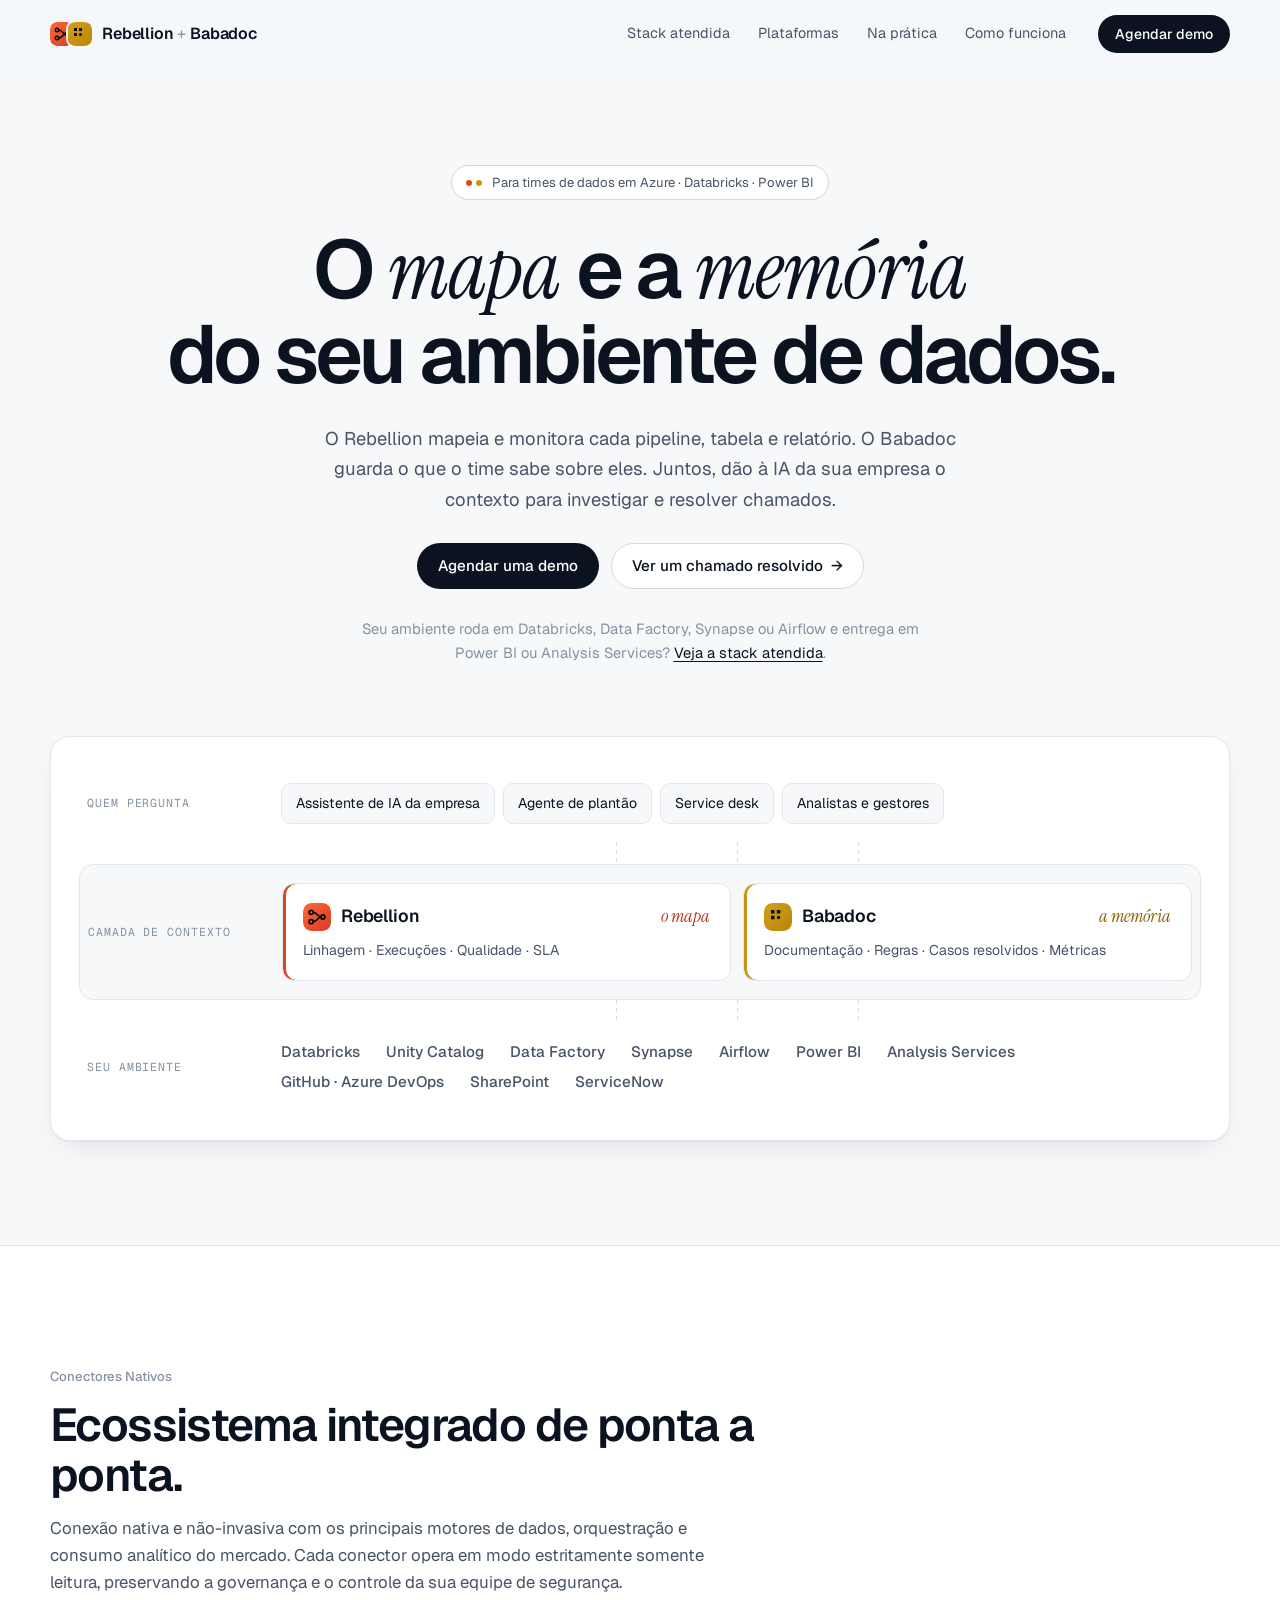
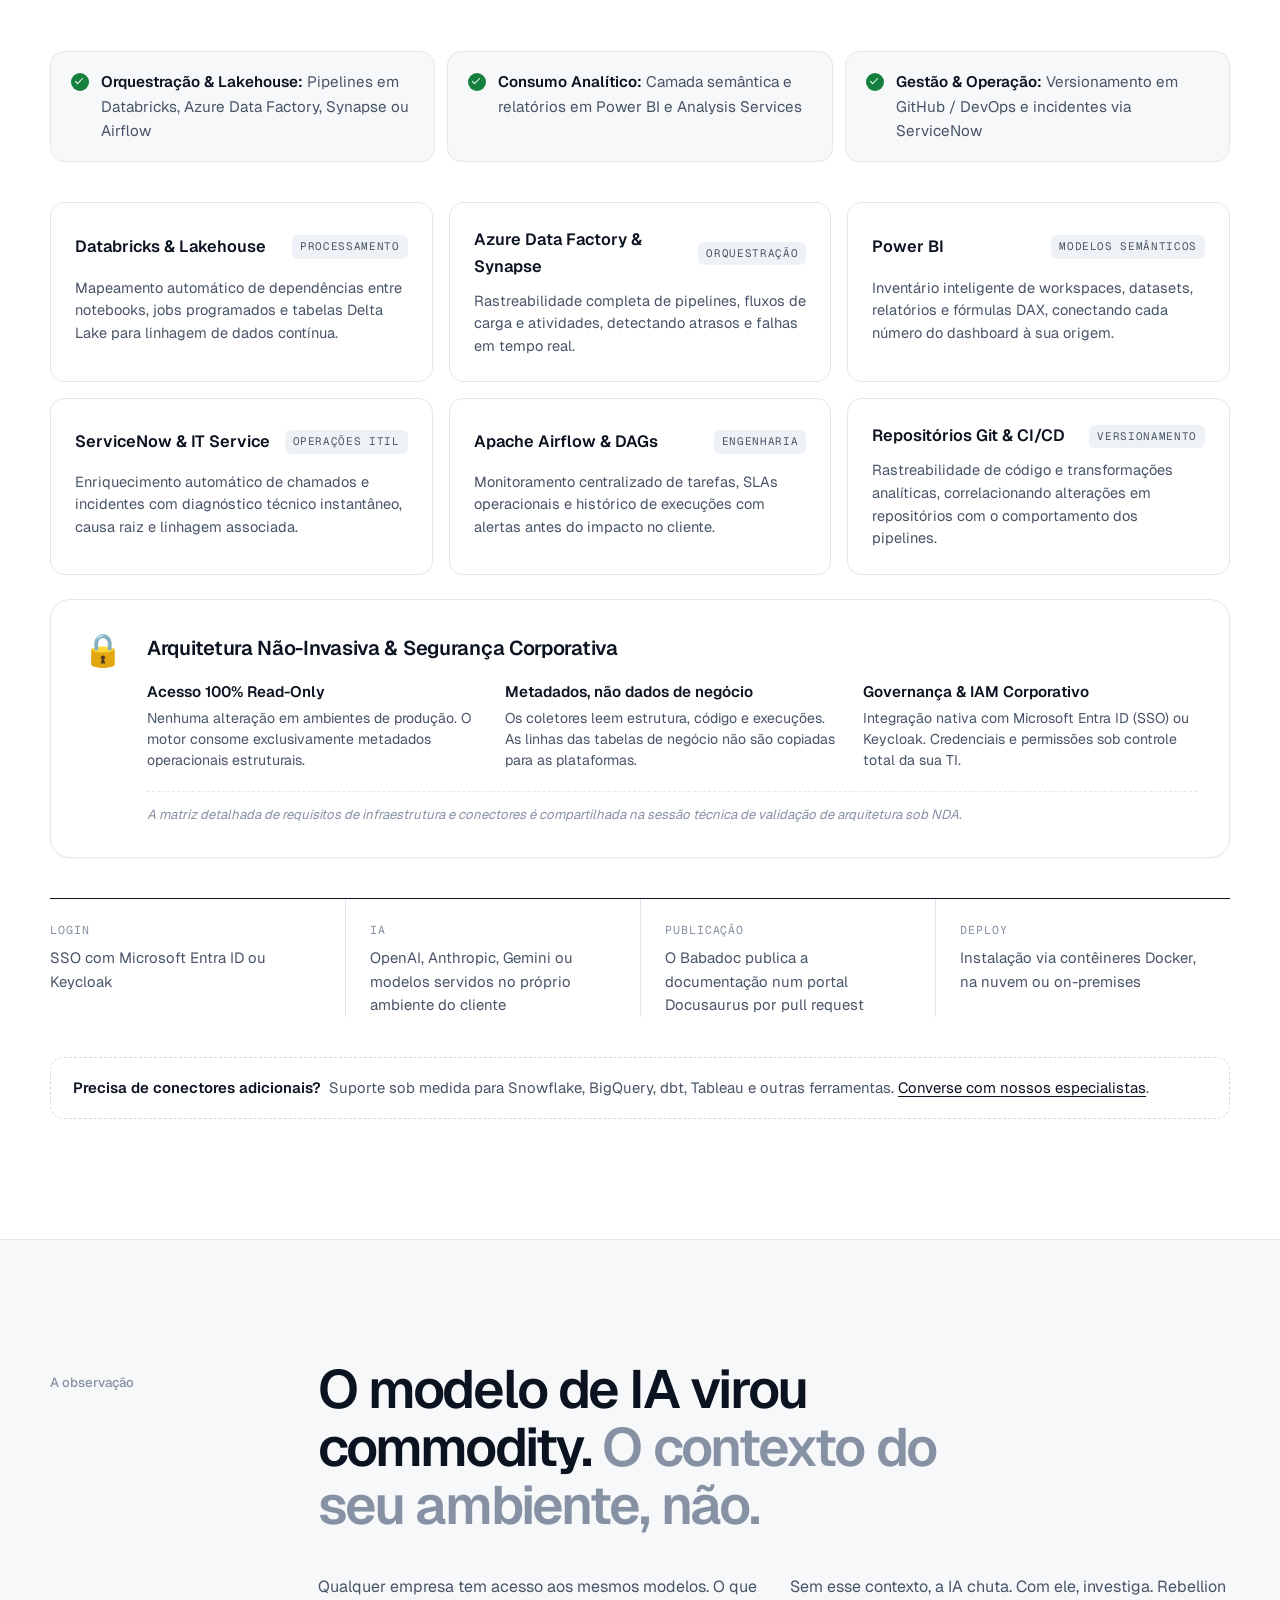
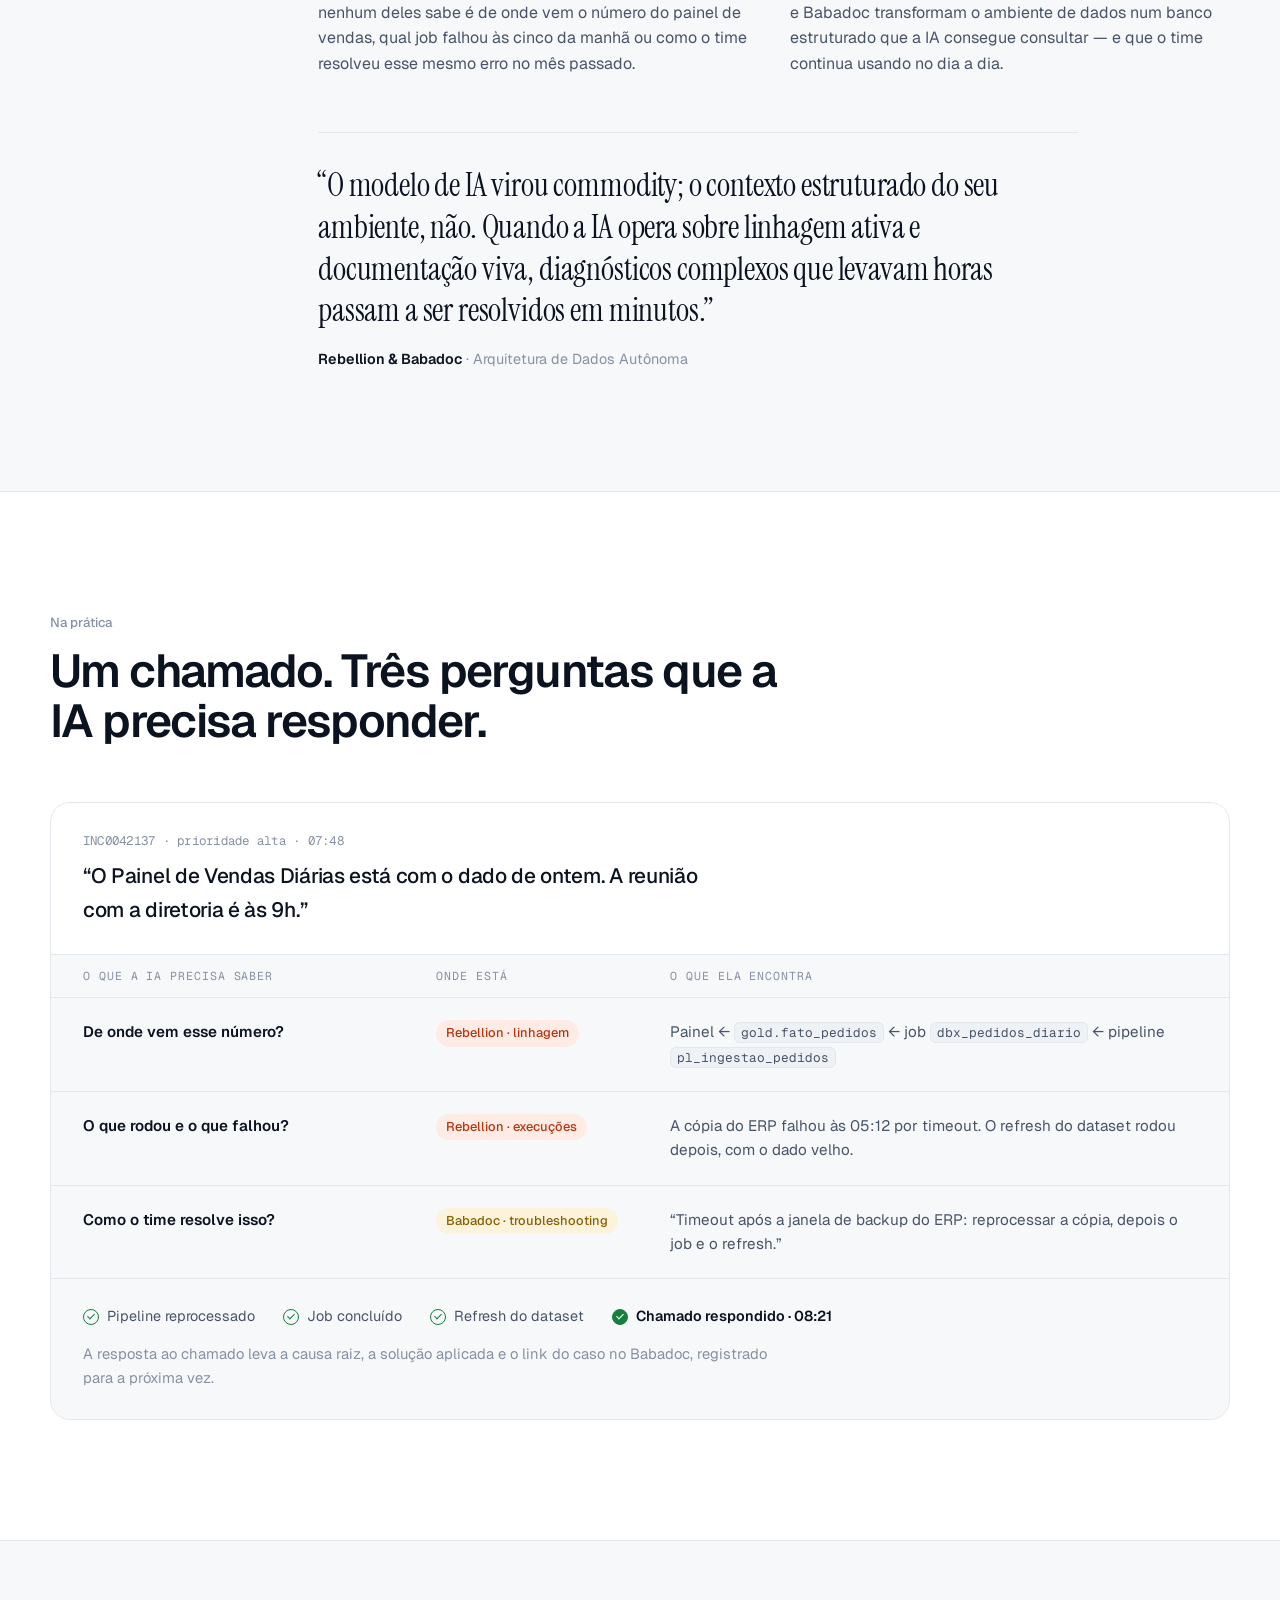
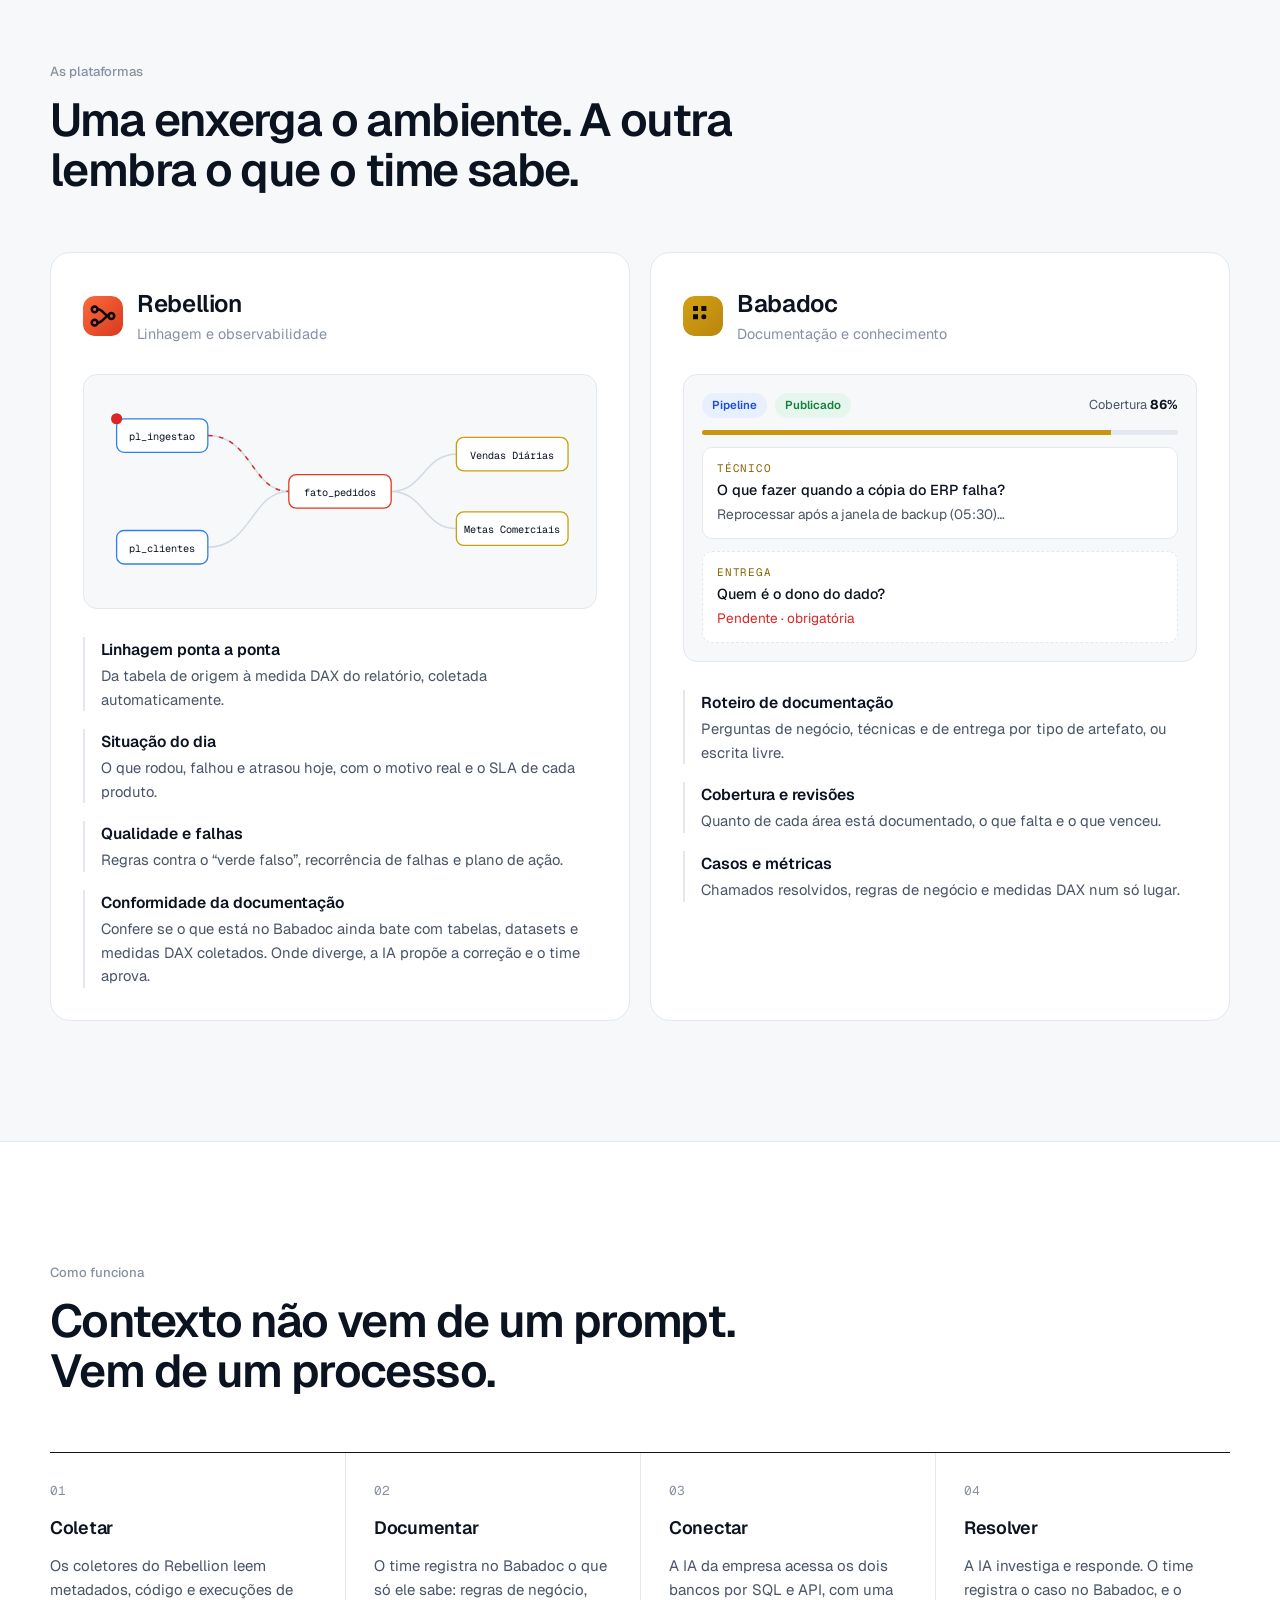
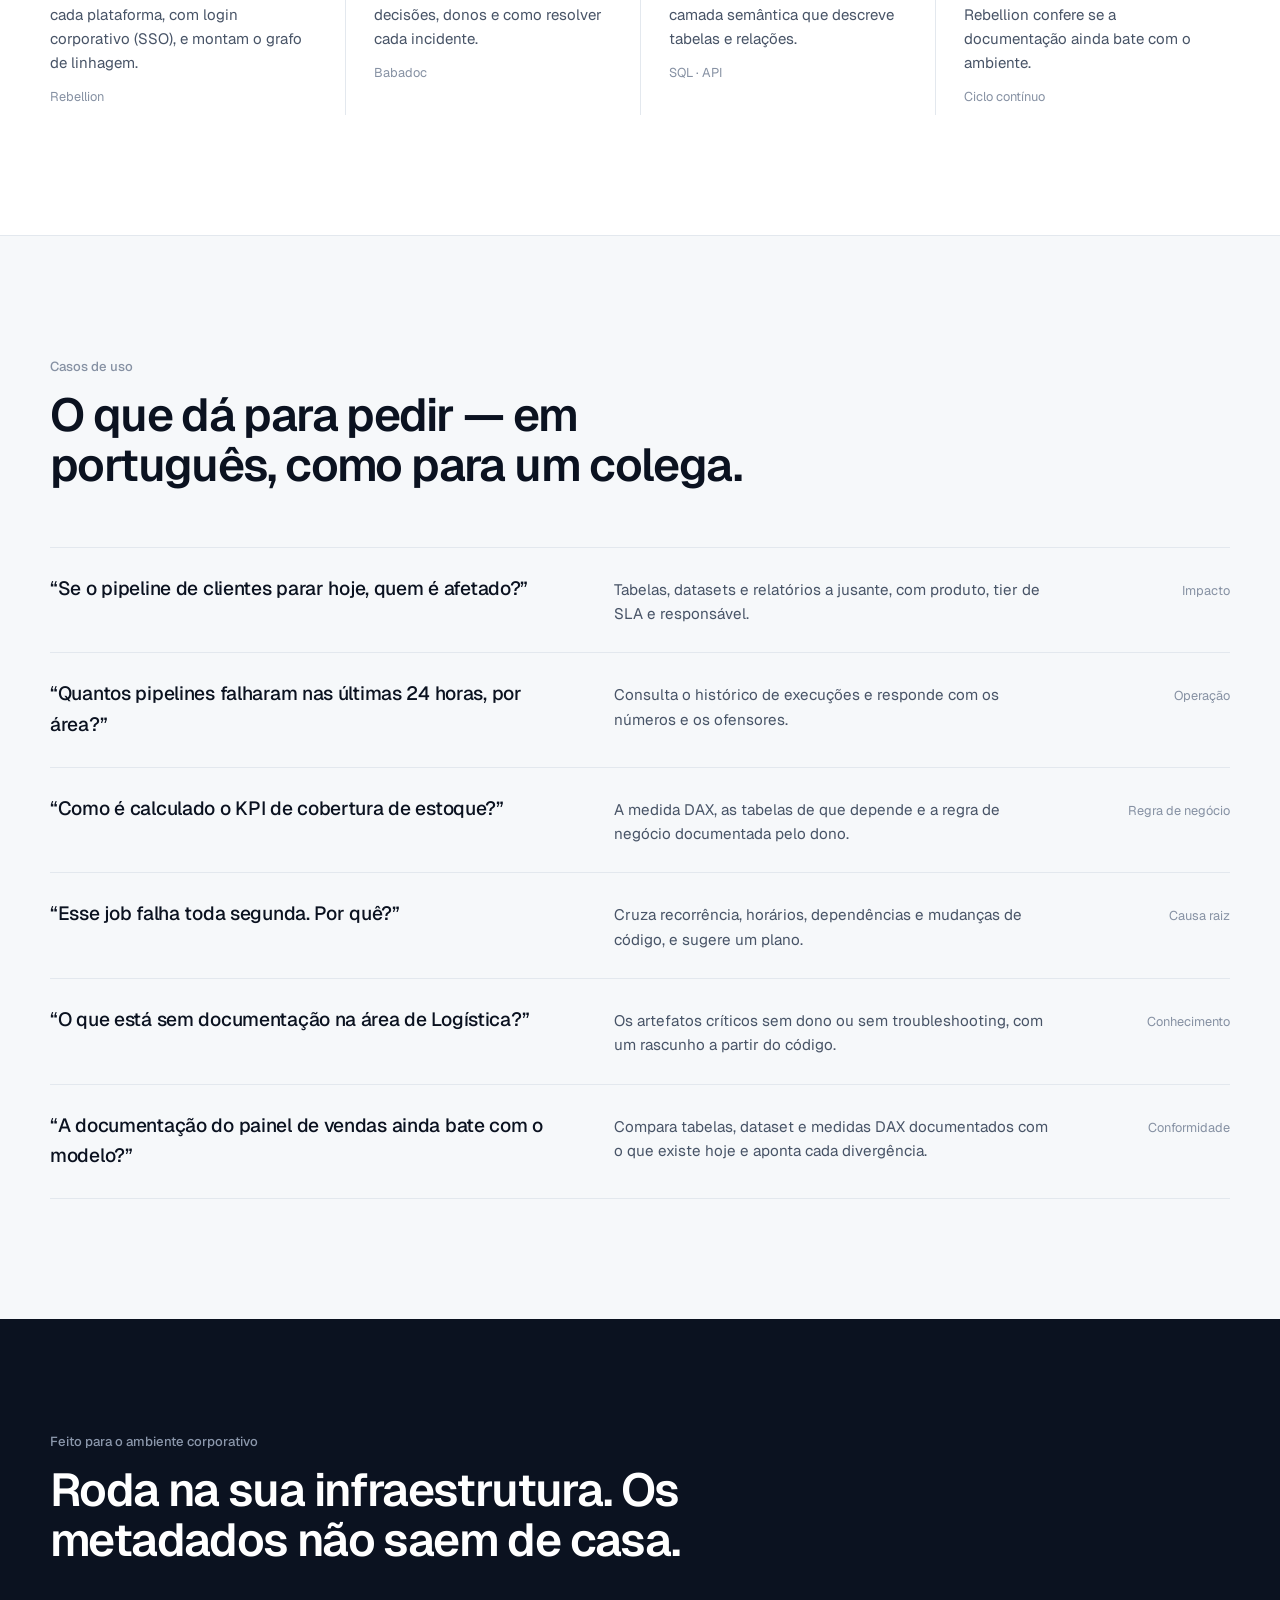
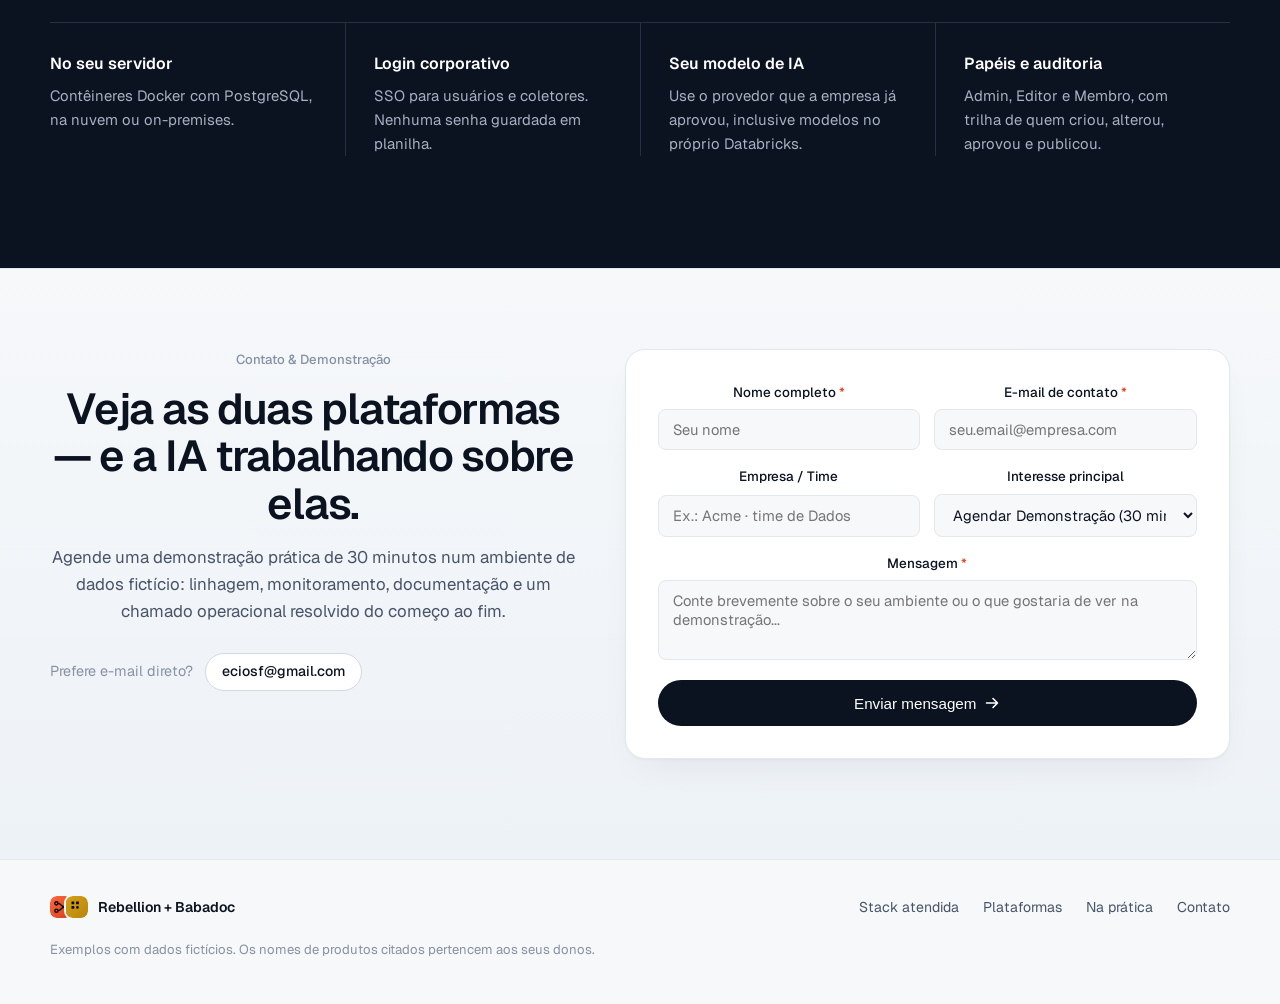
==== index.html @ ab42578e "fix(site): remove nome de cliente, ajusta afirmações e adiciona Laboratório de Conformidade" ====
<!doctype html>
<html lang="pt-BR">
<head>
  <meta charset="utf-8" />
  <meta name="viewport" content="width=device-width, initial-scale=1" />
  <title>Rebellion + Babadoc</title>
  <meta name="description" content="Linhagem, observabilidade e documentação para times de dados em Azure, Databricks e Power BI. Rebellion mapeia e monitora o ambiente; Babadoc guarda o que o time sabe sobre ele." />
  <meta property="og:title" content="Rebellion + Babadoc — o mapa e a memória do seu ambiente de dados" />
  <meta property="og:description" content="Para times de dados em Azure, Databricks e Power BI: linhagem, observabilidade e documentação — o contexto que a sua IA precisa para resolver chamados." />
  <meta name="theme-color" content="#f6f8fa" />
  <link rel="icon" href="assets/rebellion-logo.svg" type="image/svg+xml" />
  <link rel="preconnect" href="https://fonts.googleapis.com" />
  <link rel="preconnect" href="https://fonts.gstatic.com" crossorigin />
  <link href="https://fonts.googleapis.com/css2?family=Geist:wght@400;500;600;700&family=Geist+Mono:wght@400;500&family=Instrument+Serif:ital@0;1&display=swap" rel="stylesheet" />
  <link rel="stylesheet" href="styles.css" />
</head>
<body>
  <a class="skip" href="#conteudo">Pular para o conteúdo</a>

  <header class="nav" id="topo">
    <div class="wrap nav__inner">
      <a class="brand" href="#topo" aria-label="Rebellion + Babadoc, início">
        <span class="brand__marks">
          <img src="assets/rebellion-logo.svg" alt="" width="24" height="24" />
          <img src="assets/babadoc-logo.svg" alt="" width="24" height="24" />
        </span>
        <span>Rebellion <span class="brand__plus">+</span> Babadoc</span>
      </a>
      <nav class="nav__links" aria-label="Seções">
        <a href="#stack">Stack atendida</a>
        <a href="#plataformas">Plataformas</a>
        <a href="#exemplo">Na prática</a>
        <a href="#como">Como funciona</a>
      </nav>
      <a class="btn btn--dark btn--sm" href="#contato">Agendar demo</a>
    </div>
  </header>

  <main id="conteudo">

    <!-- ================= HERO ================= -->
    <section class="hero">
      <div class="wrap hero__copy">
        <p class="kicker"><span class="kicker__dot"></span>Para times de dados em Azure · Databricks · Power BI</p>
        <h1>O <em>mapa</em> e a <em>memória</em><br />do seu ambiente de dados.</h1>
        <p class="hero__lead">
          O Rebellion mapeia e monitora cada pipeline, tabela e relatório. O Babadoc guarda o que o time sabe
          sobre eles. Juntos, dão à IA da sua empresa o contexto para investigar e resolver chamados.
        </p>
        <div class="hero__cta">
          <a class="btn btn--dark" href="#contato">Agendar uma demo</a>
          <a class="btn btn--line" href="#exemplo">Ver um chamado resolvido <span aria-hidden="true">→</span></a>
        </div>
        <p class="hero__fit">Seu ambiente roda em Databricks, Data Factory, Synapse ou Airflow e entrega em Power BI ou Analysis Services? <a href="#stack">Veja a stack atendida</a>.</p>
      </div>

      <!-- Diagrama em camadas: quem pergunta → camada de contexto → ambiente -->
      <div class="wrap">
        <div class="stack" aria-label="Arquitetura: a IA consulta Rebellion e Babadoc, que leem o seu ambiente de dados">
          <div class="stack__row">
            <span class="stack__label">Quem pergunta</span>
            <div class="stack__items">
              <span class="chip">Assistente de IA da empresa</span>
              <span class="chip">Agente de plantão</span>
              <span class="chip">Service desk</span>
              <span class="chip">Analistas e gestores</span>
            </div>
          </div>
          <div class="stack__link" aria-hidden="true"><span></span><span></span><span></span></div>
          <div class="stack__row stack__row--core">
            <span class="stack__label">Camada de contexto</span>
            <div class="stack__core">
              <div class="tile tile--reb">
                <div class="tile__head"><img src="assets/rebellion-logo.svg" alt="" width="28" height="28" /><b>Rebellion</b><span>o mapa</span></div>
                <p>Linhagem · Execuções · Qualidade · SLA</p>
              </div>
              <div class="tile tile--bab">
                <div class="tile__head"><img src="assets/babadoc-logo.svg" alt="" width="28" height="28" /><b>Babadoc</b><span>a memória</span></div>
                <p>Documentação · Regras · Casos resolvidos · Métricas</p>
              </div>
            </div>
          </div>
          <div class="stack__link" aria-hidden="true"><span></span><span></span><span></span></div>
          <div class="stack__row">
            <span class="stack__label">Seu ambiente</span>
            <div class="stack__items stack__items--src">
              <span>Databricks</span><span>Unity Catalog</span><span>Data Factory</span><span>Synapse</span>
              <span>Airflow</span><span>Power BI</span><span>Analysis Services</span><span>GitHub · Azure DevOps</span>
              <span>SharePoint</span><span>ServiceNow</span>
            </div>
          </div>
        </div>
      </div>
    </section>


    <!-- ================= STACK ATENDIDA ================= -->
    <section class="section section--tint" id="stack">
      <div class="wrap">
        <div class="head">
          <p class="eyebrow">Conectores Nativos</p>
          <h2>Ecossistema integrado de ponta a ponta.</h2>
          <p class="head__lead">Conexão nativa e não-invasiva com os principais motores de dados, orquestração e consumo analítico do mercado. Cada conector opera em modo estritamente somente leitura, preservando a governança e o controle da sua equipe de segurança.</p>
        </div>

        <ul class="fit" aria-label="Sinais de que serve para você">
          <li><i aria-hidden="true"></i><span><b>Orquestração &amp; Lakehouse:</b> Pipelines em Databricks, Azure Data Factory, Synapse ou Airflow</span></li>
          <li><i aria-hidden="true"></i><span><b>Consumo Analítico:</b> Camada semântica e relatórios em Power BI e Analysis Services</span></li>
          <li><i aria-hidden="true"></i><span><b>Gestão &amp; Operação:</b> Versionamento em GitHub / DevOps e incidentes via ServiceNow</span></li>
        </ul>

        <!-- Grid de Conectores (Focado em Valor de Negócio, sem expor métodos internos de coleta) -->
        <div class="conn-grid">
          <article class="conn-card">
            <div class="conn-card__head">
              <b>Databricks &amp; Lakehouse</b>
              <span class="conn-badge">Processamento</span>
            </div>
            <p>Mapeamento automático de dependências entre notebooks, jobs programados e tabelas Delta Lake para linhagem de dados contínua.</p>
          </article>

          <article class="conn-card">
            <div class="conn-card__head">
              <b>Azure Data Factory &amp; Synapse</b>
              <span class="conn-badge">Orquestração</span>
            </div>
            <p>Rastreabilidade completa de pipelines, fluxos de carga e atividades, detectando atrasos e falhas em tempo real.</p>
          </article>

          <article class="conn-card">
            <div class="conn-card__head">
              <b>Power BI</b>
              <span class="conn-badge">Modelos Semânticos</span>
            </div>
            <p>Inventário inteligente de workspaces, datasets, relatórios e fórmulas DAX, conectando cada número do dashboard à sua origem.</p>
          </article>

          <article class="conn-card">
            <div class="conn-card__head">
              <b>ServiceNow &amp; IT Service</b>
              <span class="conn-badge">Operações ITIL</span>
            </div>
            <p>Enriquecimento automático de chamados e incidentes com diagnóstico técnico instantâneo, causa raiz e linhagem associada.</p>
          </article>

          <article class="conn-card">
            <div class="conn-card__head">
              <b>Apache Airflow &amp; DAGs</b>
              <span class="conn-badge">Engenharia</span>
            </div>
            <p>Monitoramento centralizado de tarefas, SLAs operacionais e histórico de execuções com alertas antes do impacto no cliente.</p>
          </article>

          <article class="conn-card">
            <div class="conn-card__head">
              <b>Repositórios Git &amp; CI/CD</b>
              <span class="conn-badge">Versionamento</span>
            </div>
            <p>Rastreabilidade de código e transformações analíticas, correlacionando alterações em repositórios com o comportamento dos pipelines.</p>
          </article>
        </div>

        <!-- Box de Segurança e Conformidade Não-Invasiva -->
        <div class="sec-box">
          <div class="sec-box__icon">🔒</div>
          <div class="sec-box__content">
            <h3>Arquitetura Não-Invasiva &amp; Segurança Corporativa</h3>
            <div class="sec-box__grid">
              <div>
                <b>Acesso 100% Read-Only</b>
                <p>Nenhuma alteração em ambientes de produção. O motor consome exclusivamente metadados operacionais estruturais.</p>
              </div>
              <div>
                <b>Metadados, não dados de negócio</b>
                <p>Os coletores leem estrutura, código e execuções. As linhas das tabelas de negócio não são copiadas para as plataformas.</p>
              </div>
              <div>
                <b>Governança &amp; IAM Corporativo</b>
                <p>Integração nativa com Microsoft Entra ID (SSO) ou Keycloak. Credenciais e permissões sob controle total da sua TI.</p>
              </div>
            </div>
            <p class="sec-box__note"><i>A matriz detalhada de requisitos de infraestrutura e conectores é compartilhada na sessão técnica de validação de arquitetura sob NDA.</i></p>
          </div>
        </div>

        <div class="integr">
          <div><span class="integr__k">Login</span><p>SSO com Microsoft Entra ID ou Keycloak</p></div>
          <div><span class="integr__k">IA</span><p>OpenAI, Anthropic, Gemini ou modelos servidos no próprio ambiente do cliente</p></div>
          <div><span class="integr__k">Publicação</span><p>O Babadoc publica a documentação num portal Docusaurus por pull request</p></div>
          <div><span class="integr__k">Deploy</span><p>Instalação via contêineres Docker, na nuvem ou on-premises</p></div>
        </div>

        <p class="notyet"><b>Precisa de conectores adicionais?</b> Suporte sob medida para Snowflake, BigQuery, dbt, Tableau e outras ferramentas. <a href="#contato">Converse com nossos especialistas</a>.</p>
      </div>
    </section>

    <!-- ================= OBSERVAÇÃO ================= -->
    <section class="section">
      <div class="wrap split">
        <p class="eyebrow">A observação</p>
        <div>
          <h2 class="statement">O modelo de IA virou commodity. <span class="dim">O contexto do seu ambiente, não.</span></h2>
          <div class="cols">
            <p>Qualquer empresa tem acesso aos mesmos modelos. O que nenhum deles sabe é de onde vem o número do
              painel de vendas, qual job falhou às cinco da manhã ou como o time resolveu esse mesmo erro no mês passado.</p>
            <p>Sem esse contexto, a IA chuta. Com ele, investiga. Rebellion e Babadoc transformam o ambiente de dados
              num banco estruturado que a IA consegue consultar — e que o time continua usando no dia a dia.</p>
          </div>
          <!-- Citação institucional / Manifesto -->
          <figure class="quote">
            <blockquote>“O modelo de IA virou commodity; o contexto estruturado do seu ambiente, não. Quando a IA opera sobre linhagem ativa e documentação viva, diagnósticos complexos que levavam horas passam a ser resolvidos em minutos.”</blockquote>
            <figcaption><b>Rebellion &amp; Babadoc</b> · Arquitetura de Dados Autônoma</figcaption>
          </figure>
        </div>
      </div>
    </section>

    <!-- ================= EXEMPLO ================= -->
    <section class="section section--tint" id="exemplo">
      <div class="wrap">
        <div class="head">
          <p class="eyebrow">Na prática</p>
          <h2>Um chamado. Três perguntas que a IA precisa responder.</h2>
        </div>

        <div class="example">
          <div class="example__ticket">
            <span class="mono">INC0042137 · prioridade alta · 07:48</span>
            <p>“O Painel de Vendas Diárias está com o dado de ontem. A reunião com a diretoria é às 9h.”</p>
          </div>

          <div class="table" role="table" aria-label="Contexto usado pela IA para resolver o chamado">
            <div class="table__row table__row--head" role="row">
              <span role="columnheader">O que a IA precisa saber</span>
              <span role="columnheader">Onde está</span>
              <span role="columnheader">O que ela encontra</span>
            </div>
            <div class="table__row" role="row">
              <span role="cell"><b>De onde vem esse número?</b></span>
              <span role="cell"><span class="src src--reb">Rebellion · linhagem</span></span>
              <span role="cell">Painel ← <code>gold.fato_pedidos</code> ← job <code>dbx_pedidos_diario</code> ← pipeline <code>pl_ingestao_pedidos</code></span>
            </div>
            <div class="table__row" role="row">
              <span role="cell"><b>O que rodou e o que falhou?</b></span>
              <span role="cell"><span class="src src--reb">Rebellion · execuções</span></span>
              <span role="cell">A cópia do ERP falhou às 05:12 por timeout. O refresh do dataset rodou depois, com o dado velho.</span>
            </div>
            <div class="table__row" role="row">
              <span role="cell"><b>Como o time resolve isso?</b></span>
              <span role="cell"><span class="src src--bab">Babadoc · troubleshooting</span></span>
              <span role="cell">“Timeout após a janela de backup do ERP: reprocessar a cópia, depois o job e o refresh.”</span>
            </div>
          </div>

          <div class="example__out">
            <div class="timeline" aria-label="Ações executadas">
              <span class="tl"><i></i>Pipeline reprocessado</span>
              <span class="tl"><i></i>Job concluído</span>
              <span class="tl"><i></i>Refresh do dataset</span>
              <span class="tl tl--done"><i></i>Chamado respondido · 08:21</span>
            </div>
            <p class="example__note">A resposta ao chamado leva a causa raiz, a solução aplicada e o link do caso no Babadoc, registrado para a próxima vez.</p>
          </div>
        </div>
      </div>
    </section>

    <!-- ================= PLATAFORMAS ================= -->
    <section class="section" id="plataformas">
      <div class="wrap">
        <div class="head">
          <p class="eyebrow">As plataformas</p>
          <h2>Uma enxerga o ambiente. A outra lembra o que o time sabe.</h2>
        </div>

        <div class="products">
          <article class="product">
            <div class="product__top">
              <img src="assets/rebellion-logo.svg" alt="" width="40" height="40" />
              <div>
                <h3>Rebellion</h3>
                <p>Linhagem e observabilidade</p>
              </div>
            </div>
            <!-- Trocar por print real da tela de linhagem (ambiente demo) -->
            <figure class="shot" aria-label="Ilustração da tela de linhagem">
              <svg viewBox="0 0 520 220" role="img" aria-label="Grafo de linhagem de exemplo com uma falha na origem">
                <g class="edges">
                  <path d="M118 50 C165 50 165 110 205 110"/><path d="M118 170 C165 170 165 110 205 110"/>
                  <path d="M315 110 C350 110 350 70 385 70"/><path d="M315 110 C350 110 350 150 385 150"/>
                  <path class="edge--hot" d="M118 50 C165 50 165 110 205 110"/>
                </g>
                <g class="node node--adf"><rect x="20" y="32" width="98" height="36" rx="8"/><text x="69" y="55">pl_ingestao</text></g>
                <g class="node node--adf"><rect x="20" y="152" width="98" height="36" rx="8"/><text x="69" y="175">pl_clientes</text></g>
                <g class="node node--dbx"><rect x="205" y="92" width="110" height="36" rx="8"/><text x="260" y="115">fato_pedidos</text></g>
                <g class="node node--pbi"><rect x="385" y="52" width="120" height="36" rx="8"/><text x="445" y="75">Vendas Diárias</text></g>
                <g class="node node--pbi"><rect x="385" y="132" width="120" height="36" rx="8"/><text x="445" y="155">Metas Comerciais</text></g>
                <circle class="fail" cx="20" cy="32" r="6"/>
              </svg>
            </figure>
            <ul class="caps">
              <li><b>Linhagem ponta a ponta</b><span>Da tabela de origem à medida DAX do relatório, coletada automaticamente.</span></li>
              <li><b>Situação do dia</b><span>O que rodou, falhou e atrasou hoje, com o motivo real e o SLA de cada produto.</span></li>
              <li><b>Qualidade e falhas</b><span>Regras contra o “verde falso”, recorrência de falhas e plano de ação.</span></li>
              <li><b>Conformidade da documentação</b><span>Confere se o que está no Babadoc ainda bate com tabelas, datasets e medidas DAX coletados. Onde diverge, a IA propõe a correção e o time aprova.</span></li>
            </ul>
          </article>

          <article class="product">
            <div class="product__top">
              <img src="assets/babadoc-logo.svg" alt="" width="40" height="40" />
              <div>
                <h3>Babadoc</h3>
                <p>Documentação e conhecimento</p>
              </div>
            </div>
            <!-- Trocar por print real da tela de artefato (ambiente demo) -->
            <figure class="shot shot--doc" aria-label="Ilustração da tela de artefato">
              <div class="doc">
                <div class="doc__row"><span class="pill">Pipeline</span><span class="pill pill--ok">Publicado</span><span class="doc__score">Cobertura <b>86%</b></span></div>
                <div class="doc__bar"><span style="width:86%"></span></div>
                <div class="doc__q"><span class="doc__k">Técnico</span><p>O que fazer quando a cópia do ERP falha?</p><span>Reprocessar após a janela de backup (05:30)…</span></div>
                <div class="doc__q doc__q--todo"><span class="doc__k">Entrega</span><p>Quem é o dono do dado?</p><span>Pendente · obrigatória</span></div>
              </div>
            </figure>
            <ul class="caps">
              <li><b>Roteiro de documentação</b><span>Perguntas de negócio, técnicas e de entrega por tipo de artefato, ou escrita livre.</span></li>
              <li><b>Cobertura e revisões</b><span>Quanto de cada área está documentado, o que falta e o que venceu.</span></li>
              <li><b>Casos e métricas</b><span>Chamados resolvidos, regras de negócio e medidas DAX num só lugar.</span></li>
            </ul>
          </article>
        </div>
      </div>
    </section>

    <!-- ================= COMO FUNCIONA ================= -->
    <section class="section section--tint" id="como">
      <div class="wrap">
        <div class="head">
          <p class="eyebrow">Como funciona</p>
          <h2>Contexto não vem de um prompt. Vem de um processo.</h2>
        </div>
        <ol class="flow">
          <li>
            <span class="flow__n">01</span>
            <h3>Coletar</h3>
            <p>Os coletores do Rebellion leem metadados, código e execuções de cada plataforma, com login corporativo (SSO), e montam o grafo de linhagem.</p>
            <span class="flow__tags">Rebellion</span>
          </li>
          <li>
            <span class="flow__n">02</span>
            <h3>Documentar</h3>
            <p>O time registra no Babadoc o que só ele sabe: regras de negócio, decisões, donos e como resolver cada incidente.</p>
            <span class="flow__tags">Babadoc</span>
          </li>
          <li>
            <span class="flow__n">03</span>
            <h3>Conectar</h3>
            <p>A IA da empresa acessa os dois bancos por SQL e API, com uma camada semântica que descreve tabelas e relações.</p>
            <span class="flow__tags">SQL · API</span>
          </li>
          <li>
            <span class="flow__n">04</span>
            <h3>Resolver</h3>
            <p>A IA investiga e responde. O time registra o caso no Babadoc, e o Rebellion confere se a documentação ainda bate com o ambiente.</p>
            <span class="flow__tags">Ciclo contínuo</span>
          </li>
        </ol>
      </div>
    </section>

    <!-- ================= CASOS ================= -->
    <section class="section" id="casos">
      <div class="wrap">
        <div class="head">
          <p class="eyebrow">Casos de uso</p>
          <h2>O que dá para pedir — em português, como para um colega.</h2>
        </div>
        <ul class="cases">
          <li><p class="cases__q">“Se o pipeline de clientes parar hoje, quem é afetado?”</p><p class="cases__a">Tabelas, datasets e relatórios a jusante, com produto, tier de SLA e responsável.</p><span class="cases__t">Impacto</span></li>
          <li><p class="cases__q">“Quantos pipelines falharam nas últimas 24 horas, por área?”</p><p class="cases__a">Consulta o histórico de execuções e responde com os números e os ofensores.</p><span class="cases__t">Operação</span></li>
          <li><p class="cases__q">“Como é calculado o KPI de cobertura de estoque?”</p><p class="cases__a">A medida DAX, as tabelas de que depende e a regra de negócio documentada pelo dono.</p><span class="cases__t">Regra de negócio</span></li>
          <li><p class="cases__q">“Esse job falha toda segunda. Por quê?”</p><p class="cases__a">Cruza recorrência, horários, dependências e mudanças de código, e sugere um plano.</p><span class="cases__t">Causa raiz</span></li>
          <li><p class="cases__q">“O que está sem documentação na área de Logística?”</p><p class="cases__a">Os artefatos críticos sem dono ou sem troubleshooting, com um rascunho a partir do código.</p><span class="cases__t">Conhecimento</span></li>
          <li><p class="cases__q">“A documentação do painel de vendas ainda bate com o modelo?”</p><p class="cases__a">Compara tabelas, dataset e medidas DAX documentados com o que existe hoje e aponta cada divergência.</p><span class="cases__t">Conformidade</span></li>
        </ul>
      </div>
    </section>

    <!-- ================= CONFIANÇA (faixa escura) ================= -->
    <section class="band">
      <div class="wrap">
        <div class="head head--light">
          <p class="eyebrow">Feito para o ambiente corporativo</p>
          <h2>Roda na sua infraestrutura. Os metadados não saem de casa.</h2>
        </div>
        <div class="band__grid">
          <div><b>No seu servidor</b><p>Contêineres Docker com PostgreSQL, na nuvem ou on-premises.</p></div>
          <div><b>Login corporativo</b><p>SSO para usuários e coletores. Nenhuma senha guardada em planilha.</p></div>
          <div><b>Seu modelo de IA</b><p>Use o provedor que a empresa já aprovou, inclusive modelos no próprio Databricks.</p></div>
          <div><b>Papéis e auditoria</b><p>Admin, Editor e Membro, com trilha de quem criou, alterou, aprovou e publicou.</p></div>
        </div>
      </div>
    </section>

    <!-- ================= CTA / CONTATO ================= -->
    <section class="cta" id="contato">
      <div class="wrap cta__inner">
        <div class="cta__header">
          <span class="eyebrow">Contato &amp; Demonstração</span>
          <h2>Veja as duas plataformas<br />— e a IA trabalhando sobre elas.</h2>
          <p>Agende uma demonstração prática de 30 minutos num ambiente de dados fictício: linhagem, monitoramento, documentação e um chamado operacional resolvido do começo ao fim.</p>
          <div class="cta__direct">
            <span>Prefere e-mail direto?</span>
            <a class="btn btn--line btn--sm" href="mailto:eciosf@gmail.com?subject=Contato%20Rebellion%20%2B%20Babadoc">eciosf@gmail.com</a>
          </div>
        </div>

        <div class="cta__card">
          <form class="contact-form" id="contactForm" action="#contato" method="POST">
            <div class="form-row">
              <div class="form-field">
                <label for="form-name">Nome completo <span class="req">*</span></label>
                <input type="text" id="form-name" name="name" required placeholder="Seu nome" autocomplete="name" />
              </div>
              <div class="form-field">
                <label for="form-email">E-mail de contato <span class="req">*</span></label>
                <input type="email" id="form-email" name="email" required placeholder="seu.email@empresa.com" autocomplete="email" />
              </div>
            </div>

            <div class="form-row">
              <div class="form-field">
                <label for="form-company">Empresa / Time</label>
                <input type="text" id="form-company" name="company" placeholder="Ex.: Acme · time de Dados" />
              </div>
              <div class="form-field">
                <label for="form-interest">Interesse principal</label>
                <select id="form-interest" name="interest">
                  <option value="Demo completa">Agendar Demonstração (30 min)</option>
                  <option value="Rebellion - Linhagem e Diagnóstico">Rebellion (Linhagem &amp; Diagnóstico)</option>
                  <option value="Babadoc - Documentação Viva">Babadoc (Catálogo &amp; Documentação)</option>
                  <option value="Conectores personalizados">Conectores personalizados</option>
                  <option value="Outro">Outro assunto</option>
                </select>
              </div>
            </div>

            <div class="form-field">
              <label for="form-message">Mensagem <span class="req">*</span></label>
              <textarea id="form-message" name="message" rows="3" required placeholder="Conte brevemente sobre o seu ambiente ou o que gostaria de ver na demonstração..."></textarea>
            </div>

            <button type="submit" class="btn btn--dark btn--submit" id="submitBtn">
              <span>Enviar mensagem</span>
              <svg width="16" height="16" viewBox="0 0 16 16" fill="none"><path d="M2.5 8H13.5M13.5 8L9 3.5M13.5 8L9 12.5" stroke="currentColor" stroke-width="1.6" stroke-linecap="round" stroke-linejoin="round"/></svg>
            </button>

            <div class="form-status" id="formStatus" role="alert" aria-live="polite"></div>
          </form>
        </div>
      </div>
    </section>
  </main>

  <footer class="footer">
    <div class="wrap footer__inner">
      <div class="footer__brand">
        <span class="brand__marks">
          <img src="assets/rebellion-logo.svg" alt="" width="22" height="22" />
          <img src="assets/babadoc-logo.svg" alt="" width="22" height="22" />
        </span>
        <span>Rebellion + Babadoc</span>
      </div>
      <nav class="footer__links" aria-label="Rodapé">
        <a href="#stack">Stack atendida</a>
        <a href="#plataformas">Plataformas</a>
        <a href="#exemplo">Na prática</a>
        <a href="#contato">Contato</a>
      </nav>
      <p class="footer__note">Exemplos com dados fictícios. Os nomes de produtos citados pertencem aos seus donos.</p>
    </div>
  </footer>

  <script src="script.js" defer></script>
</body>
</html>
---- styles.css ----
/* ==========================================================================
   Rebellion + Babadoc — site institucional
   Tema claro "gelo". Tinta escura para texto e CTA; dourado (Babadoc) e
   brasa (Rebellion) só como acento de marca.
   ========================================================================== */
:root {
  --bg: #f6f8fa;
  --surface: #ffffff;
  --tint: #eef2f6;
  --line: #e3e8ee;
  --line-2: #d2d9e2;

  --ink: #0b1220;
  --ink-2: #485467;
  --ink-3: #8691a3;

  --gold: #c8960c;
  --gold-ink: #8a6100;
  --gold-soft: #fbf3dc;
  --ember: #e0461f;
  --ember-ink: #b8360f;
  --ember-soft: #fdece6;

  --ok: #15803d;
  --danger: #dc2626;
  --adf: #2f80ed;
  --dbx: #e5391f;
  --pbi: #c9a00a;

  --band: #0b1220;

  --r-sm: 8px;
  --r: 14px;
  --r-lg: 20px;
  --shadow: 0 1px 2px rgba(11, 18, 32, .04), 0 12px 32px -12px rgba(11, 18, 32, .12);
  --ease: cubic-bezier(.16, 1, .3, 1);

  --sans: "Geist", ui-sans-serif, system-ui, -apple-system, "Segoe UI", sans-serif;
  --serif: "Instrument Serif", ui-serif, Georgia, serif;
  --mono: "Geist Mono", ui-monospace, Consolas, monospace;
}

*, *::before, *::after { box-sizing: border-box; }
html { scroll-behavior: smooth; scroll-padding-top: 80px; }
body {
  margin: 0; background: var(--bg); color: var(--ink);
  font-family: var(--sans); font-size: 16px; line-height: 1.6;
  -webkit-font-smoothing: antialiased; text-rendering: optimizeLegibility;
}
img, svg { display: block; max-width: 100%; }
a { color: inherit; }
h1, h2, h3, p, ul, ol, figure, blockquote { margin: 0; }
ul, ol { padding: 0; list-style: none; }
code { font-family: var(--mono); font-size: .84em; background: var(--tint); border: 1px solid var(--line); padding: 1px 6px; border-radius: 6px; white-space: nowrap; }
.mono { font-family: var(--mono); font-size: .78rem; color: var(--ink-3); letter-spacing: .02em; }

.wrap { width: min(1180px, 100% - 32px); margin-inline: auto; }
.skip { position: absolute; left: -999px; top: 8px; z-index: 100; background: var(--ink); color: #fff; padding: 8px 12px; border-radius: 8px; }
.skip:focus { left: 8px; }
:focus-visible { outline: 2px solid var(--ink); outline-offset: 3px; border-radius: 4px; }

/* ---------- Tipografia ---------- */
h1 {
  font-size: clamp(2.6rem, 6.4vw, 5.2rem); font-weight: 600;
  line-height: 1.02; letter-spacing: -.045em;
}
h1 em, .statement em {
  font-family: var(--serif); font-style: italic; font-weight: 400; letter-spacing: -.01em;
}
h2 { font-size: clamp(1.9rem, 3.6vw, 2.9rem); font-weight: 600; line-height: 1.08; letter-spacing: -.035em; }
h3 { font-size: 1.12rem; font-weight: 600; letter-spacing: -.015em; }
.eyebrow { font-size: .82rem; font-weight: 500; color: var(--ink-3); }
.head { max-width: 760px; display: grid; gap: 14px; margin-bottom: 56px; }

/* ---------- Botões ---------- */
.btn {
  display: inline-flex; align-items: center; justify-content: center; gap: 8px;
  height: 46px; padding: 0 20px; border-radius: 999px;
  font-size: .95rem; font-weight: 500; text-decoration: none; white-space: nowrap;
  border: 1px solid transparent; transition: background .2s, border-color .2s, transform .2s var(--ease);
}
.btn--dark { background: var(--ink); color: #fff; }
.btn--dark:hover { background: #1d2738; }
.btn--line { border-color: var(--line-2); background: var(--surface); color: var(--ink); }
.btn--line:hover { border-color: var(--ink-3); }
.btn--sm { height: 38px; padding: 0 16px; font-size: .88rem; }

/* ---------- Navegação ---------- */
.nav {
  position: sticky; top: 0; z-index: 50;
  background: rgba(246, 248, 250, .82); backdrop-filter: saturate(1.4) blur(14px); -webkit-backdrop-filter: saturate(1.4) blur(14px);
  border-bottom: 1px solid transparent; transition: border-color .2s;
}
.nav.is-scrolled { border-bottom-color: var(--line); }
.nav__inner { display: flex; align-items: center; gap: 32px; height: 68px; }
.brand { display: flex; align-items: center; gap: 10px; text-decoration: none; font-weight: 600; letter-spacing: -.01em; }
.brand__marks { display: flex; }
.brand__marks img { border-radius: 7px; box-shadow: 0 0 0 2px var(--bg); }
.brand__marks img + img { margin-left: -6px; }
.brand__plus { color: var(--ink-3); font-weight: 400; }
.nav__links { display: flex; gap: 28px; margin-left: auto; }
.nav__links a { font-size: .9rem; color: var(--ink-2); text-decoration: none; }
.nav__links a:hover { color: var(--ink); }

/* ---------- Hero ---------- */
.hero { padding: 96px 0 104px; overflow: hidden; }
.hero__copy { text-align: center; display: grid; justify-items: center; gap: 28px; }
.kicker {
  display: inline-flex; align-items: center; gap: 10px;
  font-size: .82rem; color: var(--ink-2);
  padding: 6px 14px; border: 1px solid var(--line-2); border-radius: 999px; background: var(--surface);
}
.kicker__dot { width: 6px; height: 6px; border-radius: 50%; background: var(--ember); box-shadow: 10px 0 0 var(--gold); margin-right: 10px; }
.hero__lead { max-width: 640px; font-size: 1.15rem; color: var(--ink-2); line-height: 1.65; }
.hero__cta { display: flex; flex-wrap: wrap; gap: 12px; justify-content: center; }

/* Diagrama em camadas */
.stack {
  margin-top: 72px; padding: 28px; border-radius: var(--r-lg);
  background: var(--surface); border: 1px solid var(--line); box-shadow: var(--shadow);
  display: grid; gap: 0;
}
.stack__row { display: grid; grid-template-columns: 170px 1fr; gap: 24px; align-items: center; padding: 18px 8px; }
.stack__label { font-family: var(--mono); font-size: .72rem; text-transform: uppercase; letter-spacing: .08em; color: var(--ink-3); }
.stack__items { display: flex; flex-wrap: wrap; gap: 8px; }
.chip { font-size: .88rem; padding: 8px 14px; border-radius: 10px; background: var(--bg); border: 1px solid var(--line); color: var(--ink); }
.stack__items--src { gap: 6px 26px; }
.stack__items--src span { font-size: .95rem; font-weight: 500; color: var(--ink-2); }
.stack__link { display: flex; justify-content: center; gap: 120px; height: 22px; padding-left: 194px; }
.stack__link span { width: 1px; background: repeating-linear-gradient(to bottom, var(--line-2) 0 4px, transparent 4px 8px); }
.stack__row--core { background: var(--bg); border-radius: var(--r); border: 1px solid var(--line); }
.stack__core { display: grid; grid-template-columns: 1fr 1fr; gap: 12px; }
.tile { border-radius: 12px; padding: 18px 20px; background: var(--surface); border: 1px solid var(--line); display: grid; gap: 8px; }
.tile__head { display: flex; align-items: center; gap: 10px; }
.tile__head img { border-radius: 8px; }
.tile__head b { font-size: 1.1rem; font-weight: 600; letter-spacing: -.01em; }
.tile__head span { margin-left: auto; font-family: var(--serif); font-style: italic; font-size: 1.15rem; }
.tile--reb .tile__head span { color: var(--ember-ink); }
.tile--bab .tile__head span { color: var(--gold-ink); }
.tile p { font-size: .88rem; color: var(--ink-2); }
.tile--reb { box-shadow: inset 3px 0 0 var(--ember); }
.tile--bab { box-shadow: inset 3px 0 0 var(--gold); }

/* ---------- Seções ---------- */
.section { padding: 120px 0; }
.section--tint { background: var(--surface); border-block: 1px solid var(--line); }

/* Observação */
.split { display: grid; grid-template-columns: 220px 1fr; gap: 48px; }
.split > .eyebrow { padding-top: 12px; }
.statement { font-size: clamp(2rem, 4.2vw, 3.4rem); max-width: 18ch; }
.statement .dim { color: var(--ink-3); }
.cols { display: grid; grid-template-columns: 1fr 1fr; gap: 32px; margin-top: 40px; color: var(--ink-2); }
.quote { margin-top: 56px; padding-top: 32px; border-top: 1px solid var(--line); max-width: 760px; }
.quote blockquote { font-family: var(--serif); font-size: clamp(1.5rem, 2.6vw, 2rem); line-height: 1.3; letter-spacing: -.005em; }
.quote figcaption { margin-top: 16px; font-size: .9rem; color: var(--ink-3); }
.quote figcaption b { color: var(--ink); font-weight: 600; }

/* Exemplo */
.example { border: 1px solid var(--line); border-radius: var(--r-lg); background: var(--bg); overflow: hidden; }
.example__ticket { padding: 28px 32px; border-bottom: 1px solid var(--line); background: var(--surface); display: grid; gap: 8px; }
.example__ticket p { font-size: 1.3rem; font-weight: 500; letter-spacing: -.015em; max-width: 46ch; }
.table { display: grid; }
.table__row { display: grid; grid-template-columns: 1fr 210px 1.6fr; gap: 24px; padding: 22px 32px; border-bottom: 1px solid var(--line); align-items: start; font-size: .95rem; color: var(--ink-2); }
.table__row b { color: var(--ink); font-weight: 600; }
.table__row--head { padding-block: 12px; font-family: var(--mono); font-size: .72rem; text-transform: uppercase; letter-spacing: .08em; color: var(--ink-3); }
.src { display: inline-block; font-size: .8rem; font-weight: 500; padding: 3px 10px; border-radius: 999px; }
.src--reb { background: var(--ember-soft); color: var(--ember-ink); }
.src--bab { background: var(--gold-soft); color: var(--gold-ink); }
.example__out { padding: 26px 32px 30px; display: grid; gap: 14px; }
.timeline { display: flex; flex-wrap: wrap; gap: 10px 28px; }
.tl { display: inline-flex; align-items: center; gap: 8px; font-size: .9rem; color: var(--ink-2); }
.tl i { width: 16px; height: 16px; border-radius: 50%; border: 1.5px solid var(--ok); position: relative; }
.tl i::after { content: ""; position: absolute; left: 4.5px; top: 2px; width: 4px; height: 7px; border: solid var(--ok); border-width: 0 1.5px 1.5px 0; transform: rotate(45deg); }
.tl--done { color: var(--ink); font-weight: 600; }
.tl--done i { background: var(--ok); }
.tl--done i::after { border-color: #fff; }
.example__note { font-size: .92rem; color: var(--ink-3); max-width: 70ch; }

/* Plataformas */
.products { display: grid; grid-template-columns: 1fr 1fr; gap: 20px; }
.product { background: var(--surface); border: 1px solid var(--line); border-radius: var(--r-lg); padding: 32px; display: grid; gap: 28px; align-content: start; }
.product__top { display: flex; align-items: center; gap: 14px; }
.product__top img { border-radius: 11px; }
.product__top h3 { font-size: 1.5rem; }
.product__top p { font-size: .9rem; color: var(--ink-3); }
.shot { border-radius: var(--r); border: 1px solid var(--line); background: var(--bg); overflow: hidden; }
.shot svg { padding: 14px; width: 100%; height: auto; }
.caps { display: grid; gap: 18px; }
.caps li { display: grid; gap: 2px; padding-left: 16px; border-left: 2px solid var(--line); }
.caps b { font-weight: 600; font-size: .98rem; }
.caps span { font-size: .92rem; color: var(--ink-2); }

.edges path { fill: none; stroke: var(--line-2); stroke-width: 1.6; }
.edges .edge--hot { stroke: var(--danger); stroke-dasharray: 5 7; animation: flow 1.4s linear infinite; }
@keyframes flow { to { stroke-dashoffset: -24; } }
.node rect { fill: var(--surface); stroke-width: 1.4; }
.node text { fill: var(--ink); font-family: var(--mono); font-size: 11px; text-anchor: middle; }
.node--adf rect { stroke: var(--adf); }
.node--dbx rect { stroke: var(--dbx); }
.node--pbi rect { stroke: var(--pbi); }
.fail { fill: var(--danger); }

.doc { padding: 18px; display: grid; gap: 12px; }
.doc__row { display: flex; align-items: center; gap: 8px; flex-wrap: wrap; }
.pill { font-size: .72rem; font-weight: 600; padding: 3px 10px; border-radius: 999px; background: #e8f0fe; color: #1d4ed8; }
.pill--ok { background: #e7f6ec; color: var(--ok); }
.doc__score { margin-left: auto; font-size: .8rem; color: var(--ink-2); }
.doc__score b { color: var(--ink); }
.doc__bar { height: 5px; background: var(--line); border-radius: 999px; overflow: hidden; }
.doc__bar span { display: block; height: 100%; background: var(--gold); }
.doc__q { padding: 12px 14px; border-radius: 10px; background: var(--surface); border: 1px solid var(--line); display: grid; gap: 2px; font-size: .85rem; color: var(--ink-2); }
.doc__q p { font-size: .9rem; font-weight: 500; color: var(--ink); }
.doc__k { font-family: var(--mono); font-size: .68rem; text-transform: uppercase; letter-spacing: .07em; color: var(--gold-ink); }
.doc__q--todo { border-style: dashed; }
.doc__q--todo > span:last-child { color: var(--danger); }

/* Como funciona */
.flow { display: grid; grid-template-columns: repeat(4, 1fr); gap: 0; border-top: 1px solid var(--ink); }
.flow li { padding: 28px 28px 8px 0; display: grid; gap: 12px; align-content: start; }
.flow li + li { padding-left: 28px; border-left: 1px solid var(--line); }
.flow__n { font-family: var(--mono); font-size: .8rem; color: var(--ink-3); }
.flow p { font-size: .94rem; color: var(--ink-2); }
.flow__tags { font-size: .8rem; color: var(--ink-3); }

/* Casos */
.cases { border-top: 1px solid var(--line); }
.cases li { display: grid; grid-template-columns: 1.2fr 1fr 140px; gap: 32px; align-items: baseline; padding: 26px 0; border-bottom: 1px solid var(--line); }
.cases__q { font-size: 1.2rem; font-weight: 500; letter-spacing: -.015em; }
.cases__a { font-size: .95rem; color: var(--ink-2); }
.cases__t { justify-self: end; font-size: .8rem; color: var(--ink-3); }

/* Faixa escura */
.band { background: var(--band); color: #fff; padding: 112px 0; }
.head--light .eyebrow { color: #8b97ab; }
.band__grid { display: grid; grid-template-columns: repeat(4, 1fr); gap: 0; border-top: 1px solid #263045; }
.band__grid div { padding: 28px 28px 0 0; display: grid; gap: 8px; align-content: start; }
.band__grid div + div { padding-left: 28px; border-left: 1px solid #263045; }
.band__grid b { font-weight: 600; }
.band__grid p { font-size: .93rem; color: #a7b1c2; }

/* CTA */
.cta { padding: 128px 0; text-align: center; }
.cta__inner { display: grid; justify-items: center; gap: 24px; }
.cta h2 { font-size: clamp(2rem, 4.4vw, 3.6rem); }
.cta p { max-width: 580px; color: var(--ink-2); font-size: 1.05rem; }

/* Rodapé */
.footer { border-top: 1px solid var(--line); padding: 36px 0 44px; font-size: .88rem; }
.footer__inner { display: grid; grid-template-columns: auto 1fr; gap: 20px 32px; align-items: center; }
.footer__brand { display: flex; align-items: center; gap: 10px; font-weight: 600; }
.footer__links { display: flex; gap: 24px; justify-self: end; }
.footer__links a { color: var(--ink-2); text-decoration: none; }
.footer__links a:hover { color: var(--ink); }
.footer__note { grid-column: 1 / -1; color: var(--ink-3); font-size: .82rem; }

/* Revelação ao rolar */
.reveal { opacity: 0; transform: translateY(14px); transition: opacity .8s var(--ease), transform .8s var(--ease); }
.reveal.is-in { opacity: 1; transform: none; }

/* ---------- Responsivo ---------- */
@media (max-width: 1000px) {
  .split { grid-template-columns: 1fr; gap: 20px; }
  .products { grid-template-columns: 1fr; }
  .flow, .band__grid { grid-template-columns: 1fr 1fr; }
  .flow li:nth-child(3), .band__grid div:nth-child(3) { padding-left: 0; border-left: 0; }
  .table__row { grid-template-columns: 1fr 1.6fr; }
  .table__row > :nth-child(2) { grid-column: 1; grid-row: 2; }
  .table__row > :nth-child(3) { grid-column: 2; grid-row: 1 / span 2; }
  .table__row--head > :nth-child(2) { display: none; }
  .stack__link { padding-left: 0; gap: 80px; }
}
@media (max-width: 720px) {
  .nav__links { display: none; }
  .nav .btn { margin-left: auto; }
  .hero { padding: 64px 0 72px; }
  .section, .band, .cta { padding: 80px 0; }
  .head { margin-bottom: 36px; }
  .stack { padding: 14px; margin-top: 48px; }
  .stack__row { grid-template-columns: 1fr; gap: 12px; padding: 14px 6px; }
  .stack__row--core { padding: 14px; }
  .stack__core { grid-template-columns: 1fr; }
  .stack__link { gap: 60px; }
  .cols { grid-template-columns: 1fr; gap: 16px; }
  .example__ticket, .example__out { padding: 22px 18px; }
  .table__row { grid-template-columns: 1fr; gap: 8px; padding: 18px; }
  .table__row > :nth-child(2), .table__row > :nth-child(3) { grid-column: auto; grid-row: auto; }
  .table__row--head { display: none; }
  .product { padding: 22px; }
  .flow, .band__grid { grid-template-columns: 1fr; }
  .flow li, .flow li + li, .band__grid div, .band__grid div + div { padding: 22px 0 18px; border-left: 0; border-bottom: 1px solid var(--line); }
  .band__grid div, .band__grid div + div { border-bottom-color: #263045; }
  .cases li { grid-template-columns: 1fr; gap: 8px; }
  .cases__t { justify-self: start; }
  .footer__inner { grid-template-columns: 1fr; }
  .footer__links { justify-self: start; flex-wrap: wrap; }
}

@media (prefers-reduced-motion: reduce) {
  html { scroll-behavior: auto; }
  *, *::before, *::after { animation: none !important; transition: none !important; }
  .reveal { opacity: 1; transform: none; }
}

/* ---------- Stack atendida ---------- */
.hero__fit { max-width: 560px; font-size: .92rem; color: var(--ink-3); }
.hero__fit a { color: var(--ink); text-underline-offset: 3px; }
.head__lead { color: var(--ink-2); font-size: 1.05rem; max-width: 64ch; }

.fit { display: grid; grid-template-columns: repeat(3, 1fr); gap: 12px; margin-bottom: 40px; }
.fit li { display: flex; gap: 12px; align-items: flex-start; padding: 18px 20px; border-radius: var(--r); background: var(--bg); border: 1px solid var(--line); font-size: .95rem; color: var(--ink-2); }
.fit b { color: var(--ink); font-weight: 600; }
.fit i { flex: none; width: 18px; height: 18px; margin-top: 3px; border-radius: 50%; background: var(--ok); position: relative; }
.fit i::after { content: ""; position: absolute; left: 6px; top: 3px; width: 4px; height: 8px; border: solid #fff; border-width: 0 1.6px 1.6px 0; transform: rotate(45deg); }

/* Grid de Conectores & Segurança */
.conn-grid { display: grid; grid-template-columns: repeat(3, 1fr); gap: 16px; margin-bottom: 24px; }
.conn-card {
  background: var(--surface); border: 1px solid var(--line); border-radius: var(--r);
  padding: 24px; display: grid; gap: 10px; transition: border-color .2s, box-shadow .2s;
}
.conn-card:hover { border-color: var(--line-2); box-shadow: var(--shadow); }
.conn-card__head { display: flex; align-items: center; justify-content: space-between; gap: 8px; }
.conn-card__head b { font-size: 1.02rem; font-weight: 600; color: var(--ink); }
.conn-badge {
  font-family: var(--mono); font-size: .68rem; text-transform: uppercase; letter-spacing: .06em;
  padding: 3px 8px; border-radius: 6px; background: var(--tint); color: var(--ink-2);
}
.conn-card p { font-size: .91rem; color: var(--ink-2); line-height: 1.55; }

.sec-box {
  background: var(--surface); border: 1px solid var(--line); border-radius: var(--r-lg);
  padding: 32px; margin-top: 16px; display: flex; gap: 24px; align-items: flex-start;
  box-shadow: 0 1px 3px rgba(11, 18, 32, .03);
}
.sec-box__icon { font-size: 2rem; line-height: 1; flex: none; padding-top: 2px; }
.sec-box__content { display: grid; gap: 16px; flex: 1; }
.sec-box__content h3 { font-size: 1.25rem; font-weight: 600; color: var(--ink); }
.sec-box__grid { display: grid; grid-template-columns: repeat(3, 1fr); gap: 24px; }
.sec-box__grid b { display: block; font-size: .95rem; font-weight: 600; color: var(--ink); margin-bottom: 4px; }
.sec-box__grid p { font-size: .88rem; color: var(--ink-2); line-height: 1.5; }
.sec-box__note { font-size: .82rem; color: var(--ink-3); margin-top: 4px; border-top: 1px dashed var(--line); padding-top: 12px; }

.integr { display: grid; grid-template-columns: repeat(4, 1fr); gap: 0; margin-top: 40px; border-top: 1px solid var(--ink); }
.integr div { padding: 22px 24px 0 0; display: grid; gap: 6px; align-content: start; }
.integr div + div { padding-left: 24px; border-left: 1px solid var(--line); }
.integr__k { font-family: var(--mono); font-size: .72rem; text-transform: uppercase; letter-spacing: .08em; color: var(--ink-3); }
.integr p { font-size: .93rem; color: var(--ink-2); }

.notyet { margin-top: 40px; padding: 18px 22px; border-radius: var(--r); border: 1px dashed var(--line-2); font-size: .93rem; color: var(--ink-2); }
.notyet b { color: var(--ink); font-weight: 600; margin-right: 4px; }
.notyet a { color: var(--ink); text-underline-offset: 3px; }

@media (max-width: 1000px) {
  .fit { grid-template-columns: 1fr; }
  .conn-grid { grid-template-columns: 1fr 1fr; }
  .sec-box__grid { grid-template-columns: 1fr; gap: 16px; }
  .integr { grid-template-columns: 1fr 1fr; }
  .integr div:nth-child(3) { padding-left: 0; border-left: 0; }
  .integr div:nth-child(n+3) { padding-top: 22px; }
}
@media (max-width: 720px) {
  .conn-grid { grid-template-columns: 1fr; }
  .sec-box { flex-direction: column; padding: 22px; gap: 16px; }
  .integr { grid-template-columns: 1fr; }
  .integr div, .integr div + div { padding: 18px 0; border-left: 0; border-bottom: 1px solid var(--line); }
}

/* ---------- Seção CTA & Formulário de Contato ---------- */
.cta {
  padding: 80px 0 100px;
  background: linear-gradient(180deg, var(--bg) 0%, #edf2f7 100%);
  border-top: 1px solid var(--line);
}
.cta__inner {
  display: grid;
  grid-template-columns: 1fr 1.15fr;
  gap: 48px;
  align-items: start;
}
.cta__header {
  display: grid;
  gap: 16px;
}
.cta__header h2 {
  font-size: clamp(2rem, 3.8vw, 2.7rem);
  font-weight: 600;
  line-height: 1.1;
  letter-spacing: -.03em;
  color: var(--ink);
}
.cta__header p {
  color: var(--ink-2);
  font-size: 1.05rem;
  line-height: 1.6;
}
.cta__direct {
  margin-top: 12px;
  display: flex;
  align-items: center;
  gap: 12px;
  font-size: .9rem;
  color: var(--ink-3);
}
.cta__direct a {
  color: var(--ink);
  font-weight: 500;
}

/* Card do Formulário */
.cta__card {
  background: var(--surface);
  border: 1px solid var(--line);
  border-radius: var(--r-lg);
  padding: 32px;
  box-shadow: 0 1px 3px rgba(11, 18, 32, .03), 0 16px 40px -16px rgba(11, 18, 32, .08);
}
.contact-form {
  display: grid;
  gap: 16px;
}
.form-row {
  display: grid;
  grid-template-columns: 1fr 1fr;
  gap: 14px;
}
.form-field {
  display: grid;
  gap: 6px;
}
.form-field label {
  font-size: .84rem;
  font-weight: 500;
  color: var(--ink);
}
.form-field label .req {
  color: var(--ember);
}
.form-field input,
.form-field select,
.form-field textarea {
  width: 100%;
  font-family: inherit;
  font-size: .92rem;
  color: var(--ink);
  background: var(--bg);
  border: 1px solid var(--line);
  border-radius: var(--r-sm);
  padding: 10px 14px;
  transition: border-color .2s, box-shadow .2s, background .2s;
  outline: none;
}
.form-field input:focus,
.form-field select:focus,
.form-field textarea:focus {
  background: #fff;
  border-color: var(--ink);
  box-shadow: 0 0 0 3px rgba(11, 18, 32, .08);
}
.form-field textarea {
  resize: vertical;
  min-height: 80px;
}

.btn--submit {
  width: 100%;
  margin-top: 4px;
  cursor: pointer;
  display: flex;
  align-items: center;
  justify-content: center;
  gap: 8px;
}
.btn--submit:disabled {
  opacity: .7;
  cursor: not-allowed;
}

.form-status {
  font-size: .88rem;
  line-height: 1.5;
  border-radius: var(--r-sm);
  transition: all .2s;
}
.form-status:empty {
  display: none;
}
.form-status--loading {
  padding: 10px 14px;
  background: var(--tint);
  color: var(--ink-2);
  border: 1px solid var(--line);
}
.form-status--success {
  padding: 14px 16px;
  background: #ecfdf5;
  color: #065f46;
  border: 1px solid #a7f3d0;
}
.form-status--error {
  padding: 14px 16px;
  background: #fef2f2;
  color: #991b1b;
  border: 1px solid #fecaca;
}

@media (max-width: 900px) {
  .cta__inner {
    grid-template-columns: 1fr;
    gap: 32px;
  }
}
@media (max-width: 560px) {
  .form-row {
    grid-template-columns: 1fr;
  }
  .cta__card {
    padding: 22px 18px;
  }
}
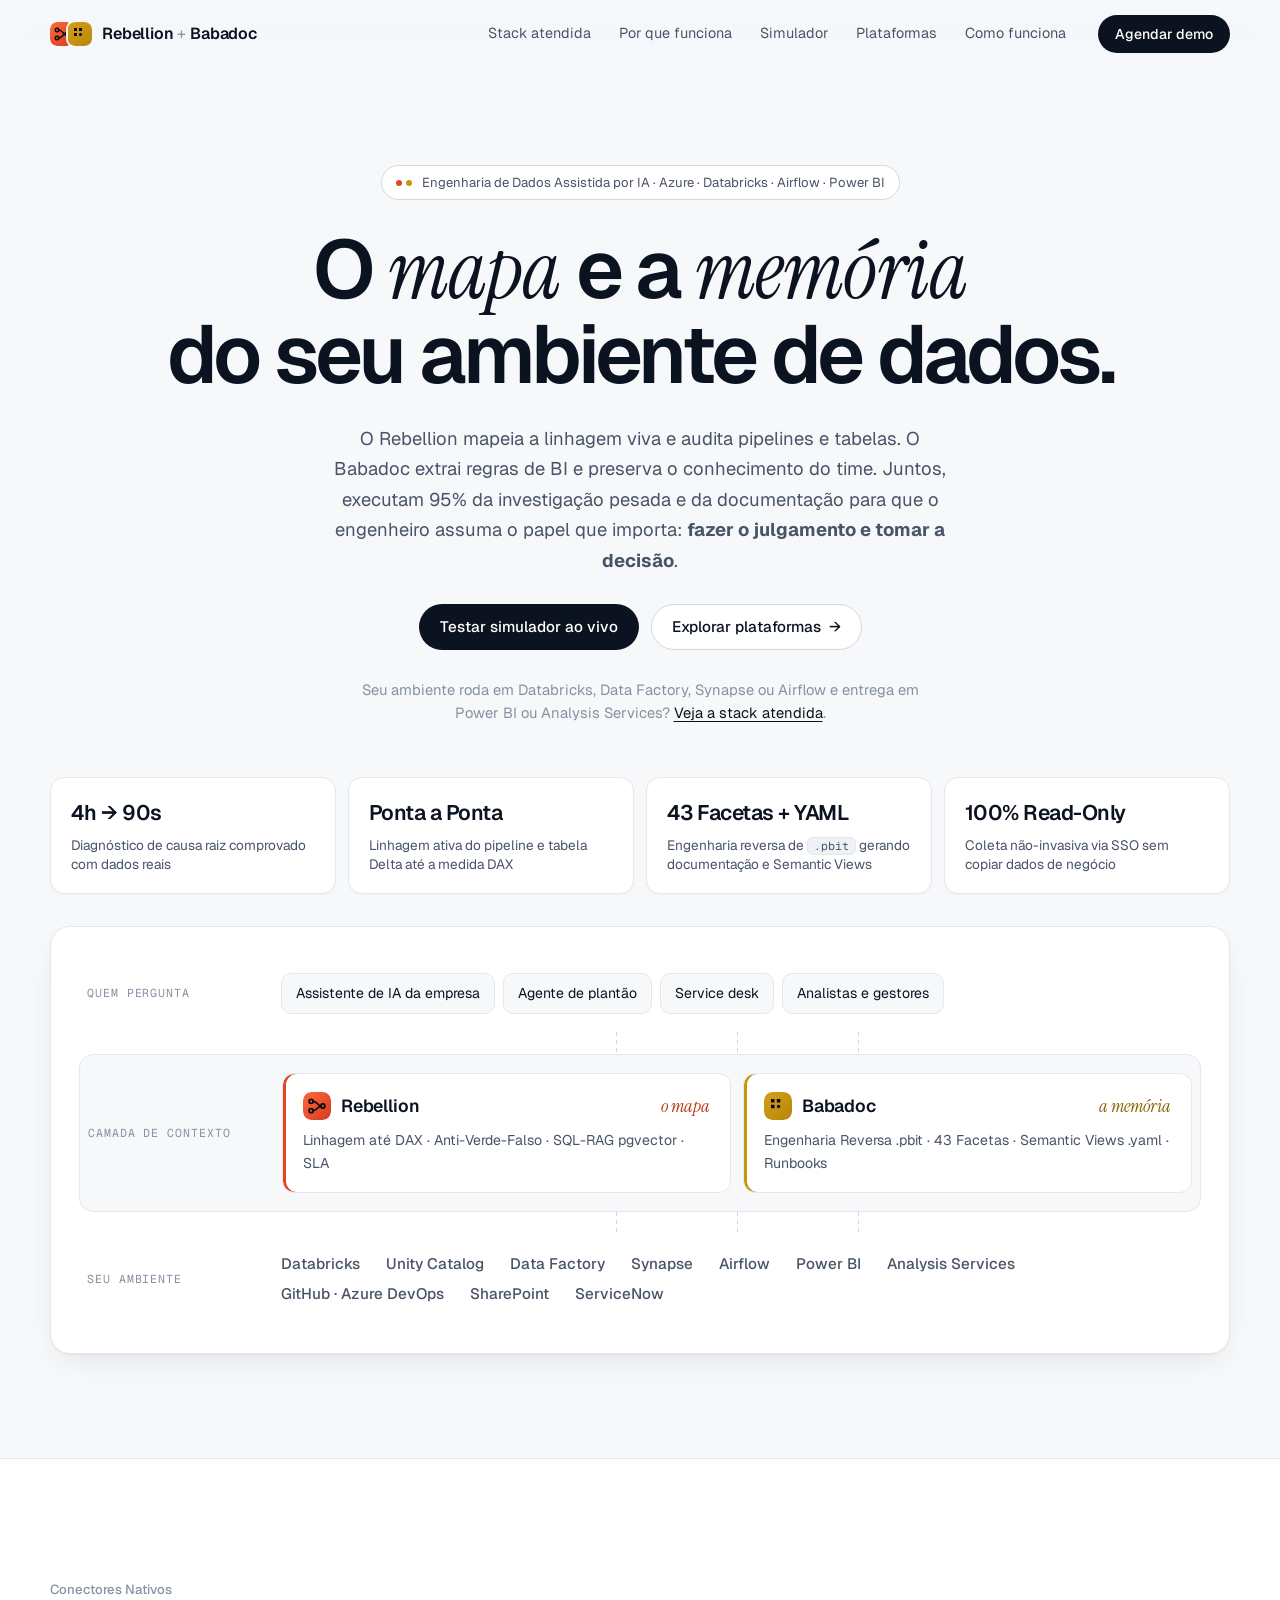
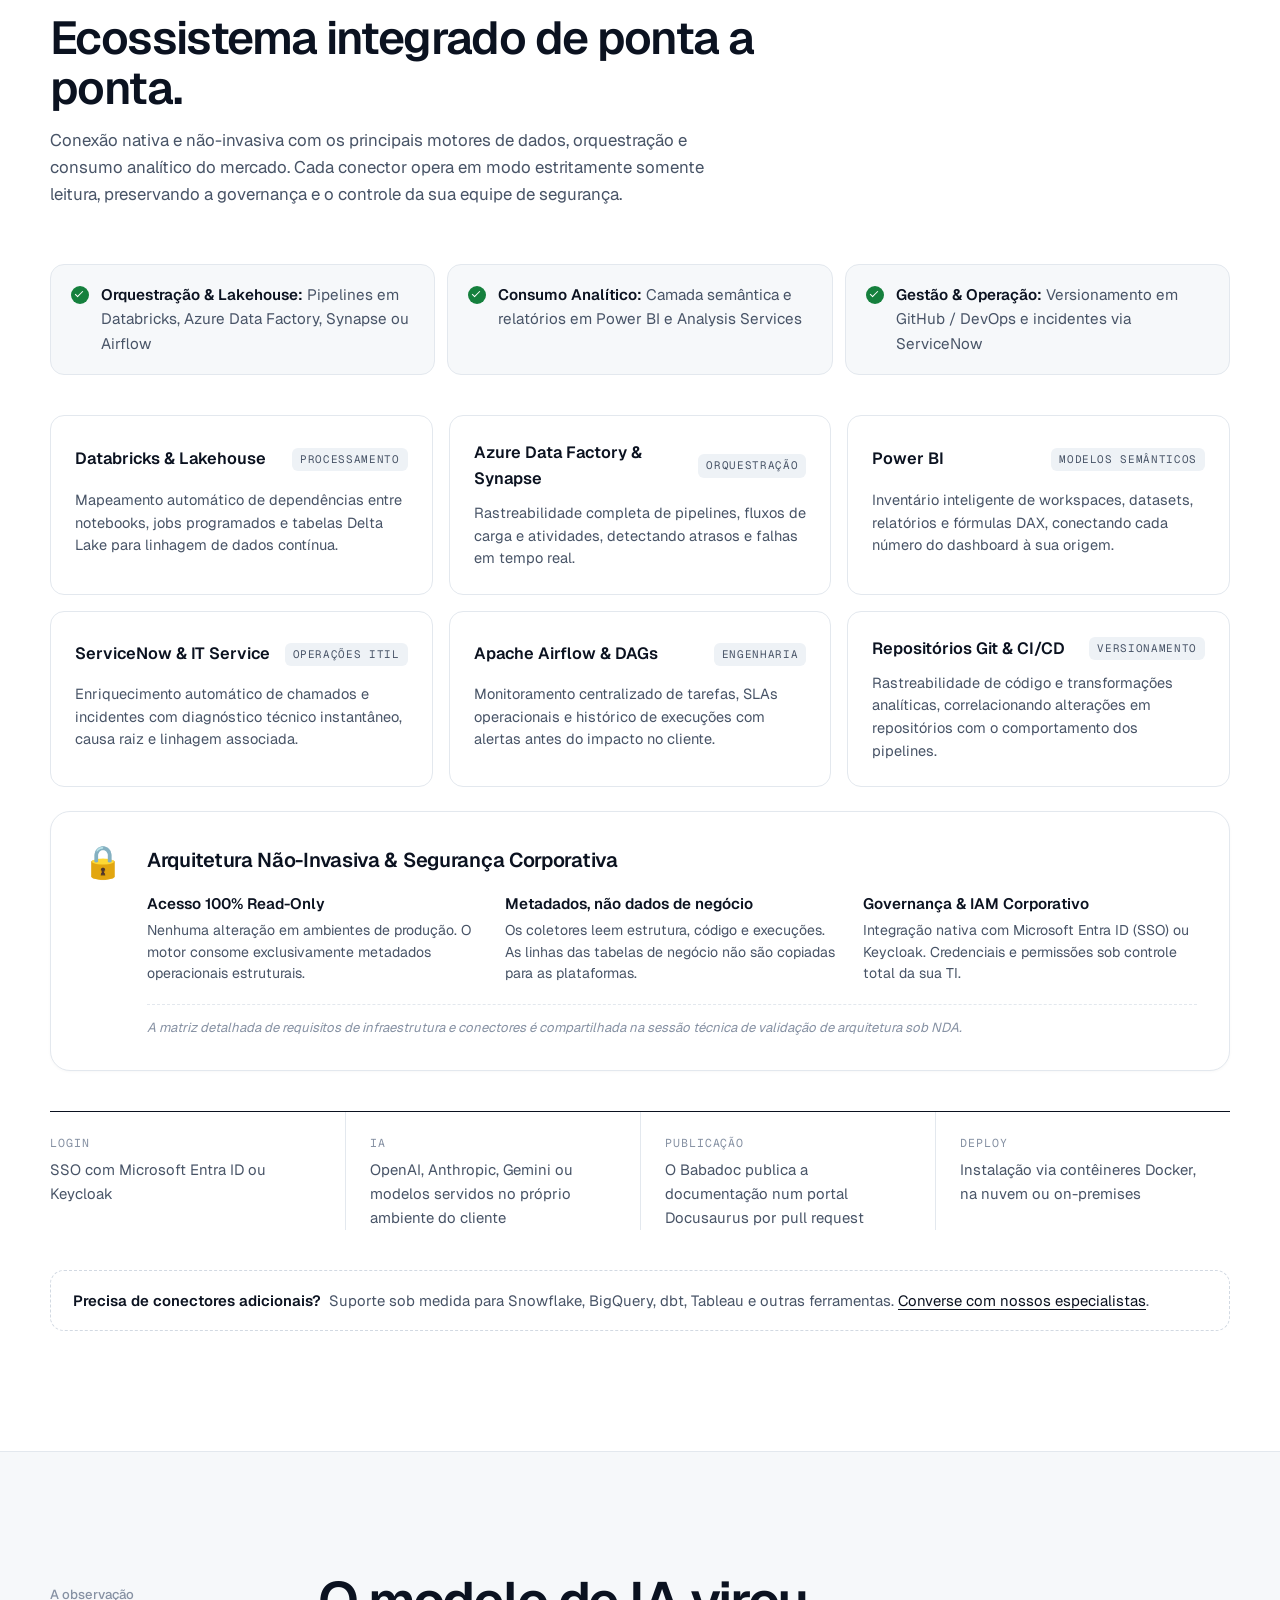
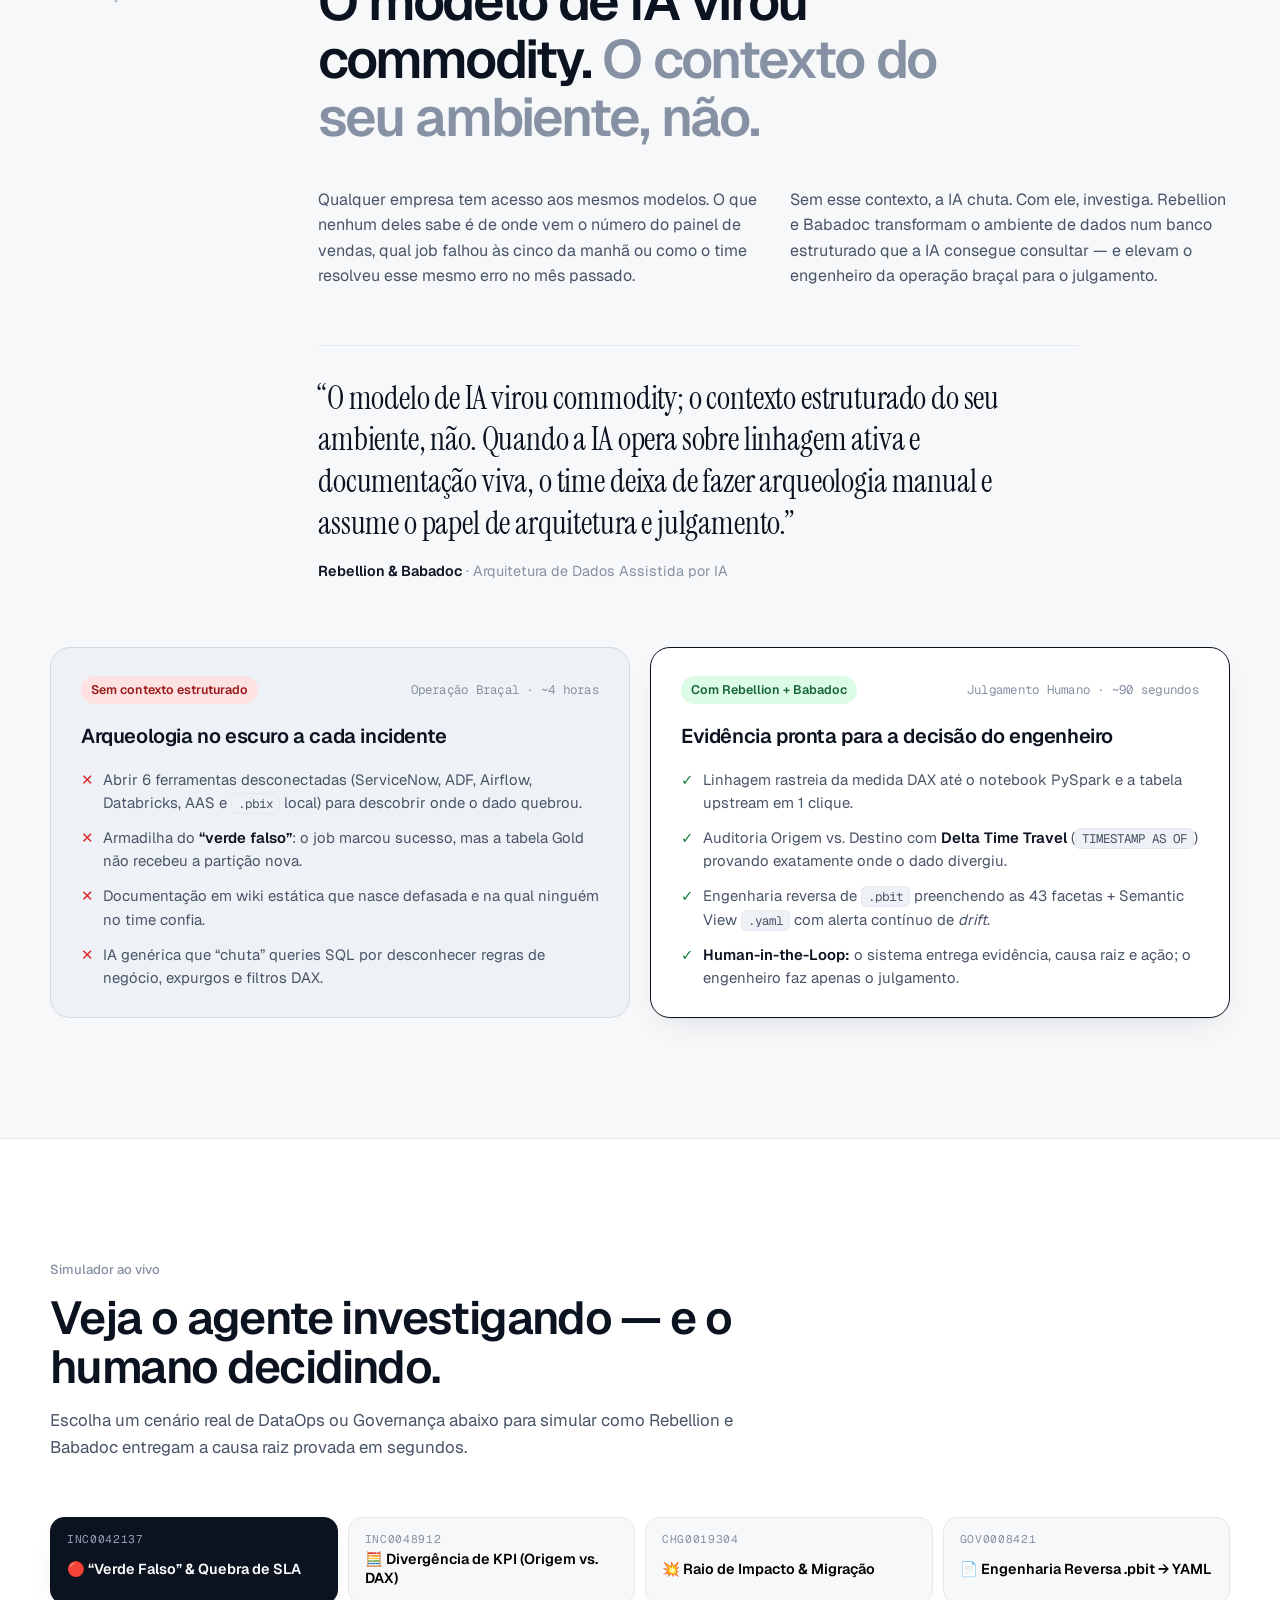
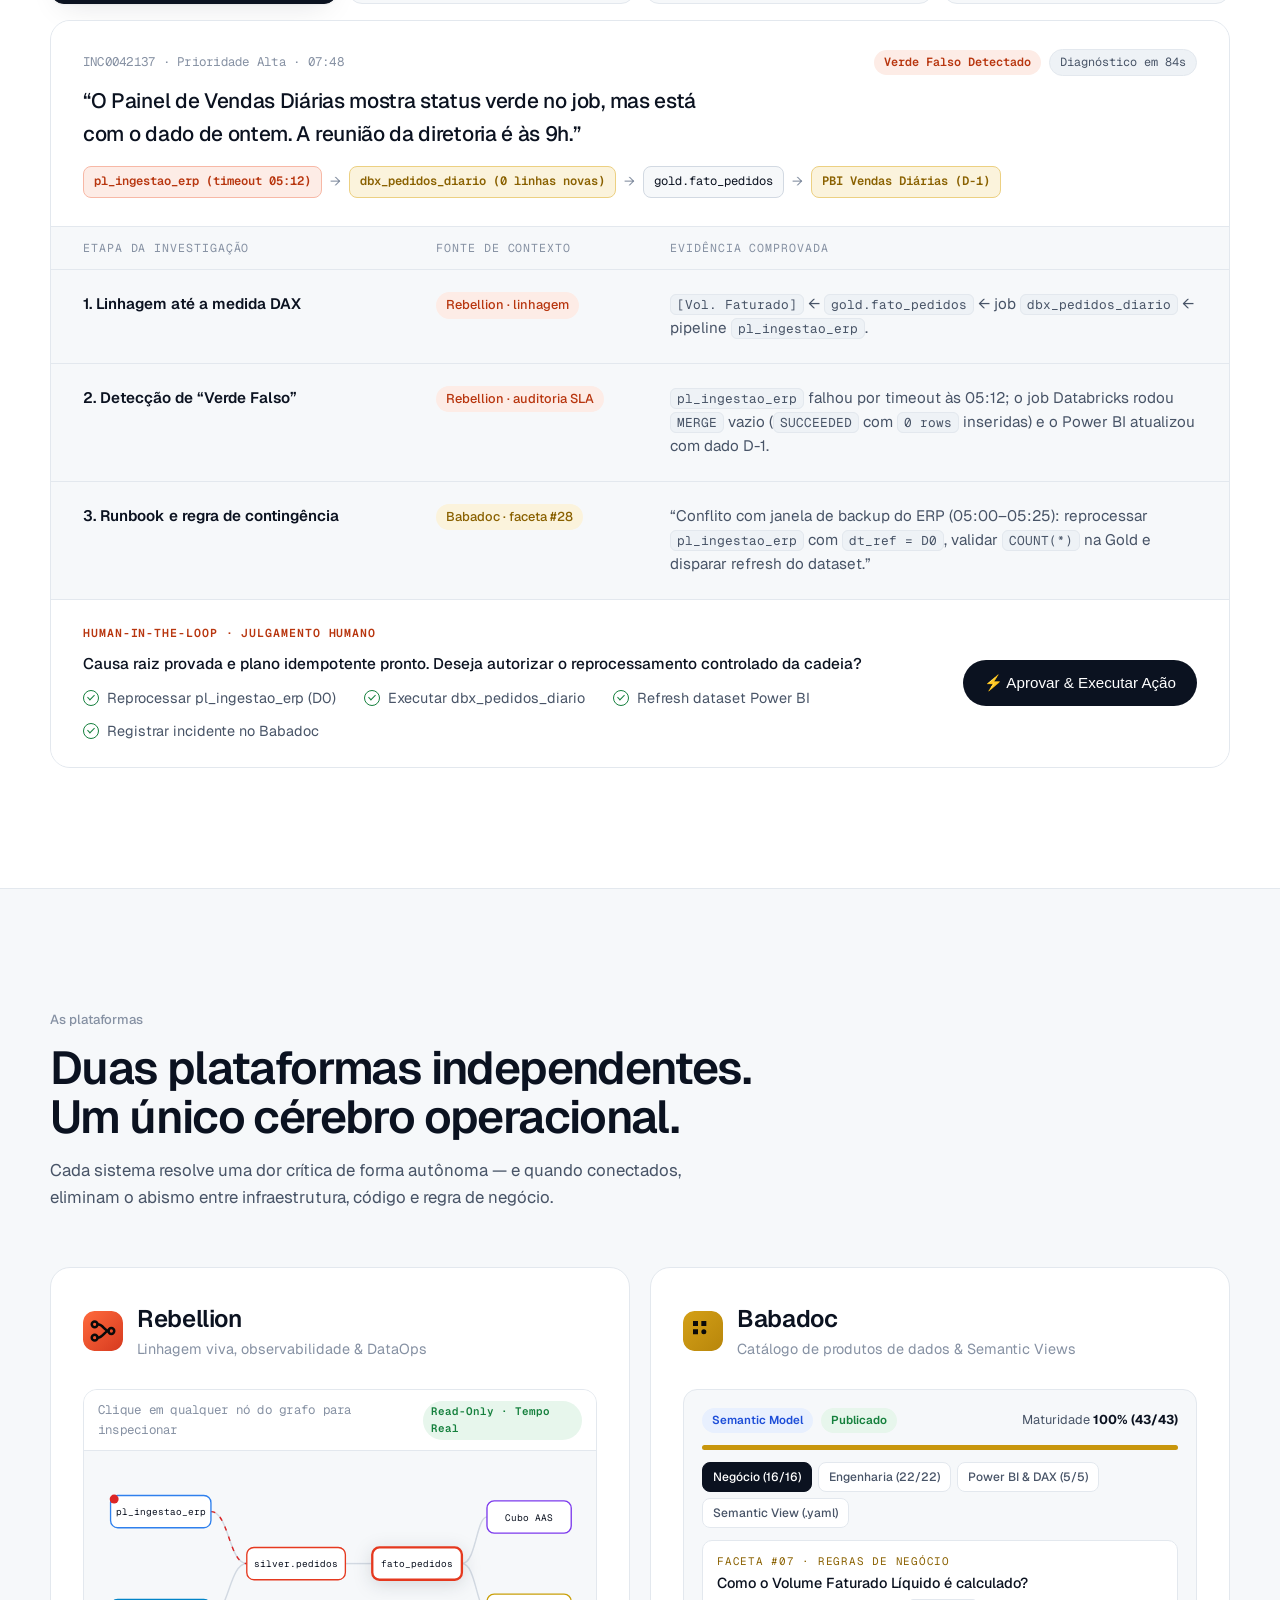
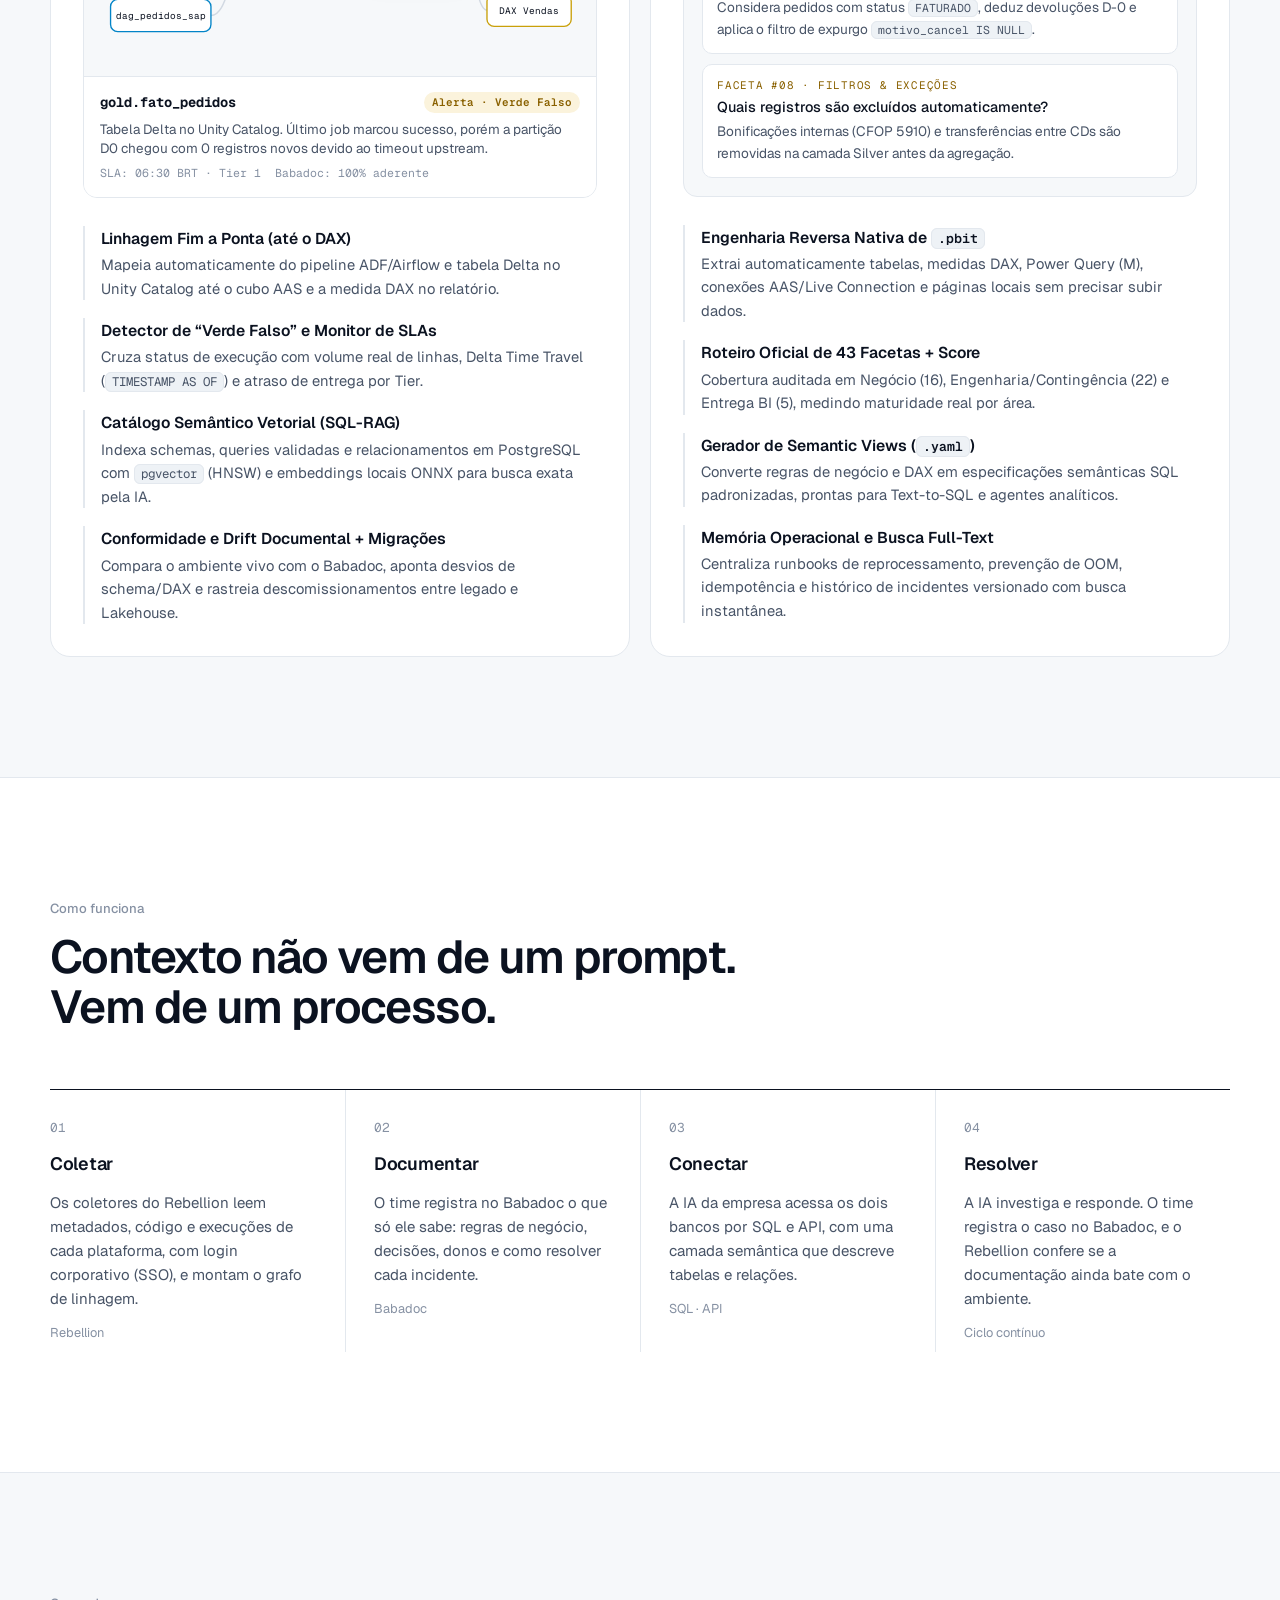
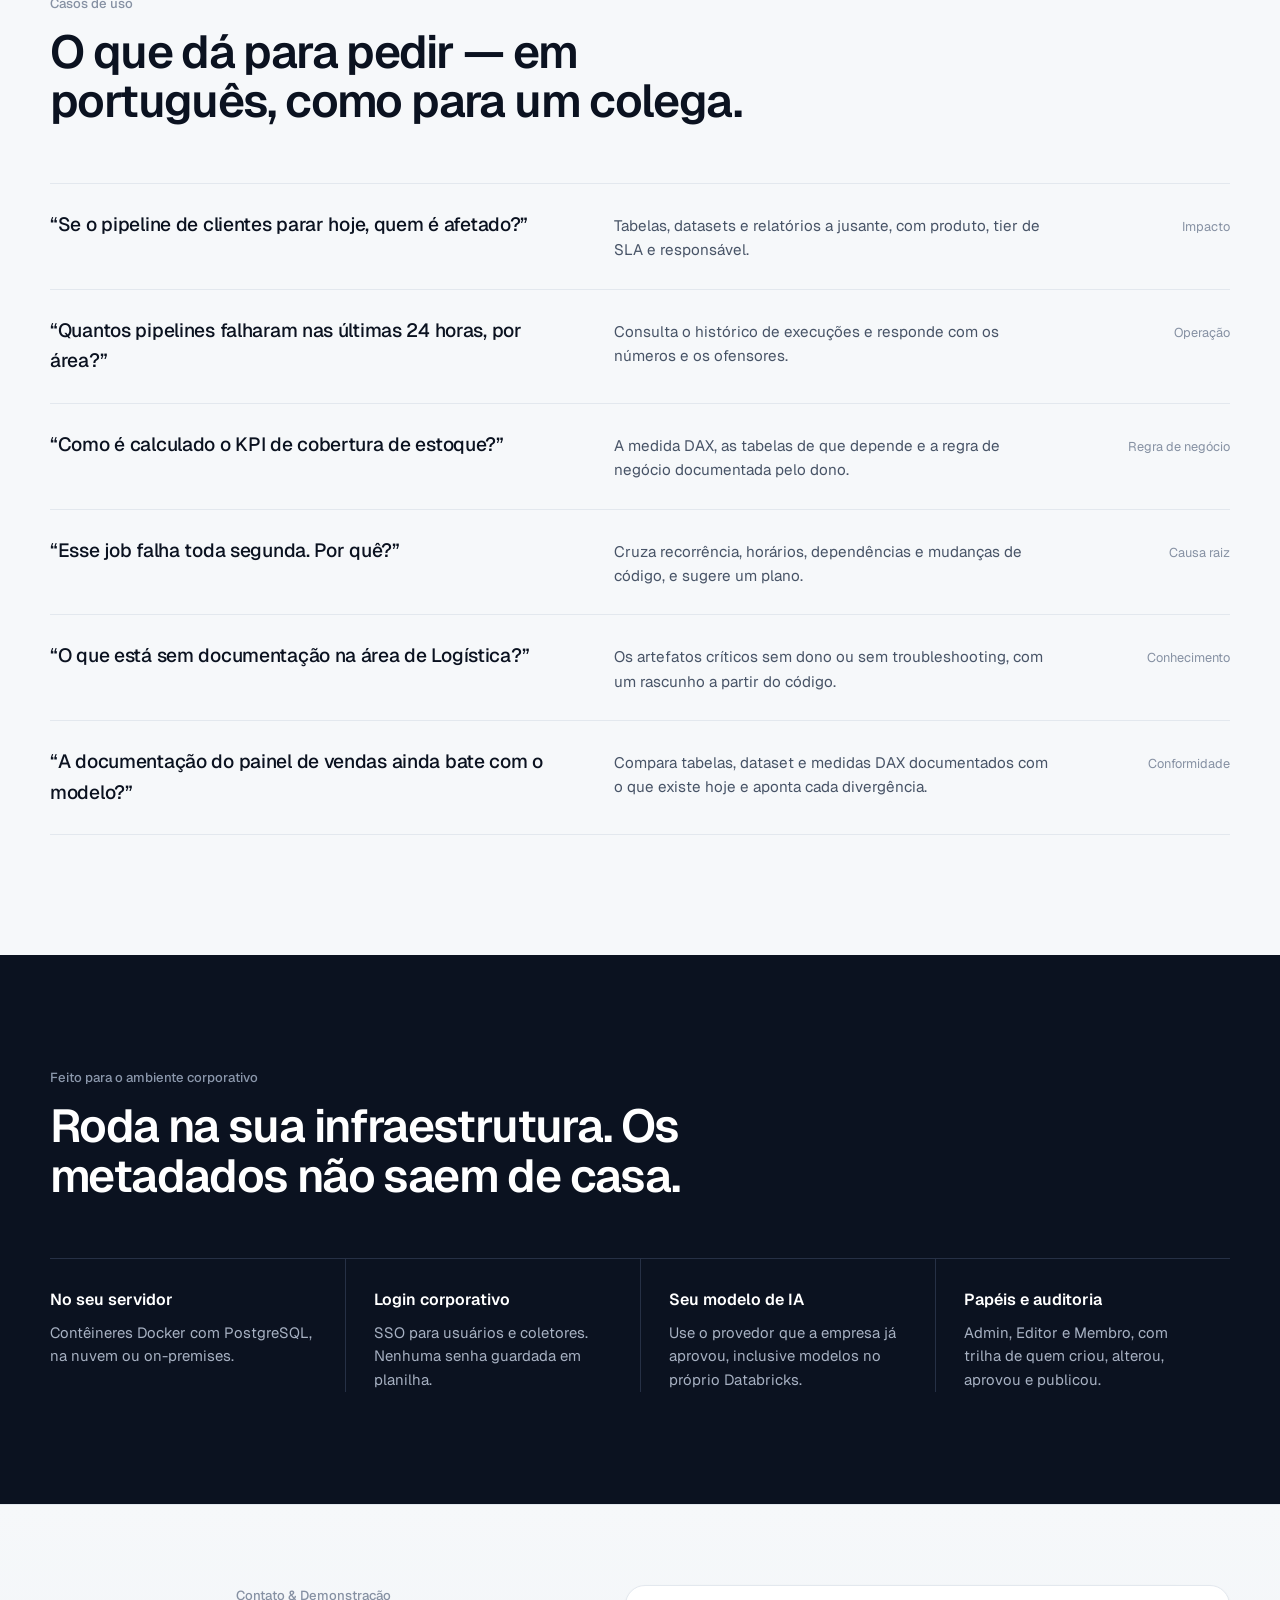
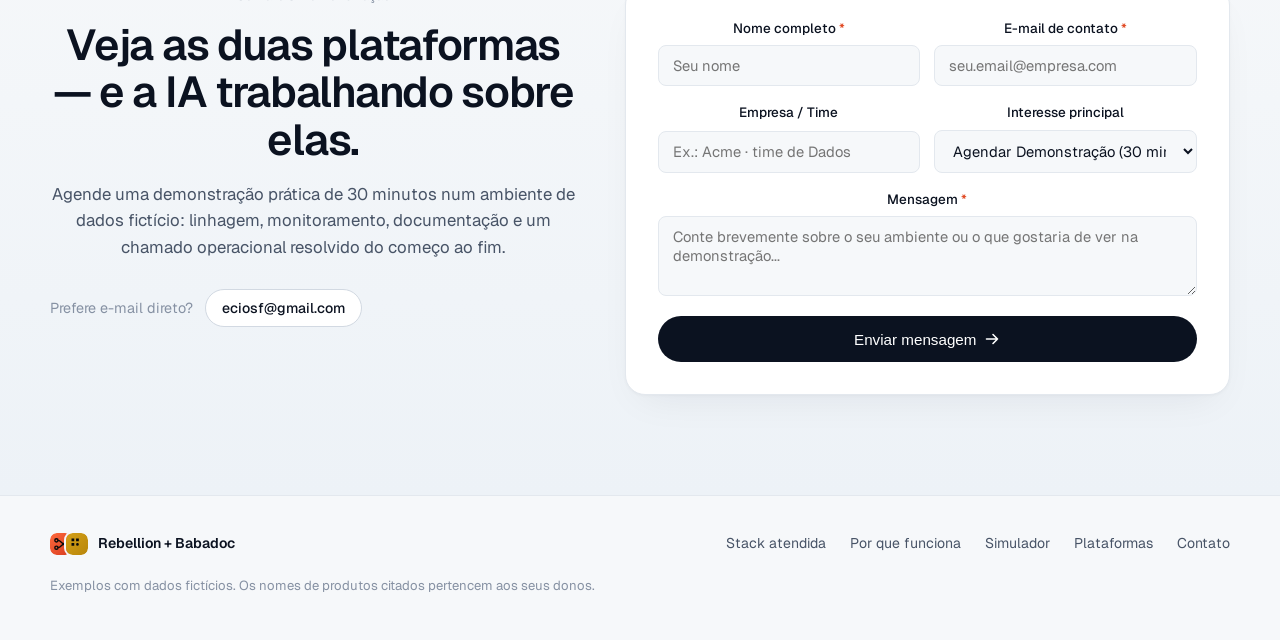
==== commit 7d03d60a: "feat: add interactive cockpit, lineage/babadoc explorers, and comparison section" ====
--- a/index.html
+++ b/index.html
@@ -28,8 +28,9 @@
       </a>
       <nav class="nav__links" aria-label="Seções">
         <a href="#stack">Stack atendida</a>
+        <a href="#observacao">Por que funciona</a>
+        <a href="#exemplo">Simulador</a>
         <a href="#plataformas">Plataformas</a>
-        <a href="#exemplo">Na prática</a>
         <a href="#como">Como funciona</a>
       </nav>
       <a class="btn btn--dark btn--sm" href="#contato">Agendar demo</a>
@@ -41,17 +42,40 @@
     <!-- ================= HERO ================= -->
     <section class="hero">
       <div class="wrap hero__copy">
-        <p class="kicker"><span class="kicker__dot"></span>Para times de dados em Azure · Databricks · Power BI</p>
+        <p class="kicker"><span class="kicker__dot"></span>Engenharia de Dados Assistida por IA · Azure · Databricks · Airflow · Power BI</p>
         <h1>O <em>mapa</em> e a <em>memória</em><br />do seu ambiente de dados.</h1>
         <p class="hero__lead">
-          O Rebellion mapeia e monitora cada pipeline, tabela e relatório. O Babadoc guarda o que o time sabe
-          sobre eles. Juntos, dão à IA da sua empresa o contexto para investigar e resolver chamados.
+          O Rebellion mapeia a linhagem viva e audita pipelines e tabelas. O Babadoc extrai regras de BI e preserva
+          o conhecimento do time. Juntos, executam 95% da investigação pesada e da documentação para que o engenheiro
+          assuma o papel que importa: <strong>fazer o julgamento e tomar a decisão</strong>.
         </p>
         <div class="hero__cta">
-          <a class="btn btn--dark" href="#contato">Agendar uma demo</a>
-          <a class="btn btn--line" href="#exemplo">Ver um chamado resolvido <span aria-hidden="true">→</span></a>
+          <a class="btn btn--dark" href="#exemplo">Testar simulador ao vivo</a>
+          <a class="btn btn--line" href="#plataformas">Explorar plataformas <span aria-hidden="true">→</span></a>
         </div>
         <p class="hero__fit">Seu ambiente roda em Databricks, Data Factory, Synapse ou Airflow e entrega em Power BI ou Analysis Services? <a href="#stack">Veja a stack atendida</a>.</p>
+      </div>
+
+      <!-- Métricas de impacto -->
+      <div class="wrap">
+        <ul class="hero__metrics" aria-label="Principais diferenciais da arquitetura">
+          <li>
+            <strong>4h → 90s</strong>
+            <span>Diagnóstico de causa raiz comprovado com dados reais</span>
+          </li>
+          <li>
+            <strong>Ponta a Ponta</strong>
+            <span>Linhagem ativa do pipeline e tabela Delta até a medida DAX</span>
+          </li>
+          <li>
+            <strong>43 Facetas + YAML</strong>
+            <span>Engenharia reversa de <code>.pbit</code> gerando documentação e Semantic Views</span>
+          </li>
+          <li>
+            <strong>100% Read-Only</strong>
+            <span>Coleta não-invasiva via SSO sem copiar dados de negócio</span>
+          </li>
+        </ul>
       </div>
 
       <!-- Diagrama em camadas: quem pergunta → camada de contexto → ambiente -->
@@ -72,11 +96,11 @@
             <div class="stack__core">
               <div class="tile tile--reb">
                 <div class="tile__head"><img src="assets/rebellion-logo.svg" alt="" width="28" height="28" /><b>Rebellion</b><span>o mapa</span></div>
-                <p>Linhagem · Execuções · Qualidade · SLA</p>
+                <p>Linhagem até DAX · Anti-Verde-Falso · SQL-RAG pgvector · SLA</p>
               </div>
               <div class="tile tile--bab">
                 <div class="tile__head"><img src="assets/babadoc-logo.svg" alt="" width="28" height="28" /><b>Babadoc</b><span>a memória</span></div>
-                <p>Documentação · Regras · Casos resolvidos · Métricas</p>
+                <p>Engenharia Reversa .pbit · 43 Facetas · Semantic Views .yaml · Runbooks</p>
               </div>
             </div>
           </div>
@@ -195,7 +219,7 @@
     </section>
 
     <!-- ================= OBSERVAÇÃO ================= -->
-    <section class="section">
+    <section class="section" id="observacao">
       <div class="wrap split">
         <p class="eyebrow">A observação</p>
         <div>
@@ -204,62 +228,140 @@
             <p>Qualquer empresa tem acesso aos mesmos modelos. O que nenhum deles sabe é de onde vem o número do
               painel de vendas, qual job falhou às cinco da manhã ou como o time resolveu esse mesmo erro no mês passado.</p>
             <p>Sem esse contexto, a IA chuta. Com ele, investiga. Rebellion e Babadoc transformam o ambiente de dados
-              num banco estruturado que a IA consegue consultar — e que o time continua usando no dia a dia.</p>
+              num banco estruturado que a IA consegue consultar — e elevam o engenheiro da operação braçal para o julgamento.</p>
           </div>
           <!-- Citação institucional / Manifesto -->
           <figure class="quote">
-            <blockquote>“O modelo de IA virou commodity; o contexto estruturado do seu ambiente, não. Quando a IA opera sobre linhagem ativa e documentação viva, diagnósticos complexos que levavam horas passam a ser resolvidos em minutos.”</blockquote>
-            <figcaption><b>Rebellion &amp; Babadoc</b> · Arquitetura de Dados Autônoma</figcaption>
+            <blockquote>“O modelo de IA virou commodity; o contexto estruturado do seu ambiente, não. Quando a IA opera sobre linhagem ativa e documentação viva, o time deixa de fazer arqueologia manual e assume o papel de arquitetura e julgamento.”</blockquote>
+            <figcaption><b>Rebellion &amp; Babadoc</b> · Arquitetura de Dados Assistida por IA</figcaption>
           </figure>
         </div>
       </div>
-    </section>
-
-    <!-- ================= EXEMPLO ================= -->
+
+      <!-- Comparativo Antes vs. Depois -->
+      <div class="wrap">
+        <div class="compare-grid" aria-label="Comparativo entre operação manual e operação assistida por Rebellion e Babadoc">
+          <article class="compare-card compare-card--old">
+            <div class="compare-card__head">
+              <span class="compare-badge compare-badge--old">Sem contexto estruturado</span>
+              <span class="mono">Operação Braçal · ~4 horas</span>
+            </div>
+            <h3>Arqueologia no escuro a cada incidente</h3>
+            <ul class="compare-list">
+              <li>Abrir 6 ferramentas desconectadas (ServiceNow, ADF, Airflow, Databricks, AAS e <code>.pbix</code> local) para descobrir onde o dado quebrou.</li>
+              <li>Armadilha do <b>“verde falso”</b>: o job marcou sucesso, mas a tabela Gold não recebeu a partição nova.</li>
+              <li>Documentação em wiki estática que nasce defasada e na qual ninguém no time confia.</li>
+              <li>IA genérica que “chuta” queries SQL por desconhecer regras de negócio, expurgos e filtros DAX.</li>
+            </ul>
+          </article>
+
+          <article class="compare-card compare-card--new">
+            <div class="compare-card__head">
+              <span class="compare-badge compare-badge--new">Com Rebellion + Babadoc</span>
+              <span class="mono">Julgamento Humano · ~90 segundos</span>
+            </div>
+            <h3>Evidência pronta para a decisão do engenheiro</h3>
+            <ul class="compare-list">
+              <li>Linhagem rastreia da medida DAX até o notebook PySpark e a tabela upstream em 1 clique.</li>
+              <li>Auditoria Origem vs. Destino com <b>Delta Time Travel</b> (<code>TIMESTAMP AS OF</code>) provando exatamente onde o dado divergiu.</li>
+              <li>Engenharia reversa de <code>.pbit</code> preenchendo as 43 facetas + Semantic View <code>.yaml</code> com alerta contínuo de <i>drift</i>.</li>
+              <li><b>Human-in-the-Loop:</b> o sistema entrega evidência, causa raiz e ação; o engenheiro faz apenas o julgamento.</li>
+            </ul>
+          </article>
+        </div>
+      </div>
+    </section>
+
+    <!-- ================= SIMULADOR AO VIVO ================= -->
     <section class="section section--tint" id="exemplo">
       <div class="wrap">
         <div class="head">
-          <p class="eyebrow">Na prática</p>
-          <h2>Um chamado. Três perguntas que a IA precisa responder.</h2>
-        </div>
-
-        <div class="example">
-          <div class="example__ticket">
-            <span class="mono">INC0042137 · prioridade alta · 07:48</span>
-            <p>“O Painel de Vendas Diárias está com o dado de ontem. A reunião com a diretoria é às 9h.”</p>
-          </div>
-
-          <div class="table" role="table" aria-label="Contexto usado pela IA para resolver o chamado">
-            <div class="table__row table__row--head" role="row">
-              <span role="columnheader">O que a IA precisa saber</span>
-              <span role="columnheader">Onde está</span>
-              <span role="columnheader">O que ela encontra</span>
-            </div>
-            <div class="table__row" role="row">
-              <span role="cell"><b>De onde vem esse número?</b></span>
-              <span role="cell"><span class="src src--reb">Rebellion · linhagem</span></span>
-              <span role="cell">Painel ← <code>gold.fato_pedidos</code> ← job <code>dbx_pedidos_diario</code> ← pipeline <code>pl_ingestao_pedidos</code></span>
-            </div>
-            <div class="table__row" role="row">
-              <span role="cell"><b>O que rodou e o que falhou?</b></span>
-              <span role="cell"><span class="src src--reb">Rebellion · execuções</span></span>
-              <span role="cell">A cópia do ERP falhou às 05:12 por timeout. O refresh do dataset rodou depois, com o dado velho.</span>
-            </div>
-            <div class="table__row" role="row">
-              <span role="cell"><b>Como o time resolve isso?</b></span>
-              <span role="cell"><span class="src src--bab">Babadoc · troubleshooting</span></span>
-              <span role="cell">“Timeout após a janela de backup do ERP: reprocessar a cópia, depois o job e o refresh.”</span>
-            </div>
-          </div>
-
-          <div class="example__out">
-            <div class="timeline" aria-label="Ações executadas">
-              <span class="tl"><i></i>Pipeline reprocessado</span>
-              <span class="tl"><i></i>Job concluído</span>
-              <span class="tl"><i></i>Refresh do dataset</span>
-              <span class="tl tl--done"><i></i>Chamado respondido · 08:21</span>
-            </div>
-            <p class="example__note">A resposta ao chamado leva a causa raiz, a solução aplicada e o link do caso no Babadoc, registrado para a próxima vez.</p>
+          <p class="eyebrow">Simulador ao vivo</p>
+          <h2>Veja o agente investigando — e o humano decidindo.</h2>
+          <p class="head__lead">Escolha um cenário real de DataOps ou Governança abaixo para simular como Rebellion e Babadoc entregam a causa raiz provada em segundos.</p>
+        </div>
+
+        <div class="sim-cockpit" id="simCockpit">
+          <div class="sim-tabs" role="tablist" aria-label="Cenários de investigação">
+            <button type="button" class="sim-tab is-active" role="tab" aria-selected="true" data-scenario="sla">
+              <span class="sim-tab__k">INC0042137</span>
+              <b>🔴 “Verde Falso” &amp; Quebra de SLA</b>
+            </button>
+            <button type="button" class="sim-tab" role="tab" aria-selected="false" data-scenario="kpi">
+              <span class="sim-tab__k">INC0048912</span>
+              <b>🧮 Divergência de KPI (Origem vs. DAX)</b>
+            </button>
+            <button type="button" class="sim-tab" role="tab" aria-selected="false" data-scenario="impact">
+              <span class="sim-tab__k">CHG0019304</span>
+              <b>💥 Raio de Impacto &amp; Migração</b>
+            </button>
+            <button type="button" class="sim-tab" role="tab" aria-selected="false" data-scenario="pbit">
+              <span class="sim-tab__k">GOV0008421</span>
+              <b>📄 Engenharia Reversa .pbit → YAML</b>
+            </button>
+          </div>
+
+          <div class="example" aria-live="polite">
+            <div class="example__ticket">
+              <div class="sim__ticket-top">
+                <span class="mono" id="simMeta">INC0042137 · Prioridade Alta · 07:48</span>
+                <div class="sim__badges">
+                  <span class="sim__sev sim__sev--hot" id="simSeverity">Verde Falso Detectado</span>
+                  <span class="sim__time" id="simTime">Diagnóstico em 84s</span>
+                </div>
+              </div>
+              <p id="simTitle">“O Painel de Vendas Diárias mostra status verde no job, mas está com o dado de ontem. A reunião da diretoria é às 9h.”</p>
+              <div class="sim__lineage" id="simLineage" aria-label="Nós percorridos na linhagem">
+                <span class="sim__node is-hot">pl_ingestao_erp (timeout 05:12)</span>
+                <span class="sim__arrow" aria-hidden="true">→</span>
+                <span class="sim__node is-warn">dbx_pedidos_diario (0 linhas novas)</span>
+                <span class="sim__arrow" aria-hidden="true">→</span>
+                <span class="sim__node">gold.fato_pedidos</span>
+                <span class="sim__arrow" aria-hidden="true">→</span>
+                <span class="sim__node is-warn">PBI Vendas Diárias (D-1)</span>
+              </div>
+            </div>
+
+            <div class="table" role="table" aria-label="Evidências coletadas para o julgamento humano">
+              <div class="table__row table__row--head" role="row">
+                <span role="columnheader">Etapa da investigação</span>
+                <span role="columnheader">Fonte de contexto</span>
+                <span role="columnheader">Evidência comprovada</span>
+              </div>
+              <div id="simTableBody">
+                <div class="table__row" role="row">
+                  <span role="cell"><b>1. Linhagem até a medida DAX</b></span>
+                  <span role="cell"><span class="src src--reb">Rebellion · linhagem</span></span>
+                  <span role="cell"><code>[Vol. Faturado]</code> ← <code>gold.fato_pedidos</code> ← job <code>dbx_pedidos_diario</code> ← pipeline <code>pl_ingestao_erp</code>.</span>
+                </div>
+                <div class="table__row" role="row">
+                  <span role="cell"><b>2. Detecção de “Verde Falso”</b></span>
+                  <span role="cell"><span class="src src--reb">Rebellion · auditoria SLA</span></span>
+                  <span role="cell"><code>pl_ingestao_erp</code> falhou por timeout às 05:12; o job Databricks rodou <code>MERGE</code> vazio (<code>SUCCEEDED</code> com <code>0 rows</code> inseridas) e o Power BI atualizou com dado D-1.</span>
+                </div>
+                <div class="table__row" role="row">
+                  <span role="cell"><b>3. Runbook e regra de contingência</b></span>
+                  <span role="cell"><span class="src src--bab">Babadoc · faceta #28</span></span>
+                  <span role="cell">“Conflito com janela de backup do ERP (05:00–05:25): reprocessar <code>pl_ingestao_erp</code> com <code>dt_ref = D0</code>, validar <code>COUNT(*)</code> na Gold e disparar refresh do dataset.”</span>
+                </div>
+              </div>
+            </div>
+
+            <div class="sim__hil" id="simHilBar">
+              <div class="sim__hil-copy">
+                <span class="sim__hil-tag">Human-in-the-Loop · Julgamento Humano</span>
+                <p id="simHilSummary">Causa raiz provada e plano idempotente pronto. Deseja autorizar o reprocessamento controlado da cadeia?</p>
+                <div class="timeline" id="simTimeline" aria-label="Plano de ação sugerido">
+                  <span class="tl"><i></i>Reprocessar pl_ingestao_erp (D0)</span>
+                  <span class="tl"><i></i>Executar dbx_pedidos_diario</span>
+                  <span class="tl"><i></i>Refresh dataset Power BI</span>
+                  <span class="tl"><i></i>Registrar incidente no Babadoc</span>
+                </div>
+              </div>
+              <div class="sim__hil-action">
+                <button type="button" class="btn btn--approve" id="simApproveBtn">⚡ Aprovar &amp; Executar Ação</button>
+              </div>
+            </div>
           </div>
         </div>
       </div>
@@ -270,7 +372,8 @@
       <div class="wrap">
         <div class="head">
           <p class="eyebrow">As plataformas</p>
-          <h2>Uma enxerga o ambiente. A outra lembra o que o time sabe.</h2>
+          <h2>Duas plataformas independentes. Um único cérebro operacional.</h2>
+          <p class="head__lead">Cada sistema resolve uma dor crítica de forma autônoma — e quando conectados, eliminam o abismo entre infraestrutura, código e regra de negócio.</p>
         </div>
 
         <div class="products">
@@ -279,30 +382,66 @@
               <img src="assets/rebellion-logo.svg" alt="" width="40" height="40" />
               <div>
                 <h3>Rebellion</h3>
-                <p>Linhagem e observabilidade</p>
-              </div>
-            </div>
-            <!-- Trocar por print real da tela de linhagem (ambiente demo) -->
-            <figure class="shot" aria-label="Ilustração da tela de linhagem">
-              <svg viewBox="0 0 520 220" role="img" aria-label="Grafo de linhagem de exemplo com uma falha na origem">
+                <p>Linhagem viva, observabilidade &amp; DataOps</p>
+              </div>
+            </div>
+            <figure class="shot reb-explorer" aria-label="Explorador interativo de linhagem do Rebellion">
+              <div class="reb-explorer__hint">
+                <span class="mono">Clique em qualquer nó do grafo para inspecionar</span>
+                <span class="reb-explorer__pill">Read-Only · Tempo Real</span>
+              </div>
+              <svg viewBox="0 0 540 220" role="img" aria-label="Grafo interativo de linhagem com 6 camadas do pipeline até o Power BI">
                 <g class="edges">
-                  <path d="M118 50 C165 50 165 110 205 110"/><path d="M118 170 C165 170 165 110 205 110"/>
-                  <path d="M315 110 C350 110 350 70 385 70"/><path d="M315 110 C350 110 350 150 385 150"/>
-                  <path class="edge--hot" d="M118 50 C165 50 165 110 205 110"/>
+                  <path d="M126 52 C146 52 146 110 166 110"/>
+                  <path d="M126 168 C146 168 146 110 166 110"/>
+                  <path d="M276 110 L306 110"/>
+                  <path d="M406 110 C422 110 422 58 434 58"/>
+                  <path d="M406 110 C422 110 422 162 434 162"/>
+                  <path class="edge--hot" d="M126 52 C146 52 146 110 166 110"/>
                 </g>
-                <g class="node node--adf"><rect x="20" y="32" width="98" height="36" rx="8"/><text x="69" y="55">pl_ingestao</text></g>
-                <g class="node node--adf"><rect x="20" y="152" width="98" height="36" rx="8"/><text x="69" y="175">pl_clientes</text></g>
-                <g class="node node--dbx"><rect x="205" y="92" width="110" height="36" rx="8"/><text x="260" y="115">fato_pedidos</text></g>
-                <g class="node node--pbi"><rect x="385" y="52" width="120" height="36" rx="8"/><text x="445" y="75">Vendas Diárias</text></g>
-                <g class="node node--pbi"><rect x="385" y="132" width="120" height="36" rx="8"/><text x="445" y="155">Metas Comerciais</text></g>
-                <circle class="fail" cx="20" cy="32" r="6"/>
+                <g class="node node--adf" data-node="adf" role="button" tabindex="0" aria-label="Inspecionar pipeline ADF pl_ingestao_erp">
+                  <rect x="14" y="34" width="112" height="36" rx="8"/>
+                  <text x="70" y="56">pl_ingestao_erp</text>
+                  <circle class="fail" cx="18" cy="38" r="5"/>
+                </g>
+                <g class="node node--air" data-node="airflow" role="button" tabindex="0" aria-label="Inspecionar DAG Airflow dag_pedidos_sap">
+                  <rect x="14" y="150" width="112" height="36" rx="8"/>
+                  <text x="70" y="172">dag_pedidos_sap</text>
+                </g>
+                <g class="node node--dbx" data-node="silver" role="button" tabindex="0" aria-label="Inspecionar tabela Silver pedidos_limpos">
+                  <rect x="166" y="92" width="110" height="36" rx="8"/>
+                  <text x="221" y="114">silver.pedidos</text>
+                </g>
+                <g class="node node--dbx is-active" data-node="gold" role="button" tabindex="0" aria-label="Inspecionar tabela Gold fato_pedidos">
+                  <rect x="306" y="92" width="100" height="36" rx="8"/>
+                  <text x="356" y="114">fato_pedidos</text>
+                </g>
+                <g class="node node--aas" data-node="aas" role="button" tabindex="0" aria-label="Inspecionar cubo AAS Vendas Corporativas">
+                  <rect x="434" y="40" width="94" height="36" rx="8"/>
+                  <text x="481" y="62">Cubo AAS</text>
+                </g>
+                <g class="node node--pbi" data-node="pbi" role="button" tabindex="0" aria-label="Inspecionar medida DAX no Power BI">
+                  <rect x="434" y="144" width="94" height="36" rx="8"/>
+                  <text x="481" y="166">DAX Vendas</text>
+                </g>
               </svg>
+              <div class="reb-detail" id="rebNodeDetail" aria-live="polite">
+                <div class="reb-detail__top">
+                  <b id="rebDetailTitle">gold.fato_pedidos</b>
+                  <span class="reb-status reb-status--warn" id="rebDetailStatus">Alerta · Verde Falso</span>
+                </div>
+                <p id="rebDetailDesc">Tabela Delta no Unity Catalog. Último job marcou sucesso, porém a partição D0 chegou com 0 registros novos devido ao timeout upstream.</p>
+                <div class="reb-detail__meta">
+                  <span id="rebDetailMeta1">SLA: 06:30 BRT · Tier 1</span>
+                  <span id="rebDetailMeta2">Babadoc: 100% aderente</span>
+                </div>
+              </div>
             </figure>
             <ul class="caps">
-              <li><b>Linhagem ponta a ponta</b><span>Da tabela de origem à medida DAX do relatório, coletada automaticamente.</span></li>
-              <li><b>Situação do dia</b><span>O que rodou, falhou e atrasou hoje, com o motivo real e o SLA de cada produto.</span></li>
-              <li><b>Qualidade e falhas</b><span>Regras contra o “verde falso”, recorrência de falhas e plano de ação.</span></li>
-              <li><b>Conformidade da documentação</b><span>Confere se o que está no Babadoc ainda bate com tabelas, datasets e medidas DAX coletados. Onde diverge, a IA propõe a correção e o time aprova.</span></li>
+              <li><b>Linhagem Fim a Ponta (até o DAX)</b><span>Mapeia automaticamente do pipeline ADF/Airflow e tabela Delta no Unity Catalog até o cubo AAS e a medida DAX no relatório.</span></li>
+              <li><b>Detector de “Verde Falso” e Monitor de SLAs</b><span>Cruza status de execução com volume real de linhas, Delta Time Travel (<code>TIMESTAMP AS OF</code>) e atraso de entrega por Tier.</span></li>
+              <li><b>Catálogo Semântico Vetorial (SQL-RAG)</b><span>Indexa schemas, queries validadas e relacionamentos em PostgreSQL com <code>pgvector</code> (HNSW) e embeddings locais ONNX para busca exata pela IA.</span></li>
+              <li><b>Conformidade e Drift Documental + Migrações</b><span>Compara o ambiente vivo com o Babadoc, aponta desvios de schema/DAX e rastreia descomissionamentos entre legado e Lakehouse.</span></li>
             </ul>
           </article>
 
@@ -311,22 +450,42 @@
               <img src="assets/babadoc-logo.svg" alt="" width="40" height="40" />
               <div>
                 <h3>Babadoc</h3>
-                <p>Documentação e conhecimento</p>
-              </div>
-            </div>
-            <!-- Trocar por print real da tela de artefato (ambiente demo) -->
-            <figure class="shot shot--doc" aria-label="Ilustração da tela de artefato">
+                <p>Catálogo de produtos de dados &amp; Semantic Views</p>
+              </div>
+            </div>
+            <figure class="shot shot--doc bab-explorer" aria-label="Explorador interativo de artefato e Semantic View do Babadoc">
               <div class="doc">
-                <div class="doc__row"><span class="pill">Pipeline</span><span class="pill pill--ok">Publicado</span><span class="doc__score">Cobertura <b>86%</b></span></div>
-                <div class="doc__bar"><span style="width:86%"></span></div>
-                <div class="doc__q"><span class="doc__k">Técnico</span><p>O que fazer quando a cópia do ERP falha?</p><span>Reprocessar após a janela de backup (05:30)…</span></div>
-                <div class="doc__q doc__q--todo"><span class="doc__k">Entrega</span><p>Quem é o dono do dado?</p><span>Pendente · obrigatória</span></div>
+                <div class="doc__row">
+                  <span class="pill">Semantic Model</span>
+                  <span class="pill pill--ok">Publicado</span>
+                  <span class="doc__score">Maturidade <b>100% (43/43)</b></span>
+                </div>
+                <div class="doc__bar"><span style="width:100%"></span></div>
+                <div class="bab-tabs" role="tablist" aria-label="Dimensões do roteiro Babadoc">
+                  <button type="button" class="bab-tab is-active" role="tab" aria-selected="true" data-tab="business">Negócio (16/16)</button>
+                  <button type="button" class="bab-tab" role="tab" aria-selected="false" data-tab="technical">Engenharia (22/22)</button>
+                  <button type="button" class="bab-tab" role="tab" aria-selected="false" data-tab="delivery">Power BI &amp; DAX (5/5)</button>
+                  <button type="button" class="bab-tab" role="tab" aria-selected="false" data-tab="yaml">Semantic View (.yaml)</button>
+                </div>
+                <div class="bab-panel" id="babTabContent" aria-live="polite">
+                  <div class="doc__q">
+                    <span class="doc__k">Faceta #07 · Regras de Negócio</span>
+                    <p>Como o Volume Faturado Líquido é calculado?</p>
+                    <span>Considera pedidos com status <code>FATURADO</code>, deduz devoluções D-0 e aplica o filtro de expurgo <code>motivo_cancel IS NULL</code>.</span>
+                  </div>
+                  <div class="doc__q">
+                    <span class="doc__k">Faceta #08 · Filtros &amp; Exceções</span>
+                    <p>Quais registros são excluídos automaticamente?</p>
+                    <span>Bonificações internas (CFOP 5910) e transferências entre CDs são removidas na camada Silver antes da agregação.</span>
+                  </div>
+                </div>
               </div>
             </figure>
             <ul class="caps">
-              <li><b>Roteiro de documentação</b><span>Perguntas de negócio, técnicas e de entrega por tipo de artefato, ou escrita livre.</span></li>
-              <li><b>Cobertura e revisões</b><span>Quanto de cada área está documentado, o que falta e o que venceu.</span></li>
-              <li><b>Casos e métricas</b><span>Chamados resolvidos, regras de negócio e medidas DAX num só lugar.</span></li>
+              <li><b>Engenharia Reversa Nativa de <code>.pbit</code></b><span>Extrai automaticamente tabelas, medidas DAX, Power Query (M), conexões AAS/Live Connection e páginas locais sem precisar subir dados.</span></li>
+              <li><b>Roteiro Oficial de 43 Facetas + Score</b><span>Cobertura auditada em Negócio (16), Engenharia/Contingência (22) e Entrega BI (5), medindo maturidade real por área.</span></li>
+              <li><b>Gerador de Semantic Views (<code>.yaml</code>)</b><span>Converte regras de negócio e DAX em especificações semânticas SQL padronizadas, prontas para Text-to-SQL e agentes analíticos.</span></li>
+              <li><b>Memória Operacional e Busca Full-Text</b><span>Centraliza runbooks de reprocessamento, prevenção de OOM, idempotência e histórico de incidentes versionado com busca instantânea.</span></li>
             </ul>
           </article>
         </div>
@@ -474,8 +633,9 @@
       </div>
       <nav class="footer__links" aria-label="Rodapé">
         <a href="#stack">Stack atendida</a>
+        <a href="#observacao">Por que funciona</a>
+        <a href="#exemplo">Simulador</a>
         <a href="#plataformas">Plataformas</a>
-        <a href="#exemplo">Na prática</a>
         <a href="#contato">Contato</a>
       </nav>
       <p class="footer__note">Exemplos com dados fictícios. Os nomes de produtos citados pertencem aos seus donos.</p>
--- a/styles.css
+++ b/styles.css
@@ -116,7 +116,7 @@
 
 /* Diagrama em camadas */
 .stack {
-  margin-top: 72px; padding: 28px; border-radius: var(--r-lg);
+  margin-top: 32px; padding: 28px; border-radius: var(--r-lg);
   background: var(--surface); border: 1px solid var(--line); box-shadow: var(--shadow);
   display: grid; gap: 0;
 }
@@ -179,12 +179,12 @@
 
 /* Plataformas */
 .products { display: grid; grid-template-columns: 1fr 1fr; gap: 20px; }
-.product { background: var(--surface); border: 1px solid var(--line); border-radius: var(--r-lg); padding: 32px; display: grid; gap: 28px; align-content: start; }
+.product { background: var(--surface); border: 1px solid var(--line); border-radius: var(--r-lg); padding: 32px; display: grid; gap: 28px; align-content: start; min-width: 0; }
 .product__top { display: flex; align-items: center; gap: 14px; }
 .product__top img { border-radius: 11px; }
 .product__top h3 { font-size: 1.5rem; }
 .product__top p { font-size: .9rem; color: var(--ink-3); }
-.shot { border-radius: var(--r); border: 1px solid var(--line); background: var(--bg); overflow: hidden; }
+.shot { border-radius: var(--r); border: 1px solid var(--line); background: var(--bg); overflow: hidden; min-width: 0; }
 .shot svg { padding: 14px; width: 100%; height: auto; }
 .caps { display: grid; gap: 18px; }
 .caps li { display: grid; gap: 2px; padding-left: 16px; border-left: 2px solid var(--line); }
@@ -194,14 +194,16 @@
 .edges path { fill: none; stroke: var(--line-2); stroke-width: 1.6; }
 .edges .edge--hot { stroke: var(--danger); stroke-dasharray: 5 7; animation: flow 1.4s linear infinite; }
 @keyframes flow { to { stroke-dashoffset: -24; } }
-.node rect { fill: var(--surface); stroke-width: 1.4; }
-.node text { fill: var(--ink); font-family: var(--mono); font-size: 11px; text-anchor: middle; }
+.node rect { fill: var(--surface); stroke-width: 1.5; transition: stroke-width .15s, filter .15s, fill .15s; }
+.node text { fill: var(--ink); font-family: var(--mono); font-size: 10.5px; text-anchor: middle; pointer-events: none; }
 .node--adf rect { stroke: var(--adf); }
+.node--air rect { stroke: #0284c7; }
 .node--dbx rect { stroke: var(--dbx); }
+.node--aas rect { stroke: #7c3aed; }
 .node--pbi rect { stroke: var(--pbi); }
 .fail { fill: var(--danger); }
 
-.doc { padding: 18px; display: grid; gap: 12px; }
+.doc { padding: 18px; display: grid; gap: 12px; min-width: 0; }
 .doc__row { display: flex; align-items: center; gap: 8px; flex-wrap: wrap; }
 .pill { font-size: .72rem; font-weight: 600; padding: 3px 10px; border-radius: 999px; background: #e8f0fe; color: #1d4ed8; }
 .pill--ok { background: #e7f6ec; color: var(--ok); }
@@ -519,3 +521,456 @@
   }
 }
 
+/* ---------- Métricas de Impacto no Hero ---------- */
+.hero__metrics {
+  display: grid;
+  grid-template-columns: repeat(4, 1fr);
+  gap: 12px;
+  margin-top: 52px;
+}
+.hero__metrics li {
+  background: var(--surface);
+  border: 1px solid var(--line);
+  border-radius: var(--r);
+  padding: 18px 20px;
+  display: grid;
+  gap: 6px;
+  align-content: start;
+  box-shadow: 0 1px 2px rgba(11, 18, 32, .03);
+}
+.hero__metrics strong {
+  font-size: 1.32rem;
+  font-weight: 600;
+  letter-spacing: -.025em;
+  color: var(--ink);
+}
+.hero__metrics span {
+  font-size: .85rem;
+  line-height: 1.45;
+  color: var(--ink-2);
+}
+
+/* ---------- Comparativo Antes vs. Depois ---------- */
+.compare-grid {
+  display: grid;
+  grid-template-columns: 1fr 1fr;
+  gap: 20px;
+  margin-top: 64px;
+}
+.compare-card {
+  border-radius: var(--r-lg);
+  padding: 28px 30px;
+  border: 1px solid var(--line);
+  display: grid;
+  gap: 16px;
+  align-content: start;
+}
+.compare-card--old {
+  background: var(--tint);
+  border-color: var(--line-2);
+}
+.compare-card--new {
+  background: var(--surface);
+  border-color: var(--ink);
+  box-shadow: var(--shadow);
+}
+.compare-card__head {
+  display: flex;
+  align-items: center;
+  justify-content: space-between;
+  gap: 12px;
+  flex-wrap: wrap;
+}
+.compare-badge {
+  font-size: .78rem;
+  font-weight: 600;
+  padding: 4px 10px;
+  border-radius: 999px;
+}
+.compare-badge--old {
+  background: #fee2e2;
+  color: #991b1b;
+}
+.compare-badge--new {
+  background: #dcfce7;
+  color: #166534;
+}
+.compare-card h3 {
+  font-size: 1.25rem;
+  letter-spacing: -.02em;
+}
+.compare-list {
+  display: grid;
+  gap: 12px;
+}
+.compare-list li {
+  position: relative;
+  padding-left: 22px;
+  font-size: .93rem;
+  color: var(--ink-2);
+  line-height: 1.55;
+}
+.compare-list li::before {
+  position: absolute;
+  left: 0;
+  top: 0;
+  font-weight: 700;
+}
+.compare-card--old .compare-list li::before {
+  content: "✕";
+  color: var(--danger);
+}
+.compare-card--new .compare-list li::before {
+  content: "✓";
+  color: var(--ok);
+}
+.compare-list b {
+  color: var(--ink);
+  font-weight: 600;
+}
+
+/* ---------- Simulador Interativo (Cockpit) ---------- */
+.sim-cockpit {
+  display: grid;
+  gap: 16px;
+}
+.sim-tabs {
+  display: grid;
+  grid-template-columns: repeat(4, 1fr);
+  gap: 10px;
+}
+.sim-tab {
+  text-align: left;
+  font-family: inherit;
+  background: var(--bg);
+  border: 1px solid var(--line);
+  border-radius: var(--r);
+  padding: 14px 16px;
+  display: grid;
+  gap: 4px;
+  cursor: pointer;
+  transition: background .18s, border-color .18s, box-shadow .18s, transform .18s var(--ease);
+}
+.sim-tab:hover {
+  border-color: var(--line-2);
+  background: var(--surface);
+}
+.sim-tab.is-active {
+  background: var(--ink);
+  border-color: var(--ink);
+  color: #fff;
+  box-shadow: var(--shadow);
+}
+.sim-tab__k {
+  font-family: var(--mono);
+  font-size: .7rem;
+  letter-spacing: .06em;
+  color: var(--ink-3);
+}
+.sim-tab.is-active .sim-tab__k {
+  color: #94a3b8;
+}
+.sim-tab b {
+  font-size: .9rem;
+  font-weight: 600;
+  line-height: 1.35;
+}
+.sim__ticket-top {
+  display: flex;
+  align-items: center;
+  justify-content: space-between;
+  gap: 12px;
+  flex-wrap: wrap;
+}
+.sim__badges {
+  display: flex;
+  align-items: center;
+  gap: 8px;
+  flex-wrap: wrap;
+}
+.sim__sev,
+.sim__time {
+  font-family: var(--mono);
+  font-size: .74rem;
+  padding: 3px 10px;
+  border-radius: 999px;
+}
+.sim__sev--hot {
+  background: var(--ember-soft);
+  color: var(--ember-ink);
+  font-weight: 600;
+}
+.sim__sev--warn {
+  background: var(--gold-soft);
+  color: var(--gold-ink);
+  font-weight: 600;
+}
+.sim__sev--ok {
+  background: #dcfce7;
+  color: #166534;
+  font-weight: 600;
+}
+.sim__time {
+  background: var(--tint);
+  color: var(--ink-2);
+  border: 1px solid var(--line);
+}
+.sim__lineage {
+  display: flex;
+  flex-wrap: wrap;
+  align-items: center;
+  gap: 8px;
+  margin-top: 8px;
+}
+.sim__node {
+  font-family: var(--mono);
+  font-size: .76rem;
+  padding: 5px 10px;
+  border-radius: 8px;
+  background: var(--bg);
+  border: 1px solid var(--line-2);
+  color: var(--ink);
+}
+.sim__node.is-hot {
+  background: var(--ember-soft);
+  border-color: #f7b8a6;
+  color: var(--ember-ink);
+  font-weight: 600;
+}
+.sim__node.is-warn {
+  background: var(--gold-soft);
+  border-color: #ecd082;
+  color: var(--gold-ink);
+  font-weight: 600;
+}
+.sim__node.is-ok {
+  background: #ecfdf5;
+  border-color: #a7f3d0;
+  color: #065f46;
+  font-weight: 600;
+}
+.sim__arrow {
+  color: var(--ink-3);
+  font-size: .85rem;
+}
+#simTableBody {
+  display: grid;
+}
+.sim__hil {
+  padding: 24px 32px;
+  background: var(--surface);
+  display: flex;
+  align-items: center;
+  justify-content: space-between;
+  gap: 24px;
+  flex-wrap: wrap;
+  transition: background .25s;
+}
+.sim__hil.is-approved {
+  background: #f0fdf4;
+}
+.sim__hil-copy {
+  flex: 1 1 520px;
+  display: grid;
+  gap: 10px;
+}
+.sim__hil-tag {
+  font-family: var(--mono);
+  font-size: .72rem;
+  text-transform: uppercase;
+  letter-spacing: .08em;
+  color: var(--ember-ink);
+  font-weight: 600;
+}
+.sim__hil.is-approved .sim__hil-tag {
+  color: var(--ok);
+}
+.sim__hil-copy p {
+  font-size: .96rem;
+  font-weight: 500;
+  color: var(--ink);
+}
+.sim__hil-action {
+  flex: none;
+}
+.btn--approve {
+  background: var(--ink);
+  color: #fff;
+  cursor: pointer;
+}
+.btn--approve:hover {
+  background: #1d2738;
+  transform: translateY(-1px);
+}
+.btn--approve.is-done {
+  background: var(--ok);
+  cursor: default;
+  transform: none;
+}
+
+/* ---------- Explorador Interativo do Rebellion ---------- */
+.reb-explorer {
+  display: grid;
+  gap: 0;
+}
+.reb-explorer__hint {
+  display: flex;
+  align-items: center;
+  justify-content: space-between;
+  gap: 8px;
+  padding: 10px 14px;
+  border-bottom: 1px solid var(--line);
+  background: var(--surface);
+}
+.reb-explorer__pill {
+  font-family: var(--mono);
+  font-size: .68rem;
+  padding: 2px 8px;
+  border-radius: 999px;
+  background: #e7f6ec;
+  color: var(--ok);
+  font-weight: 600;
+}
+.reb-explorer .node {
+  cursor: pointer;
+}
+.reb-explorer .node:hover rect {
+  fill: #f8fafc;
+  stroke-width: 2.2;
+}
+.reb-explorer .node.is-active rect {
+  stroke-width: 2.6;
+  filter: drop-shadow(0 4px 10px rgba(11, 18, 32, .14));
+}
+.reb-detail {
+  border-top: 1px solid var(--line);
+  background: var(--surface);
+  padding: 14px 16px;
+  display: grid;
+  gap: 6px;
+}
+.reb-detail__top {
+  display: flex;
+  align-items: center;
+  justify-content: space-between;
+  gap: 8px;
+  flex-wrap: wrap;
+}
+.reb-detail__top b {
+  font-family: var(--mono);
+  font-size: .86rem;
+  color: var(--ink);
+}
+.reb-status {
+  font-family: var(--mono);
+  font-size: .68rem;
+  padding: 2px 8px;
+  border-radius: 999px;
+  font-weight: 600;
+}
+.reb-status--hot {
+  background: var(--ember-soft);
+  color: var(--ember-ink);
+}
+.reb-status--warn {
+  background: var(--gold-soft);
+  color: var(--gold-ink);
+}
+.reb-status--ok {
+  background: #e7f6ec;
+  color: var(--ok);
+}
+.reb-detail p {
+  font-size: .84rem;
+  color: var(--ink-2);
+  line-height: 1.45;
+}
+.reb-detail__meta {
+  display: flex;
+  flex-wrap: wrap;
+  gap: 6px 14px;
+  font-family: var(--mono);
+  font-size: .72rem;
+  color: var(--ink-3);
+}
+
+/* ---------- Explorador Interativo do Babadoc ---------- */
+.bab-tabs {
+  display: flex;
+  flex-wrap: wrap;
+  gap: 6px;
+}
+.bab-tab {
+  font-family: inherit;
+  font-size: .75rem;
+  font-weight: 500;
+  padding: 6px 10px;
+  border-radius: 8px;
+  border: 1px solid var(--line);
+  background: var(--surface);
+  color: var(--ink-2);
+  cursor: pointer;
+  transition: background .15s, color .15s, border-color .15s;
+}
+.bab-tab:hover {
+  border-color: var(--line-2);
+  color: var(--ink);
+}
+.bab-tab.is-active {
+  background: var(--ink);
+  border-color: var(--ink);
+  color: #fff;
+}
+.bab-panel {
+  display: grid;
+  gap: 10px;
+  min-width: 0;
+}
+.table code,
+.doc__q code,
+.compare-list code {
+  white-space: normal;
+  overflow-wrap: anywhere;
+}
+.bab-code {
+  margin: 0;
+  padding: 12px 14px;
+  border-radius: 10px;
+  background: #0f172a;
+  color: #e2e8f0;
+  font-family: var(--mono);
+  font-size: .73rem;
+  line-height: 1.5;
+  overflow-x: auto;
+  white-space: pre;
+  max-width: 100%;
+}
+
+@media (max-width: 1000px) {
+  .hero__metrics {
+    grid-template-columns: 1fr 1fr;
+  }
+  .compare-grid {
+    grid-template-columns: 1fr;
+  }
+  .sim-tabs {
+    grid-template-columns: 1fr 1fr;
+  }
+}
+@media (max-width: 720px) {
+  .hero__metrics {
+    grid-template-columns: 1fr;
+    margin-top: 36px;
+  }
+  .sim-tabs {
+    grid-template-columns: 1fr;
+  }
+  .sim__hil {
+    padding: 20px 18px;
+  }
+  .compare-card {
+    padding: 22px 20px;
+  }
+}
+
+
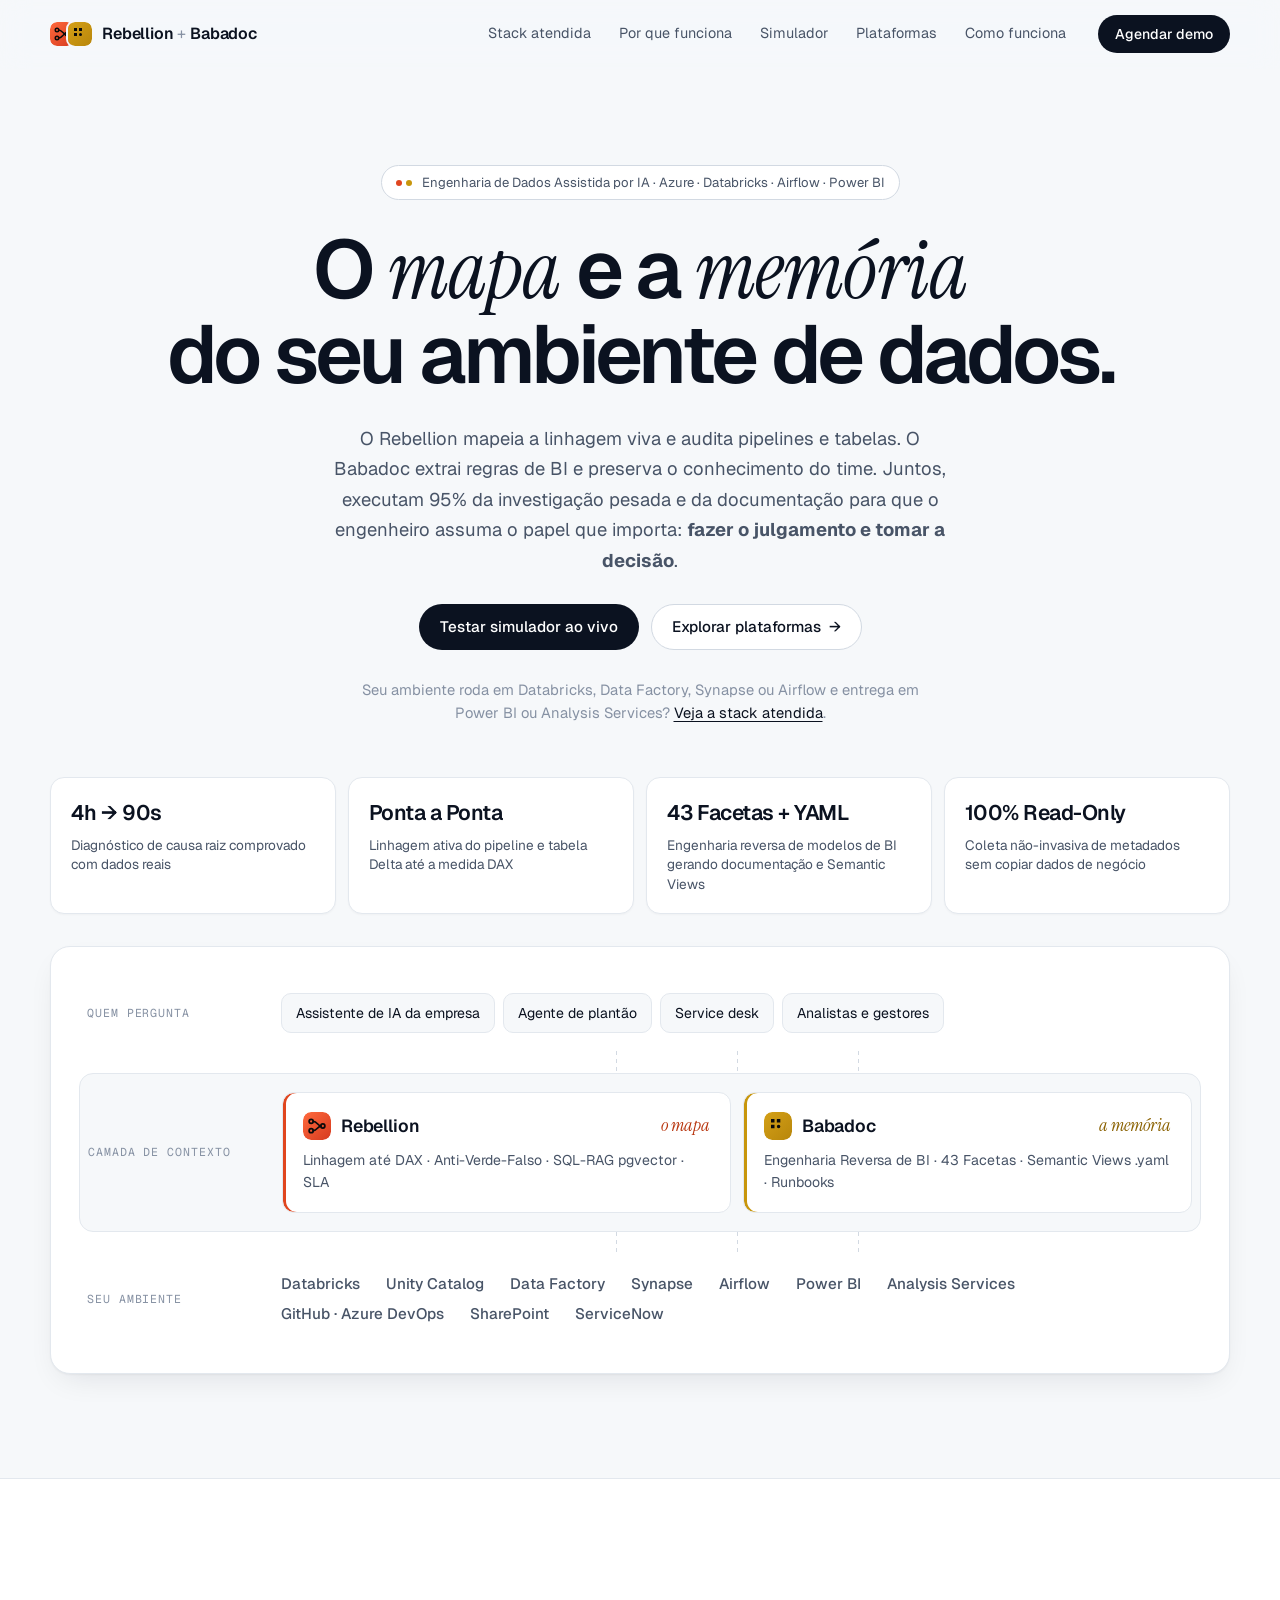
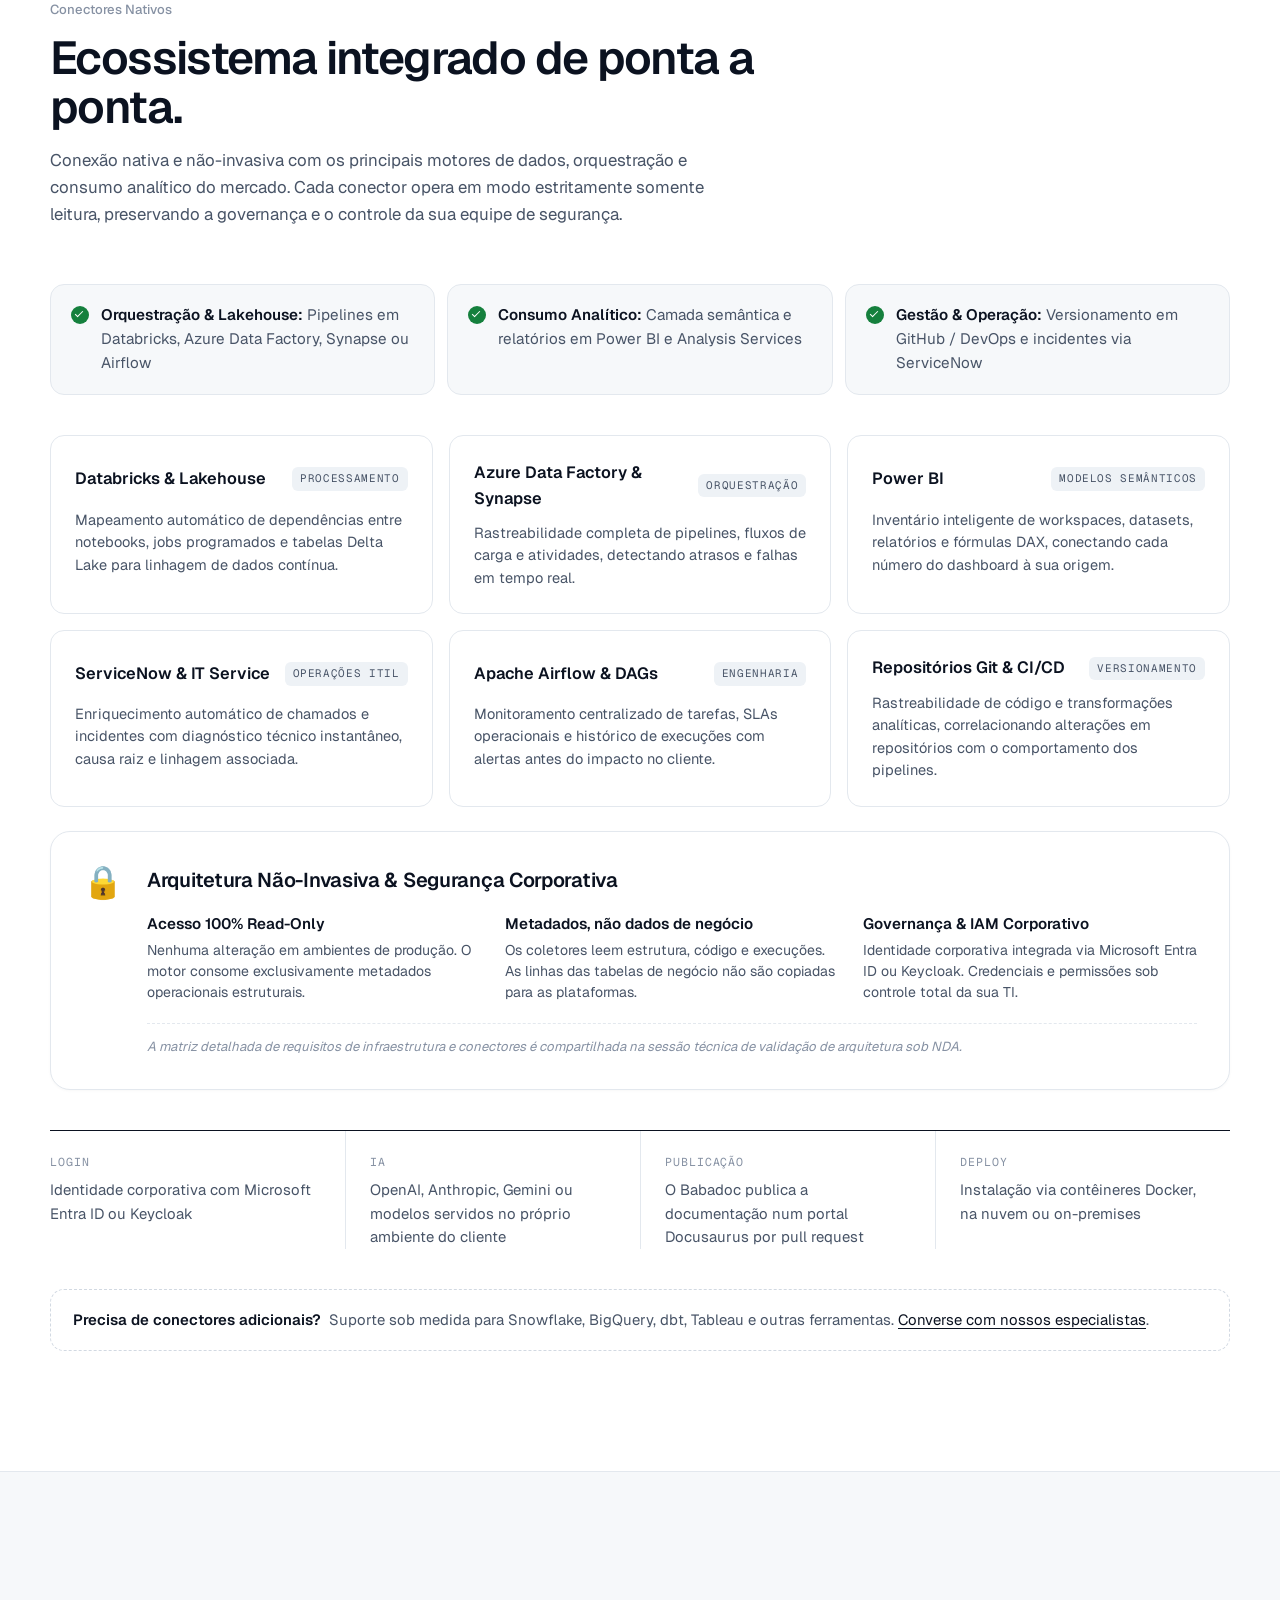
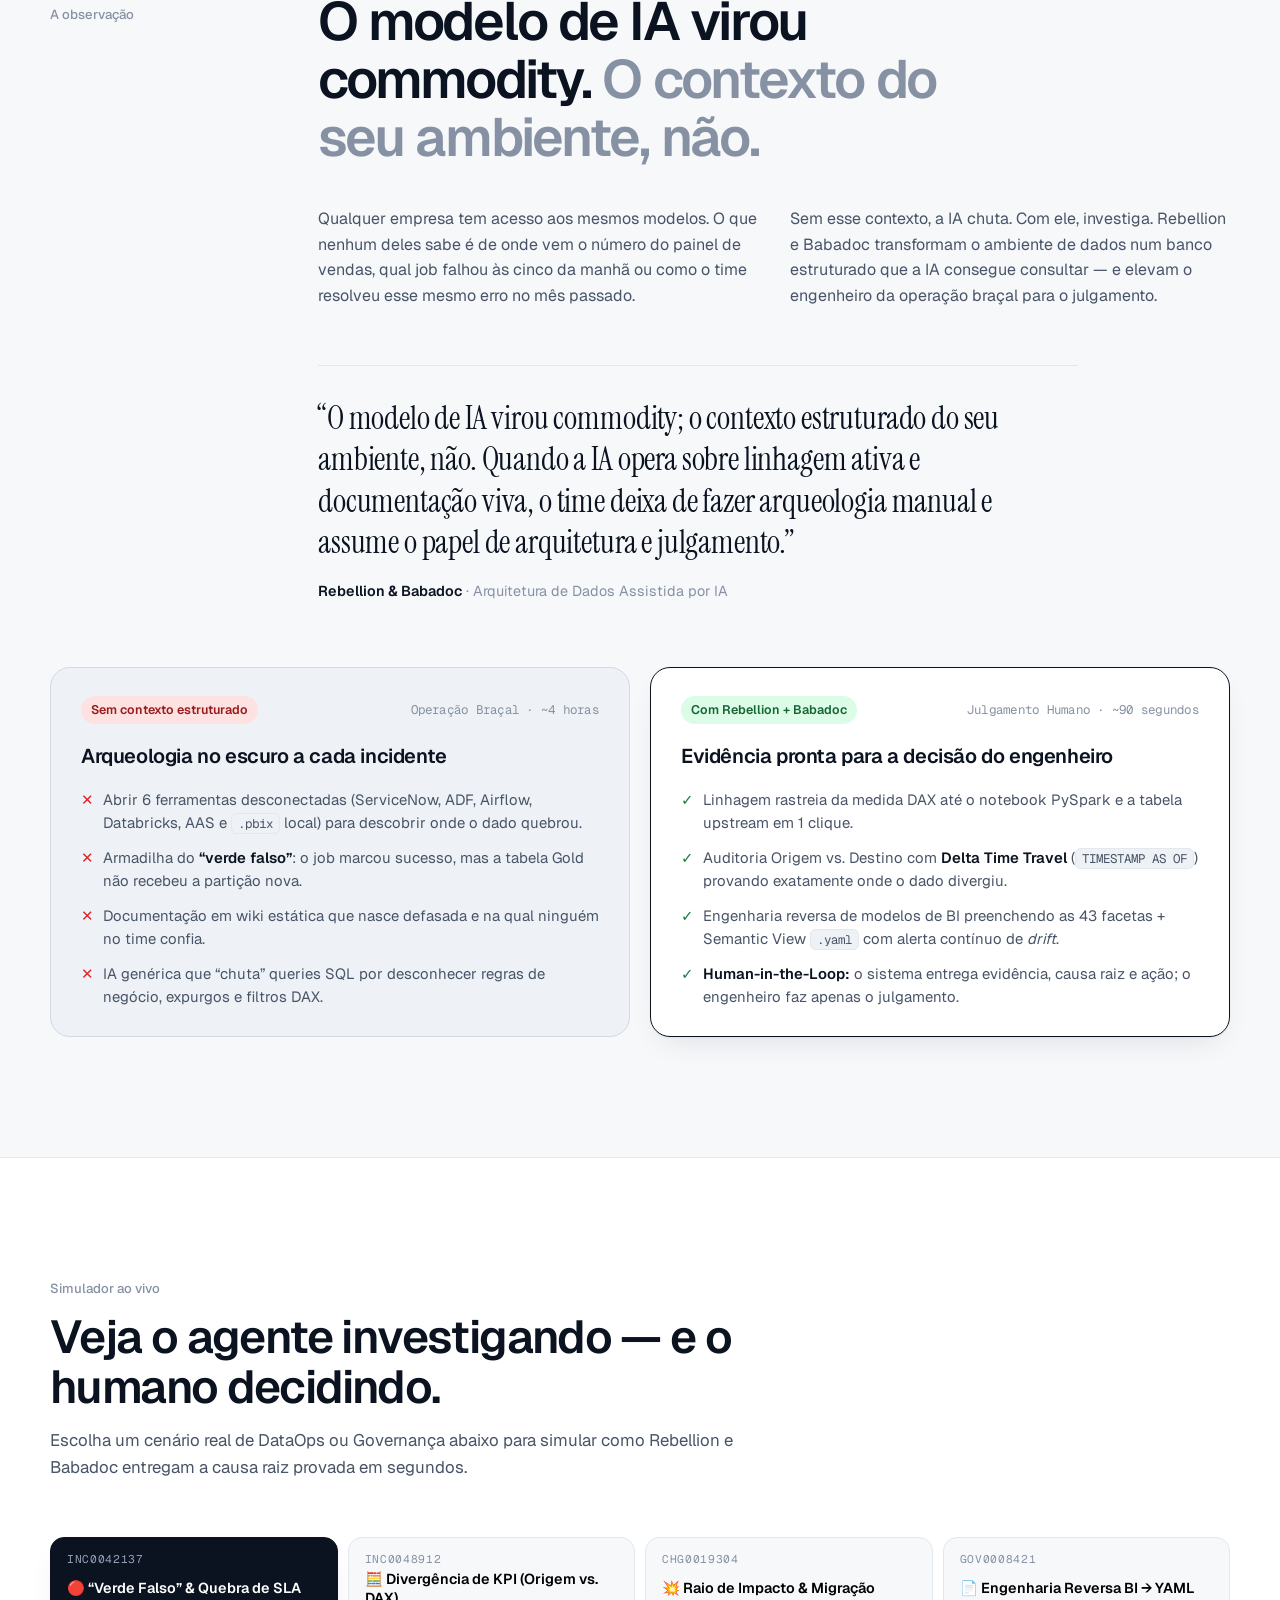
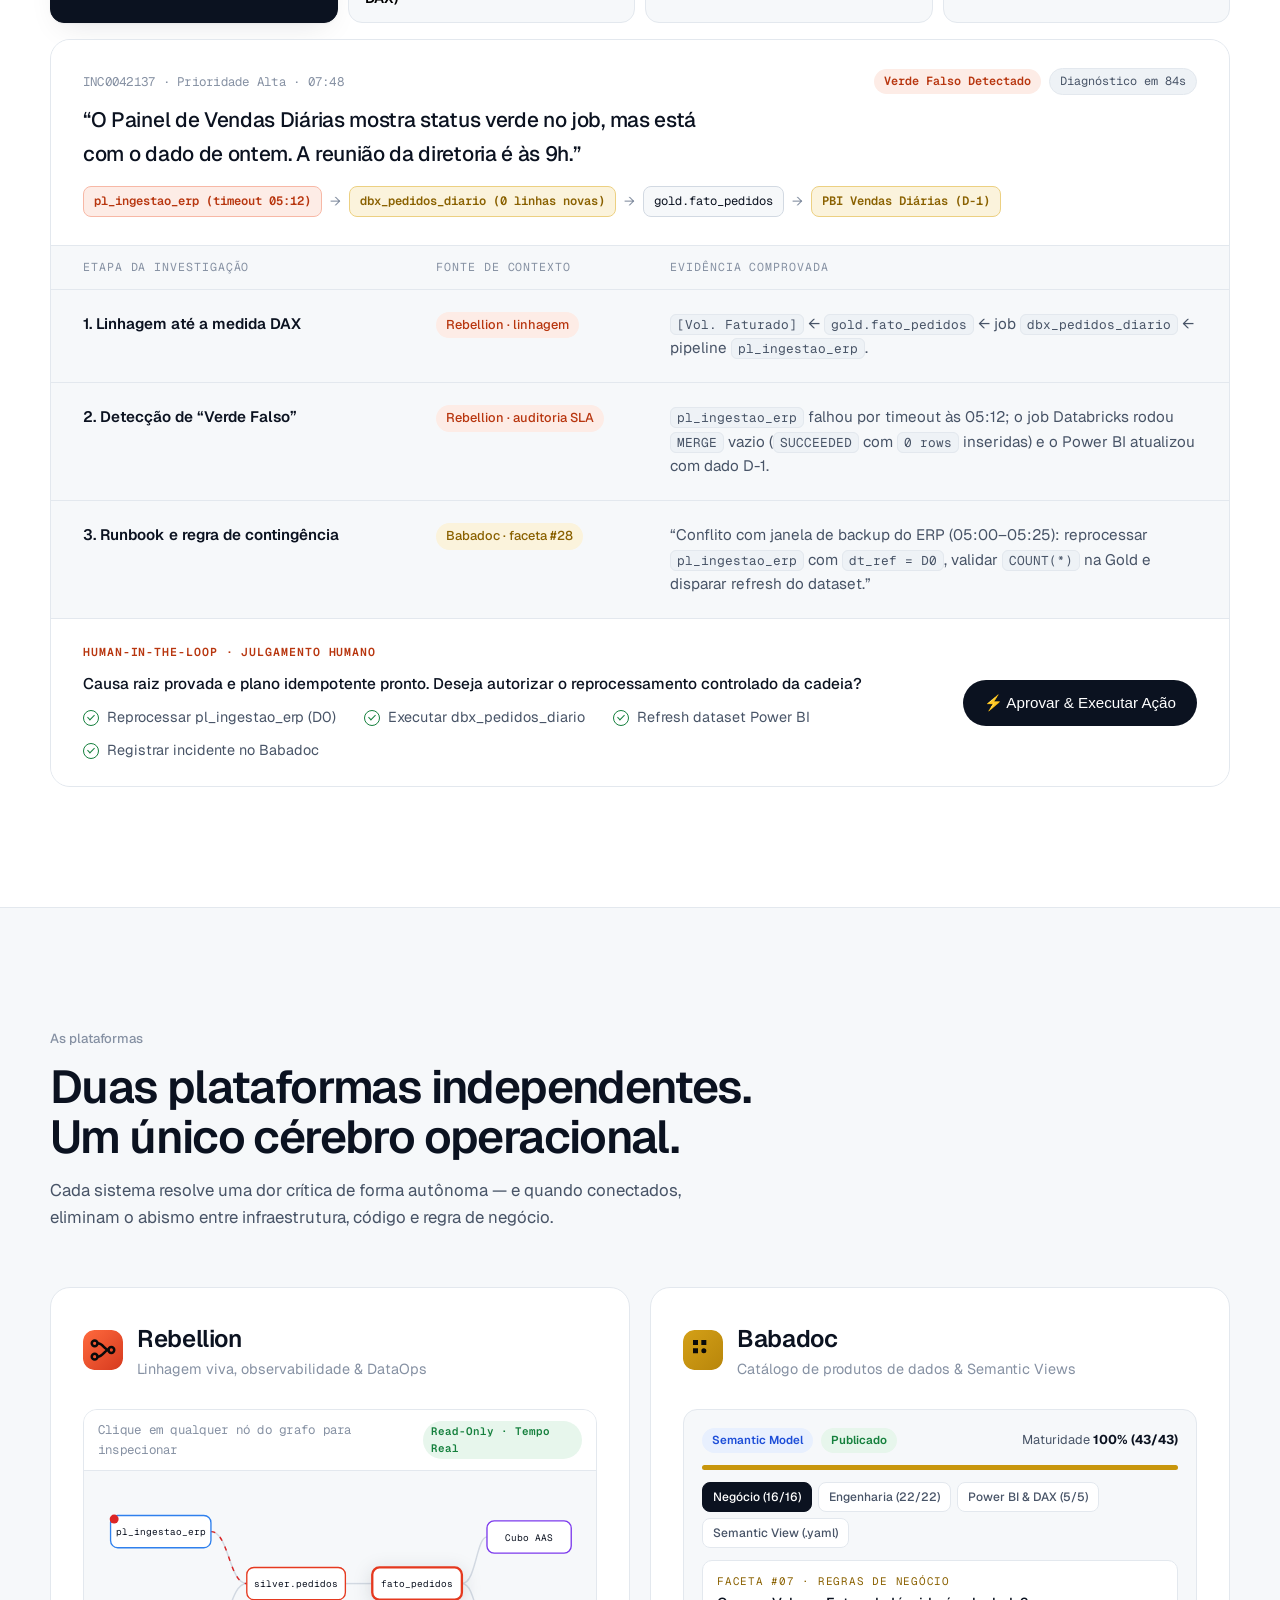
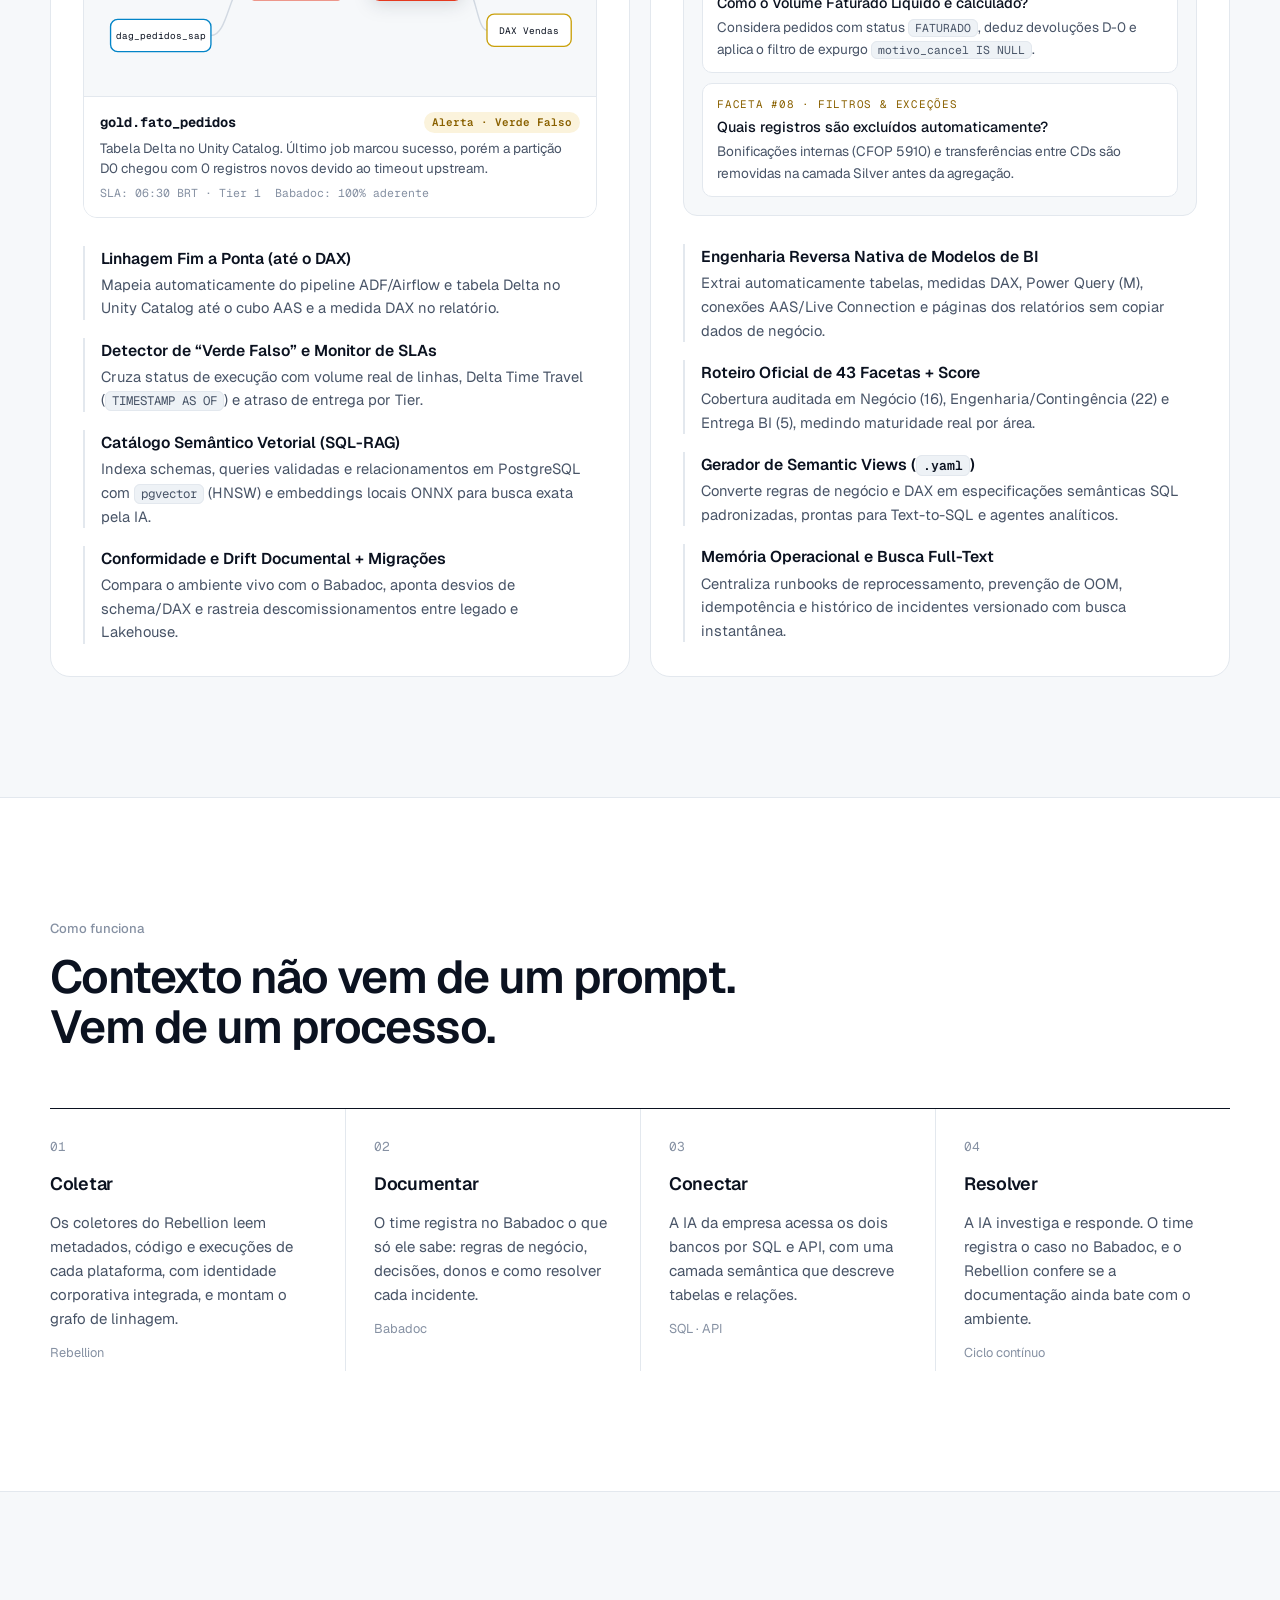
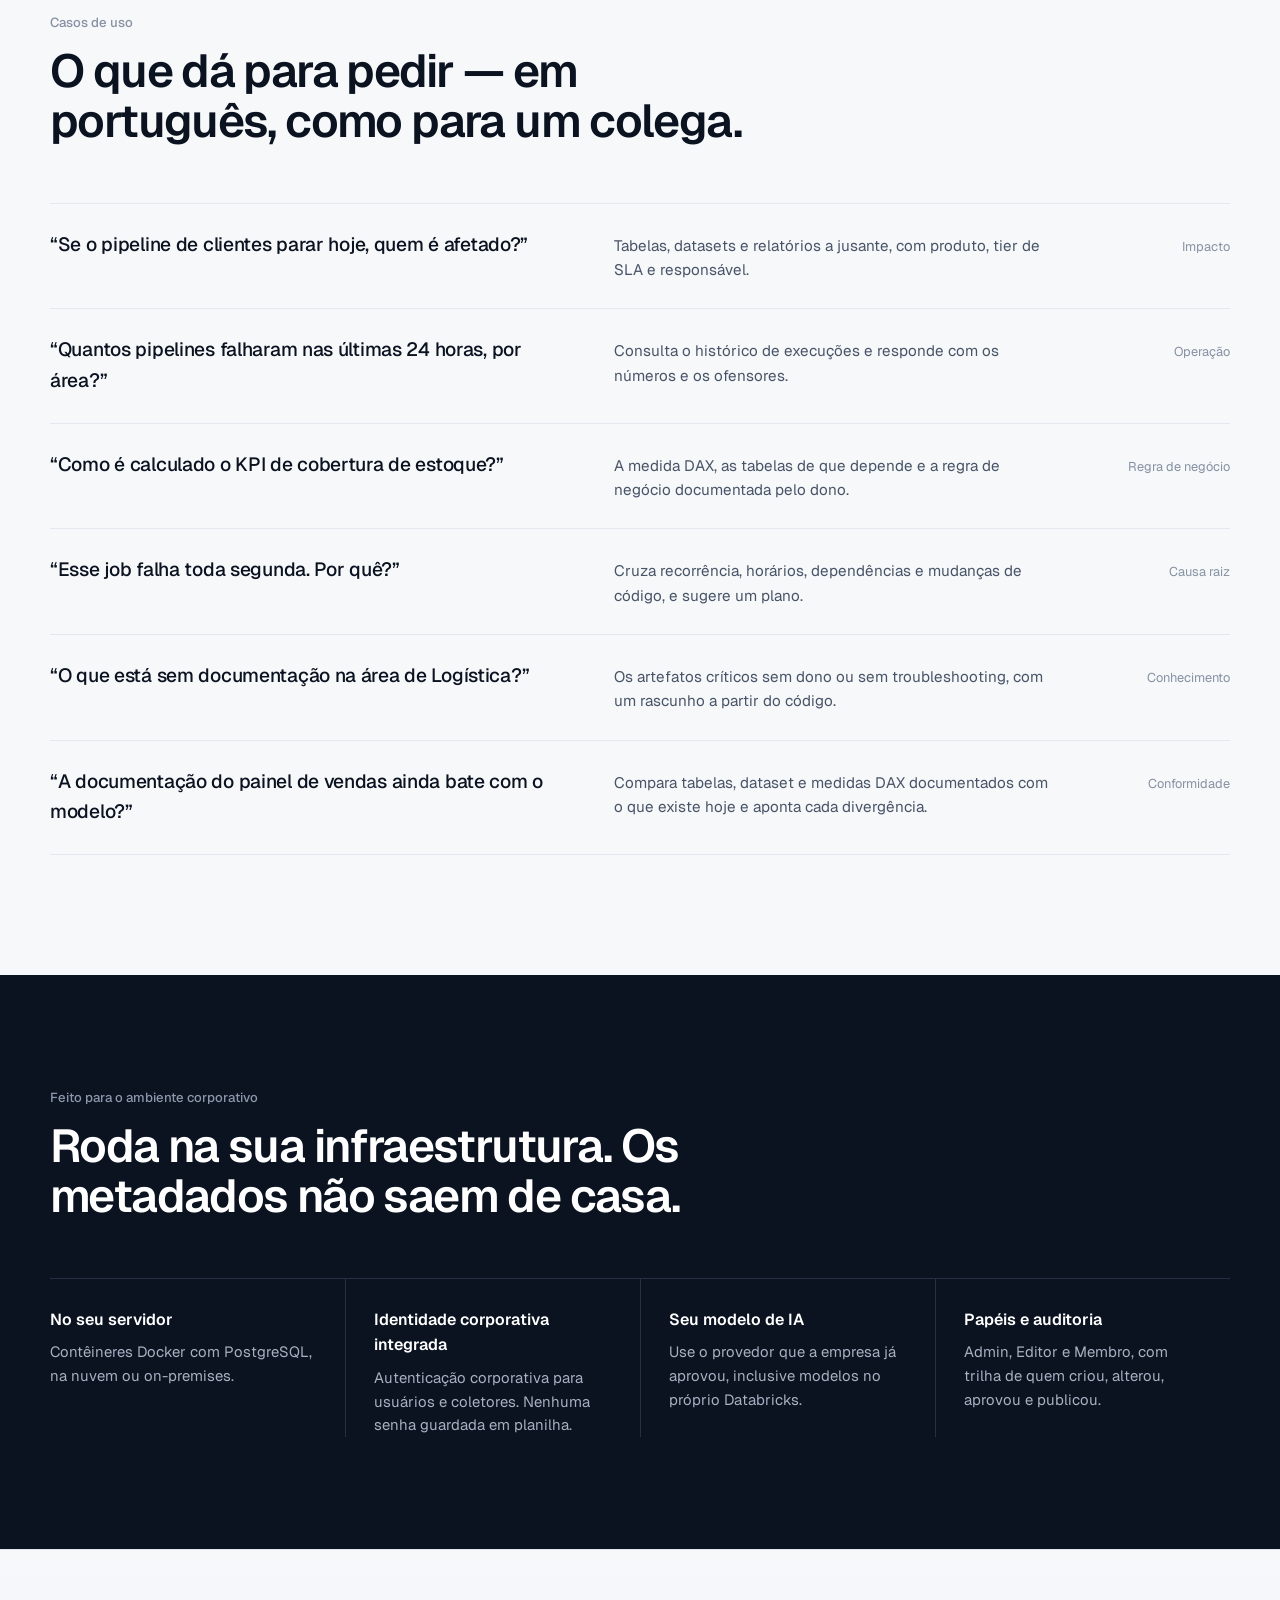
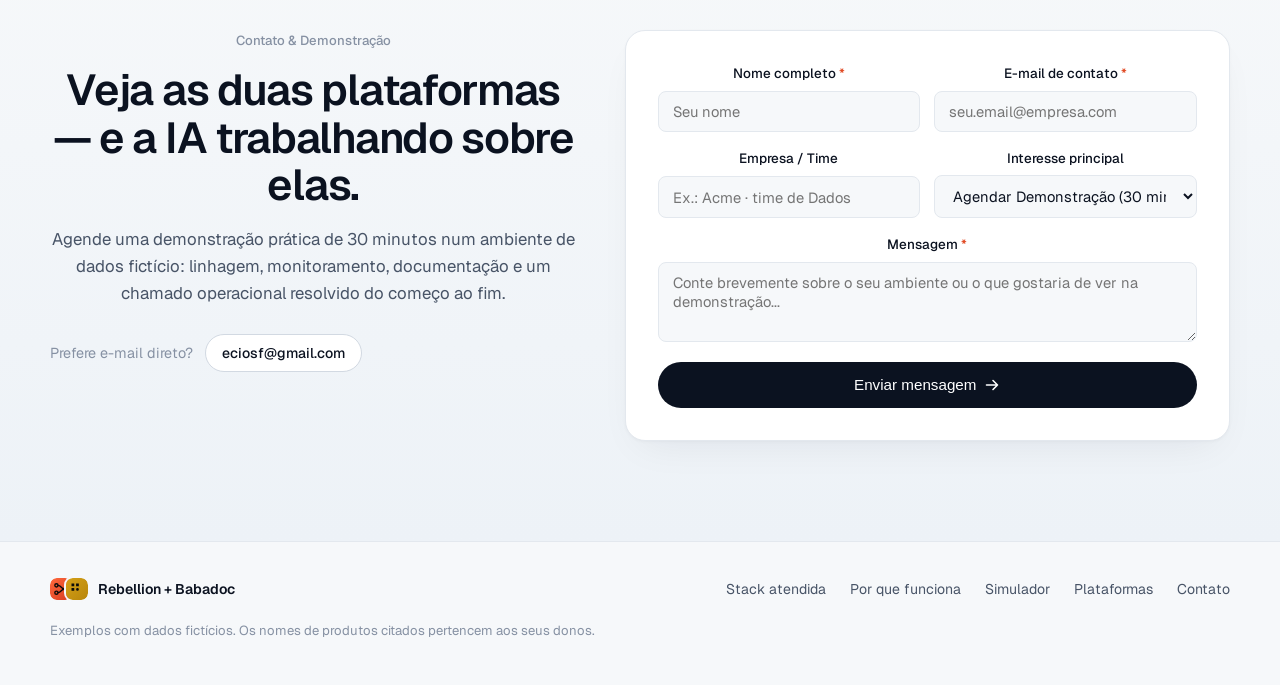
==== commit 769ac2f4: "chore: remove SSO and .pbit references from landing copy" ====
--- a/index.html
+++ b/index.html
@@ -69,11 +69,11 @@
           </li>
           <li>
             <strong>43 Facetas + YAML</strong>
-            <span>Engenharia reversa de <code>.pbit</code> gerando documentação e Semantic Views</span>
+            <span>Engenharia reversa de modelos de BI gerando documentação e Semantic Views</span>
           </li>
           <li>
             <strong>100% Read-Only</strong>
-            <span>Coleta não-invasiva via SSO sem copiar dados de negócio</span>
+            <span>Coleta não-invasiva de metadados sem copiar dados de negócio</span>
           </li>
         </ul>
       </div>
@@ -100,7 +100,7 @@
               </div>
               <div class="tile tile--bab">
                 <div class="tile__head"><img src="assets/babadoc-logo.svg" alt="" width="28" height="28" /><b>Babadoc</b><span>a memória</span></div>
-                <p>Engenharia Reversa .pbit · 43 Facetas · Semantic Views .yaml · Runbooks</p>
+                <p>Engenharia Reversa de BI · 43 Facetas · Semantic Views .yaml · Runbooks</p>
               </div>
             </div>
           </div>
@@ -200,7 +200,7 @@
               </div>
               <div>
                 <b>Governança &amp; IAM Corporativo</b>
-                <p>Integração nativa com Microsoft Entra ID (SSO) ou Keycloak. Credenciais e permissões sob controle total da sua TI.</p>
+                <p>Identidade corporativa integrada via Microsoft Entra ID ou Keycloak. Credenciais e permissões sob controle total da sua TI.</p>
               </div>
             </div>
             <p class="sec-box__note"><i>A matriz detalhada de requisitos de infraestrutura e conectores é compartilhada na sessão técnica de validação de arquitetura sob NDA.</i></p>
@@ -208,7 +208,7 @@
         </div>
 
         <div class="integr">
-          <div><span class="integr__k">Login</span><p>SSO com Microsoft Entra ID ou Keycloak</p></div>
+          <div><span class="integr__k">Login</span><p>Identidade corporativa com Microsoft Entra ID ou Keycloak</p></div>
           <div><span class="integr__k">IA</span><p>OpenAI, Anthropic, Gemini ou modelos servidos no próprio ambiente do cliente</p></div>
           <div><span class="integr__k">Publicação</span><p>O Babadoc publica a documentação num portal Docusaurus por pull request</p></div>
           <div><span class="integr__k">Deploy</span><p>Instalação via contêineres Docker, na nuvem ou on-premises</p></div>
@@ -264,7 +264,7 @@
             <ul class="compare-list">
               <li>Linhagem rastreia da medida DAX até o notebook PySpark e a tabela upstream em 1 clique.</li>
               <li>Auditoria Origem vs. Destino com <b>Delta Time Travel</b> (<code>TIMESTAMP AS OF</code>) provando exatamente onde o dado divergiu.</li>
-              <li>Engenharia reversa de <code>.pbit</code> preenchendo as 43 facetas + Semantic View <code>.yaml</code> com alerta contínuo de <i>drift</i>.</li>
+              <li>Engenharia reversa de modelos de BI preenchendo as 43 facetas + Semantic View <code>.yaml</code> com alerta contínuo de <i>drift</i>.</li>
               <li><b>Human-in-the-Loop:</b> o sistema entrega evidência, causa raiz e ação; o engenheiro faz apenas o julgamento.</li>
             </ul>
           </article>
@@ -295,9 +295,9 @@
               <span class="sim-tab__k">CHG0019304</span>
               <b>💥 Raio de Impacto &amp; Migração</b>
             </button>
-            <button type="button" class="sim-tab" role="tab" aria-selected="false" data-scenario="pbit">
+            <button type="button" class="sim-tab" role="tab" aria-selected="false" data-scenario="semantic">
               <span class="sim-tab__k">GOV0008421</span>
-              <b>📄 Engenharia Reversa .pbit → YAML</b>
+              <b>📄 Engenharia Reversa BI → YAML</b>
             </button>
           </div>
 
@@ -482,7 +482,7 @@
               </div>
             </figure>
             <ul class="caps">
-              <li><b>Engenharia Reversa Nativa de <code>.pbit</code></b><span>Extrai automaticamente tabelas, medidas DAX, Power Query (M), conexões AAS/Live Connection e páginas locais sem precisar subir dados.</span></li>
+              <li><b>Engenharia Reversa Nativa de Modelos de BI</b><span>Extrai automaticamente tabelas, medidas DAX, Power Query (M), conexões AAS/Live Connection e páginas dos relatórios sem copiar dados de negócio.</span></li>
               <li><b>Roteiro Oficial de 43 Facetas + Score</b><span>Cobertura auditada em Negócio (16), Engenharia/Contingência (22) e Entrega BI (5), medindo maturidade real por área.</span></li>
               <li><b>Gerador de Semantic Views (<code>.yaml</code>)</b><span>Converte regras de negócio e DAX em especificações semânticas SQL padronizadas, prontas para Text-to-SQL e agentes analíticos.</span></li>
               <li><b>Memória Operacional e Busca Full-Text</b><span>Centraliza runbooks de reprocessamento, prevenção de OOM, idempotência e histórico de incidentes versionado com busca instantânea.</span></li>
@@ -503,7 +503,7 @@
           <li>
             <span class="flow__n">01</span>
             <h3>Coletar</h3>
-            <p>Os coletores do Rebellion leem metadados, código e execuções de cada plataforma, com login corporativo (SSO), e montam o grafo de linhagem.</p>
+            <p>Os coletores do Rebellion leem metadados, código e execuções de cada plataforma, com identidade corporativa integrada, e montam o grafo de linhagem.</p>
             <span class="flow__tags">Rebellion</span>
           </li>
           <li>
@@ -555,7 +555,7 @@
         </div>
         <div class="band__grid">
           <div><b>No seu servidor</b><p>Contêineres Docker com PostgreSQL, na nuvem ou on-premises.</p></div>
-          <div><b>Login corporativo</b><p>SSO para usuários e coletores. Nenhuma senha guardada em planilha.</p></div>
+          <div><b>Identidade corporativa integrada</b><p>Autenticação corporativa para usuários e coletores. Nenhuma senha guardada em planilha.</p></div>
           <div><b>Seu modelo de IA</b><p>Use o provedor que a empresa já aprovou, inclusive modelos no próprio Databricks.</p></div>
           <div><b>Papéis e auditoria</b><p>Admin, Editor e Membro, com trilha de quem criou, alterou, aprovou e publicou.</p></div>
         </div>
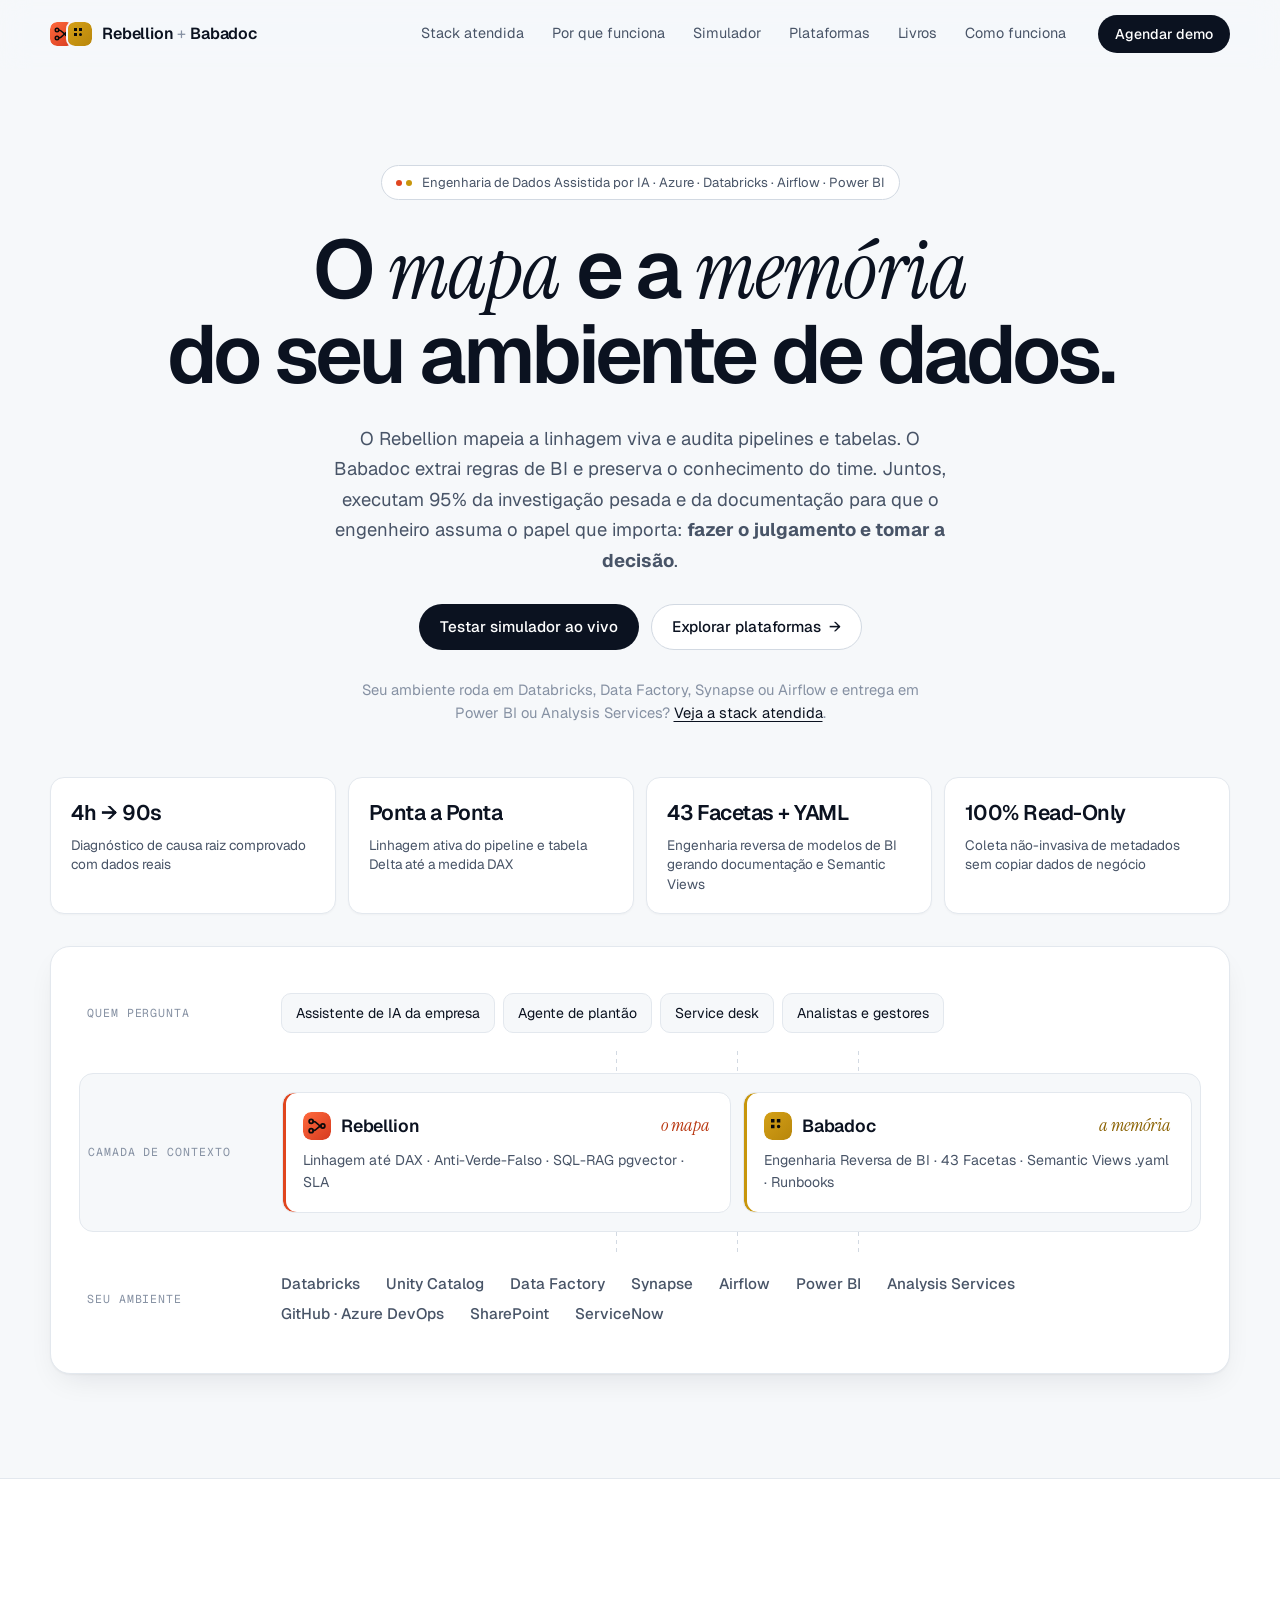
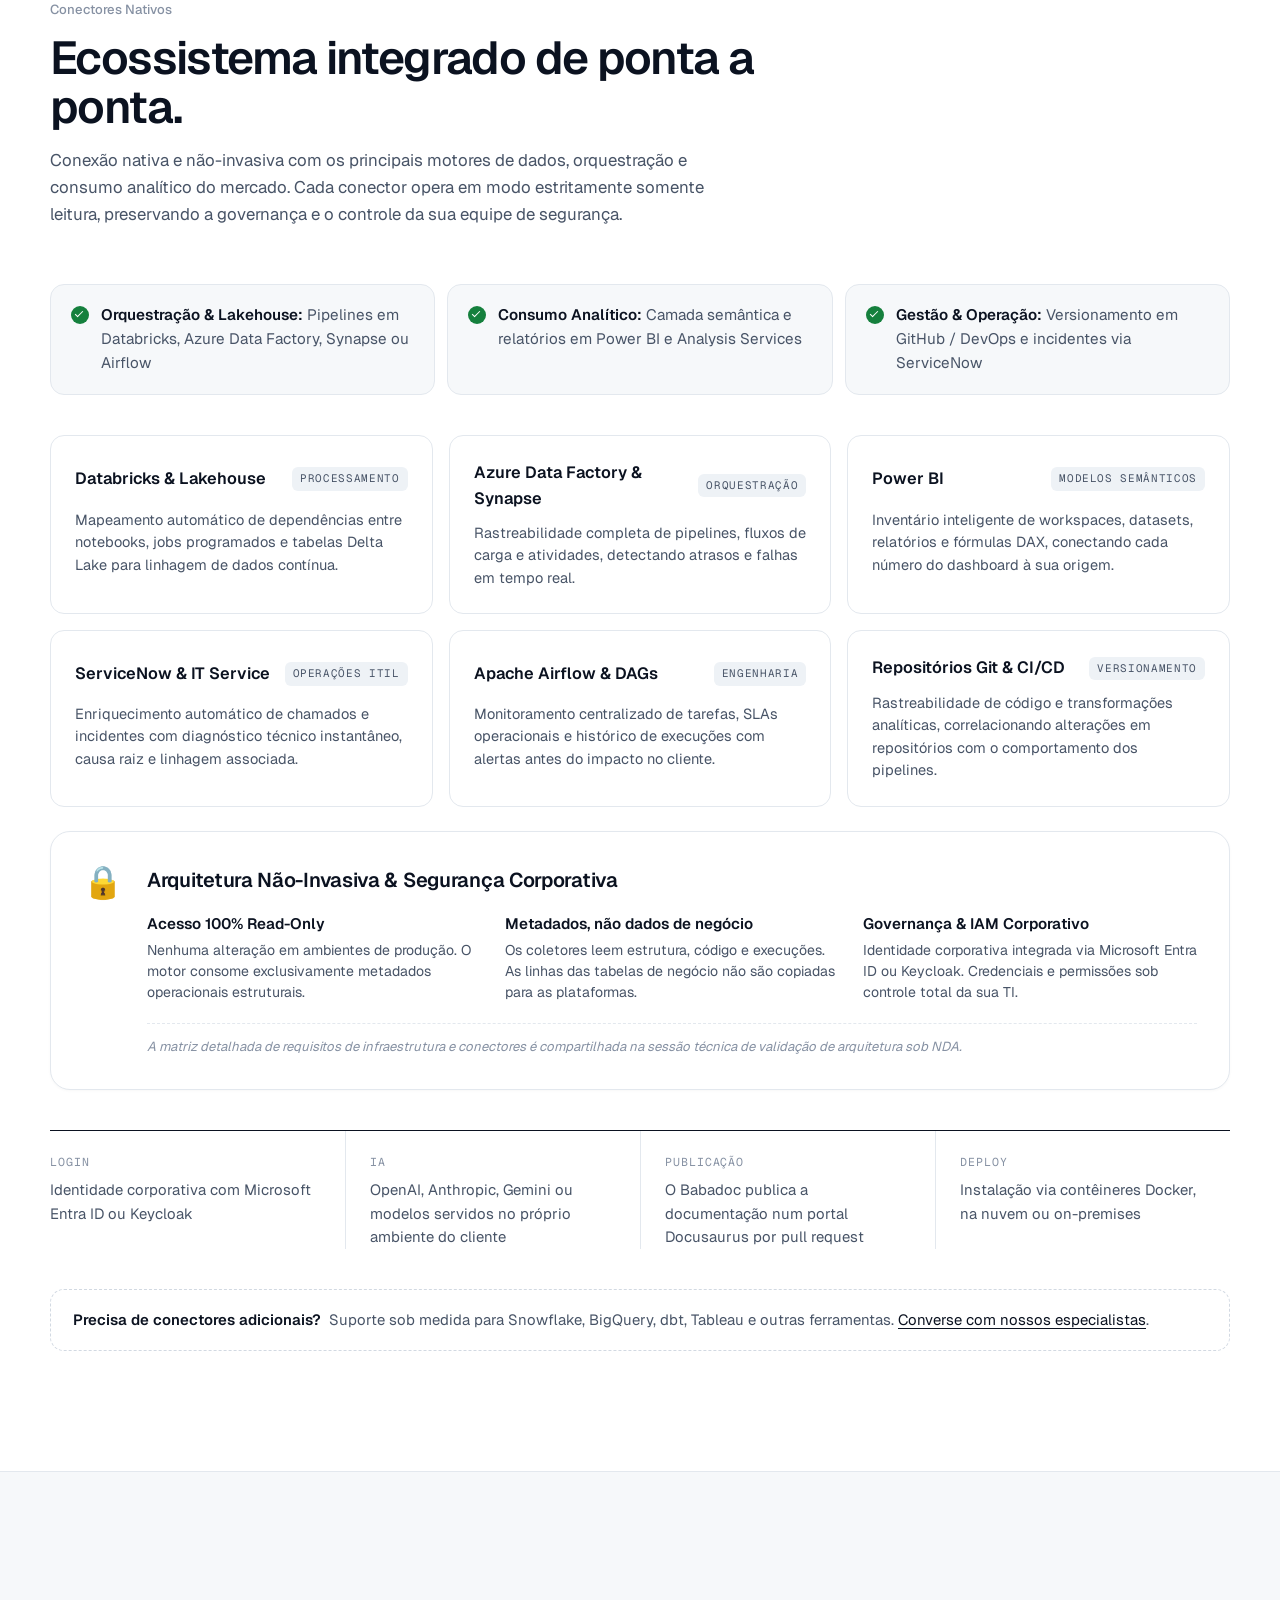
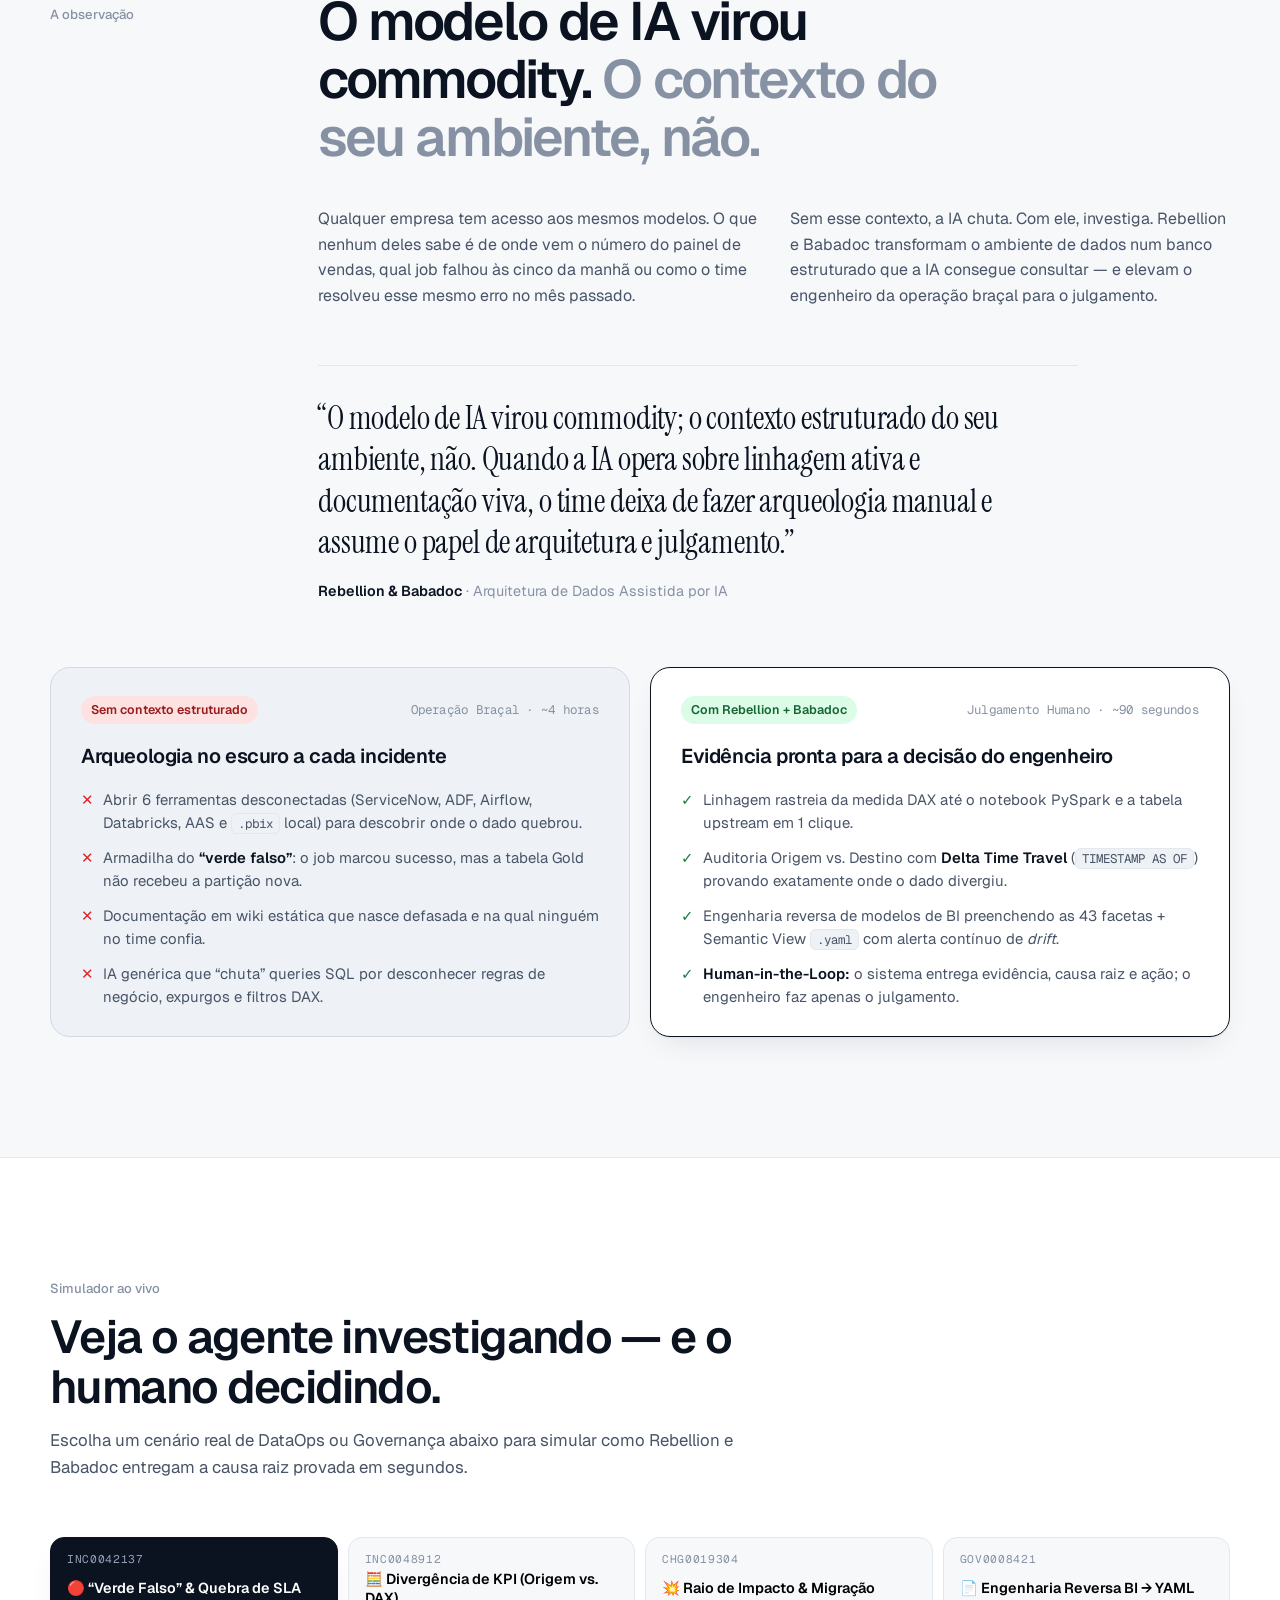
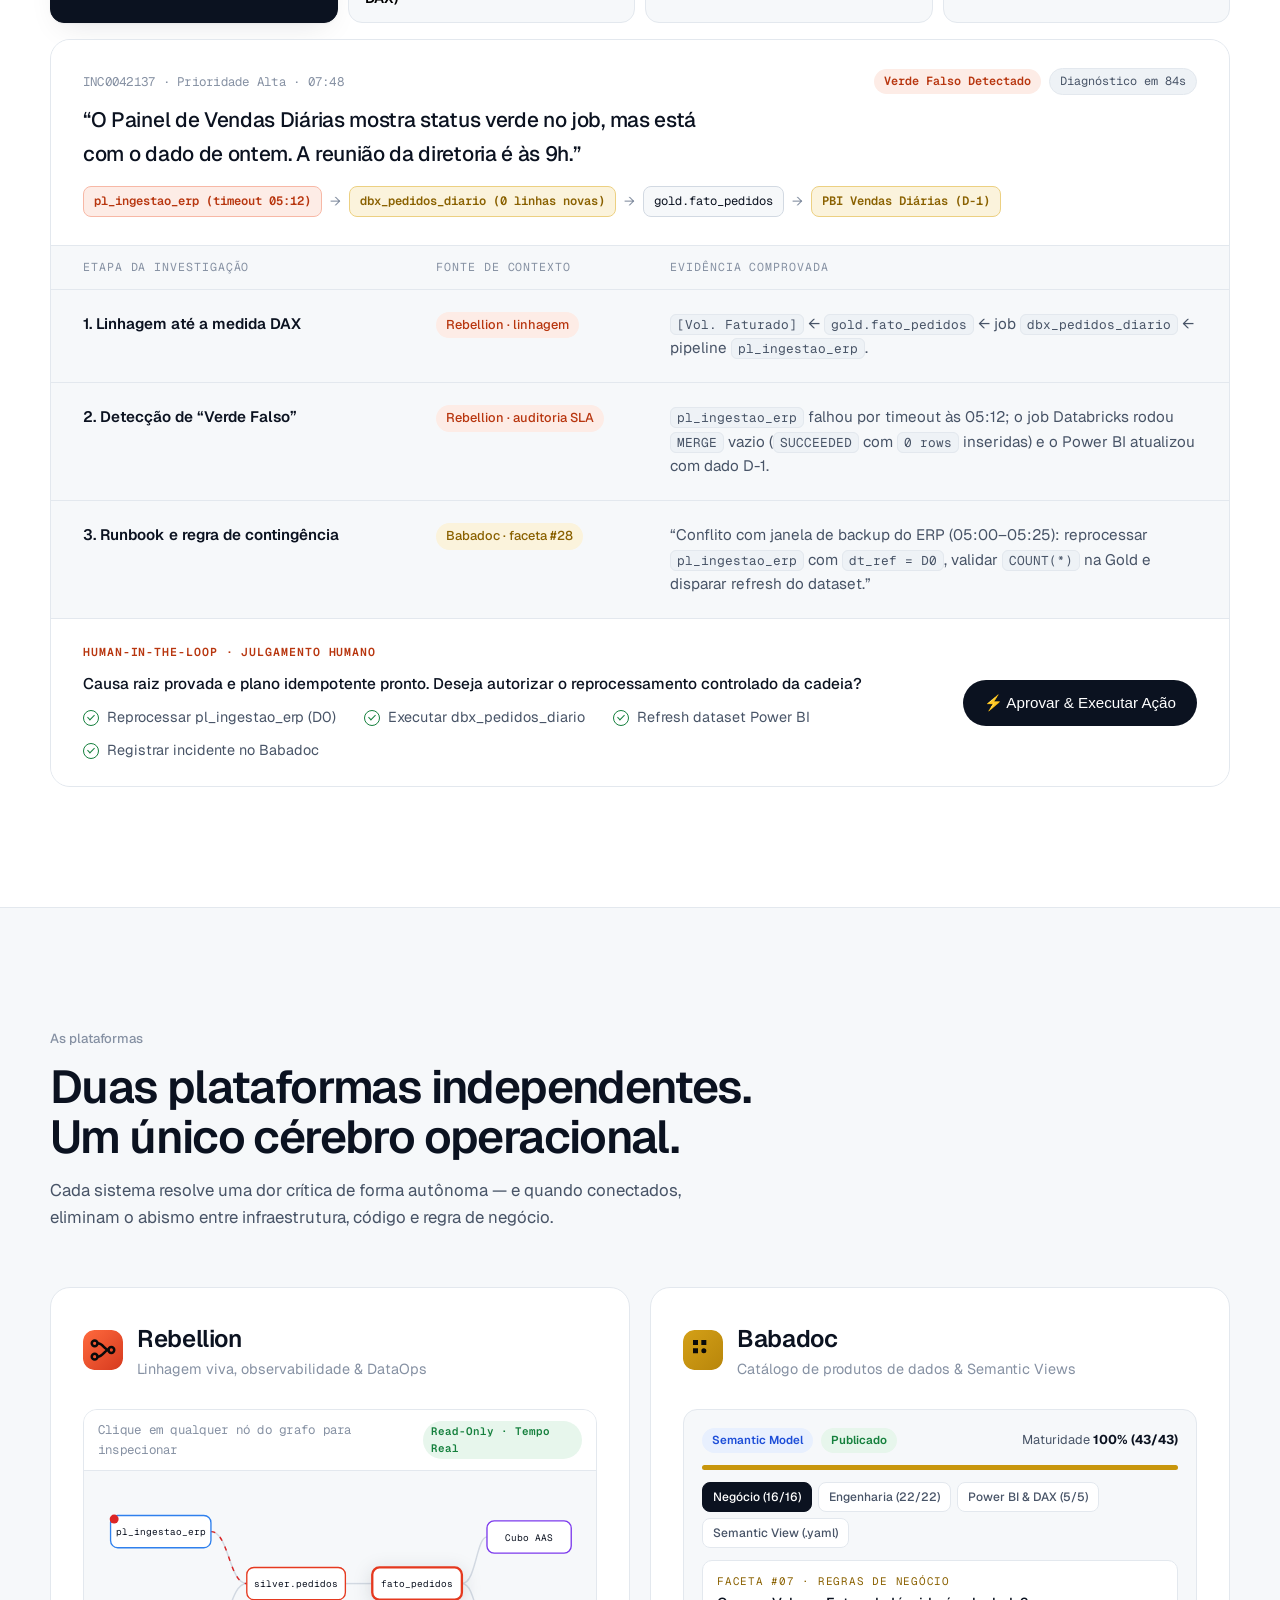
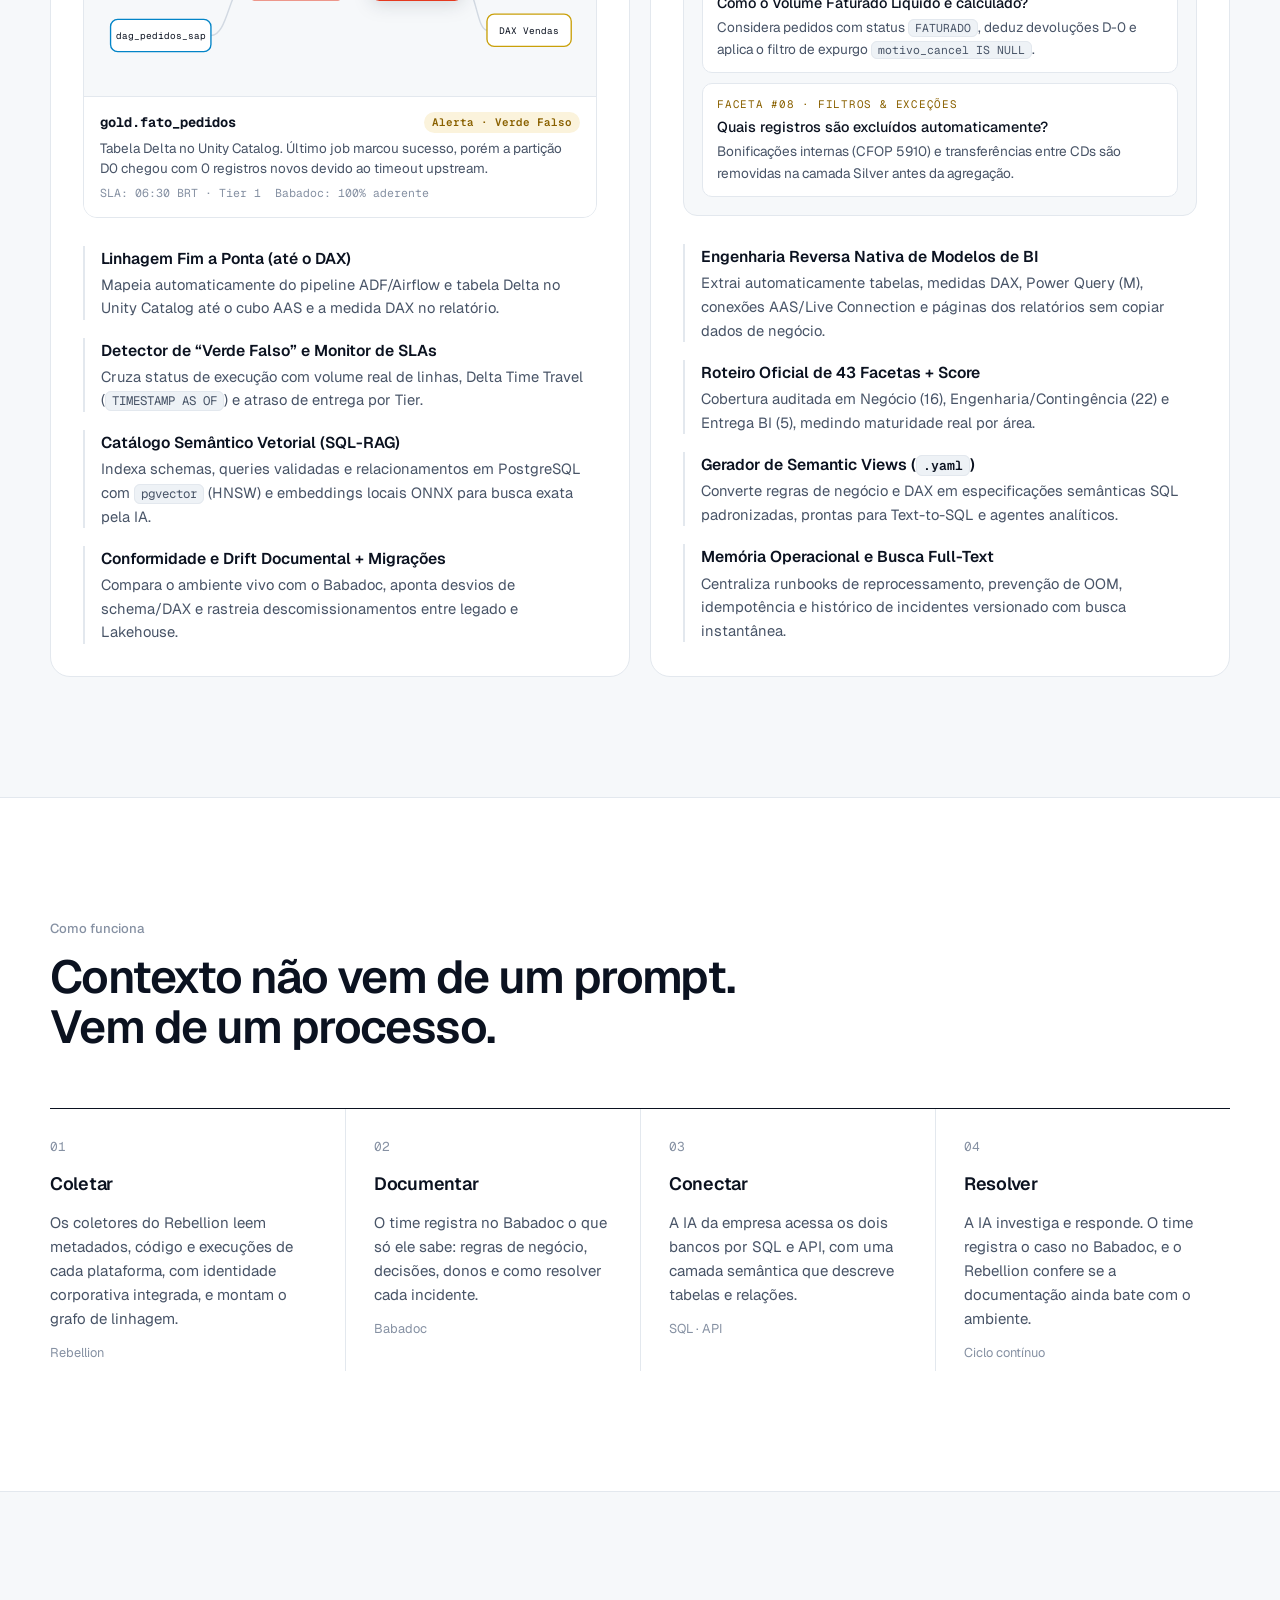
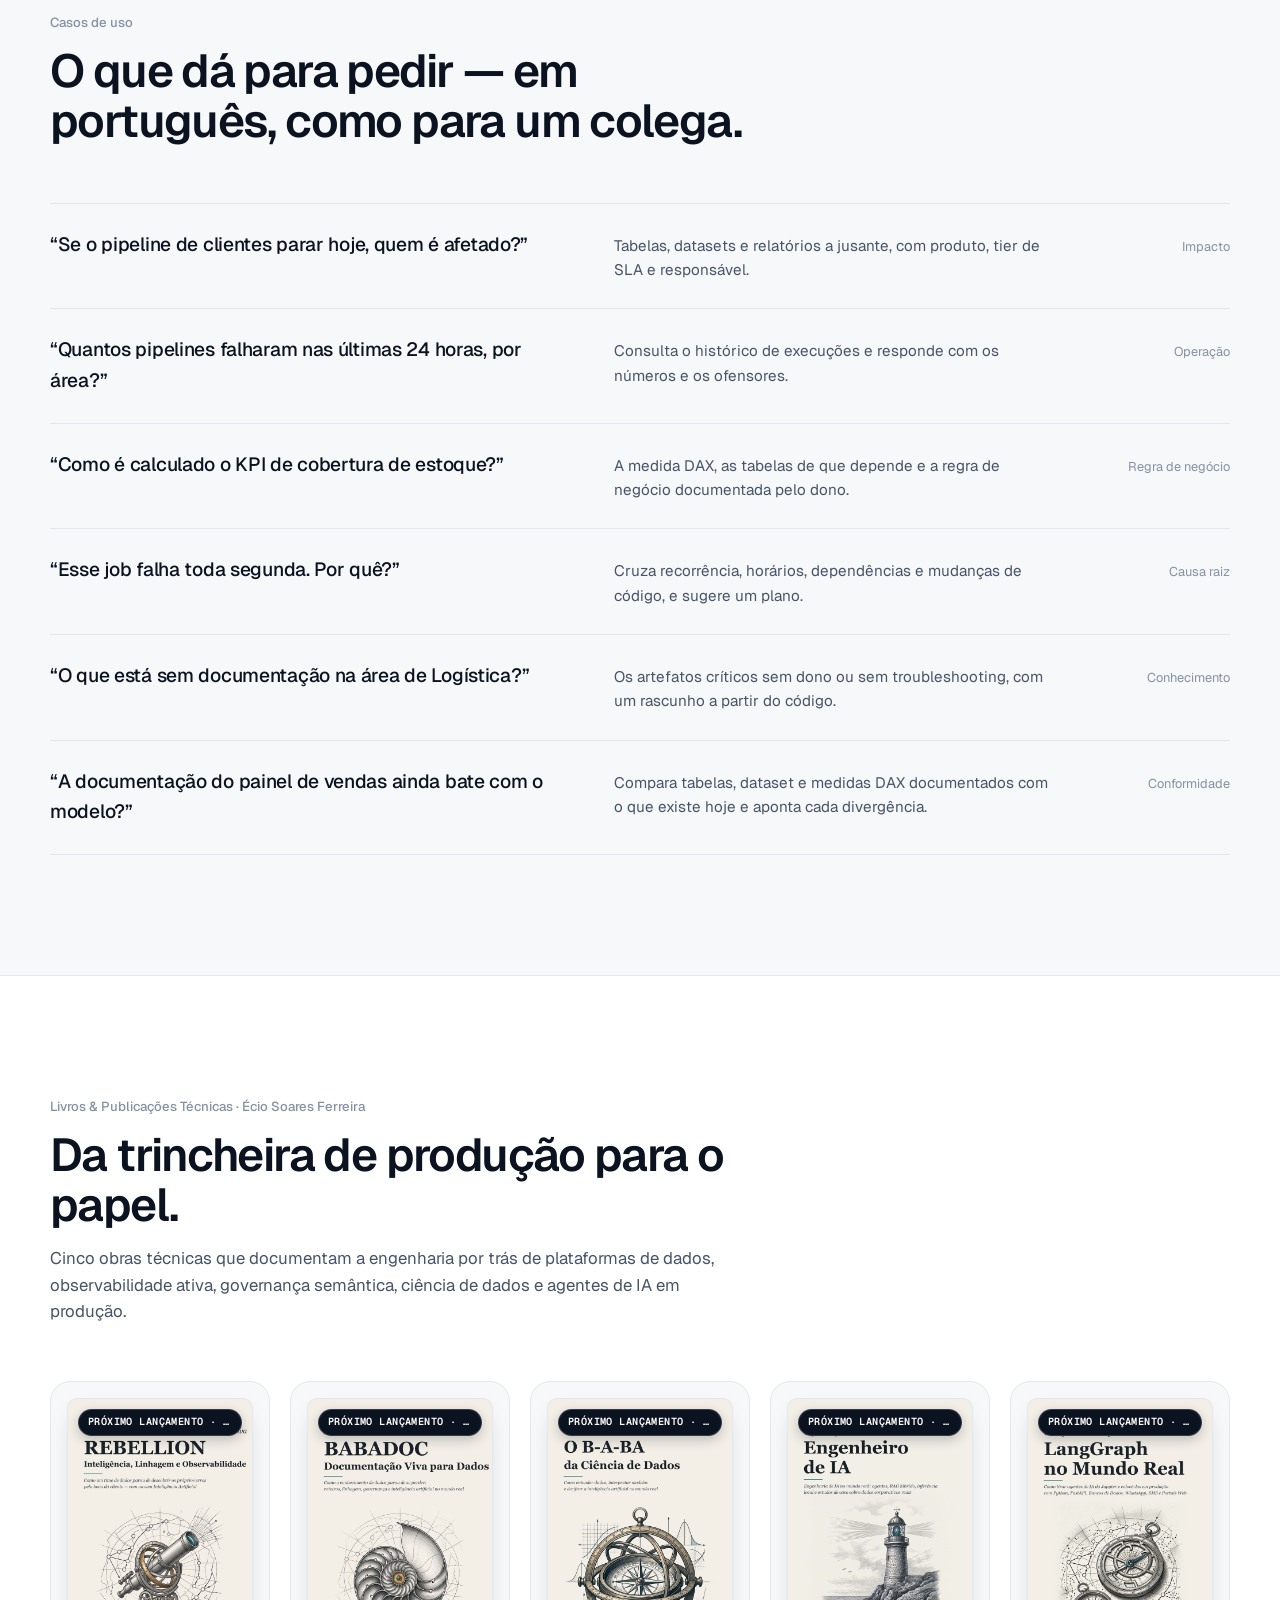
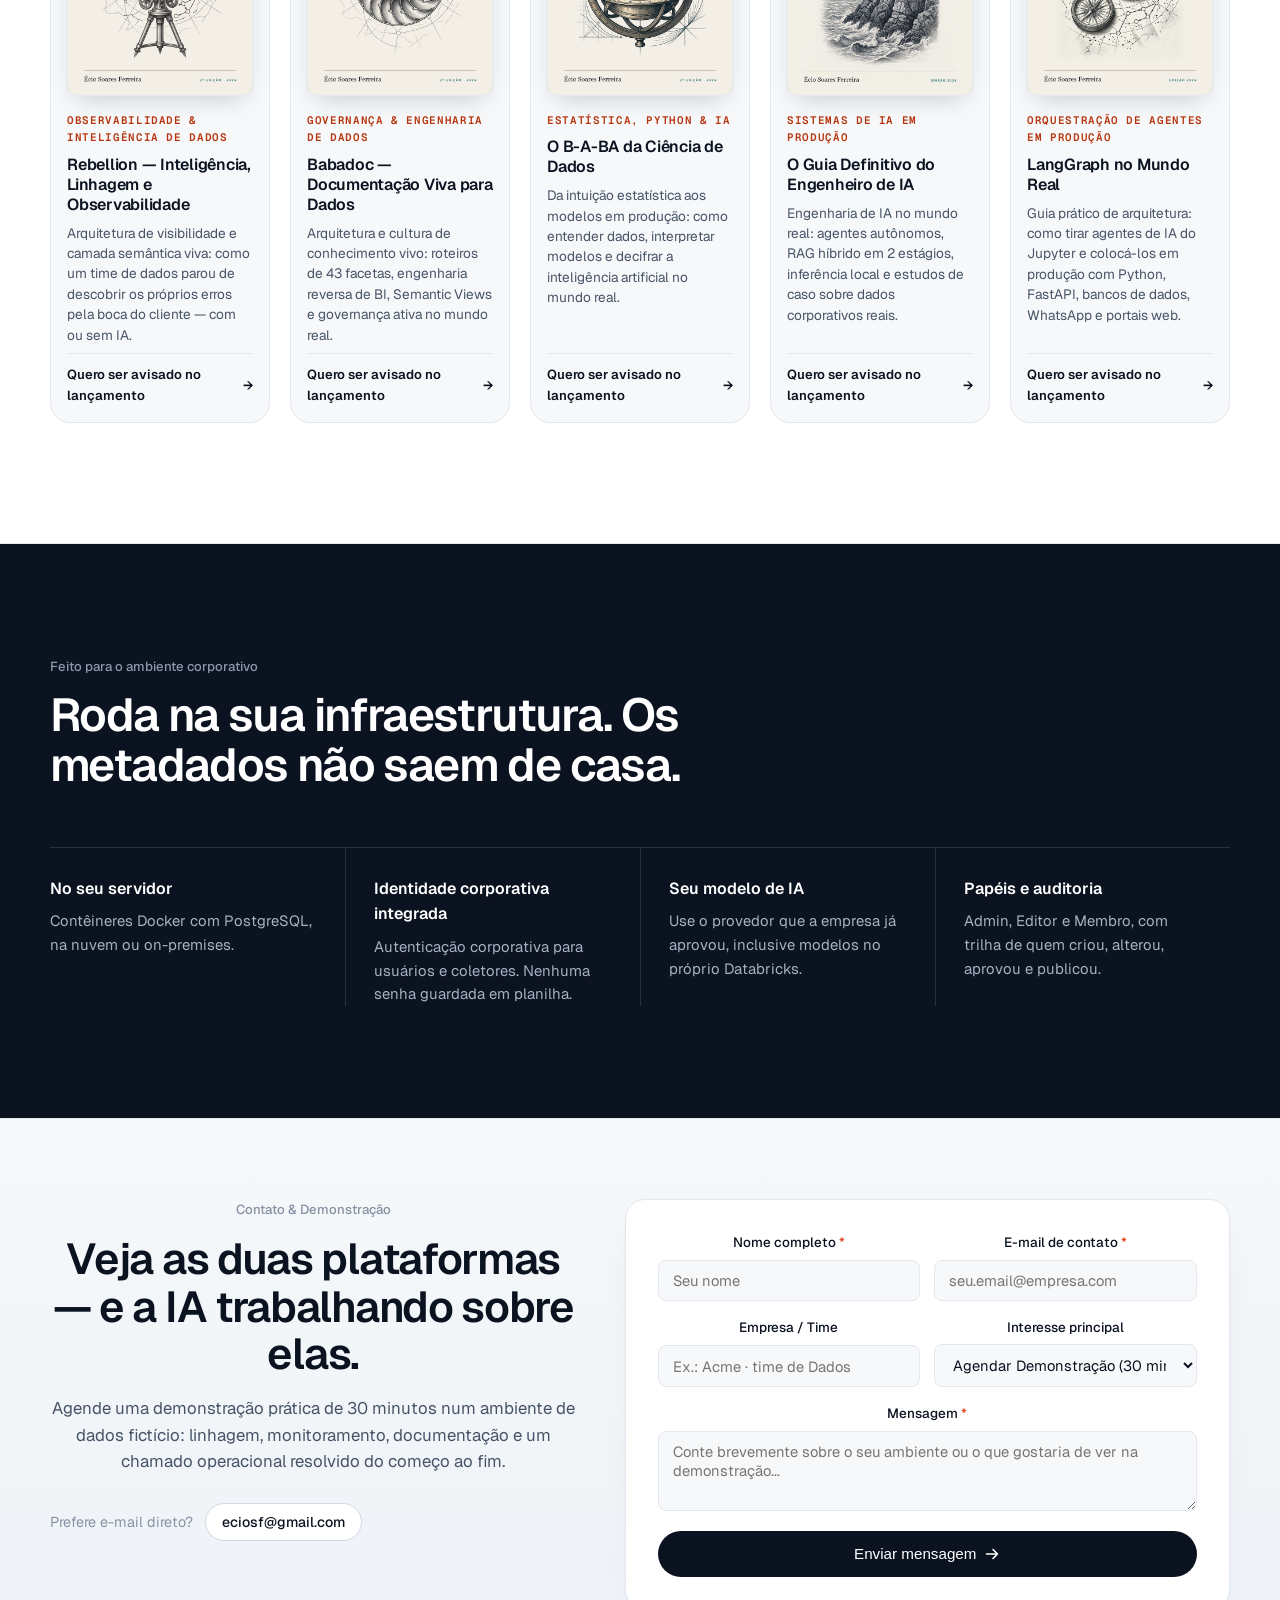
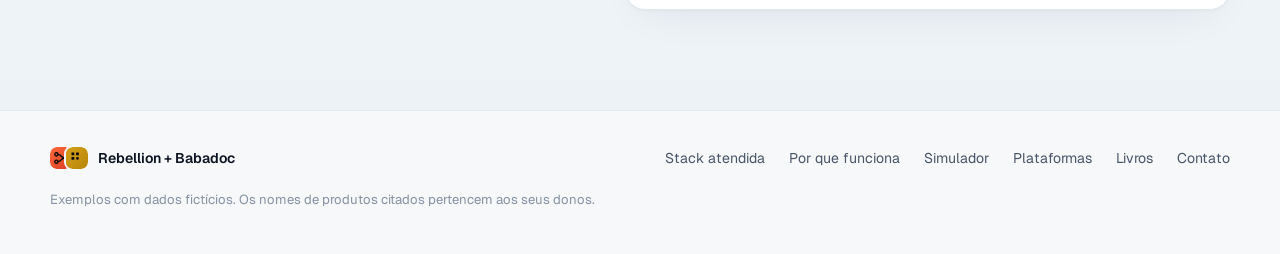
==== commit b2bbc567: "feat(site): add Proximos Lancamentos book showcase with 5 upcoming editions" ====
--- a/index.html
+++ b/index.html
@@ -31,6 +31,7 @@
         <a href="#observacao">Por que funciona</a>
         <a href="#exemplo">Simulador</a>
         <a href="#plataformas">Plataformas</a>
+        <a href="#livros">Livros</a>
         <a href="#como">Como funciona</a>
       </nav>
       <a class="btn btn--dark btn--sm" href="#contato">Agendar demo</a>
@@ -546,6 +547,84 @@
       </div>
     </section>
 
+    <!-- ================= LIVROS / PRÓXIMOS LANÇAMENTOS ================= -->
+    <section class="section section--tint" id="livros">
+      <div class="wrap">
+        <div class="head">
+          <p class="eyebrow">Livros &amp; Publicações Técnicas · Écio Soares Ferreira</p>
+          <h2>Da trincheira de produção para o papel.</h2>
+          <p class="head__lead">Cinco obras técnicas que documentam a engenharia por trás de plataformas de dados, observabilidade ativa, governança semântica, ciência de dados e agentes de IA em produção.</p>
+        </div>
+
+        <div class="books-grid">
+          <article class="book-card">
+            <div class="book-card__cover">
+              <span class="book-badge book-badge--launch">Próximo Lançamento · 2ª Edição</span>
+              <img src="assets/books/capa-rebellion-2ed.jpg" alt="Capa do livro Rebellion: Inteligência, Linhagem e Observabilidade (2ª Edição)" width="640" height="1024" loading="lazy" />
+            </div>
+            <div class="book-card__body">
+              <span class="book-card__kicker">Observabilidade &amp; Inteligência de Dados</span>
+              <h3>Rebellion — Inteligência, Linhagem e Observabilidade</h3>
+              <p>Arquitetura de visibilidade e camada semântica viva: como um time de dados parou de descobrir os próprios erros pela boca do cliente — com ou sem IA.</p>
+              <a href="#contato" class="book-card__cta" data-book-title="Rebellion — Inteligência, Linhagem e Observabilidade (2ª Edição)">Quero ser avisado no lançamento <span aria-hidden="true">→</span></a>
+            </div>
+          </article>
+
+          <article class="book-card">
+            <div class="book-card__cover">
+              <span class="book-badge book-badge--launch">Próximo Lançamento · 2ª Edição</span>
+              <img src="assets/books/capa-babadoc-2ed.jpg" alt="Capa do livro Babadoc: Documentação Viva para Dados (2ª Edição)" width="640" height="1024" loading="lazy" />
+            </div>
+            <div class="book-card__body">
+              <span class="book-card__kicker">Governança &amp; Engenharia de Dados</span>
+              <h3>Babadoc — Documentação Viva para Dados</h3>
+              <p>Arquitetura e cultura de conhecimento vivo: roteiros de 43 facetas, engenharia reversa de BI, Semantic Views e governança ativa no mundo real.</p>
+              <a href="#contato" class="book-card__cta" data-book-title="Babadoc — Documentação Viva para Dados (2ª Edição)">Quero ser avisado no lançamento <span aria-hidden="true">→</span></a>
+            </div>
+          </article>
+
+          <article class="book-card">
+            <div class="book-card__cover">
+              <span class="book-badge book-badge--launch">Próximo Lançamento · 2ª Edição</span>
+              <img src="assets/books/capa-ciencia-de-dados-2ed.jpg" alt="Capa do livro O B-A-BA da Ciência de Dados (2ª Edição)" width="640" height="1024" loading="lazy" />
+            </div>
+            <div class="book-card__body">
+              <span class="book-card__kicker">Estatística, Python &amp; IA</span>
+              <h3>O B-A-BA da Ciência de Dados</h3>
+              <p>Da intuição estatística aos modelos em produção: como entender dados, interpretar modelos e decifrar a inteligência artificial no mundo real.</p>
+              <a href="#contato" class="book-card__cta" data-book-title="O B-A-BA da Ciência de Dados (2ª Edição)">Quero ser avisado no lançamento <span aria-hidden="true">→</span></a>
+            </div>
+          </article>
+
+          <article class="book-card">
+            <div class="book-card__cover">
+              <span class="book-badge book-badge--launch">Próximo Lançamento · 2026</span>
+              <img src="assets/books/capa-engenheiro-ia.jpg" alt="Capa do livro O Guia Definitivo do Engenheiro de IA" width="640" height="1024" loading="lazy" />
+            </div>
+            <div class="book-card__body">
+              <span class="book-card__kicker">Sistemas de IA em Produção</span>
+              <h3>O Guia Definitivo do Engenheiro de IA</h3>
+              <p>Engenharia de IA no mundo real: agentes autônomos, RAG híbrido em 2 estágios, inferência local e estudos de caso sobre dados corporativos reais.</p>
+              <a href="#contato" class="book-card__cta" data-book-title="O Guia Definitivo do Engenheiro de IA">Quero ser avisado no lançamento <span aria-hidden="true">→</span></a>
+            </div>
+          </article>
+
+          <article class="book-card">
+            <div class="book-card__cover">
+              <span class="book-badge book-badge--launch">Próximo Lançamento · 2026</span>
+              <img src="assets/books/capa-langgraph-mundo-real.jpg" alt="Capa do livro LangGraph no Mundo Real" width="640" height="1024" loading="lazy" />
+            </div>
+            <div class="book-card__body">
+              <span class="book-card__kicker">Orquestração de Agentes em Produção</span>
+              <h3>LangGraph no Mundo Real</h3>
+              <p>Guia prático de arquitetura: como tirar agentes de IA do Jupyter e colocá-los em produção com Python, FastAPI, bancos de dados, WhatsApp e portais web.</p>
+              <a href="#contato" class="book-card__cta" data-book-title="LangGraph no Mundo Real">Quero ser avisado no lançamento <span aria-hidden="true">→</span></a>
+            </div>
+          </article>
+        </div>
+      </div>
+    </section>
+
     <!-- ================= CONFIANÇA (faixa escura) ================= -->
     <section class="band">
       <div class="wrap">
@@ -600,6 +679,7 @@
                   <option value="Rebellion - Linhagem e Diagnóstico">Rebellion (Linhagem &amp; Diagnóstico)</option>
                   <option value="Babadoc - Documentação Viva">Babadoc (Catálogo &amp; Documentação)</option>
                   <option value="Conectores personalizados">Conectores personalizados</option>
+                  <option value="Livros & Publicações (Pré-lançamento)">Livros &amp; Publicações (Avise-me no lançamento)</option>
                   <option value="Outro">Outro assunto</option>
                 </select>
               </div>
@@ -636,6 +716,7 @@
         <a href="#observacao">Por que funciona</a>
         <a href="#exemplo">Simulador</a>
         <a href="#plataformas">Plataformas</a>
+        <a href="#livros">Livros</a>
         <a href="#contato">Contato</a>
       </nav>
       <p class="footer__note">Exemplos com dados fictícios. Os nomes de produtos citados pertencem aos seus donos.</p>
--- a/styles.css
+++ b/styles.css
@@ -973,4 +973,121 @@
   }
 }
 
-
+/* ---------- Vitrine de Livros (Próximos Lançamentos) ---------- */
+.books-grid {
+  display: grid;
+  grid-template-columns: repeat(5, 1fr);
+  gap: 20px;
+  align-items: stretch;
+}
+.book-card {
+  background: var(--bg);
+  border: 1px solid var(--line);
+  border-radius: var(--r-lg);
+  padding: 16px;
+  display: flex;
+  flex-direction: column;
+  gap: 16px;
+  transition: transform .25s var(--ease), box-shadow .25s var(--ease), border-color .2s;
+}
+.book-card:hover {
+  transform: translateY(-4px);
+  border-color: var(--line-2);
+  box-shadow: var(--shadow);
+}
+.book-card__cover {
+  position: relative;
+  border-radius: 10px;
+  overflow: hidden;
+  border: 1px solid var(--line);
+  background: #f4efe6;
+  aspect-ratio: 5 / 8;
+  box-shadow: 0 10px 24px -10px rgba(11, 18, 32, .22), inset -4px 0 8px rgba(11, 18, 32, .06);
+}
+.book-card__cover img {
+  width: 100%;
+  height: 100%;
+  object-fit: cover;
+  display: block;
+}
+.book-badge {
+  position: absolute;
+  top: 10px;
+  left: 10px;
+  z-index: 2;
+  font-family: var(--mono);
+  font-size: .64rem;
+  font-weight: 600;
+  letter-spacing: .04em;
+  text-transform: uppercase;
+  padding: 4px 9px;
+  border-radius: 999px;
+  box-shadow: 0 4px 12px rgba(11, 18, 32, .22);
+  max-width: calc(100% - 20px);
+  white-space: nowrap;
+  overflow: hidden;
+  text-overflow: ellipsis;
+}
+.book-badge--launch {
+  background: var(--ink);
+  color: #fff;
+  border: 1px solid rgba(255, 255, 255, .18);
+}
+.book-card__body {
+  display: flex;
+  flex-direction: column;
+  gap: 8px;
+  flex: 1;
+}
+.book-card__kicker {
+  font-family: var(--mono);
+  font-size: .68rem;
+  text-transform: uppercase;
+  letter-spacing: .06em;
+  color: var(--ember-ink);
+  font-weight: 600;
+}
+.book-card__body h3 {
+  font-size: 1rem;
+  line-height: 1.25;
+  color: var(--ink);
+}
+.book-card__body p {
+  font-size: .85rem;
+  color: var(--ink-2);
+  line-height: 1.5;
+}
+.book-card__cta {
+  margin-top: auto;
+  padding-top: 10px;
+  border-top: 1px solid var(--line);
+  font-size: .82rem;
+  font-weight: 600;
+  color: var(--ink);
+  text-decoration: none;
+  display: inline-flex;
+  align-items: center;
+  gap: 6px;
+}
+.book-card__cta:hover {
+  color: var(--ember-ink);
+}
+@media (max-width: 1120px) {
+  .books-grid {
+    grid-template-columns: repeat(3, 1fr);
+  }
+}
+@media (max-width: 760px) {
+  .books-grid {
+    grid-template-columns: repeat(2, 1fr);
+    gap: 14px;
+  }
+}
+@media (max-width: 480px) {
+  .books-grid {
+    grid-template-columns: 1fr;
+  }
+}
+
+
+
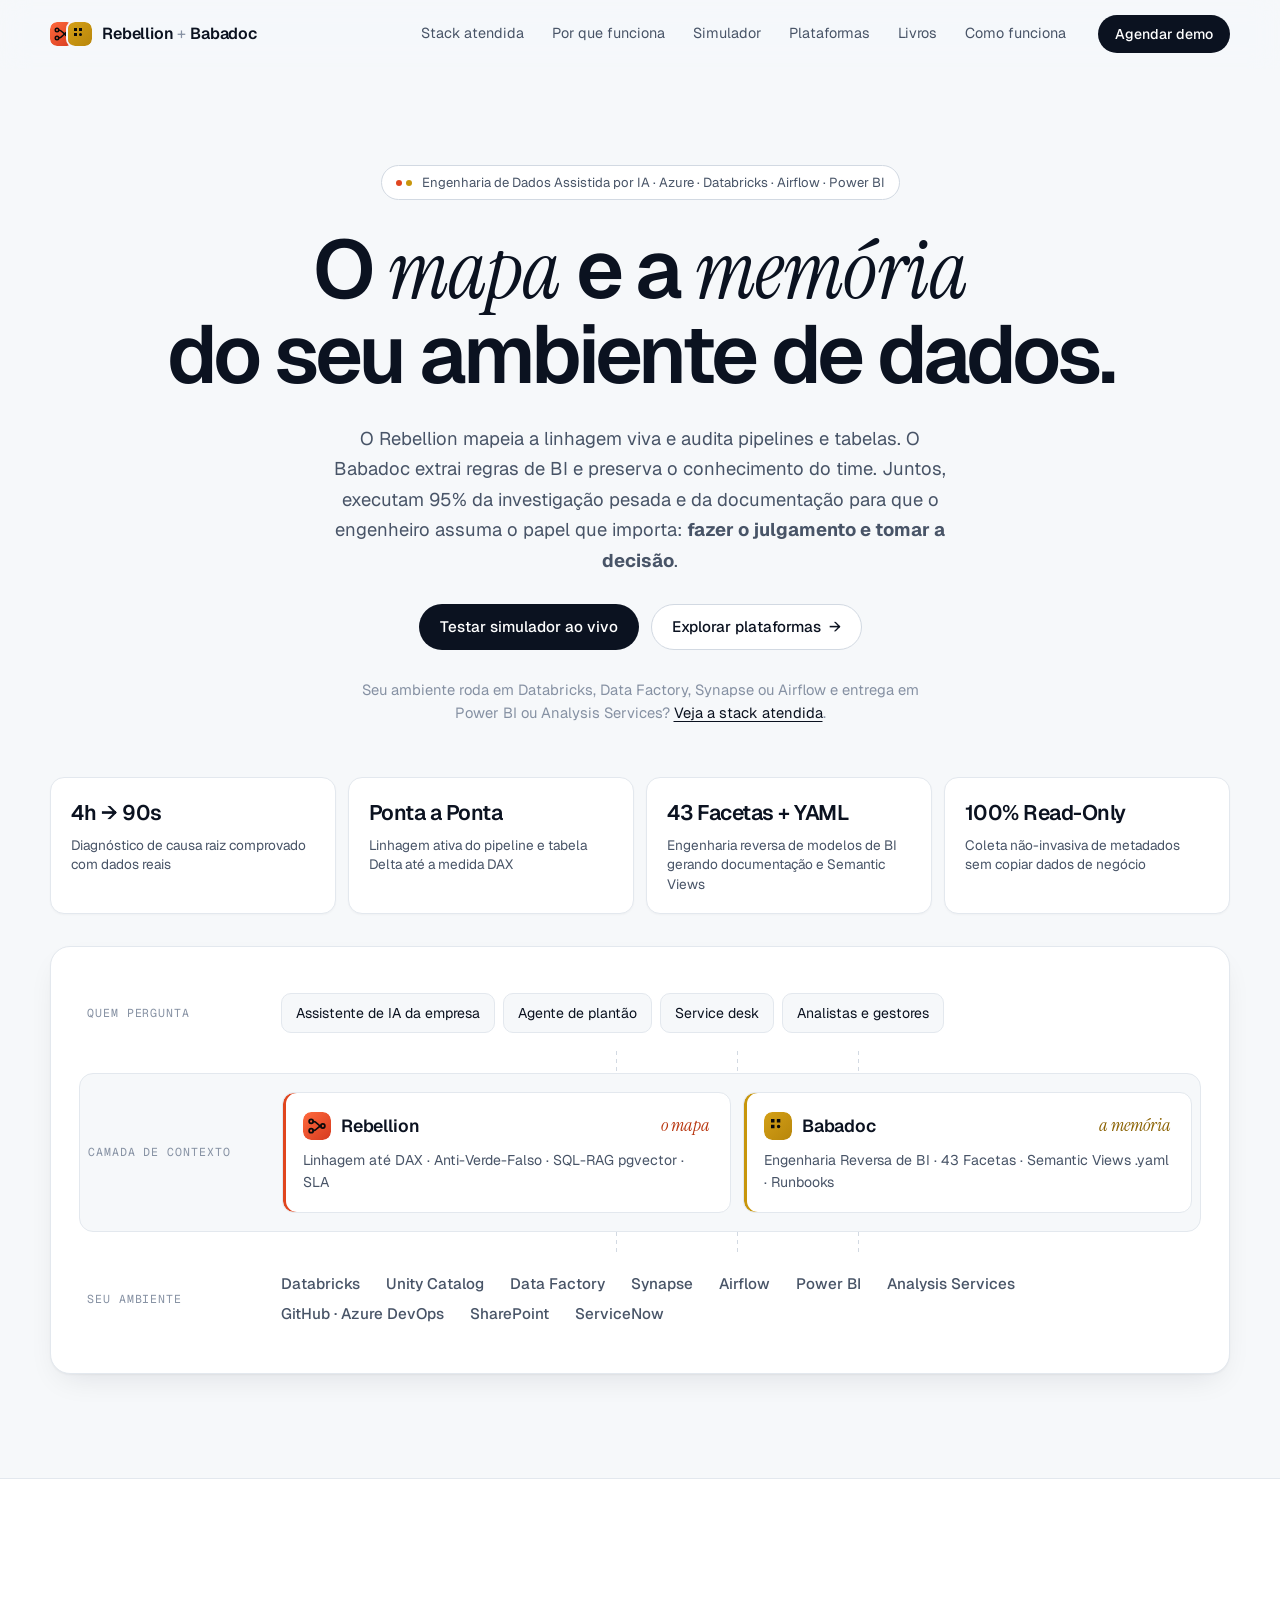
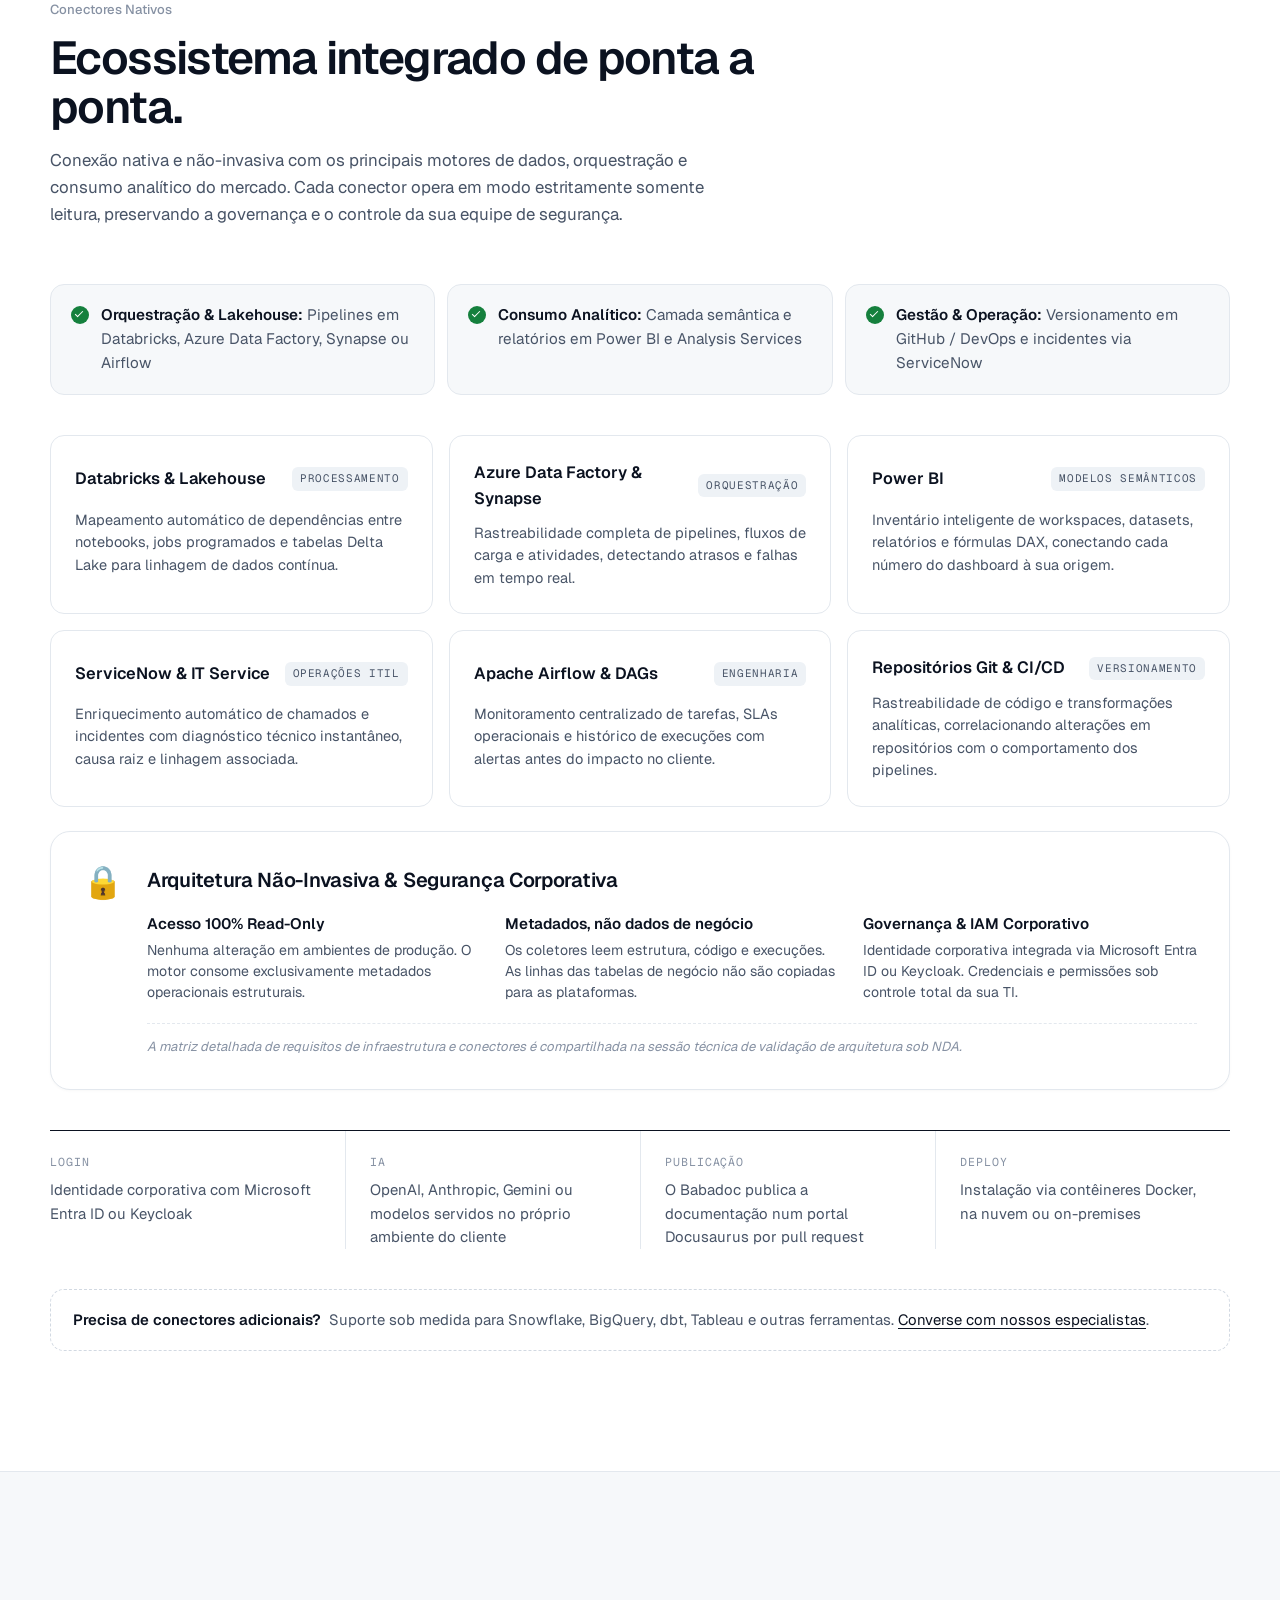
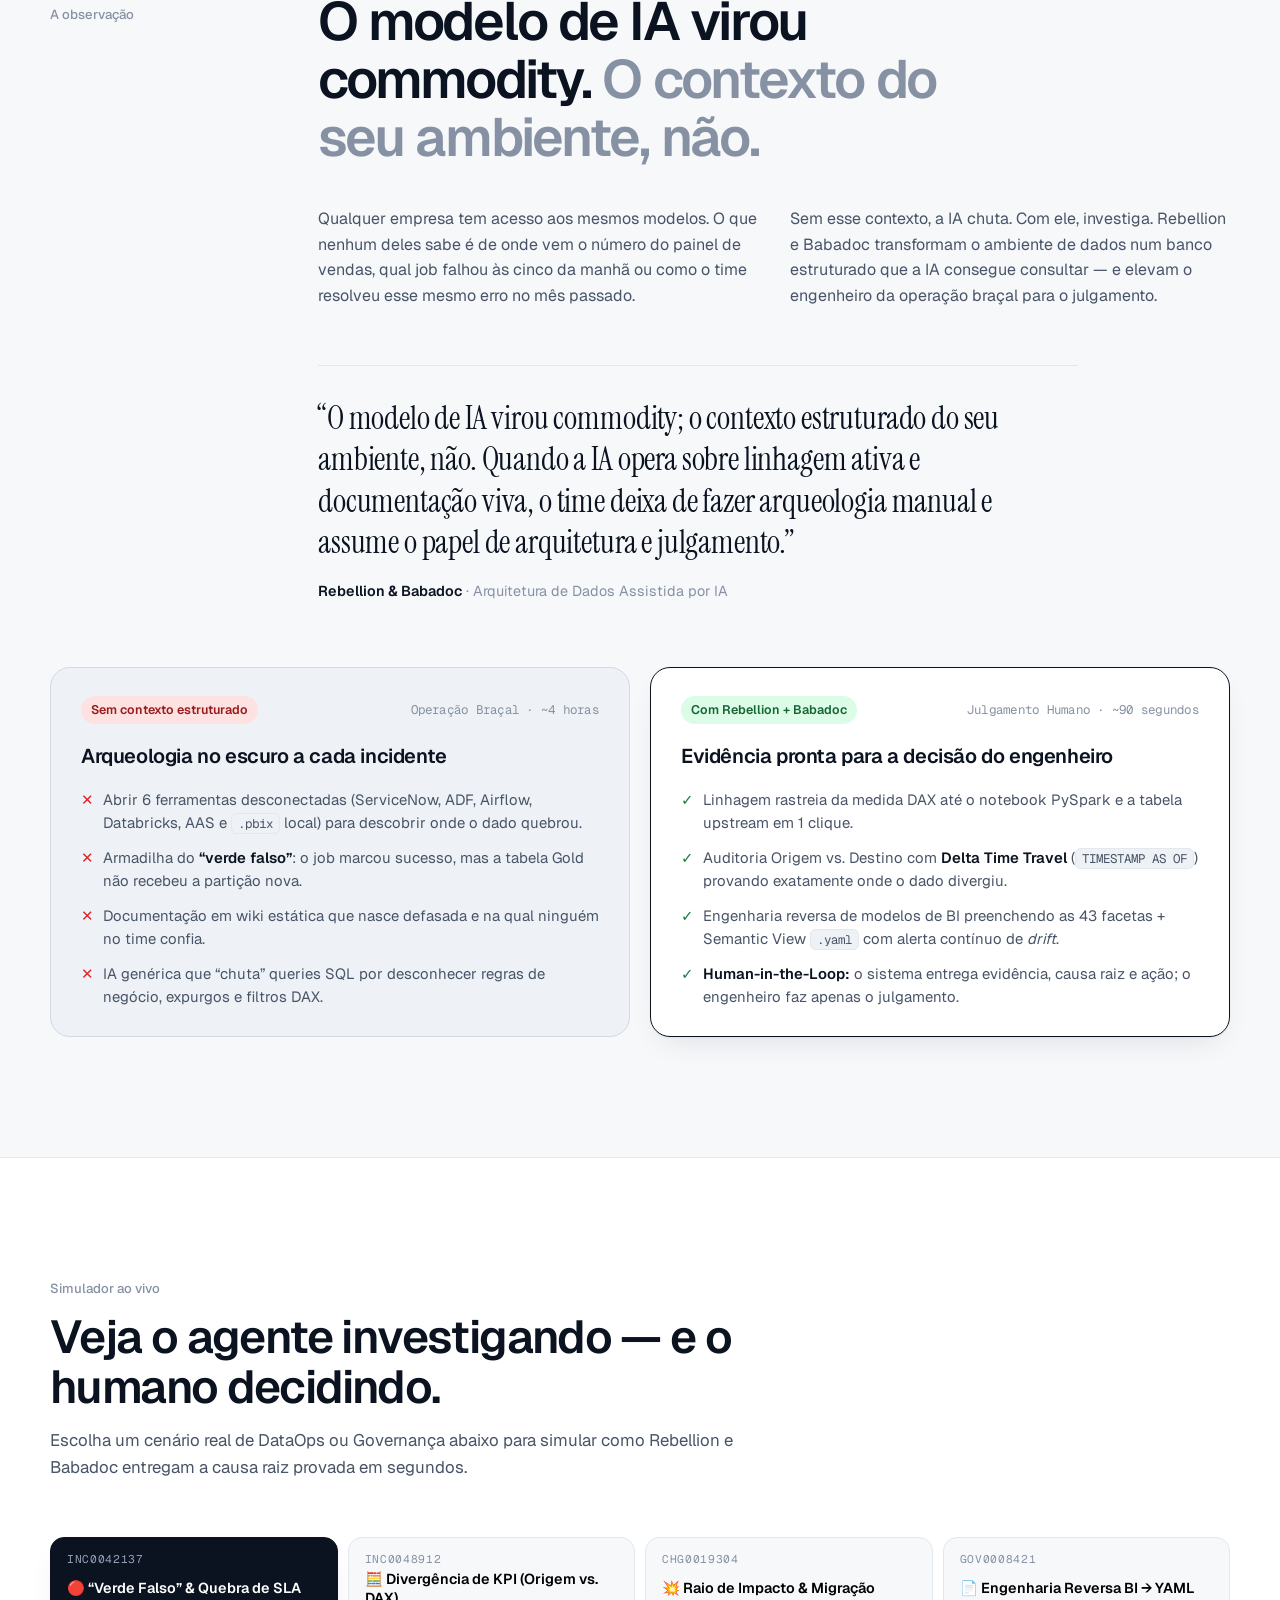
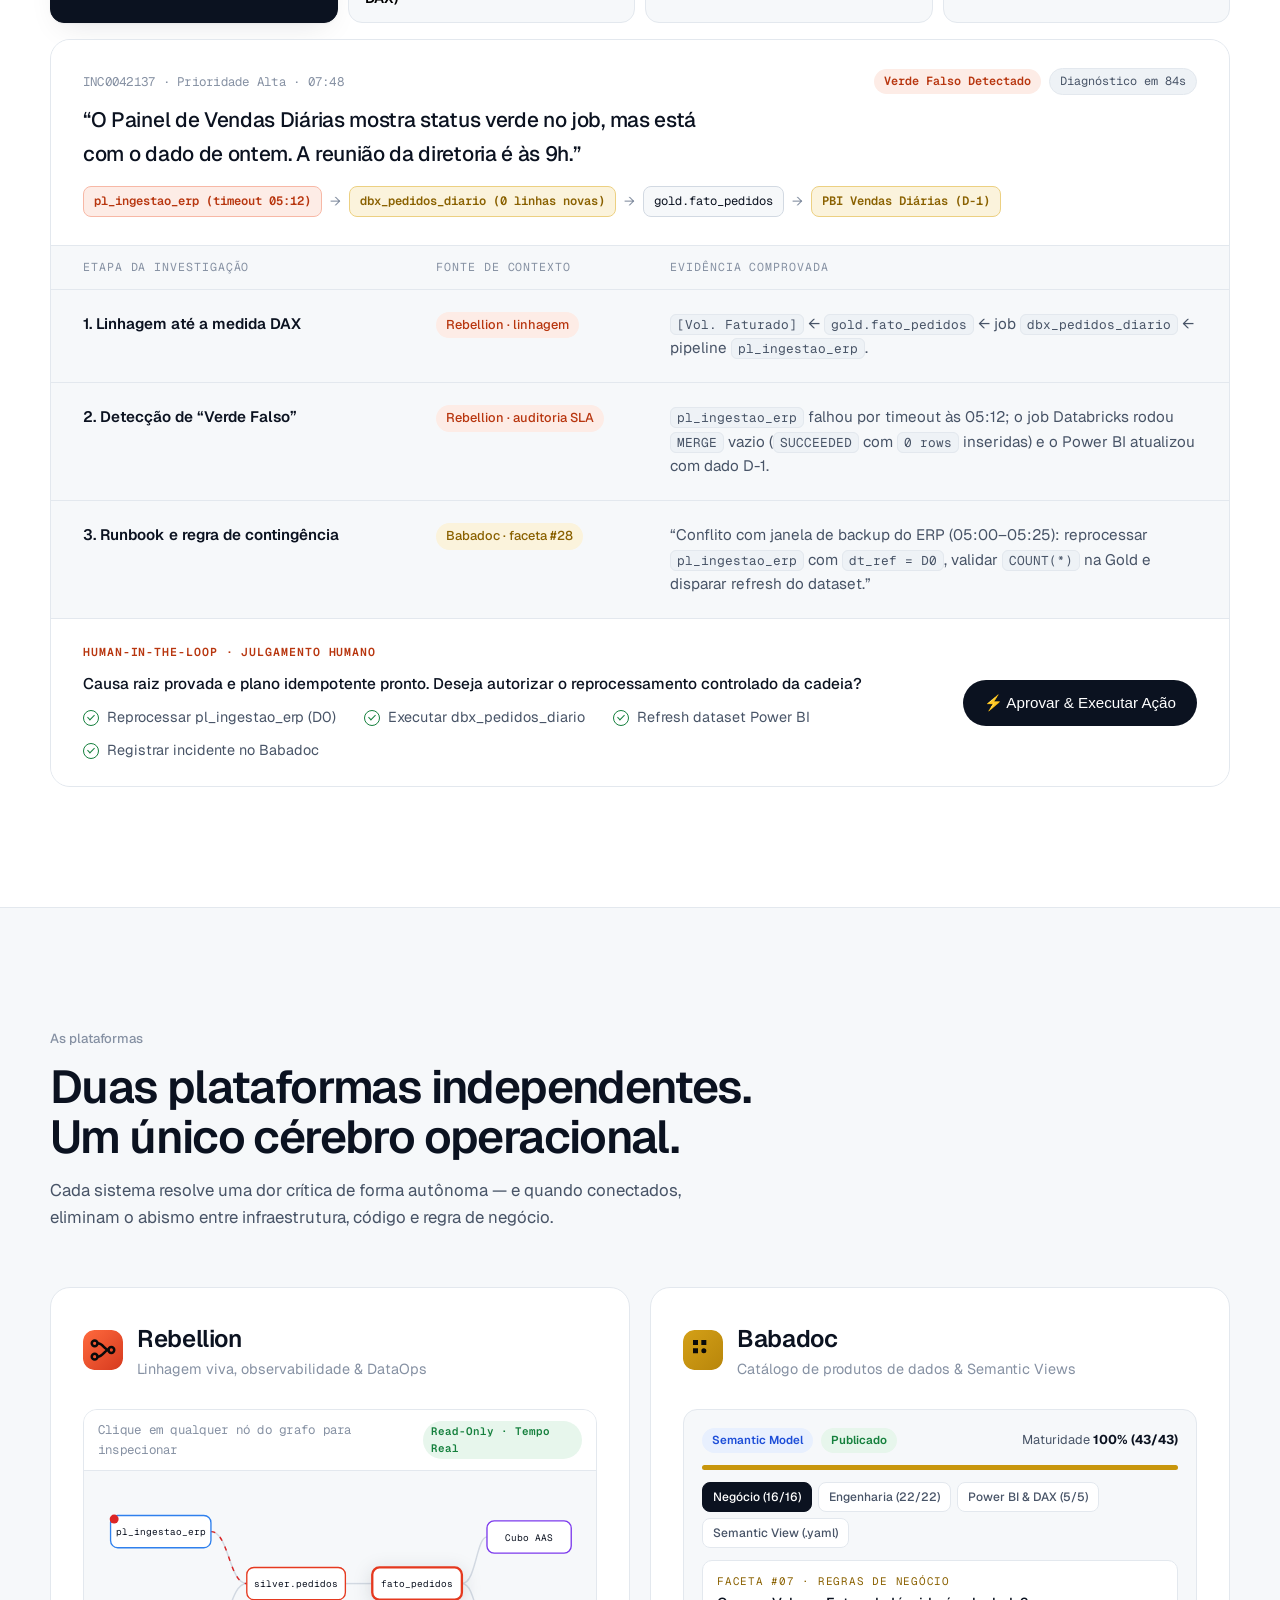
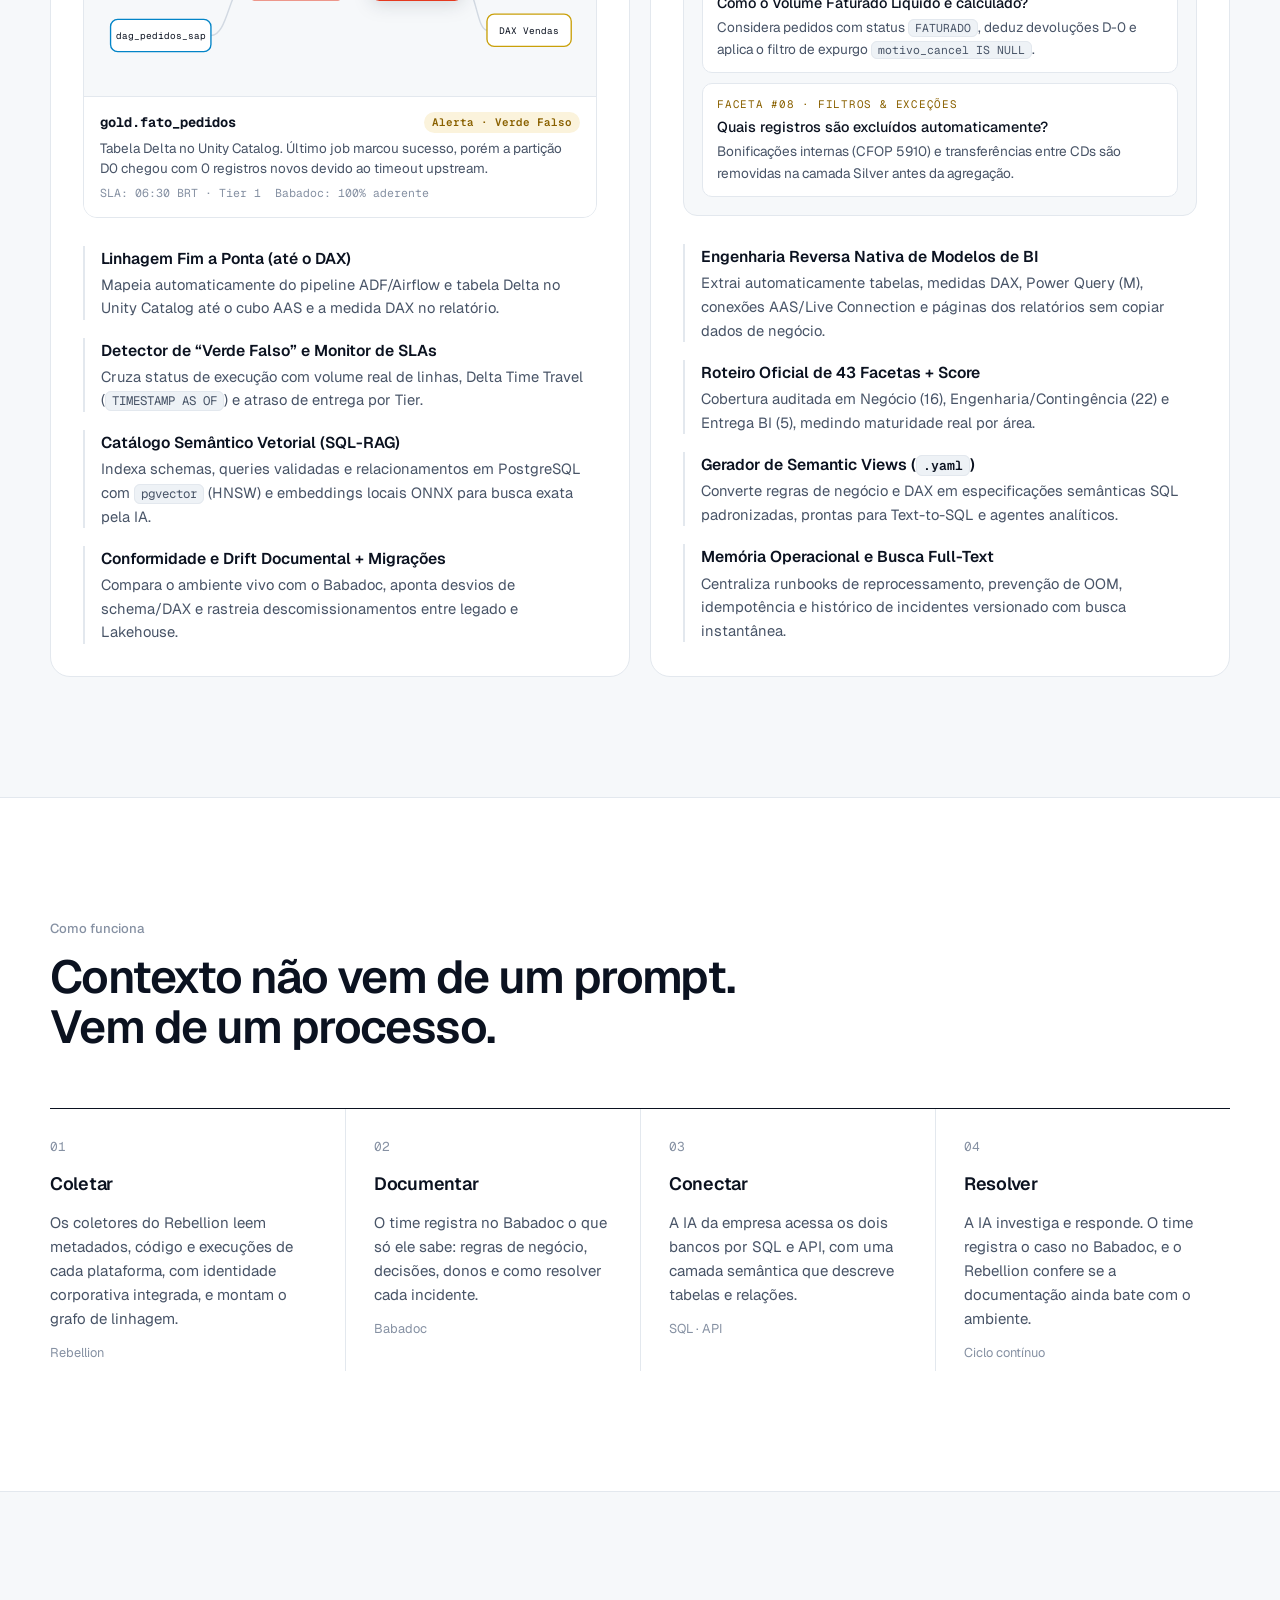
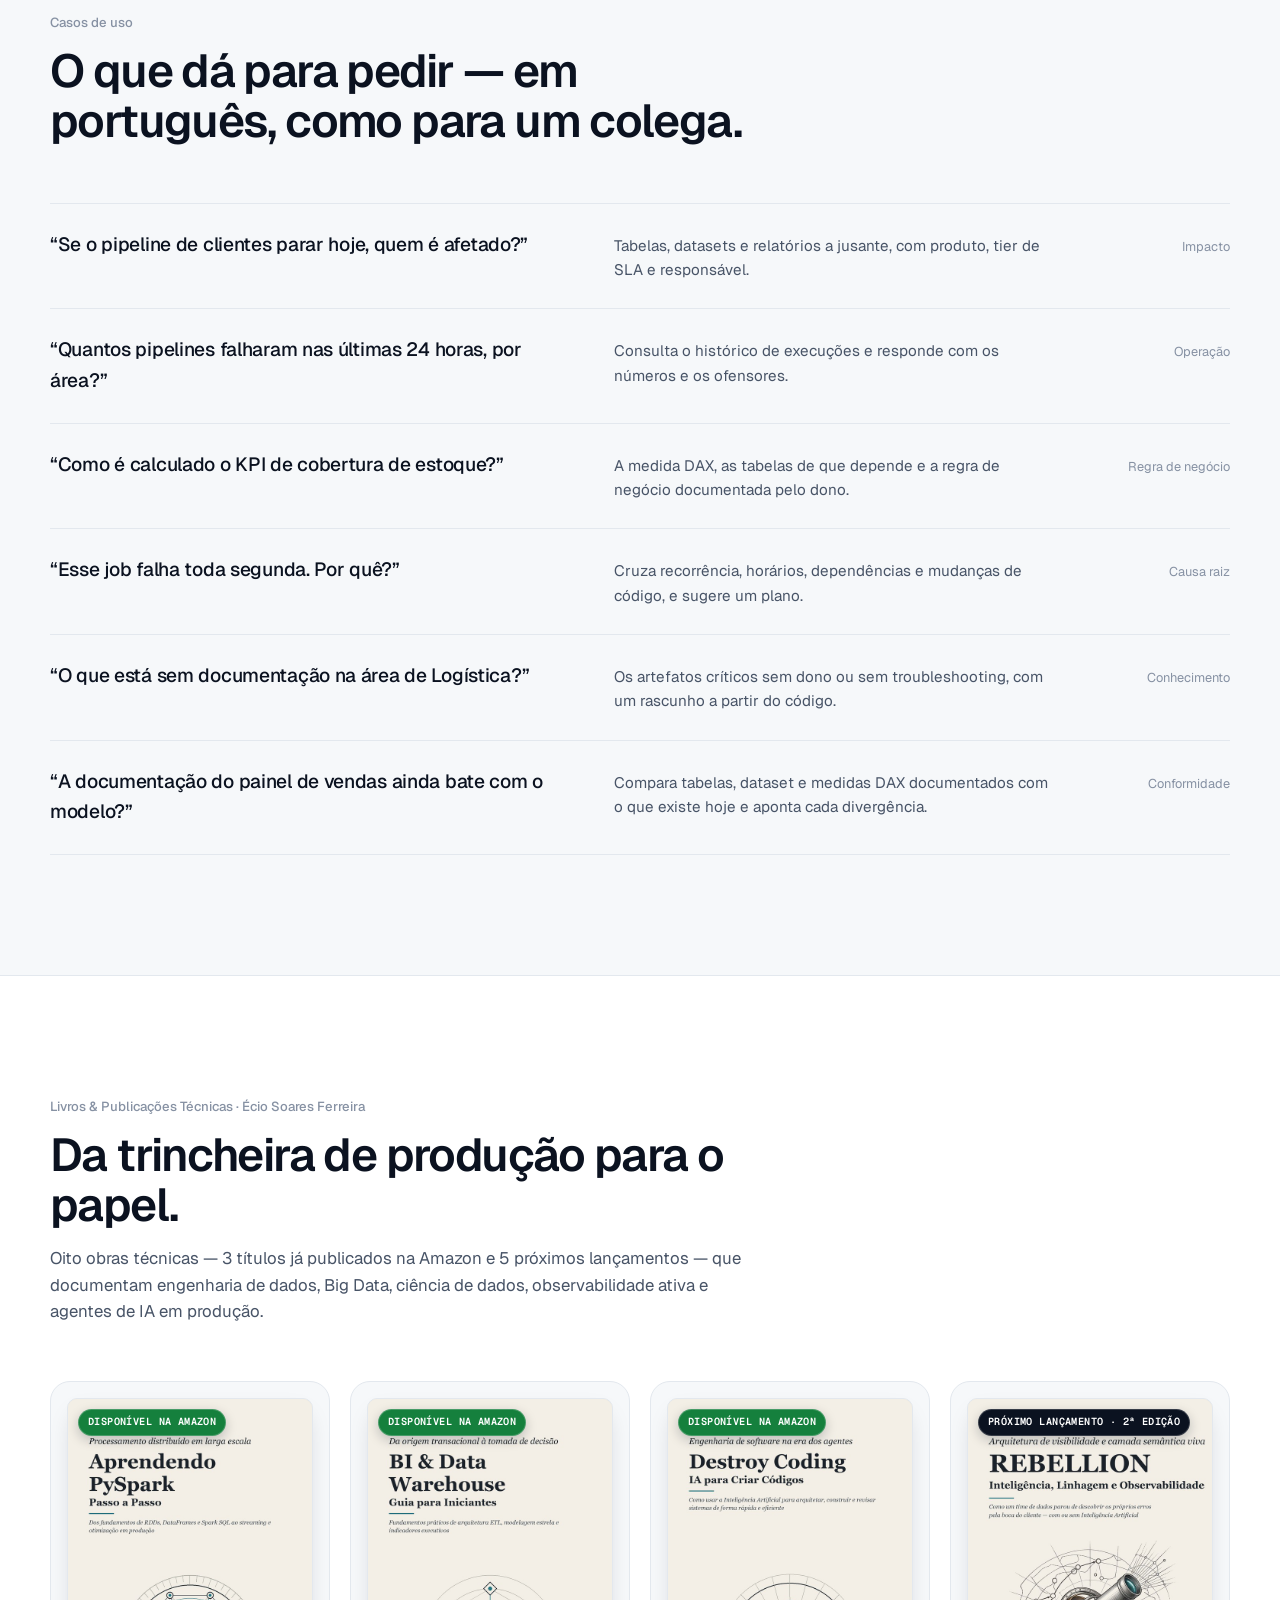
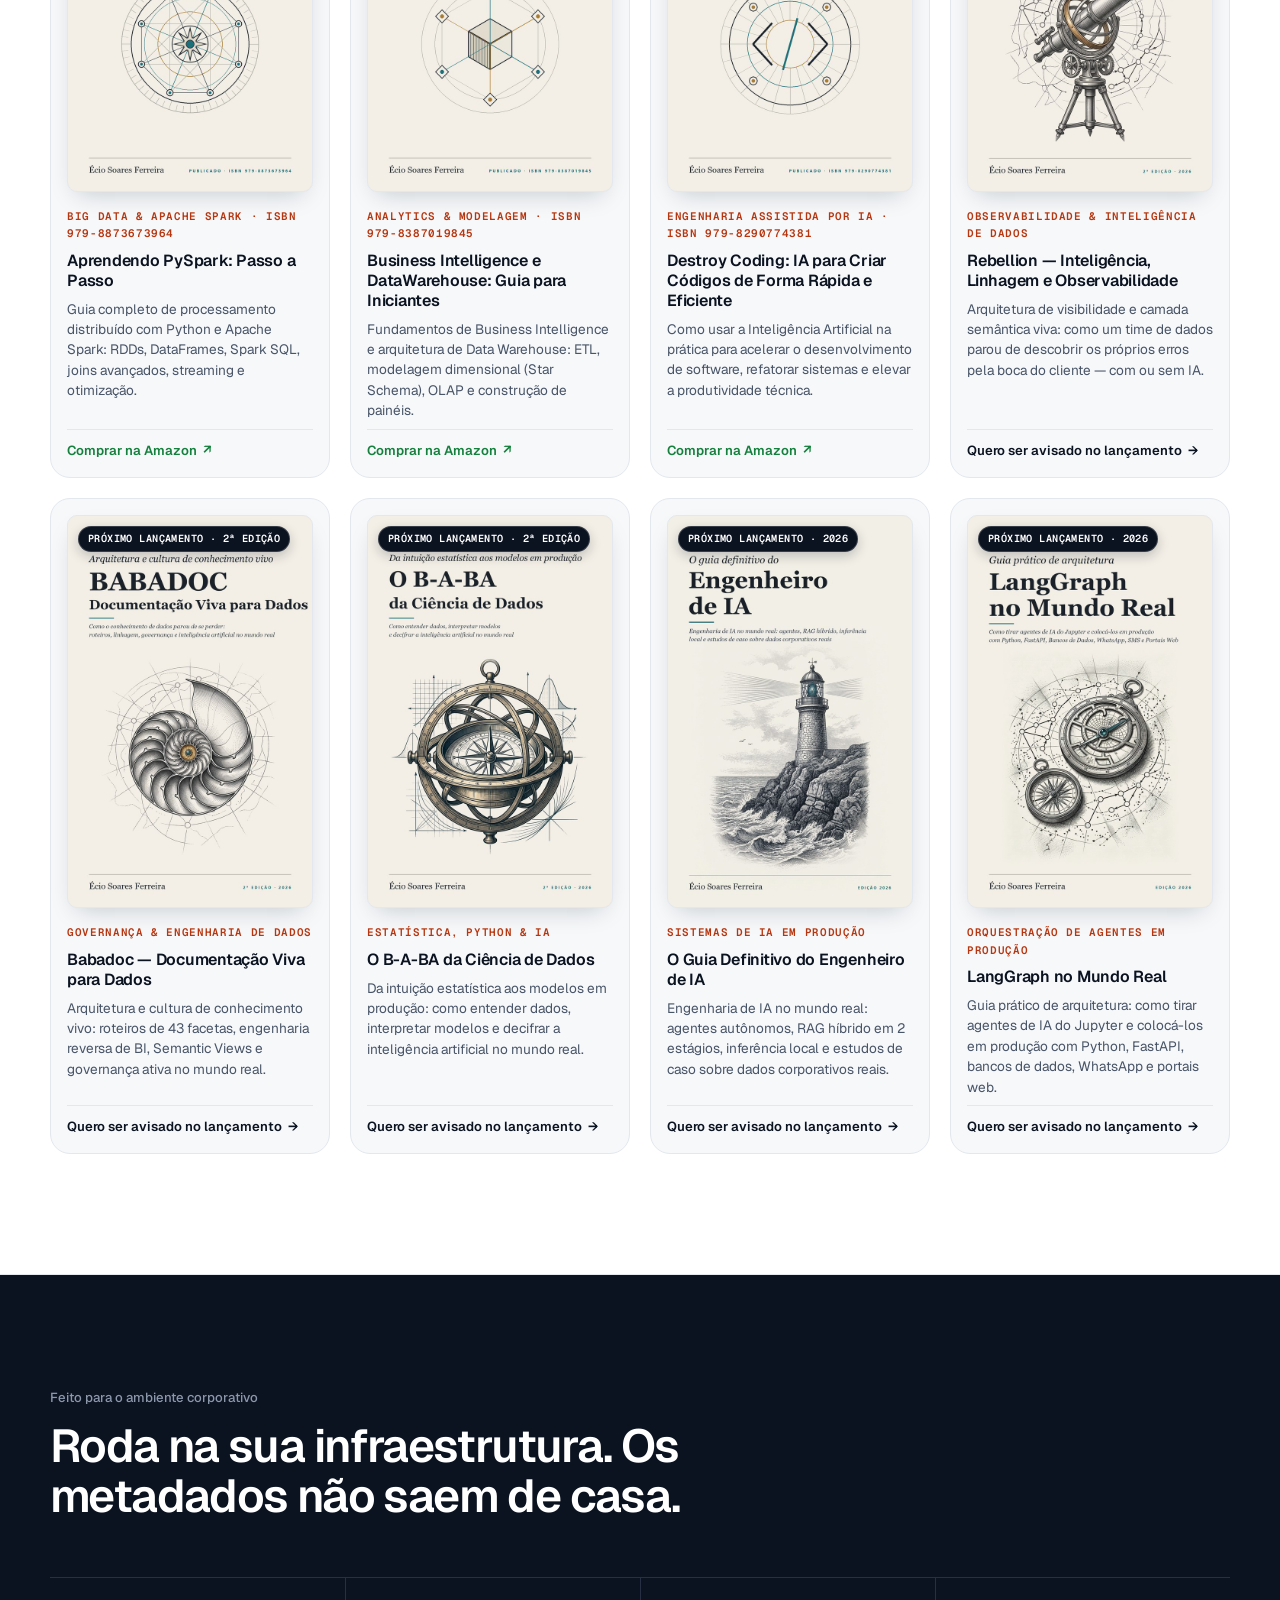
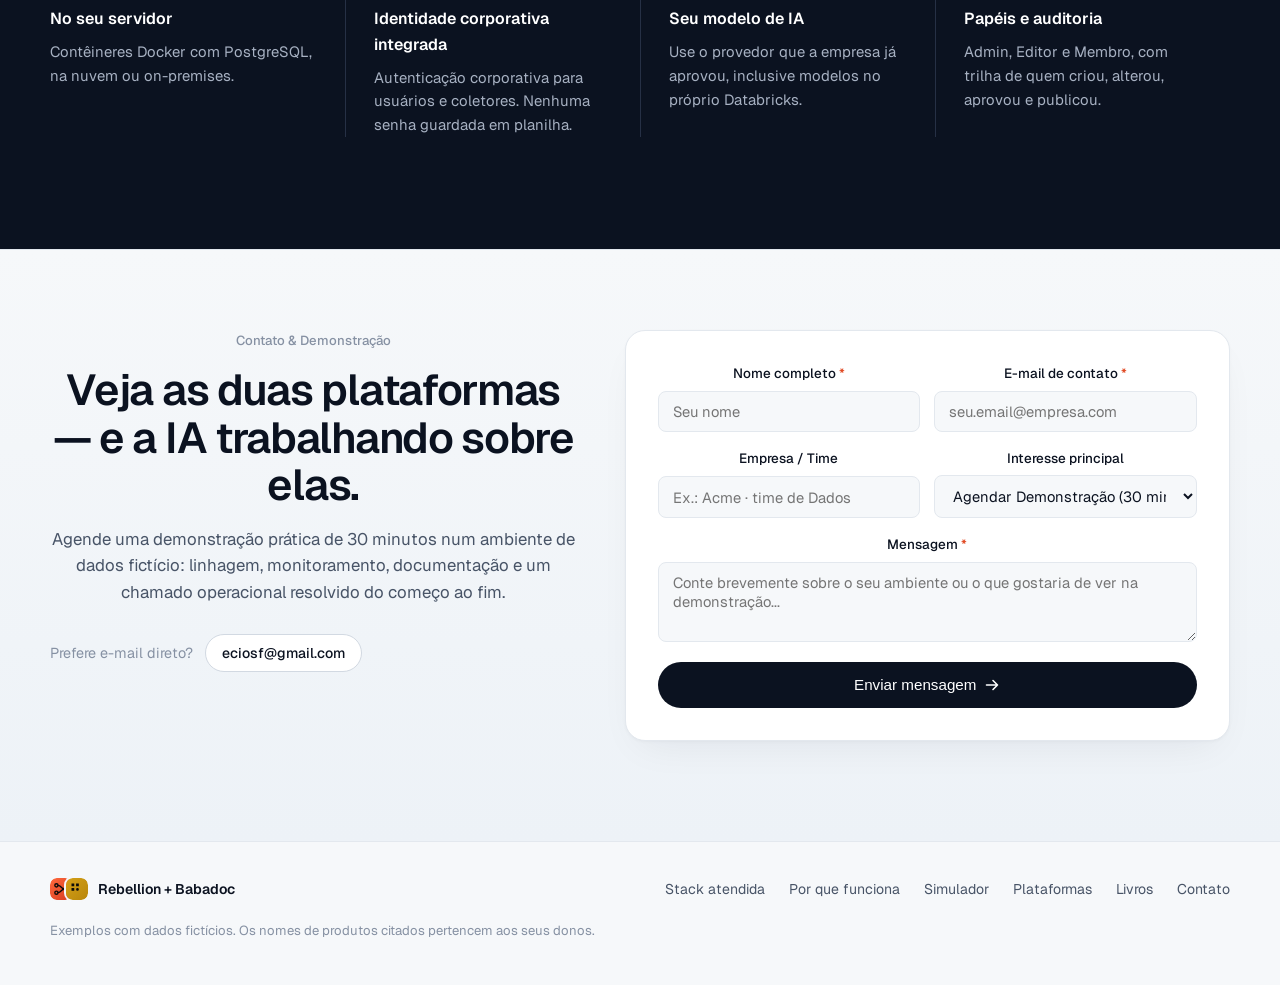
==== commit 9c51bbac: "feat(site): add 3 published Amazon books (PySpark, BI & DW, Destroy Coding) to #livros" ====
--- a/index.html
+++ b/index.html
@@ -553,10 +553,49 @@
         <div class="head">
           <p class="eyebrow">Livros &amp; Publicações Técnicas · Écio Soares Ferreira</p>
           <h2>Da trincheira de produção para o papel.</h2>
-          <p class="head__lead">Cinco obras técnicas que documentam a engenharia por trás de plataformas de dados, observabilidade ativa, governança semântica, ciência de dados e agentes de IA em produção.</p>
+          <p class="head__lead">Oito obras técnicas — 3 títulos já publicados na Amazon e 5 próximos lançamentos — que documentam engenharia de dados, Big Data, ciência de dados, observabilidade ativa e agentes de IA em produção.</p>
         </div>
 
         <div class="books-grid">
+          <article class="book-card">
+            <div class="book-card__cover">
+              <span class="book-badge book-badge--published">Disponível na Amazon</span>
+              <img src="assets/books/capa-aprendendo-pyspark.jpg" alt="Capa do livro Aprendendo PySpark: Passo a Passo" width="640" height="1024" loading="lazy" />
+            </div>
+            <div class="book-card__body">
+              <span class="book-card__kicker">Big Data &amp; Apache Spark · ISBN 979-8873673964</span>
+              <h3>Aprendendo PySpark: Passo a Passo</h3>
+              <p>Guia completo de processamento distribuído com Python e Apache Spark: RDDs, DataFrames, Spark SQL, joins avançados, streaming e otimização.</p>
+              <a href="https://www.amazon.com.br/s?k=9798873673964+Aprendendo+PySpark+Ecio+Ferreira" target="_blank" rel="noopener noreferrer" class="book-card__cta book-card__cta--amazon">Comprar na Amazon <span aria-hidden="true">↗</span></a>
+            </div>
+          </article>
+
+          <article class="book-card">
+            <div class="book-card__cover">
+              <span class="book-badge book-badge--published">Disponível na Amazon</span>
+              <img src="assets/books/capa-bi-datawarehouse.jpg" alt="Capa do livro Business Intelligence e DataWarehouse: Guia para Iniciantes" width="640" height="1024" loading="lazy" />
+            </div>
+            <div class="book-card__body">
+              <span class="book-card__kicker">Analytics &amp; Modelagem · ISBN 979-8387019845</span>
+              <h3>Business Intelligence e DataWarehouse: Guia para Iniciantes</h3>
+              <p>Fundamentos de Business Intelligence e arquitetura de Data Warehouse: ETL, modelagem dimensional (Star Schema), OLAP e construção de painéis.</p>
+              <a href="https://www.amazon.com.br/s?k=9798387019845+Business+Intelligence+DataWarehouse+Ecio+Ferreira" target="_blank" rel="noopener noreferrer" class="book-card__cta book-card__cta--amazon">Comprar na Amazon <span aria-hidden="true">↗</span></a>
+            </div>
+          </article>
+
+          <article class="book-card">
+            <div class="book-card__cover">
+              <span class="book-badge book-badge--published">Disponível na Amazon</span>
+              <img src="assets/books/capa-destroy-coding.jpg" alt="Capa do livro Destroy Coding: Como usar a Inteligência Artificial para criar códigos" width="640" height="1024" loading="lazy" />
+            </div>
+            <div class="book-card__body">
+              <span class="book-card__kicker">Engenharia Assistida por IA · ISBN 979-8290774381</span>
+              <h3>Destroy Coding: IA para Criar Códigos de Forma Rápida e Eficiente</h3>
+              <p>Como usar a Inteligência Artificial na prática para acelerar o desenvolvimento de software, refatorar sistemas e elevar a produtividade técnica.</p>
+              <a href="https://www.amazon.com.br/s?k=9798290774381+Destroy+Coding+Ecio+Ferreira" target="_blank" rel="noopener noreferrer" class="book-card__cta book-card__cta--amazon">Comprar na Amazon <span aria-hidden="true">↗</span></a>
+            </div>
+          </article>
+
           <article class="book-card">
             <div class="book-card__cover">
               <span class="book-badge book-badge--launch">Próximo Lançamento · 2ª Edição</span>
--- a/styles.css
+++ b/styles.css
@@ -973,10 +973,10 @@
   }
 }
 
-/* ---------- Vitrine de Livros (Próximos Lançamentos) ---------- */
+/* ---------- Vitrine de Livros (Publicados & Próximos Lançamentos) ---------- */
 .books-grid {
   display: grid;
-  grid-template-columns: repeat(5, 1fr);
+  grid-template-columns: repeat(4, 1fr);
   gap: 20px;
   align-items: stretch;
 }
@@ -1033,6 +1033,11 @@
   color: #fff;
   border: 1px solid rgba(255, 255, 255, .18);
 }
+.book-badge--published {
+  background: var(--ok);
+  color: #fff;
+  border: 1px solid rgba(255, 255, 255, .22);
+}
 .book-card__body {
   display: flex;
   flex-direction: column;
@@ -1072,9 +1077,15 @@
 .book-card__cta:hover {
   color: var(--ember-ink);
 }
+.book-card__cta--amazon {
+  color: var(--ok);
+}
+.book-card__cta--amazon:hover {
+  color: #0b5d2b;
+}
 @media (max-width: 1120px) {
   .books-grid {
-    grid-template-columns: repeat(3, 1fr);
+    grid-template-columns: repeat(2, 1fr);
   }
 }
 @media (max-width: 760px) {
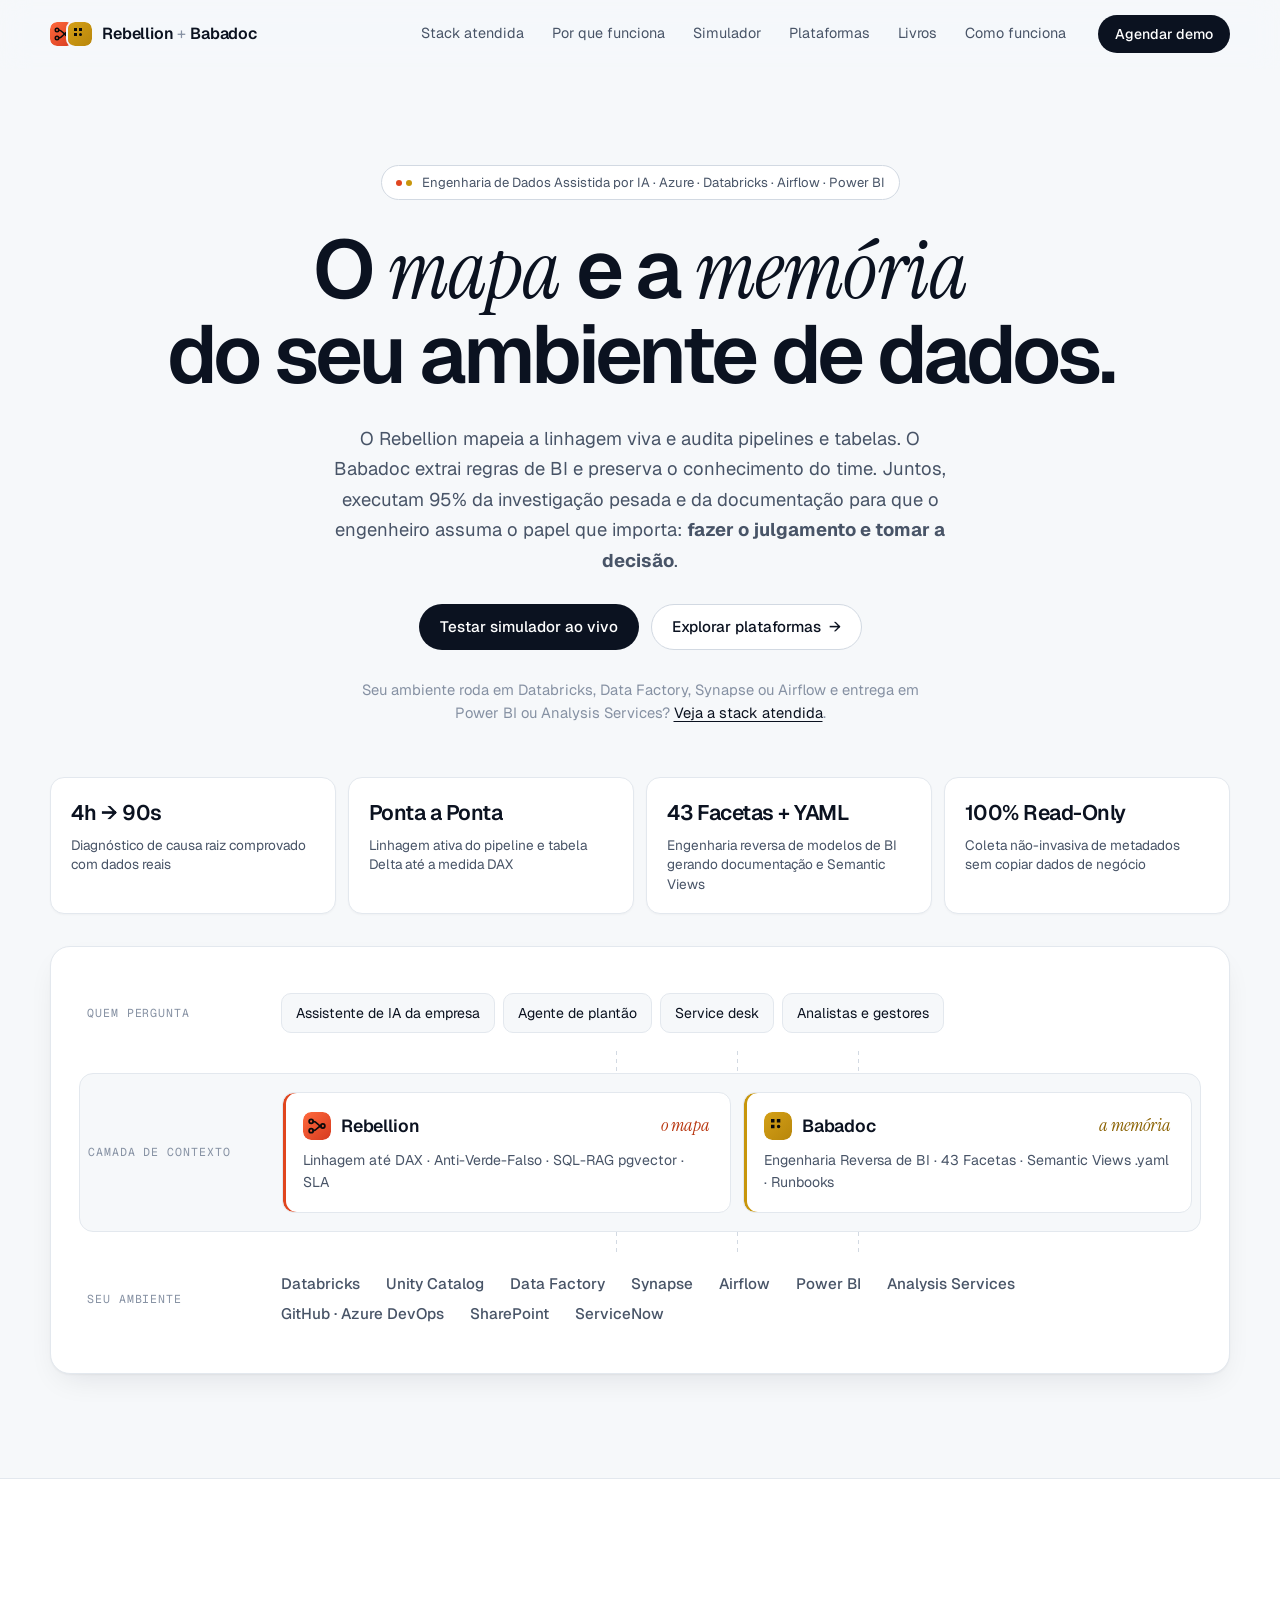
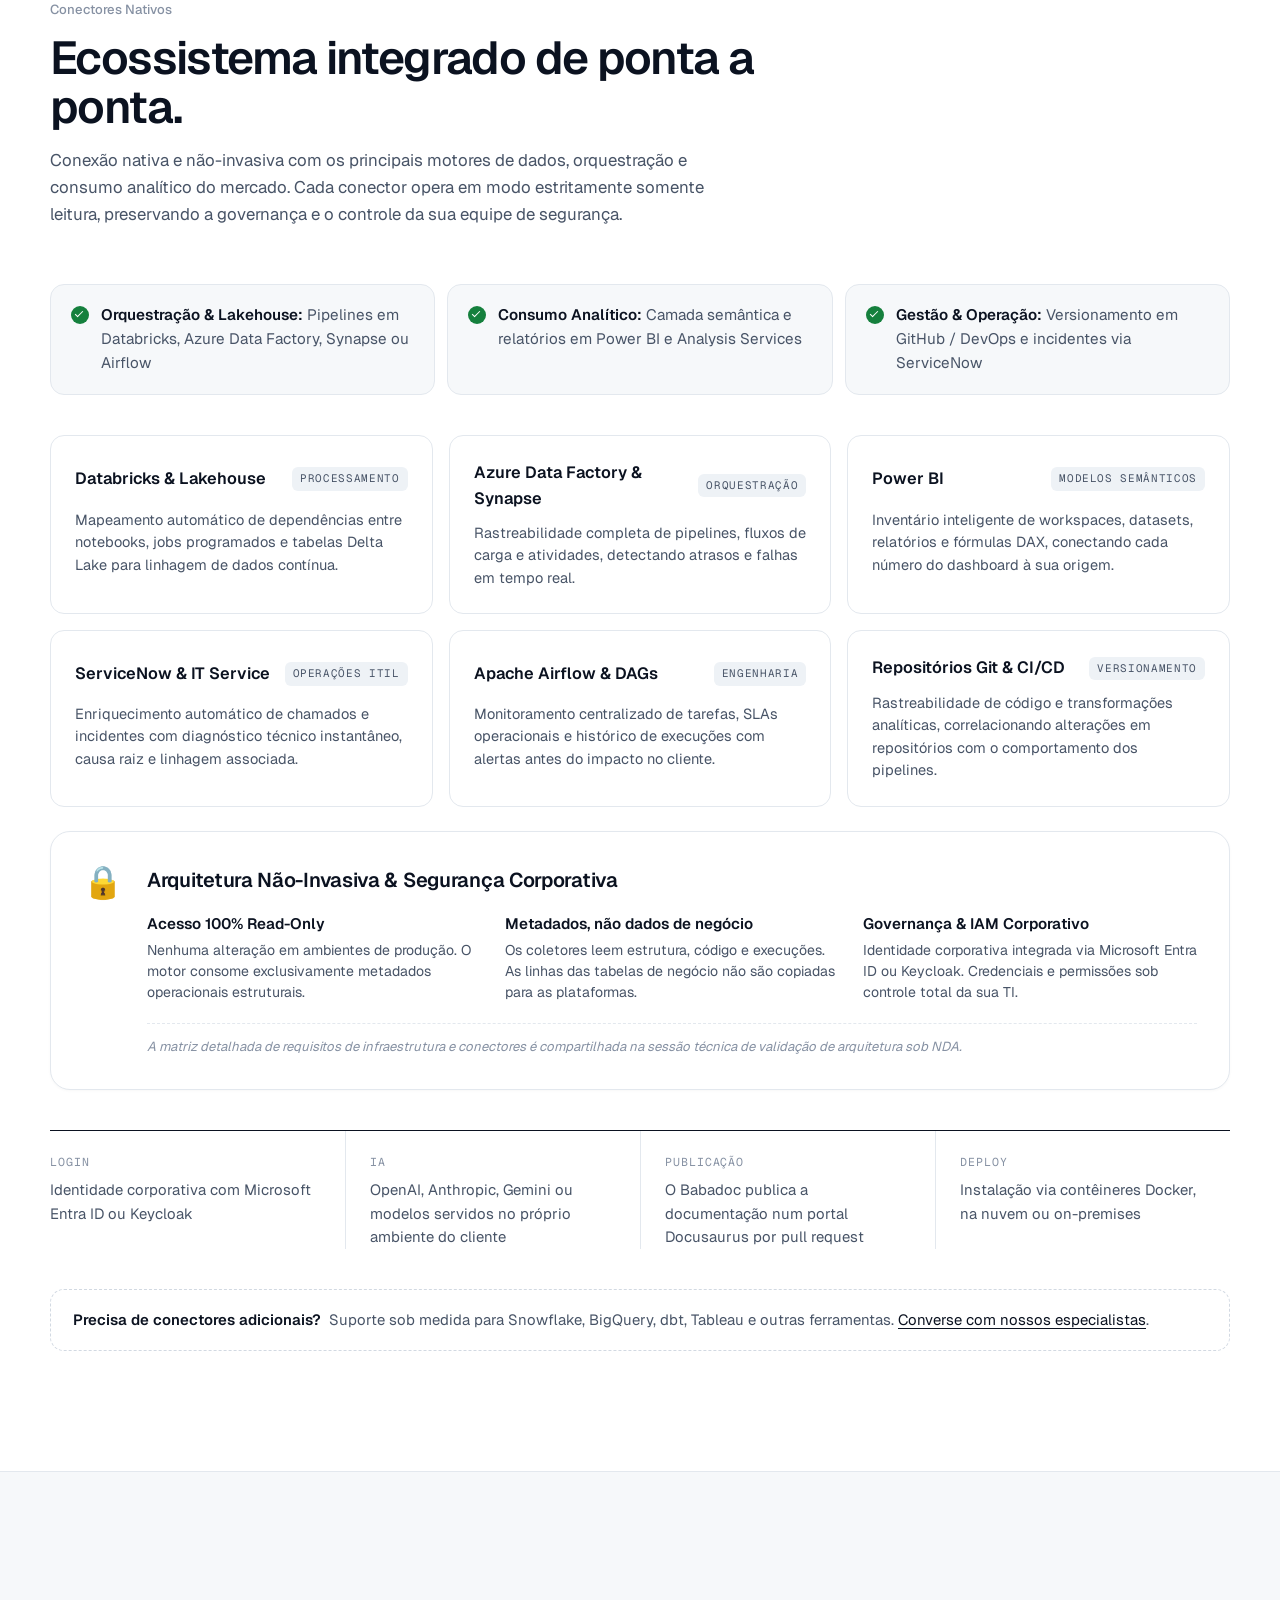
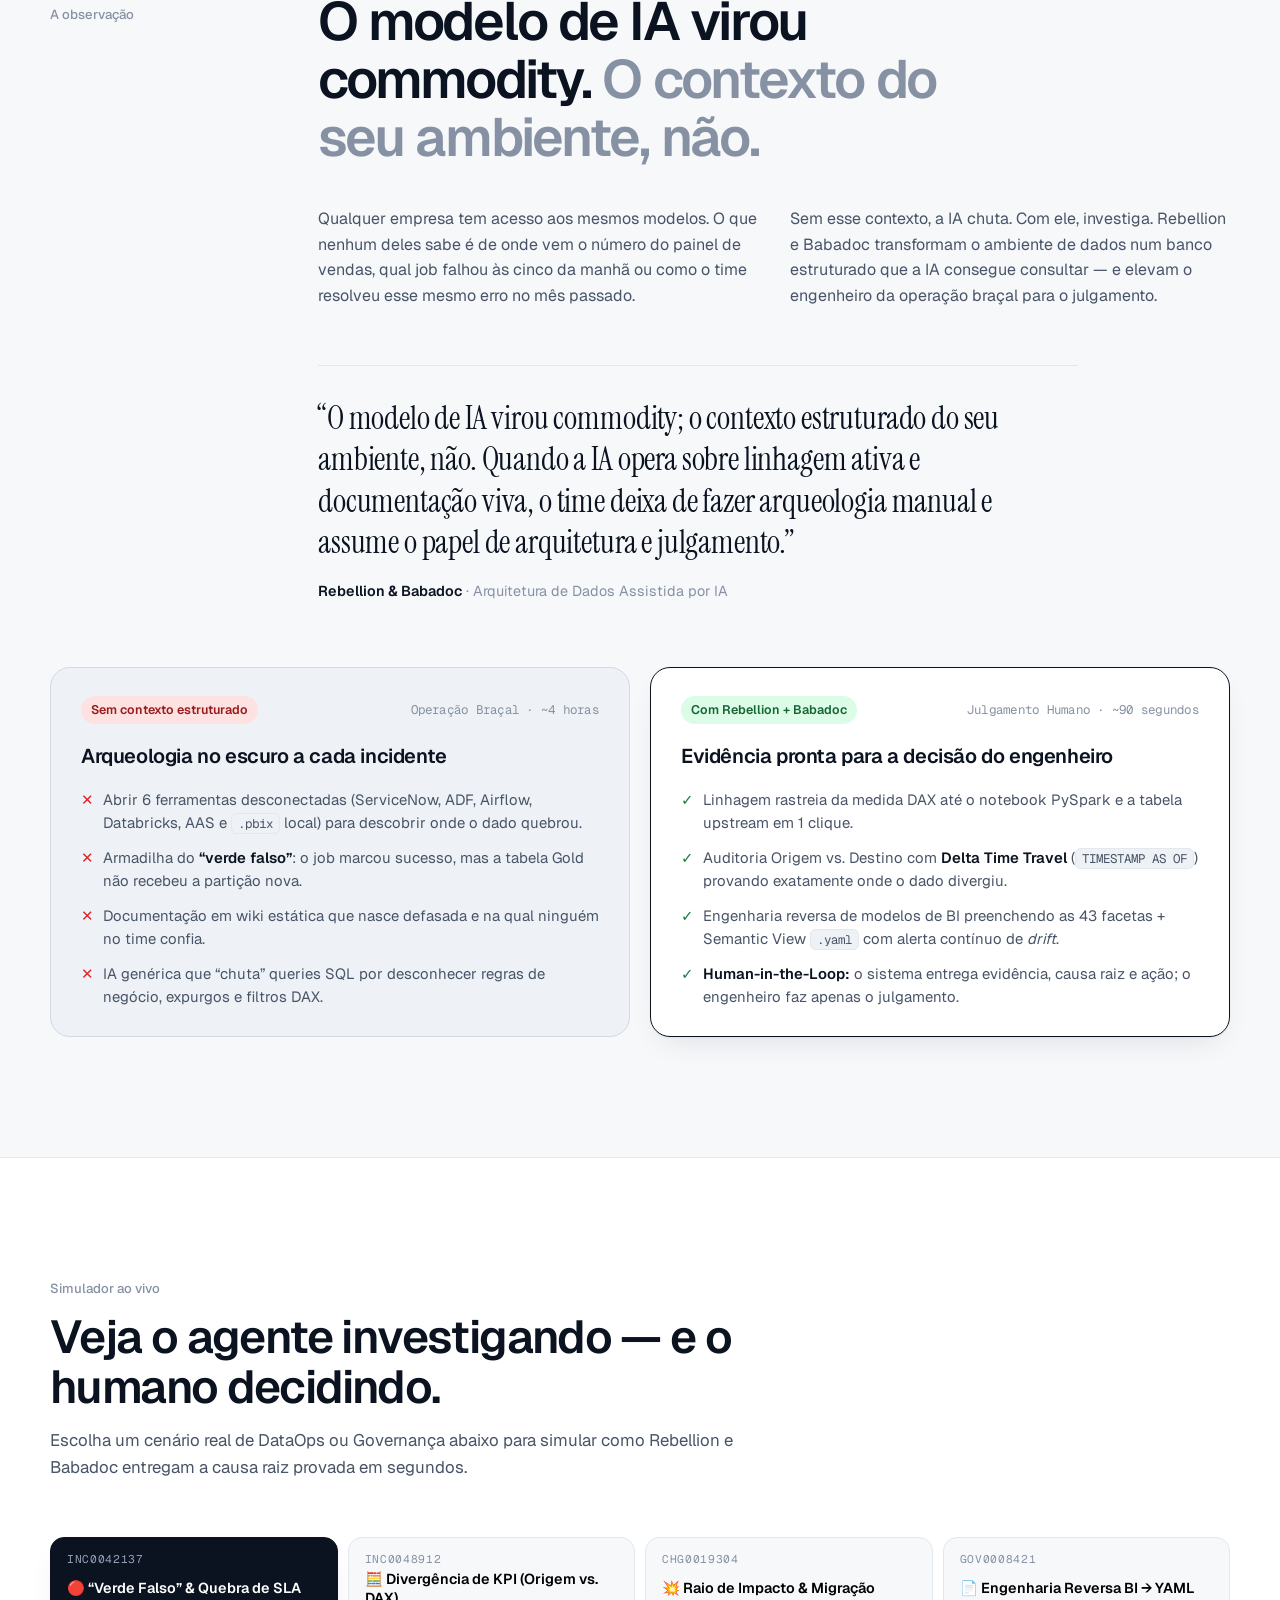
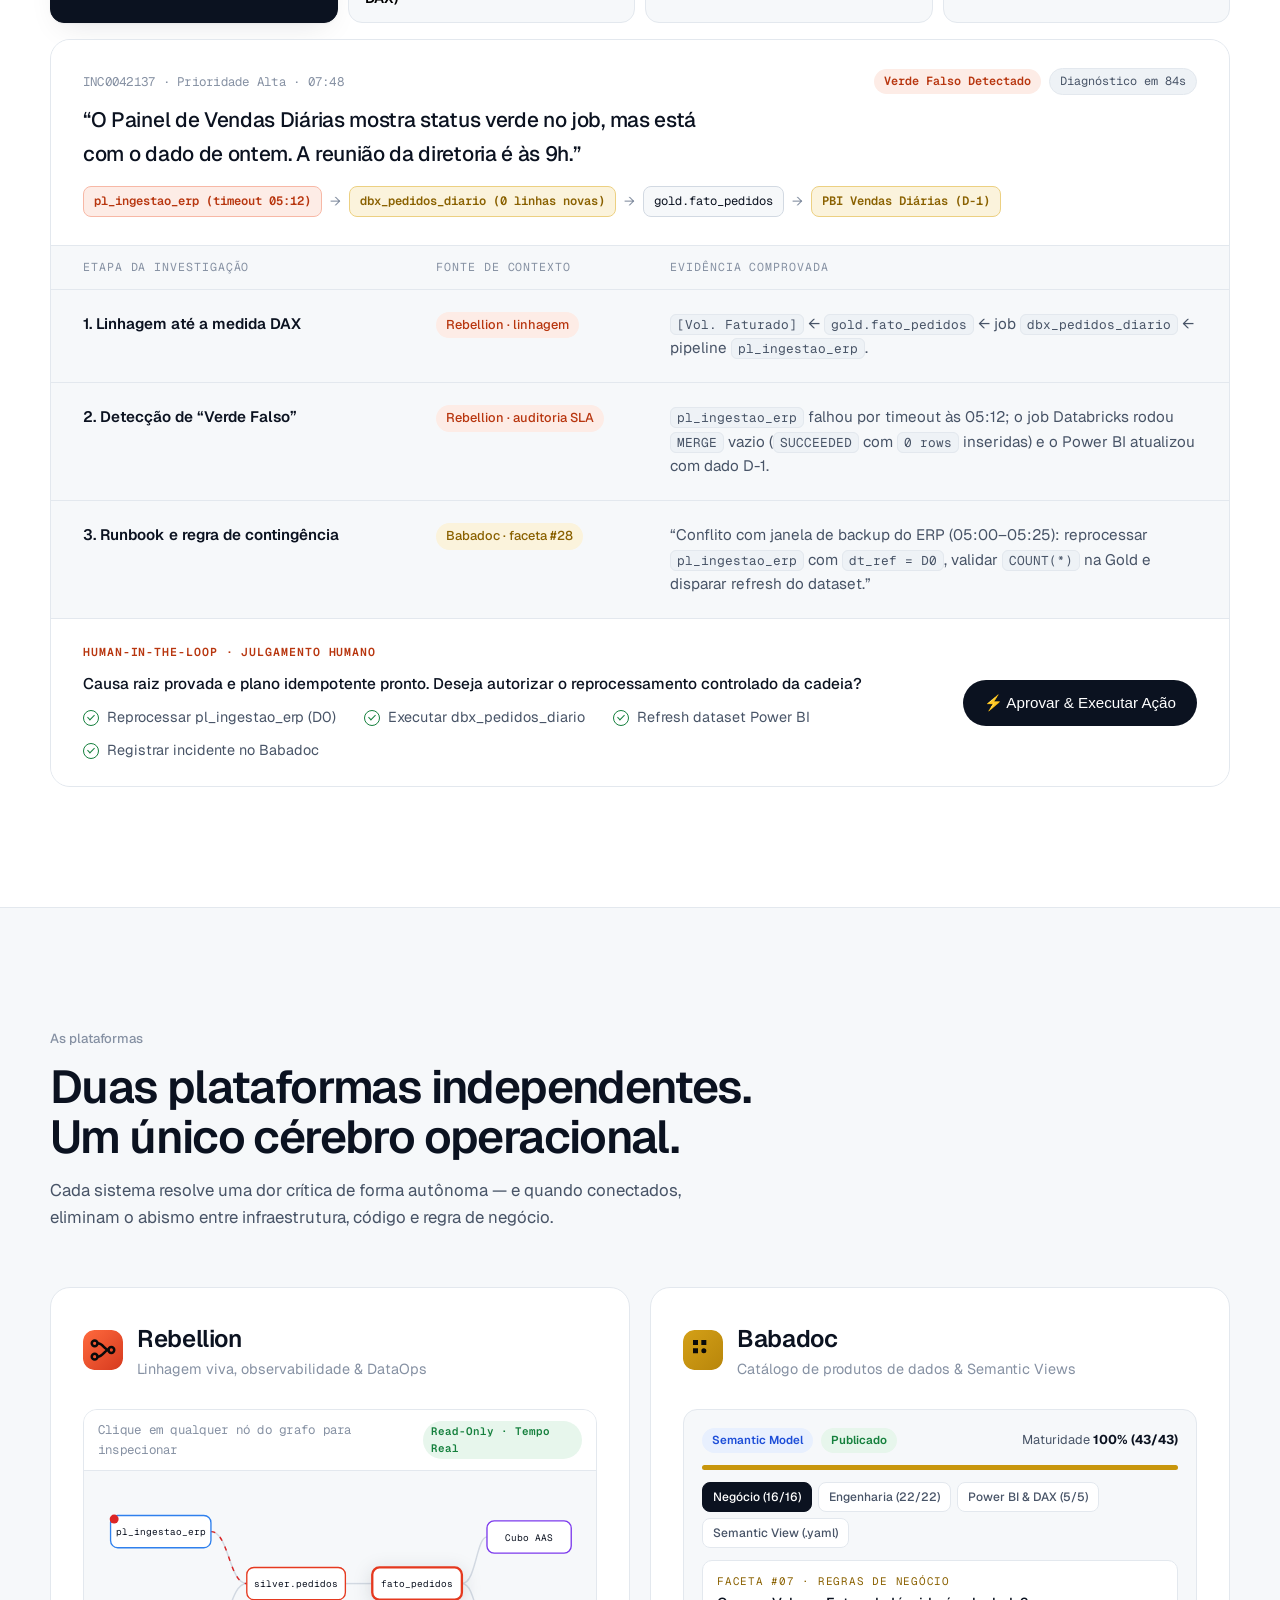
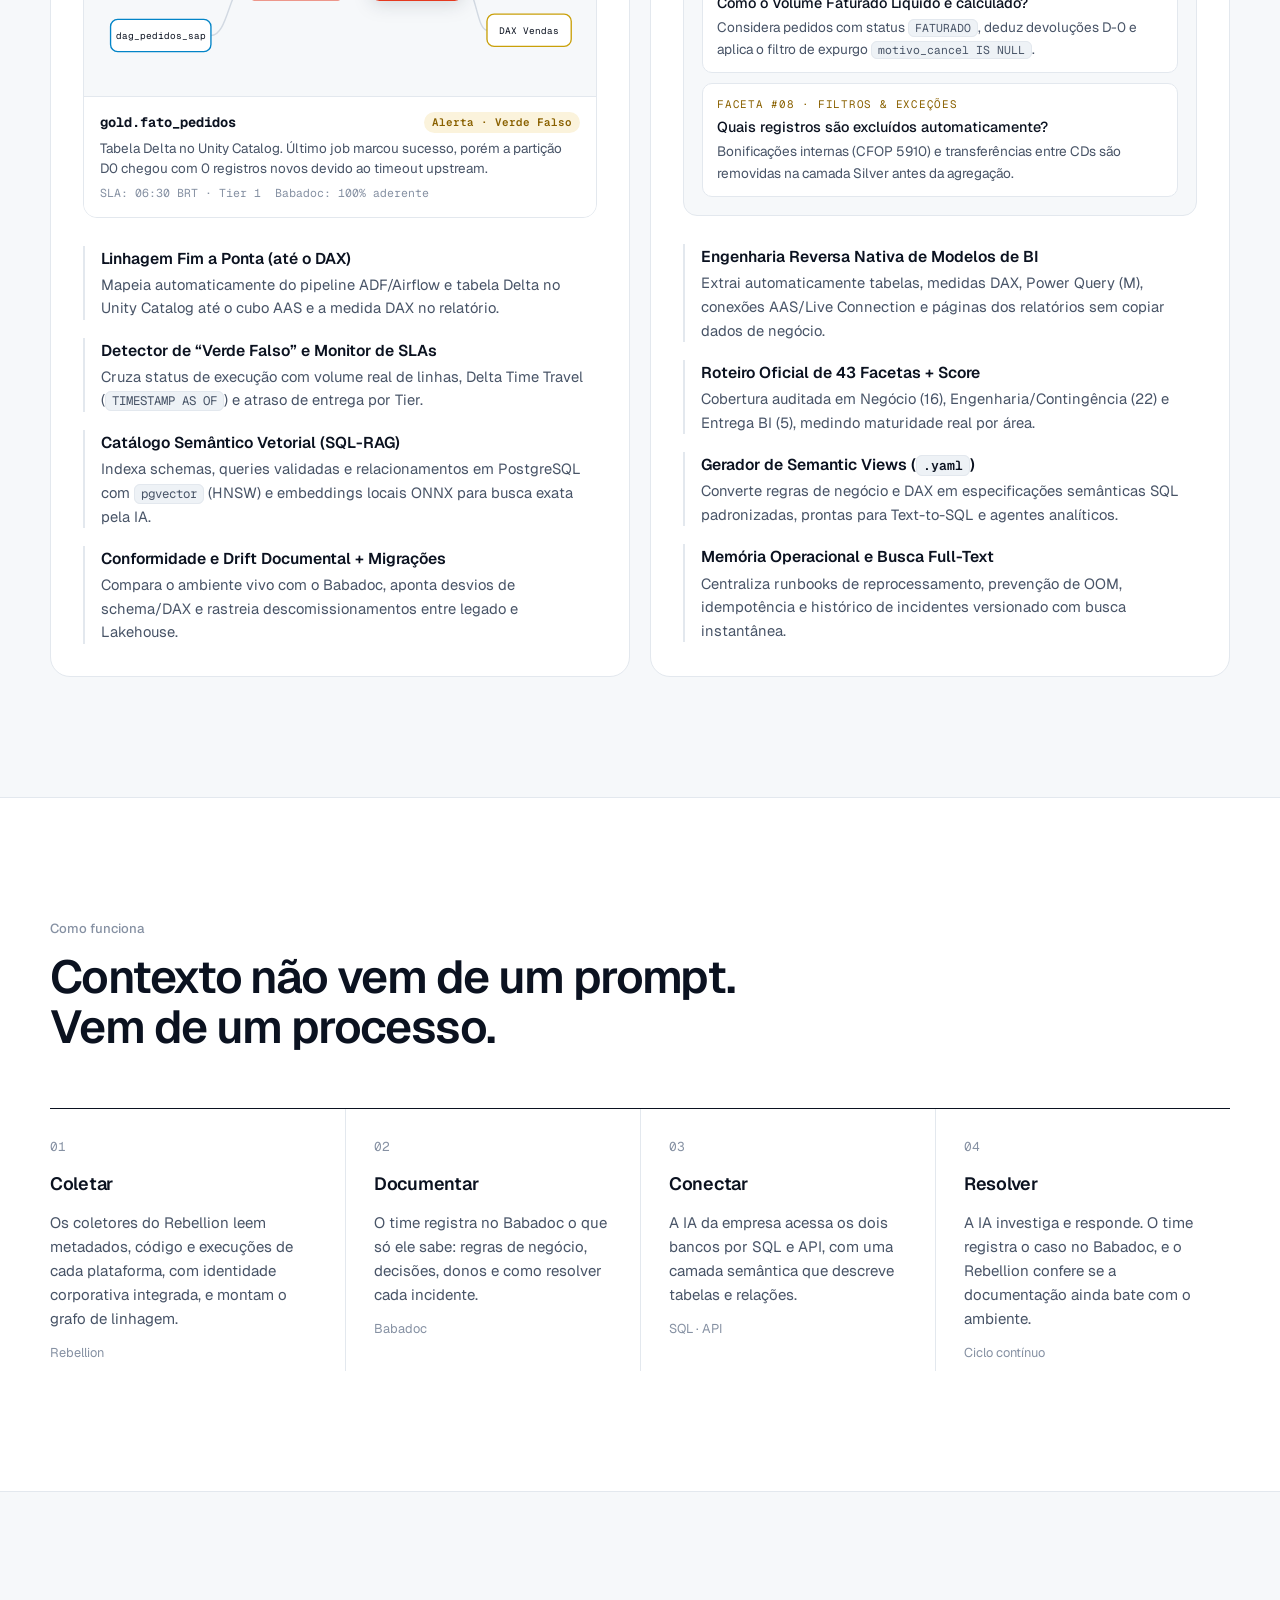
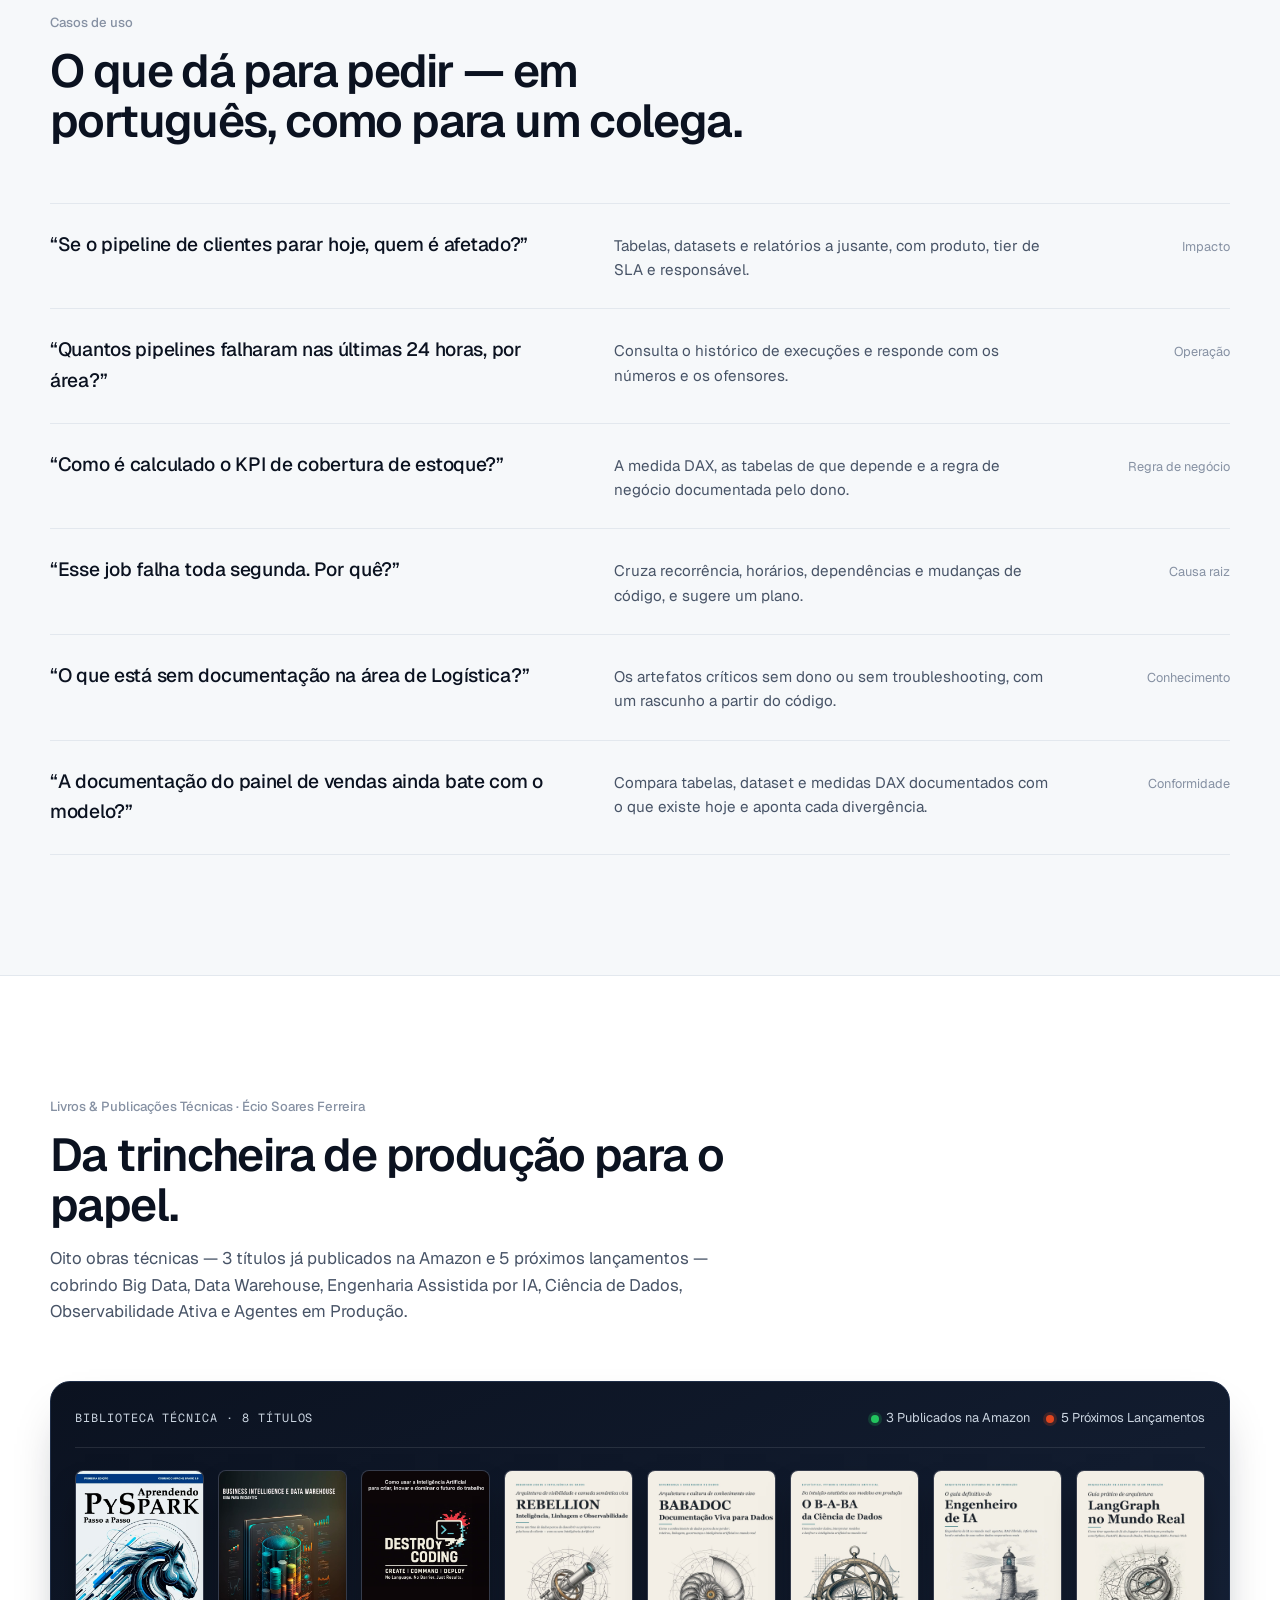
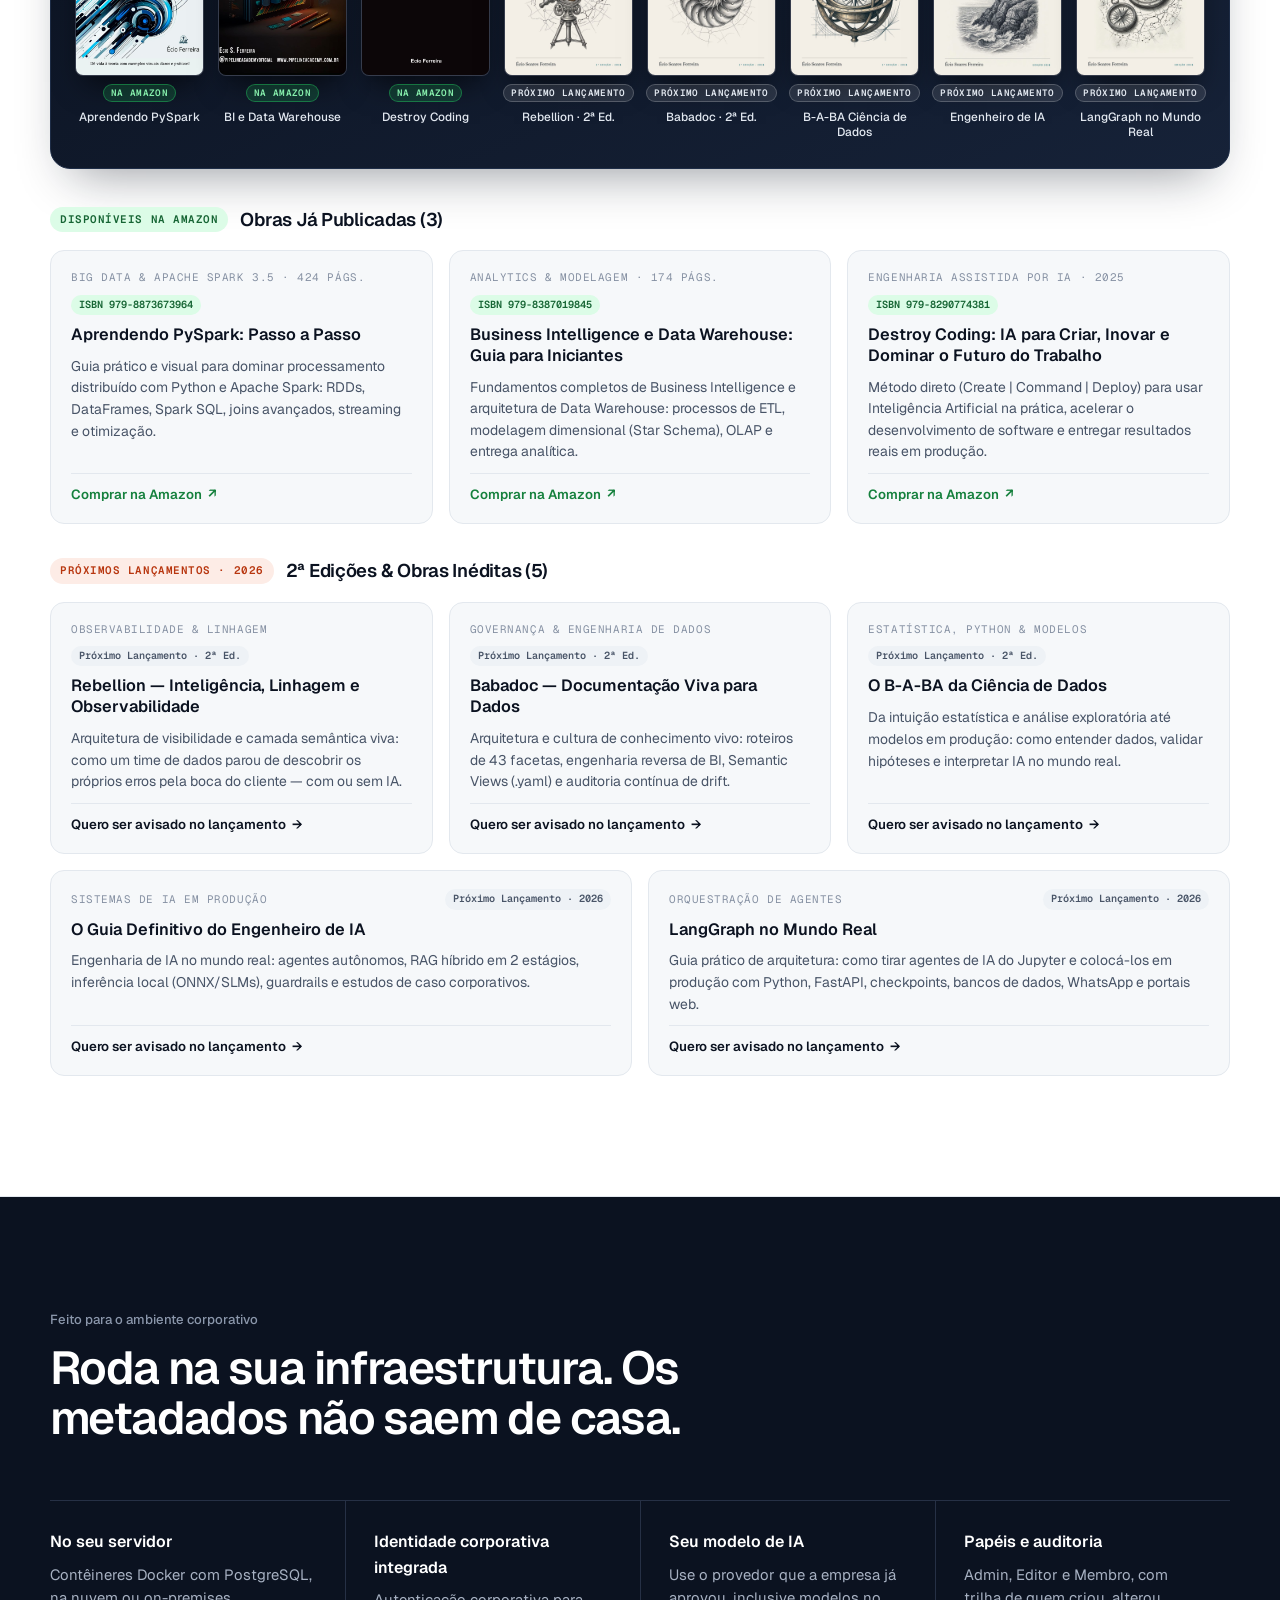
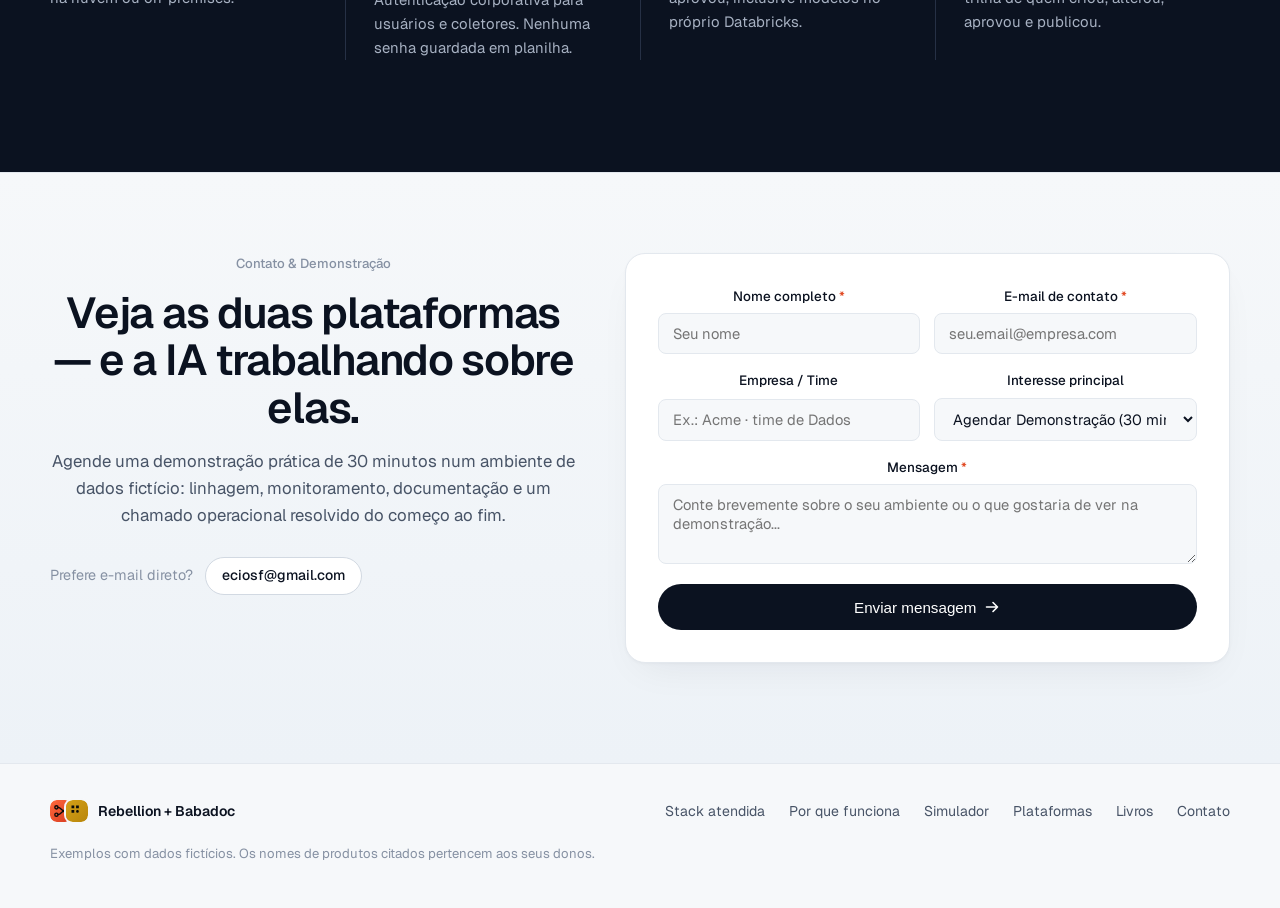
==== commit 8cf90184: "feat(books): add original Amazon covers and wide side-by-side showcase" ====
--- a/index.html
+++ b/index.html
@@ -547,119 +547,193 @@
       </div>
     </section>
 
-    <!-- ================= LIVROS / PRÓXIMOS LANÇAMENTOS ================= -->
+    <!-- ================= LIVROS / VITRINE & LANÇAMENTOS ================= -->
     <section class="section section--tint" id="livros">
       <div class="wrap">
         <div class="head">
           <p class="eyebrow">Livros &amp; Publicações Técnicas · Écio Soares Ferreira</p>
           <h2>Da trincheira de produção para o papel.</h2>
-          <p class="head__lead">Oito obras técnicas — 3 títulos já publicados na Amazon e 5 próximos lançamentos — que documentam engenharia de dados, Big Data, ciência de dados, observabilidade ativa e agentes de IA em produção.</p>
-        </div>
-
-        <div class="books-grid">
-          <article class="book-card">
-            <div class="book-card__cover">
-              <span class="book-badge book-badge--published">Disponível na Amazon</span>
-              <img src="assets/books/capa-aprendendo-pyspark.jpg" alt="Capa do livro Aprendendo PySpark: Passo a Passo" width="640" height="1024" loading="lazy" />
-            </div>
-            <div class="book-card__body">
-              <span class="book-card__kicker">Big Data &amp; Apache Spark · ISBN 979-8873673964</span>
-              <h3>Aprendendo PySpark: Passo a Passo</h3>
-              <p>Guia completo de processamento distribuído com Python e Apache Spark: RDDs, DataFrames, Spark SQL, joins avançados, streaming e otimização.</p>
-              <a href="https://www.amazon.com.br/s?k=9798873673964+Aprendendo+PySpark+Ecio+Ferreira" target="_blank" rel="noopener noreferrer" class="book-card__cta book-card__cta--amazon">Comprar na Amazon <span aria-hidden="true">↗</span></a>
-            </div>
-          </article>
-
-          <article class="book-card">
-            <div class="book-card__cover">
-              <span class="book-badge book-badge--published">Disponível na Amazon</span>
-              <img src="assets/books/capa-bi-datawarehouse.jpg" alt="Capa do livro Business Intelligence e DataWarehouse: Guia para Iniciantes" width="640" height="1024" loading="lazy" />
-            </div>
-            <div class="book-card__body">
-              <span class="book-card__kicker">Analytics &amp; Modelagem · ISBN 979-8387019845</span>
-              <h3>Business Intelligence e DataWarehouse: Guia para Iniciantes</h3>
-              <p>Fundamentos de Business Intelligence e arquitetura de Data Warehouse: ETL, modelagem dimensional (Star Schema), OLAP e construção de painéis.</p>
-              <a href="https://www.amazon.com.br/s?k=9798387019845+Business+Intelligence+DataWarehouse+Ecio+Ferreira" target="_blank" rel="noopener noreferrer" class="book-card__cta book-card__cta--amazon">Comprar na Amazon <span aria-hidden="true">↗</span></a>
-            </div>
-          </article>
-
-          <article class="book-card">
-            <div class="book-card__cover">
-              <span class="book-badge book-badge--published">Disponível na Amazon</span>
-              <img src="assets/books/capa-destroy-coding.jpg" alt="Capa do livro Destroy Coding: Como usar a Inteligência Artificial para criar códigos" width="640" height="1024" loading="lazy" />
-            </div>
-            <div class="book-card__body">
-              <span class="book-card__kicker">Engenharia Assistida por IA · ISBN 979-8290774381</span>
-              <h3>Destroy Coding: IA para Criar Códigos de Forma Rápida e Eficiente</h3>
-              <p>Como usar a Inteligência Artificial na prática para acelerar o desenvolvimento de software, refatorar sistemas e elevar a produtividade técnica.</p>
-              <a href="https://www.amazon.com.br/s?k=9798290774381+Destroy+Coding+Ecio+Ferreira" target="_blank" rel="noopener noreferrer" class="book-card__cta book-card__cta--amazon">Comprar na Amazon <span aria-hidden="true">↗</span></a>
-            </div>
-          </article>
-
-          <article class="book-card">
-            <div class="book-card__cover">
-              <span class="book-badge book-badge--launch">Próximo Lançamento · 2ª Edição</span>
-              <img src="assets/books/capa-rebellion-2ed.jpg" alt="Capa do livro Rebellion: Inteligência, Linhagem e Observabilidade (2ª Edição)" width="640" height="1024" loading="lazy" />
-            </div>
-            <div class="book-card__body">
-              <span class="book-card__kicker">Observabilidade &amp; Inteligência de Dados</span>
-              <h3>Rebellion — Inteligência, Linhagem e Observabilidade</h3>
-              <p>Arquitetura de visibilidade e camada semântica viva: como um time de dados parou de descobrir os próprios erros pela boca do cliente — com ou sem IA.</p>
-              <a href="#contato" class="book-card__cta" data-book-title="Rebellion — Inteligência, Linhagem e Observabilidade (2ª Edição)">Quero ser avisado no lançamento <span aria-hidden="true">→</span></a>
-            </div>
-          </article>
-
-          <article class="book-card">
-            <div class="book-card__cover">
-              <span class="book-badge book-badge--launch">Próximo Lançamento · 2ª Edição</span>
-              <img src="assets/books/capa-babadoc-2ed.jpg" alt="Capa do livro Babadoc: Documentação Viva para Dados (2ª Edição)" width="640" height="1024" loading="lazy" />
-            </div>
-            <div class="book-card__body">
-              <span class="book-card__kicker">Governança &amp; Engenharia de Dados</span>
-              <h3>Babadoc — Documentação Viva para Dados</h3>
-              <p>Arquitetura e cultura de conhecimento vivo: roteiros de 43 facetas, engenharia reversa de BI, Semantic Views e governança ativa no mundo real.</p>
-              <a href="#contato" class="book-card__cta" data-book-title="Babadoc — Documentação Viva para Dados (2ª Edição)">Quero ser avisado no lançamento <span aria-hidden="true">→</span></a>
-            </div>
-          </article>
-
-          <article class="book-card">
-            <div class="book-card__cover">
-              <span class="book-badge book-badge--launch">Próximo Lançamento · 2ª Edição</span>
-              <img src="assets/books/capa-ciencia-de-dados-2ed.jpg" alt="Capa do livro O B-A-BA da Ciência de Dados (2ª Edição)" width="640" height="1024" loading="lazy" />
-            </div>
-            <div class="book-card__body">
-              <span class="book-card__kicker">Estatística, Python &amp; IA</span>
-              <h3>O B-A-BA da Ciência de Dados</h3>
-              <p>Da intuição estatística aos modelos em produção: como entender dados, interpretar modelos e decifrar a inteligência artificial no mundo real.</p>
-              <a href="#contato" class="book-card__cta" data-book-title="O B-A-BA da Ciência de Dados (2ª Edição)">Quero ser avisado no lançamento <span aria-hidden="true">→</span></a>
-            </div>
-          </article>
-
-          <article class="book-card">
-            <div class="book-card__cover">
-              <span class="book-badge book-badge--launch">Próximo Lançamento · 2026</span>
-              <img src="assets/books/capa-engenheiro-ia.jpg" alt="Capa do livro O Guia Definitivo do Engenheiro de IA" width="640" height="1024" loading="lazy" />
-            </div>
-            <div class="book-card__body">
-              <span class="book-card__kicker">Sistemas de IA em Produção</span>
-              <h3>O Guia Definitivo do Engenheiro de IA</h3>
-              <p>Engenharia de IA no mundo real: agentes autônomos, RAG híbrido em 2 estágios, inferência local e estudos de caso sobre dados corporativos reais.</p>
-              <a href="#contato" class="book-card__cta" data-book-title="O Guia Definitivo do Engenheiro de IA">Quero ser avisado no lançamento <span aria-hidden="true">→</span></a>
-            </div>
-          </article>
-
-          <article class="book-card">
-            <div class="book-card__cover">
-              <span class="book-badge book-badge--launch">Próximo Lançamento · 2026</span>
-              <img src="assets/books/capa-langgraph-mundo-real.jpg" alt="Capa do livro LangGraph no Mundo Real" width="640" height="1024" loading="lazy" />
-            </div>
-            <div class="book-card__body">
-              <span class="book-card__kicker">Orquestração de Agentes em Produção</span>
-              <h3>LangGraph no Mundo Real</h3>
-              <p>Guia prático de arquitetura: como tirar agentes de IA do Jupyter e colocá-los em produção com Python, FastAPI, bancos de dados, WhatsApp e portais web.</p>
-              <a href="#contato" class="book-card__cta" data-book-title="LangGraph no Mundo Real">Quero ser avisado no lançamento <span aria-hidden="true">→</span></a>
-            </div>
-          </article>
+          <p class="head__lead">Oito obras técnicas — 3 títulos já publicados na Amazon e 5 próximos lançamentos — cobrindo Big Data, Data Warehouse, Engenharia Assistida por IA, Ciência de Dados, Observabilidade Ativa e Agentes em Produção.</p>
+        </div>
+
+        <div class="books-showcase">
+          <!-- Grande Estante Lado a Lado -->
+          <div class="books-showcase__stage">
+            <div class="books-stage__bar">
+              <span class="books-stage__title">Biblioteca Técnica · 8 Títulos</span>
+              <div class="books-stage__legend">
+                <span><i class="dot-amazon" aria-hidden="true"></i>3 Publicados na Amazon</span>
+                <span><i class="dot-soon" aria-hidden="true"></i>5 Próximos Lançamentos</span>
+              </div>
+            </div>
+
+            <div class="books-showcase__shelf" role="list" aria-label="Capas dos livros lado a lado">
+              <button type="button" class="shelf-book" role="listitem" data-book-target="book-1">
+                <div class="shelf-book__frame">
+                  <img src="assets/books/capa-aprendendo-pyspark.jpg" alt="Capa original: Aprendendo PySpark: Passo a Passo" width="1000" height="1499" loading="lazy" />
+                </div>
+                <span class="shelf-badge shelf-badge--amazon">Na Amazon</span>
+                <span class="shelf-book__name">Aprendendo PySpark</span>
+              </button>
+
+              <button type="button" class="shelf-book" role="listitem" data-book-target="book-2">
+                <div class="shelf-book__frame">
+                  <img src="assets/books/capa-bi-datawarehouse.jpg" alt="Capa original: Business Intelligence e Data Warehouse: Guia para Iniciantes" width="1000" height="1499" loading="lazy" />
+                </div>
+                <span class="shelf-badge shelf-badge--amazon">Na Amazon</span>
+                <span class="shelf-book__name">BI e Data Warehouse</span>
+              </button>
+
+              <button type="button" class="shelf-book" role="listitem" data-book-target="book-3">
+                <div class="shelf-book__frame">
+                  <img src="assets/books/capa-destroy-coding.jpg" alt="Capa original: Destroy Coding: Como usar a Inteligência Artificial para criar, inovar e dominar o futuro do trabalho" width="1000" height="1499" loading="lazy" />
+                </div>
+                <span class="shelf-badge shelf-badge--amazon">Na Amazon</span>
+                <span class="shelf-book__name">Destroy Coding</span>
+              </button>
+
+              <button type="button" class="shelf-book" role="listitem" data-book-target="book-4">
+                <div class="shelf-book__frame">
+                  <img src="assets/books/capa-rebellion-2ed.jpg" alt="Capa: Rebellion — Inteligência, Linhagem e Observabilidade (2ª Edição)" width="640" height="1024" loading="lazy" />
+                </div>
+                <span class="shelf-badge shelf-badge--soon">Próximo Lançamento</span>
+                <span class="shelf-book__name">Rebellion · 2ª Ed.</span>
+              </button>
+
+              <button type="button" class="shelf-book" role="listitem" data-book-target="book-5">
+                <div class="shelf-book__frame">
+                  <img src="assets/books/capa-babadoc-2ed.jpg" alt="Capa: Babadoc — Documentação Viva para Dados (2ª Edição)" width="640" height="1024" loading="lazy" />
+                </div>
+                <span class="shelf-badge shelf-badge--soon">Próximo Lançamento</span>
+                <span class="shelf-book__name">Babadoc · 2ª Ed.</span>
+              </button>
+
+              <button type="button" class="shelf-book" role="listitem" data-book-target="book-6">
+                <div class="shelf-book__frame">
+                  <img src="assets/books/capa-ciencia-de-dados-2ed.jpg" alt="Capa: O B-A-BA da Ciência de Dados (2ª Edição)" width="640" height="1024" loading="lazy" />
+                </div>
+                <span class="shelf-badge shelf-badge--soon">Próximo Lançamento</span>
+                <span class="shelf-book__name">B-A-BA Ciência de Dados</span>
+              </button>
+
+              <button type="button" class="shelf-book" role="listitem" data-book-target="book-7">
+                <div class="shelf-book__frame">
+                  <img src="assets/books/capa-engenheiro-ia.jpg" alt="Capa: O Guia Definitivo do Engenheiro de IA" width="640" height="1024" loading="lazy" />
+                </div>
+                <span class="shelf-badge shelf-badge--soon">Próximo Lançamento</span>
+                <span class="shelf-book__name">Engenheiro de IA</span>
+              </button>
+
+              <button type="button" class="shelf-book" role="listitem" data-book-target="book-8">
+                <div class="shelf-book__frame">
+                  <img src="assets/books/capa-langgraph-mundo-real.jpg" alt="Capa: LangGraph no Mundo Real" width="640" height="1024" loading="lazy" />
+                </div>
+                <span class="shelf-badge shelf-badge--soon">Próximo Lançamento</span>
+                <span class="shelf-book__name">LangGraph no Mundo Real</span>
+              </button>
+            </div>
+          </div>
+
+          <!-- Descrições Estruturadas Abaixo das Capas -->
+          <div class="books-showcase__details">
+            <div class="books-group">
+              <div class="books-group__head">
+                <span class="books-group__pill books-group__pill--amazon">Disponíveis na Amazon</span>
+                <h3>Obras Já Publicadas (3)</h3>
+              </div>
+
+              <div class="books-desc-grid books-desc-grid--3">
+                <article class="book-desc-card" id="book-1">
+                  <div class="book-desc-card__top">
+                    <span class="book-desc-card__kicker">Big Data &amp; Apache Spark 3.5 · 424 págs.</span>
+                    <span class="book-desc-card__tag book-desc-card__tag--amazon">ISBN 979-8873673964</span>
+                  </div>
+                  <h4>Aprendendo PySpark: Passo a Passo</h4>
+                  <p>Guia prático e visual para dominar processamento distribuído com Python e Apache Spark: RDDs, DataFrames, Spark SQL, joins avançados, streaming e otimização.</p>
+                  <a href="https://www.amazon.com.br/dp/B0CRH9SJ6L" target="_blank" rel="noopener noreferrer" class="book-desc-card__cta book-desc-card__cta--amazon">Comprar na Amazon <span aria-hidden="true">↗</span></a>
+                </article>
+
+                <article class="book-desc-card" id="book-2">
+                  <div class="book-desc-card__top">
+                    <span class="book-desc-card__kicker">Analytics &amp; Modelagem · 174 págs.</span>
+                    <span class="book-desc-card__tag book-desc-card__tag--amazon">ISBN 979-8387019845</span>
+                  </div>
+                  <h4>Business Intelligence e Data Warehouse: Guia para Iniciantes</h4>
+                  <p>Fundamentos completos de Business Intelligence e arquitetura de Data Warehouse: processos de ETL, modelagem dimensional (Star Schema), OLAP e entrega analítica.</p>
+                  <a href="https://www.amazon.com.br/dp/B0C47LSGB4" target="_blank" rel="noopener noreferrer" class="book-desc-card__cta book-desc-card__cta--amazon">Comprar na Amazon <span aria-hidden="true">↗</span></a>
+                </article>
+
+                <article class="book-desc-card" id="book-3">
+                  <div class="book-desc-card__top">
+                    <span class="book-desc-card__kicker">Engenharia Assistida por IA · 2025</span>
+                    <span class="book-desc-card__tag book-desc-card__tag--amazon">ISBN 979-8290774381</span>
+                  </div>
+                  <h4>Destroy Coding: IA para Criar, Inovar e Dominar o Futuro do Trabalho</h4>
+                  <p>Método direto (Create | Command | Deploy) para usar Inteligência Artificial na prática, acelerar o desenvolvimento de software e entregar resultados reais em produção.</p>
+                  <a href="https://www.amazon.com.br/dp/B0FGNM9TX3" target="_blank" rel="noopener noreferrer" class="book-desc-card__cta book-desc-card__cta--amazon">Comprar na Amazon <span aria-hidden="true">↗</span></a>
+                </article>
+              </div>
+            </div>
+
+            <div class="books-group">
+              <div class="books-group__head">
+                <span class="books-group__pill books-group__pill--soon">Próximos Lançamentos · 2026</span>
+                <h3>2ª Edições &amp; Obras Inéditas (5)</h3>
+              </div>
+
+              <div class="books-desc-grid books-desc-grid--5">
+                <article class="book-desc-card" id="book-4">
+                  <div class="book-desc-card__top">
+                    <span class="book-desc-card__kicker">Observabilidade &amp; Linhagem</span>
+                    <span class="book-desc-card__tag book-desc-card__tag--soon">Próximo Lançamento · 2ª Ed.</span>
+                  </div>
+                  <h4>Rebellion — Inteligência, Linhagem e Observabilidade</h4>
+                  <p>Arquitetura de visibilidade e camada semântica viva: como um time de dados parou de descobrir os próprios erros pela boca do cliente — com ou sem IA.</p>
+                  <a href="#contato" class="book-desc-card__cta" data-book-title="Rebellion — Inteligência, Linhagem e Observabilidade (2ª Edição)">Quero ser avisado no lançamento <span aria-hidden="true">→</span></a>
+                </article>
+
+                <article class="book-desc-card" id="book-5">
+                  <div class="book-desc-card__top">
+                    <span class="book-desc-card__kicker">Governança &amp; Engenharia de Dados</span>
+                    <span class="book-desc-card__tag book-desc-card__tag--soon">Próximo Lançamento · 2ª Ed.</span>
+                  </div>
+                  <h4>Babadoc — Documentação Viva para Dados</h4>
+                  <p>Arquitetura e cultura de conhecimento vivo: roteiros de 43 facetas, engenharia reversa de BI, Semantic Views (.yaml) e auditoria contínua de drift.</p>
+                  <a href="#contato" class="book-desc-card__cta" data-book-title="Babadoc — Documentação Viva para Dados (2ª Edição)">Quero ser avisado no lançamento <span aria-hidden="true">→</span></a>
+                </article>
+
+                <article class="book-desc-card" id="book-6">
+                  <div class="book-desc-card__top">
+                    <span class="book-desc-card__kicker">Estatística, Python &amp; Modelos</span>
+                    <span class="book-desc-card__tag book-desc-card__tag--soon">Próximo Lançamento · 2ª Ed.</span>
+                  </div>
+                  <h4>O B-A-BA da Ciência de Dados</h4>
+                  <p>Da intuição estatística e análise exploratória até modelos em produção: como entender dados, validar hipóteses e interpretar IA no mundo real.</p>
+                  <a href="#contato" class="book-desc-card__cta" data-book-title="O B-A-BA da Ciência de Dados (2ª Edição)">Quero ser avisado no lançamento <span aria-hidden="true">→</span></a>
+                </article>
+
+                <article class="book-desc-card" id="book-7">
+                  <div class="book-desc-card__top">
+                    <span class="book-desc-card__kicker">Sistemas de IA em Produção</span>
+                    <span class="book-desc-card__tag book-desc-card__tag--soon">Próximo Lançamento · 2026</span>
+                  </div>
+                  <h4>O Guia Definitivo do Engenheiro de IA</h4>
+                  <p>Engenharia de IA no mundo real: agentes autônomos, RAG híbrido em 2 estágios, inferência local (ONNX/SLMs), guardrails e estudos de caso corporativos.</p>
+                  <a href="#contato" class="book-desc-card__cta" data-book-title="O Guia Definitivo do Engenheiro de IA">Quero ser avisado no lançamento <span aria-hidden="true">→</span></a>
+                </article>
+
+                <article class="book-desc-card" id="book-8">
+                  <div class="book-desc-card__top">
+                    <span class="book-desc-card__kicker">Orquestração de Agentes</span>
+                    <span class="book-desc-card__tag book-desc-card__tag--soon">Próximo Lançamento · 2026</span>
+                  </div>
+                  <h4>LangGraph no Mundo Real</h4>
+                  <p>Guia prático de arquitetura: como tirar agentes de IA do Jupyter e colocá-los em produção com Python, FastAPI, checkpoints, bancos de dados, WhatsApp e portais web.</p>
+                  <a href="#contato" class="book-desc-card__cta" data-book-title="LangGraph no Mundo Real">Quero ser avisado no lançamento <span aria-hidden="true">→</span></a>
+                </article>
+              </div>
+            </div>
+          </div>
         </div>
       </div>
     </section>
--- a/styles.css
+++ b/styles.css
@@ -973,100 +973,247 @@
   }
 }
 
-/* ---------- Vitrine de Livros (Publicados & Próximos Lançamentos) ---------- */
-.books-grid {
-  display: grid;
-  grid-template-columns: repeat(4, 1fr);
-  gap: 20px;
-  align-items: stretch;
-}
-.book-card {
-  background: var(--bg);
-  border: 1px solid var(--line);
+/* ---------- Vitrine Larga de Livros (Estante Lado a Lado + Descrições Abaixo) ---------- */
+.books-showcase {
+  display: grid;
+  gap: 36px;
+}
+.books-showcase__stage {
+  background: linear-gradient(155deg, #0b1220 0%, #162238 100%);
+  border: 1px solid #1e2d47;
   border-radius: var(--r-lg);
-  padding: 16px;
+  padding: 26px 24px 28px;
+  color: #f8fafc;
+  box-shadow: 0 24px 48px -22px rgba(11, 18, 32, .45);
+}
+.books-stage__bar {
+  display: flex;
+  align-items: center;
+  justify-content: space-between;
+  gap: 12px 20px;
+  flex-wrap: wrap;
+  padding-bottom: 18px;
+  margin-bottom: 22px;
+  border-bottom: 1px solid rgba(255, 255, 255, .1);
+}
+.books-stage__title {
+  font-family: var(--mono);
+  font-size: .74rem;
+  letter-spacing: .08em;
+  text-transform: uppercase;
+  color: #cbd5e1;
+}
+.books-stage__legend {
+  display: flex;
+  flex-wrap: wrap;
+  gap: 16px;
+  font-size: .8rem;
+  color: #cbd5e1;
+}
+.books-stage__legend span {
+  display: inline-flex;
+  align-items: center;
+  gap: 7px;
+}
+.dot-amazon,
+.dot-soon {
+  width: 8px;
+  height: 8px;
+  border-radius: 50%;
+  display: inline-block;
+}
+.dot-amazon { background: #22c55e; box-shadow: 0 0 0 3px rgba(34, 197, 94, .2); }
+.dot-soon { background: var(--ember); box-shadow: 0 0 0 3px rgba(224, 70, 31, .22); }
+
+.books-showcase__shelf {
+  display: grid;
+  grid-template-columns: repeat(8, minmax(0, 1fr));
+  gap: 14px;
+  align-items: start;
+}
+.shelf-book {
+  appearance: none;
+  border: 0;
+  background: transparent;
+  padding: 0;
+  color: inherit;
+  font-family: inherit;
+  text-align: center;
   display: flex;
   flex-direction: column;
-  gap: 16px;
-  transition: transform .25s var(--ease), box-shadow .25s var(--ease), border-color .2s;
-}
-.book-card:hover {
-  transform: translateY(-4px);
-  border-color: var(--line-2);
-  box-shadow: var(--shadow);
-}
-.book-card__cover {
-  position: relative;
-  border-radius: 10px;
+  align-items: center;
+  gap: 8px;
+  cursor: pointer;
+  transition: transform .25s var(--ease);
+}
+.shelf-book:hover,
+.shelf-book.is-active {
+  transform: translateY(-6px);
+}
+.shelf-book__frame {
+  width: 100%;
+  aspect-ratio: 5 / 8;
+  border-radius: 8px;
   overflow: hidden;
-  border: 1px solid var(--line);
-  background: #f4efe6;
-  aspect-ratio: 5 / 8;
-  box-shadow: 0 10px 24px -10px rgba(11, 18, 32, .22), inset -4px 0 8px rgba(11, 18, 32, .06);
-}
-.book-card__cover img {
+  border: 1px solid rgba(255, 255, 255, .16);
+  background: #0f172a;
+  box-shadow: 0 16px 28px -10px rgba(0, 0, 0, .65), inset 3px 0 6px rgba(255, 255, 255, .12);
+  transition: border-color .2s, box-shadow .2s;
+}
+.shelf-book:hover .shelf-book__frame,
+.shelf-book.is-active .shelf-book__frame {
+  border-color: #ffffff;
+  box-shadow: 0 20px 34px -8px rgba(0, 0, 0, .75), 0 0 0 2px rgba(255, 255, 255, .35);
+}
+.shelf-book__frame img {
   width: 100%;
   height: 100%;
   object-fit: cover;
   display: block;
 }
-.book-badge {
-  position: absolute;
-  top: 10px;
-  left: 10px;
-  z-index: 2;
-  font-family: var(--mono);
-  font-size: .64rem;
+.shelf-badge {
+  font-family: var(--mono);
+  font-size: .58rem;
   font-weight: 600;
   letter-spacing: .04em;
   text-transform: uppercase;
-  padding: 4px 9px;
+  padding: 2px 7px;
   border-radius: 999px;
-  box-shadow: 0 4px 12px rgba(11, 18, 32, .22);
-  max-width: calc(100% - 20px);
   white-space: nowrap;
-  overflow: hidden;
-  text-overflow: ellipsis;
-}
-.book-badge--launch {
-  background: var(--ink);
-  color: #fff;
-  border: 1px solid rgba(255, 255, 255, .18);
-}
-.book-badge--published {
-  background: var(--ok);
-  color: #fff;
-  border: 1px solid rgba(255, 255, 255, .22);
-}
-.book-card__body {
+}
+.shelf-badge--amazon {
+  background: rgba(34, 197, 94, .18);
+  color: #86efac;
+  border: 1px solid rgba(34, 197, 94, .45);
+}
+.shelf-badge--soon {
+  background: rgba(255, 255, 255, .1);
+  color: #e2e8f0;
+  border: 1px solid rgba(255, 255, 255, .2);
+}
+.shelf-book__name {
+  font-size: .74rem;
+  font-weight: 500;
+  line-height: 1.25;
+  color: #e2e8f0;
+}
+
+.books-showcase__details {
+  display: grid;
+  gap: 32px;
+}
+.books-group {
+  display: grid;
+  gap: 16px;
+}
+.books-group__head {
+  display: flex;
+  align-items: center;
+  gap: 12px;
+  flex-wrap: wrap;
+}
+.books-group__head h3 {
+  font-size: 1.15rem;
+  color: var(--ink);
+}
+.books-group__pill {
+  font-family: var(--mono);
+  font-size: .68rem;
+  font-weight: 600;
+  letter-spacing: .05em;
+  text-transform: uppercase;
+  padding: 4px 10px;
+  border-radius: 999px;
+}
+.books-group__pill--amazon {
+  background: #dcfce7;
+  color: #166534;
+}
+.books-group__pill--soon {
+  background: var(--ember-soft);
+  color: var(--ember-ink);
+}
+
+.books-desc-grid {
+  display: grid;
+  gap: 16px;
+  align-items: stretch;
+}
+.books-desc-grid--3 {
+  grid-template-columns: repeat(3, minmax(0, 1fr));
+}
+.books-desc-grid--5 {
+  grid-template-columns: repeat(6, minmax(0, 1fr));
+}
+.books-desc-grid--5 .book-desc-card:nth-child(-n+3) {
+  grid-column: span 2;
+}
+.books-desc-grid--5 .book-desc-card:nth-child(n+4) {
+  grid-column: span 3;
+}
+
+.book-desc-card {
+  background: var(--bg);
+  border: 1px solid var(--line);
+  border-radius: var(--r);
+  padding: 18px 20px;
   display: flex;
   flex-direction: column;
+  gap: 10px;
+  transition: border-color .2s, box-shadow .2s, transform .2s var(--ease);
+}
+.book-desc-card:hover,
+.book-desc-card.is-highlighted {
+  border-color: var(--ink);
+  box-shadow: var(--shadow);
+  transform: translateY(-2px);
+}
+.book-desc-card__top {
+  display: flex;
+  align-items: center;
+  justify-content: space-between;
   gap: 8px;
-  flex: 1;
-}
-.book-card__kicker {
+  flex-wrap: wrap;
+}
+.book-desc-card__kicker {
   font-family: var(--mono);
   font-size: .68rem;
   text-transform: uppercase;
-  letter-spacing: .06em;
-  color: var(--ember-ink);
-  font-weight: 600;
-}
-.book-card__body h3 {
-  font-size: 1rem;
-  line-height: 1.25;
+  letter-spacing: .05em;
+  color: var(--ink-3);
+}
+.book-desc-card__tag {
+  font-family: var(--mono);
+  font-size: .64rem;
+  font-weight: 600;
+  padding: 2px 8px;
+  border-radius: 999px;
+}
+.book-desc-card__tag--amazon {
+  background: #dcfce7;
+  color: #166534;
+}
+.book-desc-card__tag--soon {
+  background: var(--tint);
+  color: var(--ink-2);
+}
+.book-desc-card h4 {
+  margin: 0;
+  font-size: 1.02rem;
+  font-weight: 600;
+  line-height: 1.28;
   color: var(--ink);
 }
-.book-card__body p {
-  font-size: .85rem;
+.book-desc-card p {
+  font-size: .87rem;
   color: var(--ink-2);
-  line-height: 1.5;
-}
-.book-card__cta {
+  line-height: 1.55;
+}
+.book-desc-card__cta {
   margin-top: auto;
   padding-top: 10px;
   border-top: 1px solid var(--line);
-  font-size: .82rem;
+  font-size: .83rem;
   font-weight: 600;
   color: var(--ink);
   text-decoration: none;
@@ -1074,28 +1221,42 @@
   align-items: center;
   gap: 6px;
 }
-.book-card__cta:hover {
+.book-desc-card__cta:hover {
   color: var(--ember-ink);
 }
-.book-card__cta--amazon {
+.book-desc-card__cta--amazon {
   color: var(--ok);
 }
-.book-card__cta--amazon:hover {
+.book-desc-card__cta--amazon:hover {
   color: #0b5d2b;
 }
-@media (max-width: 1120px) {
-  .books-grid {
-    grid-template-columns: repeat(2, 1fr);
-  }
-}
-@media (max-width: 760px) {
-  .books-grid {
-    grid-template-columns: repeat(2, 1fr);
+
+@media (max-width: 1080px) {
+  .books-showcase__shelf {
+    grid-template-columns: repeat(4, minmax(0, 1fr));
+    gap: 16px;
+  }
+  .books-desc-grid--3 {
+    grid-template-columns: repeat(2, minmax(0, 1fr));
+  }
+  .books-desc-grid--5 {
+    grid-template-columns: repeat(2, minmax(0, 1fr));
+  }
+  .books-desc-grid--5 .book-desc-card:nth-child(-n+3),
+  .books-desc-grid--5 .book-desc-card:nth-child(n+4) {
+    grid-column: span 1;
+  }
+}
+@media (max-width: 640px) {
+  .books-showcase__stage {
+    padding: 20px 16px 22px;
+  }
+  .books-showcase__shelf {
+    grid-template-columns: repeat(2, minmax(0, 1fr));
     gap: 14px;
   }
-}
-@media (max-width: 480px) {
-  .books-grid {
+  .books-desc-grid--3,
+  .books-desc-grid--5 {
     grid-template-columns: 1fr;
   }
 }
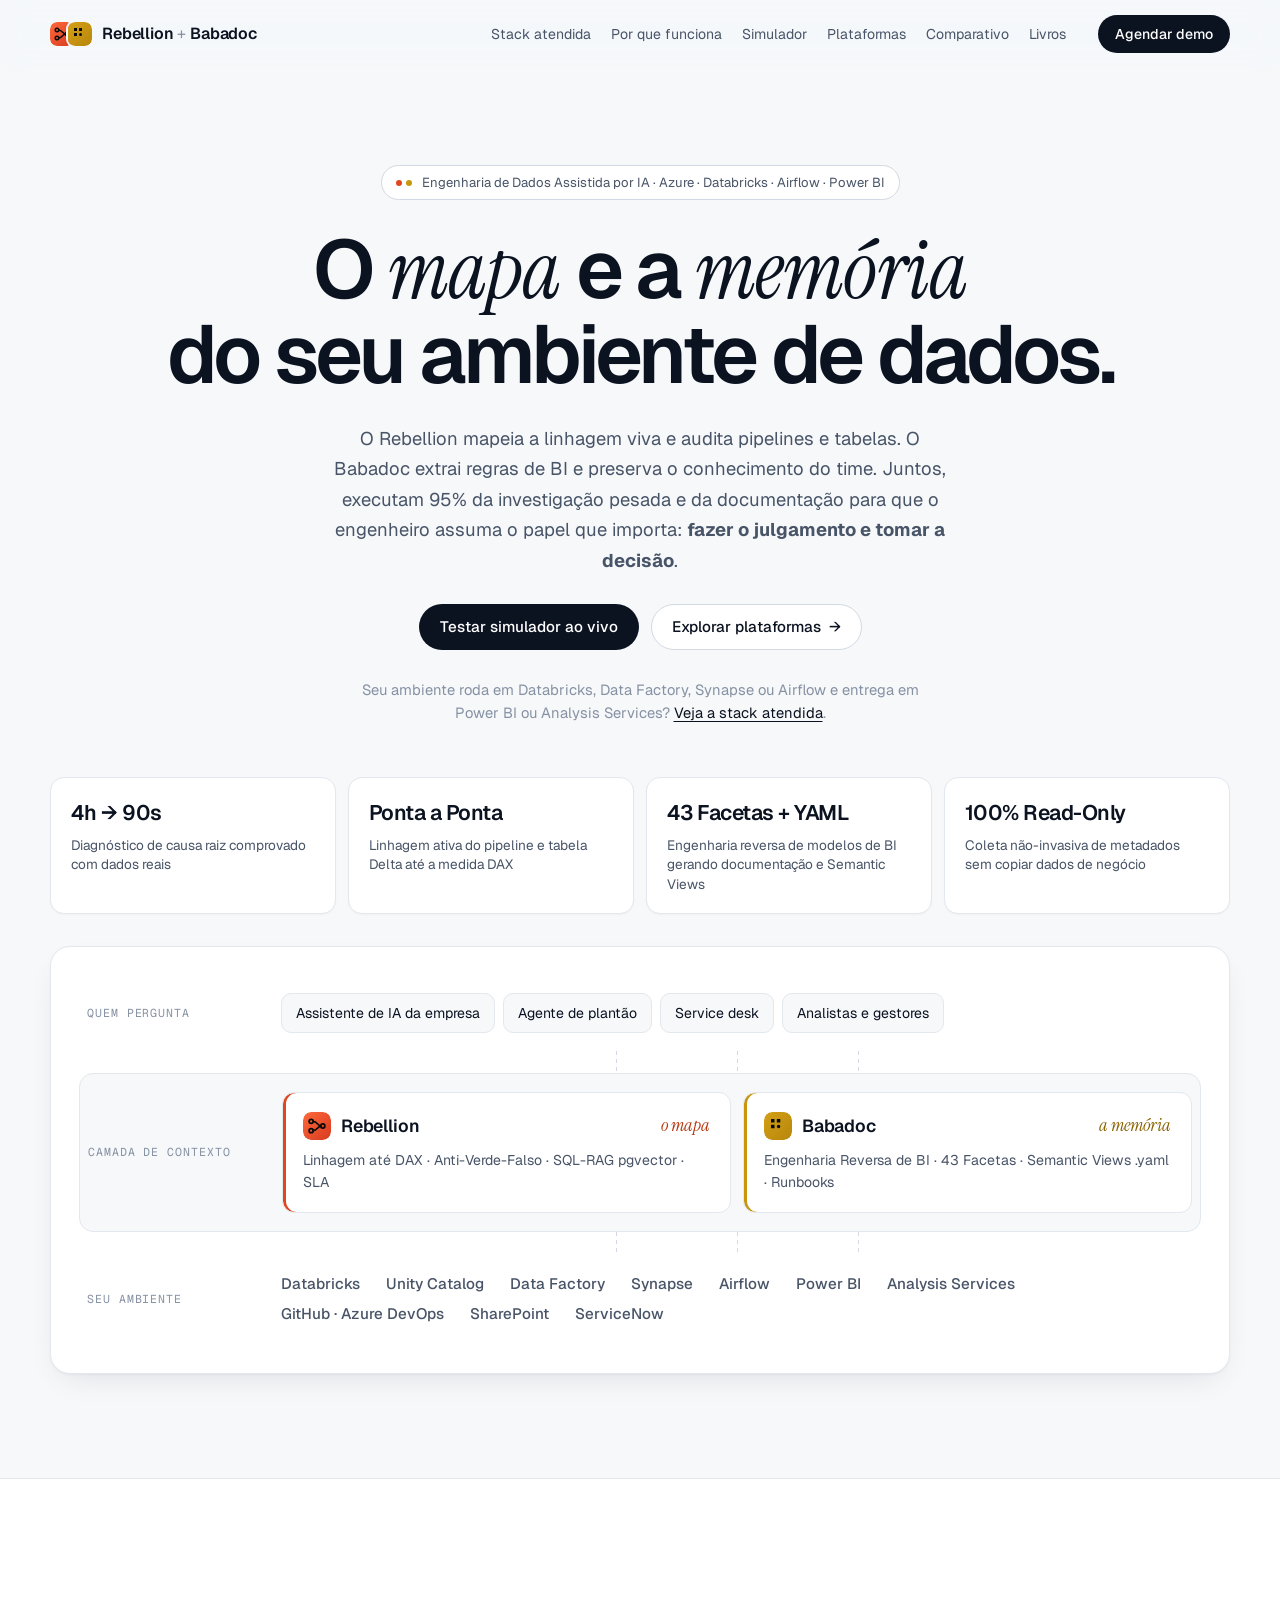
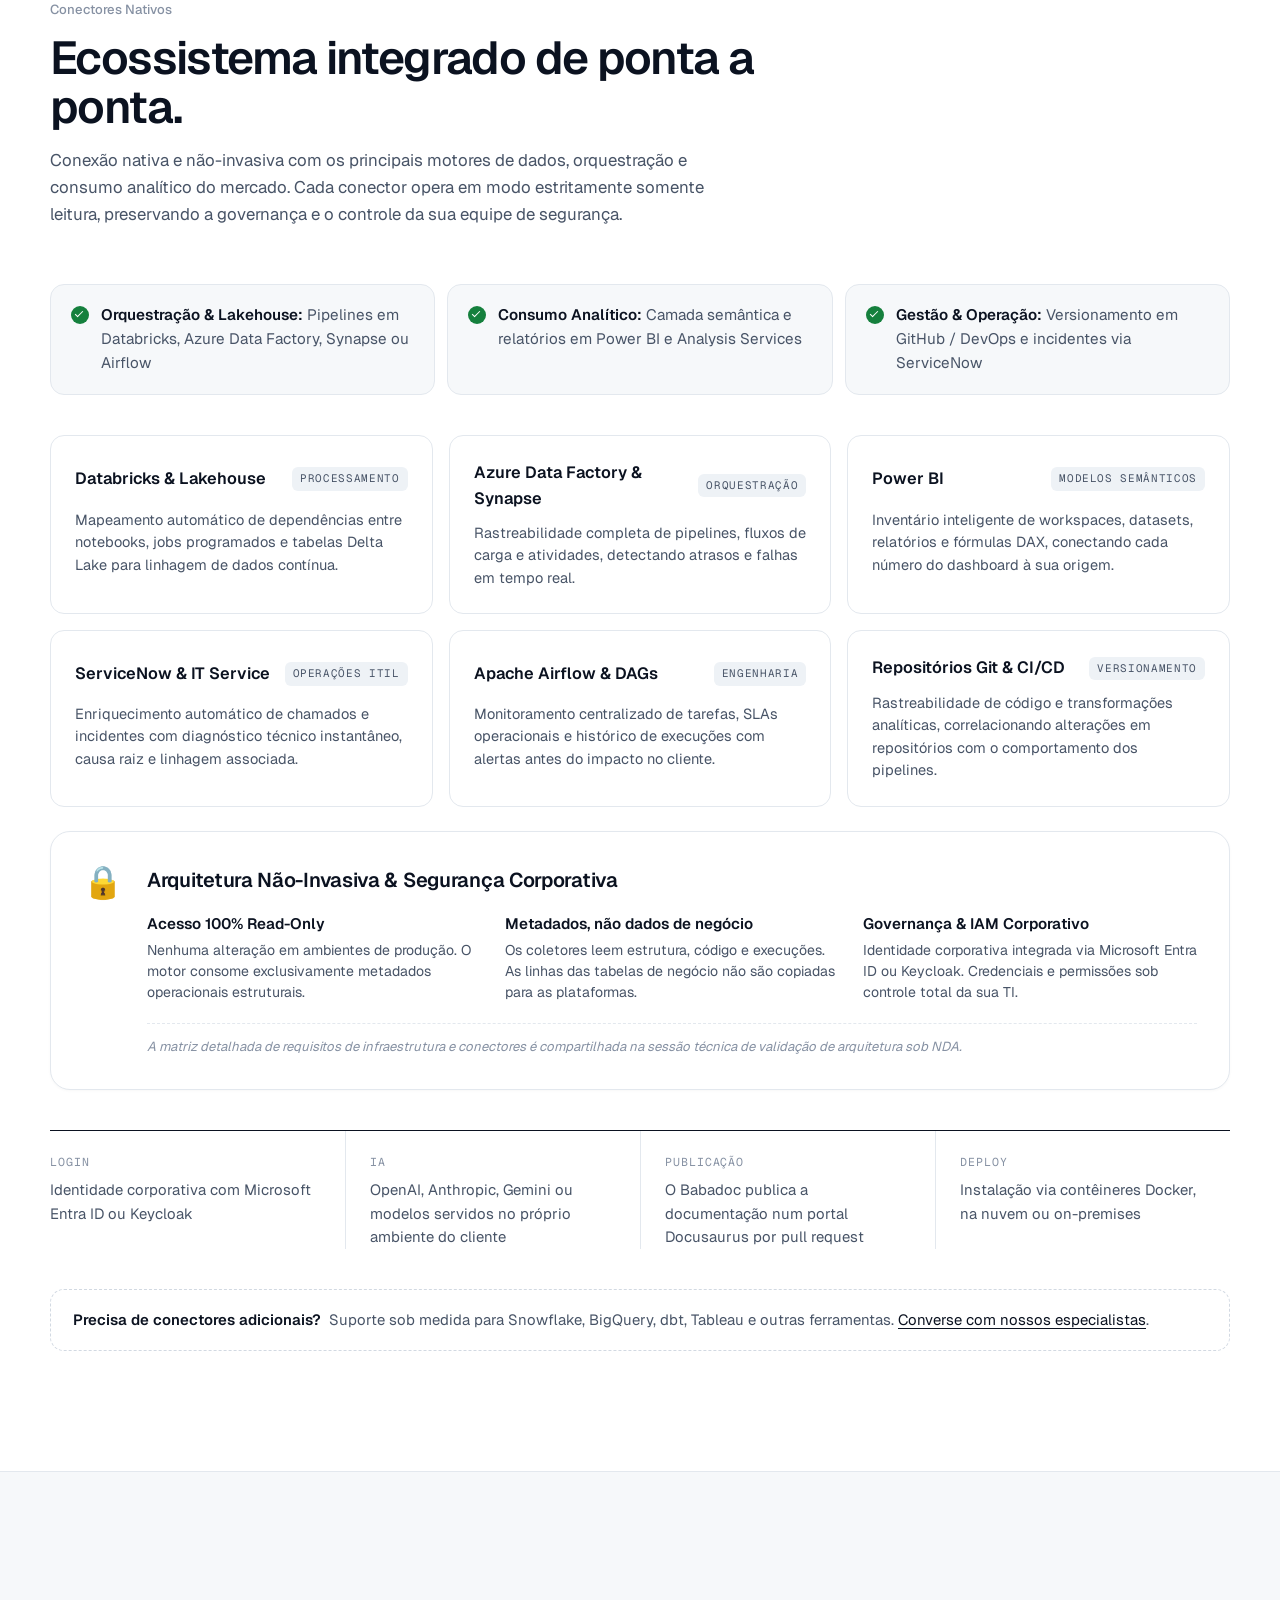
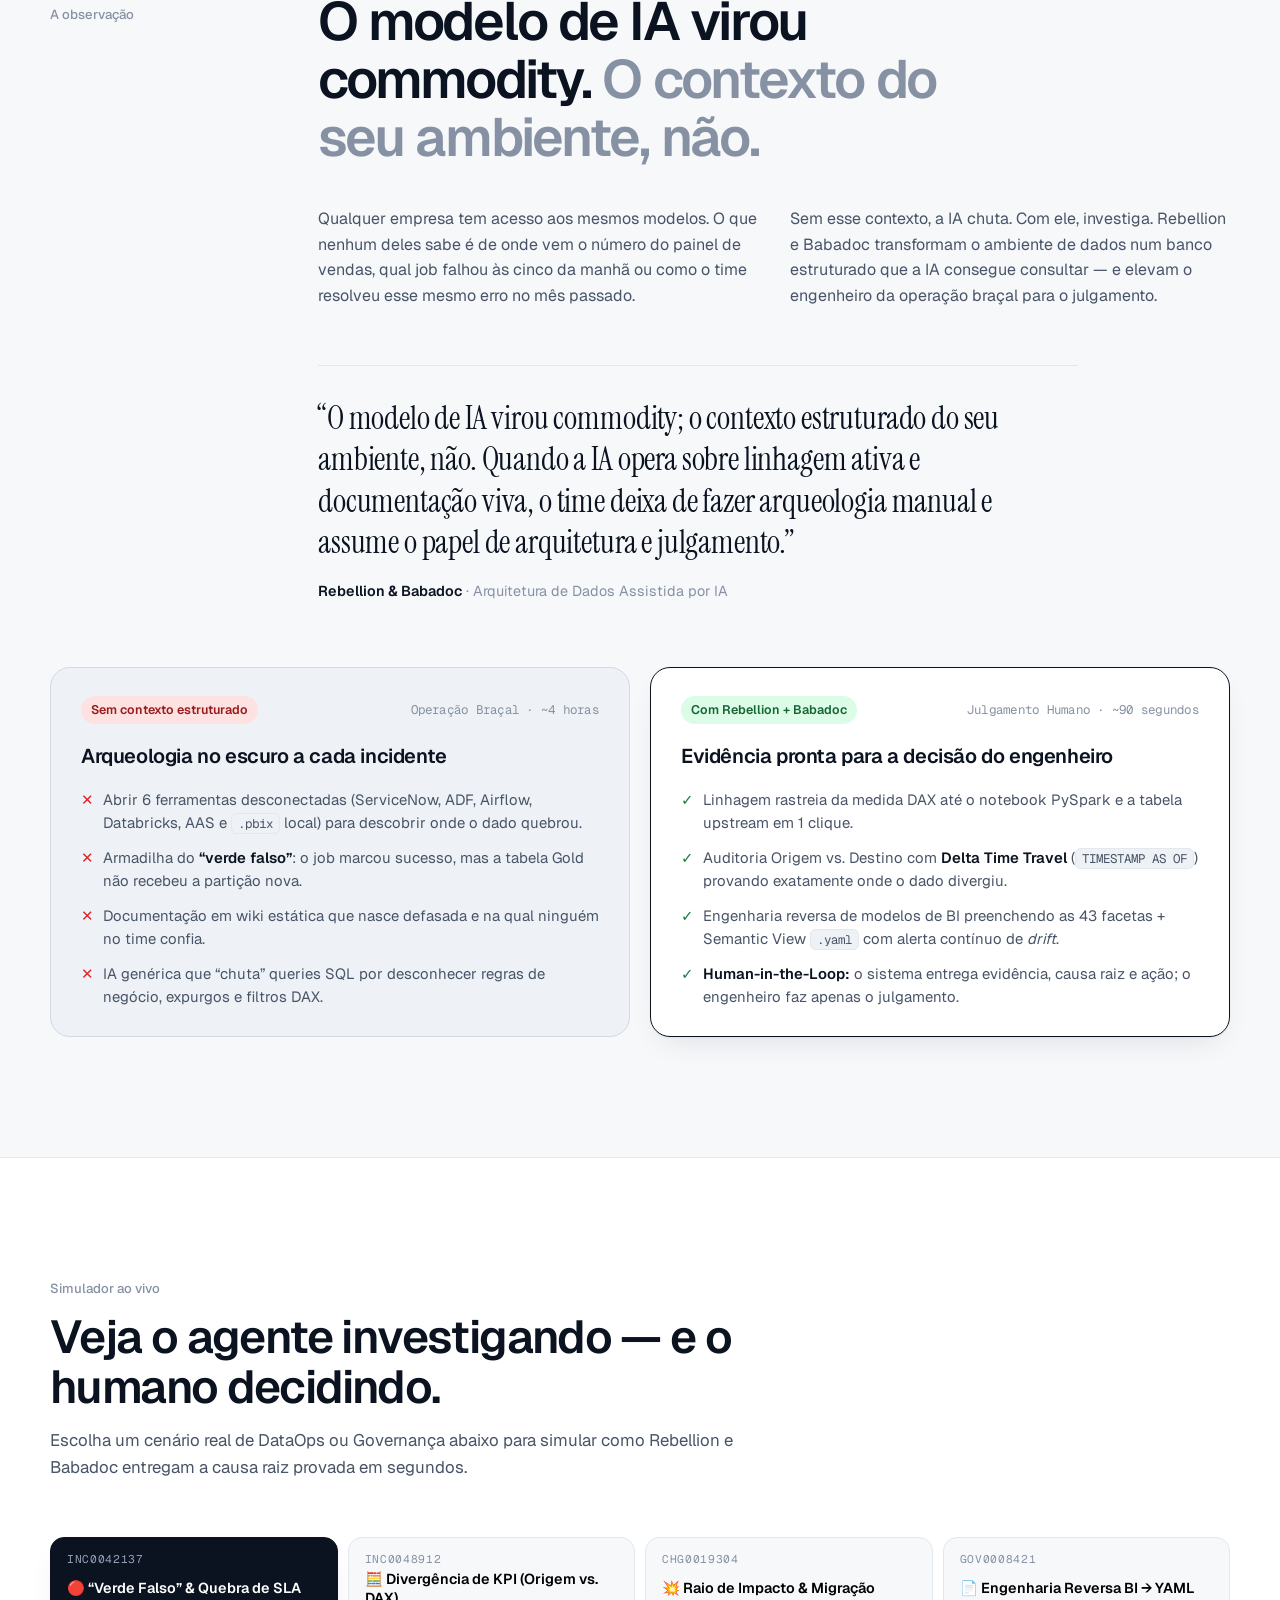
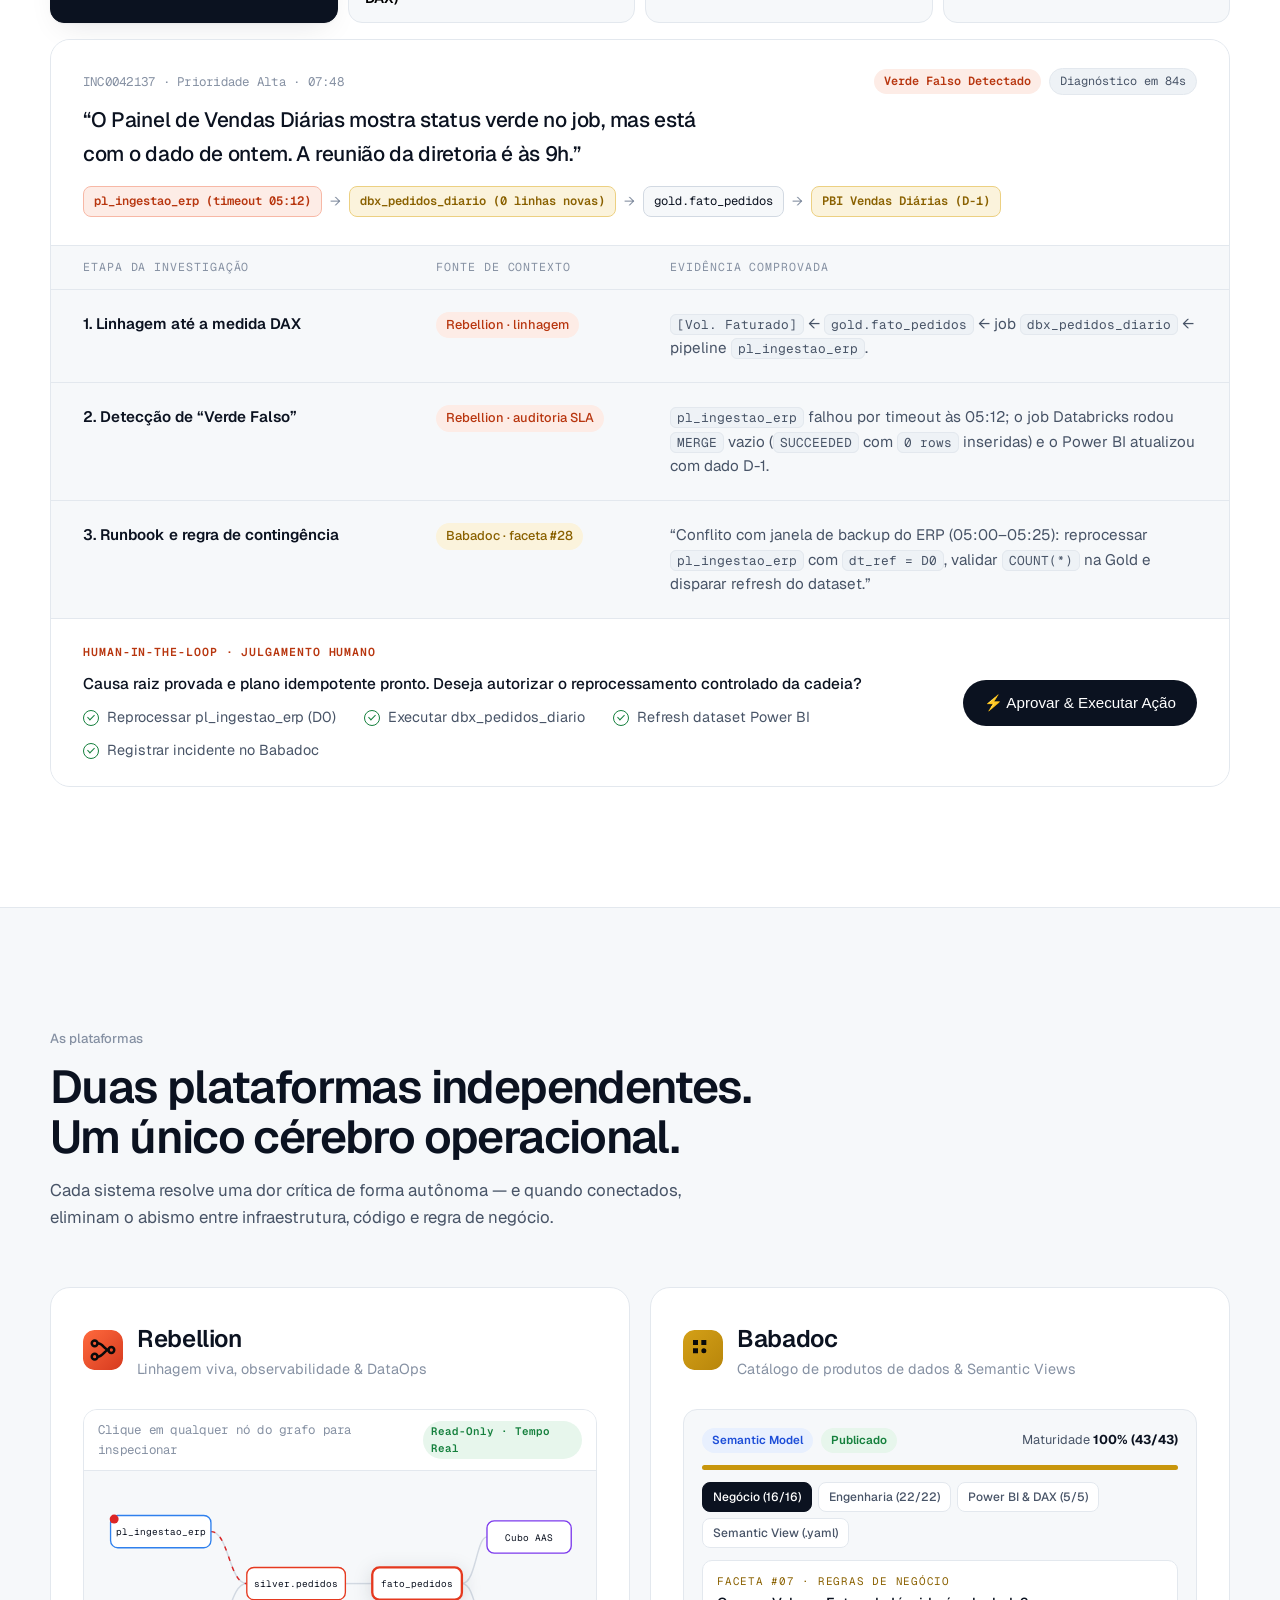
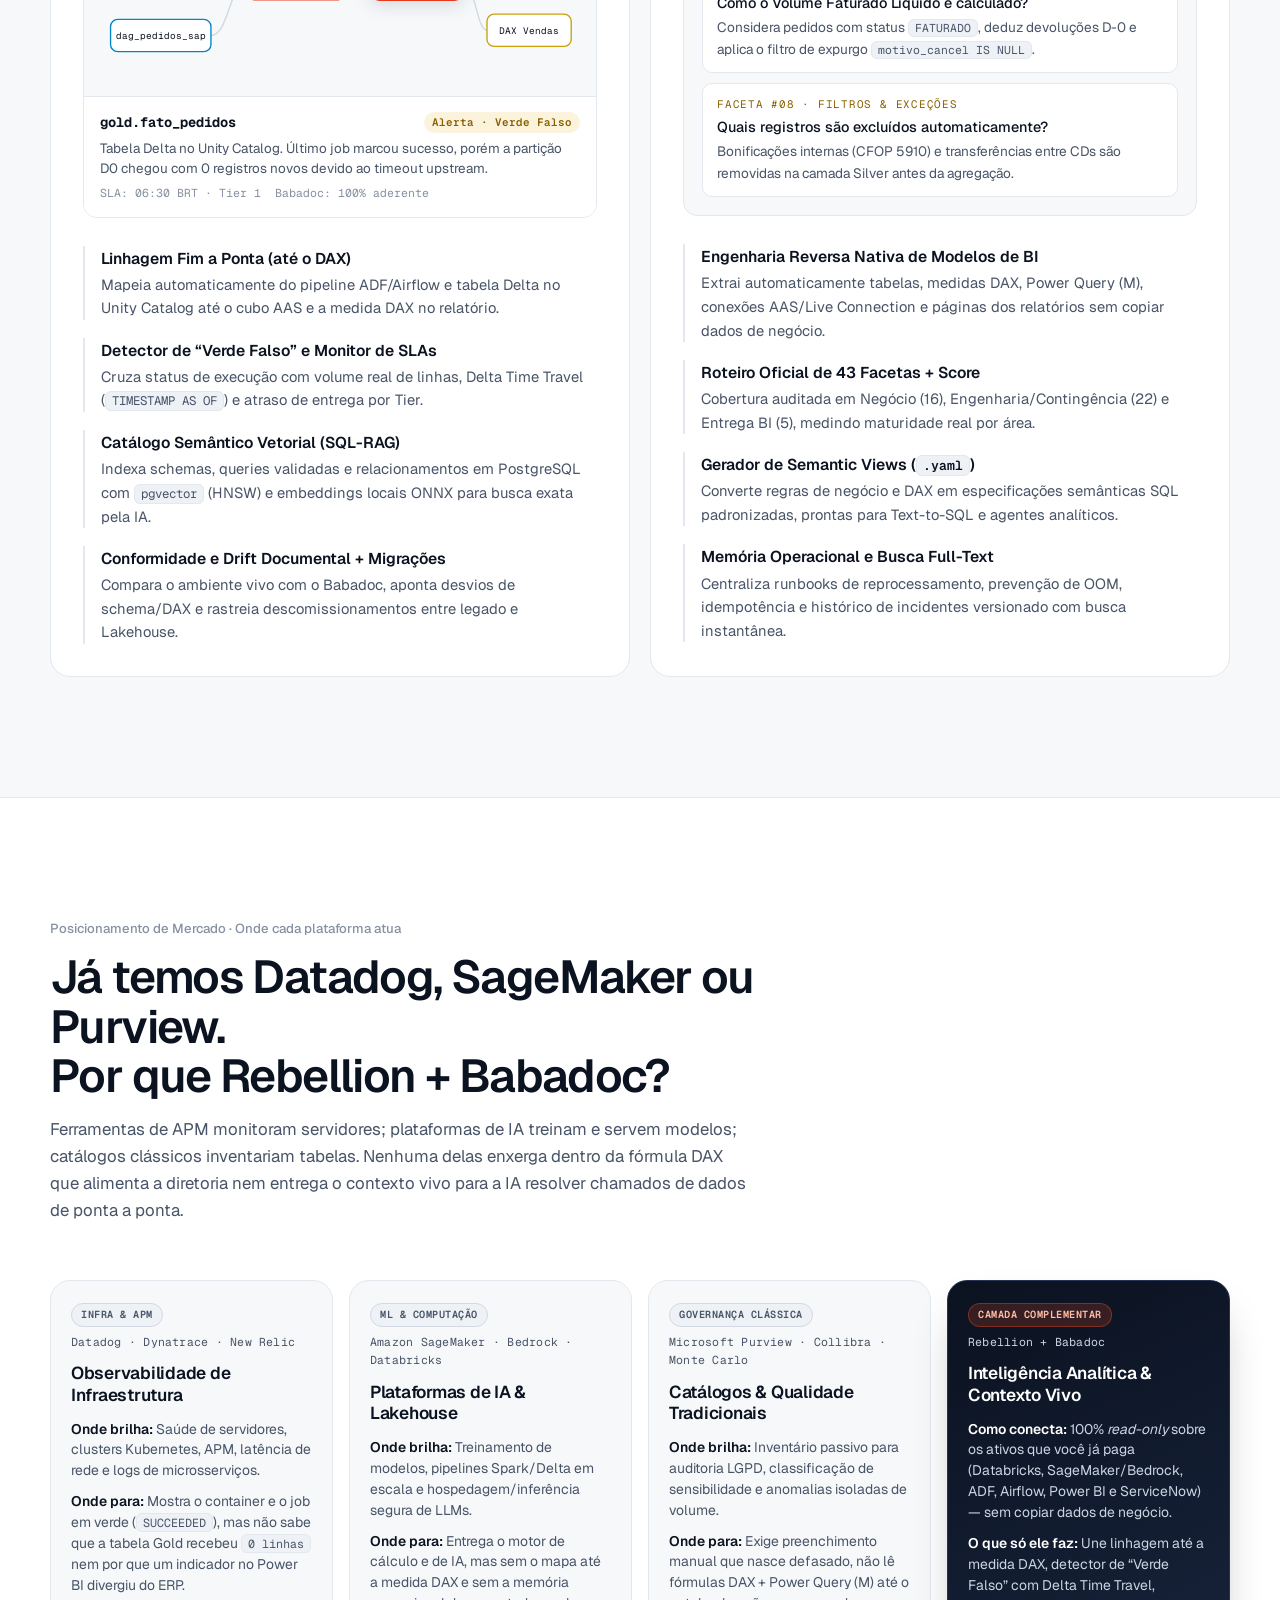
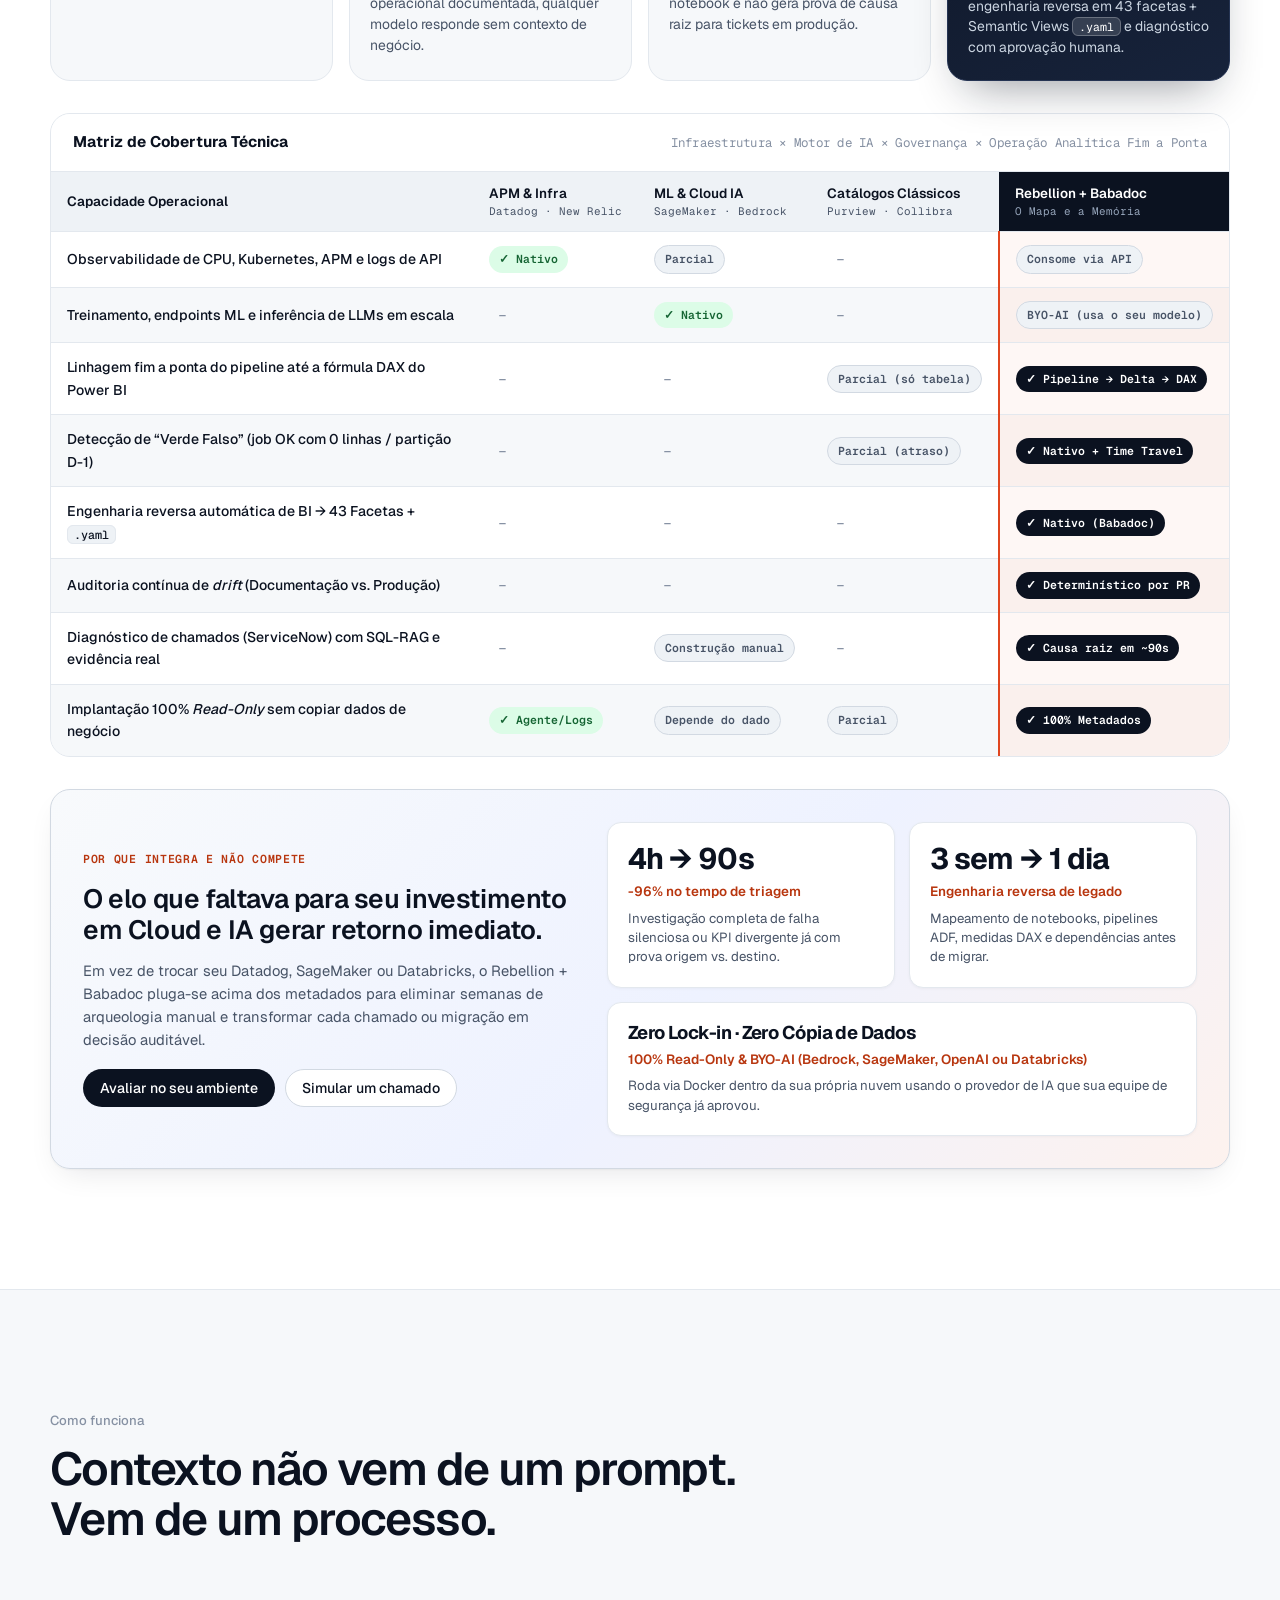
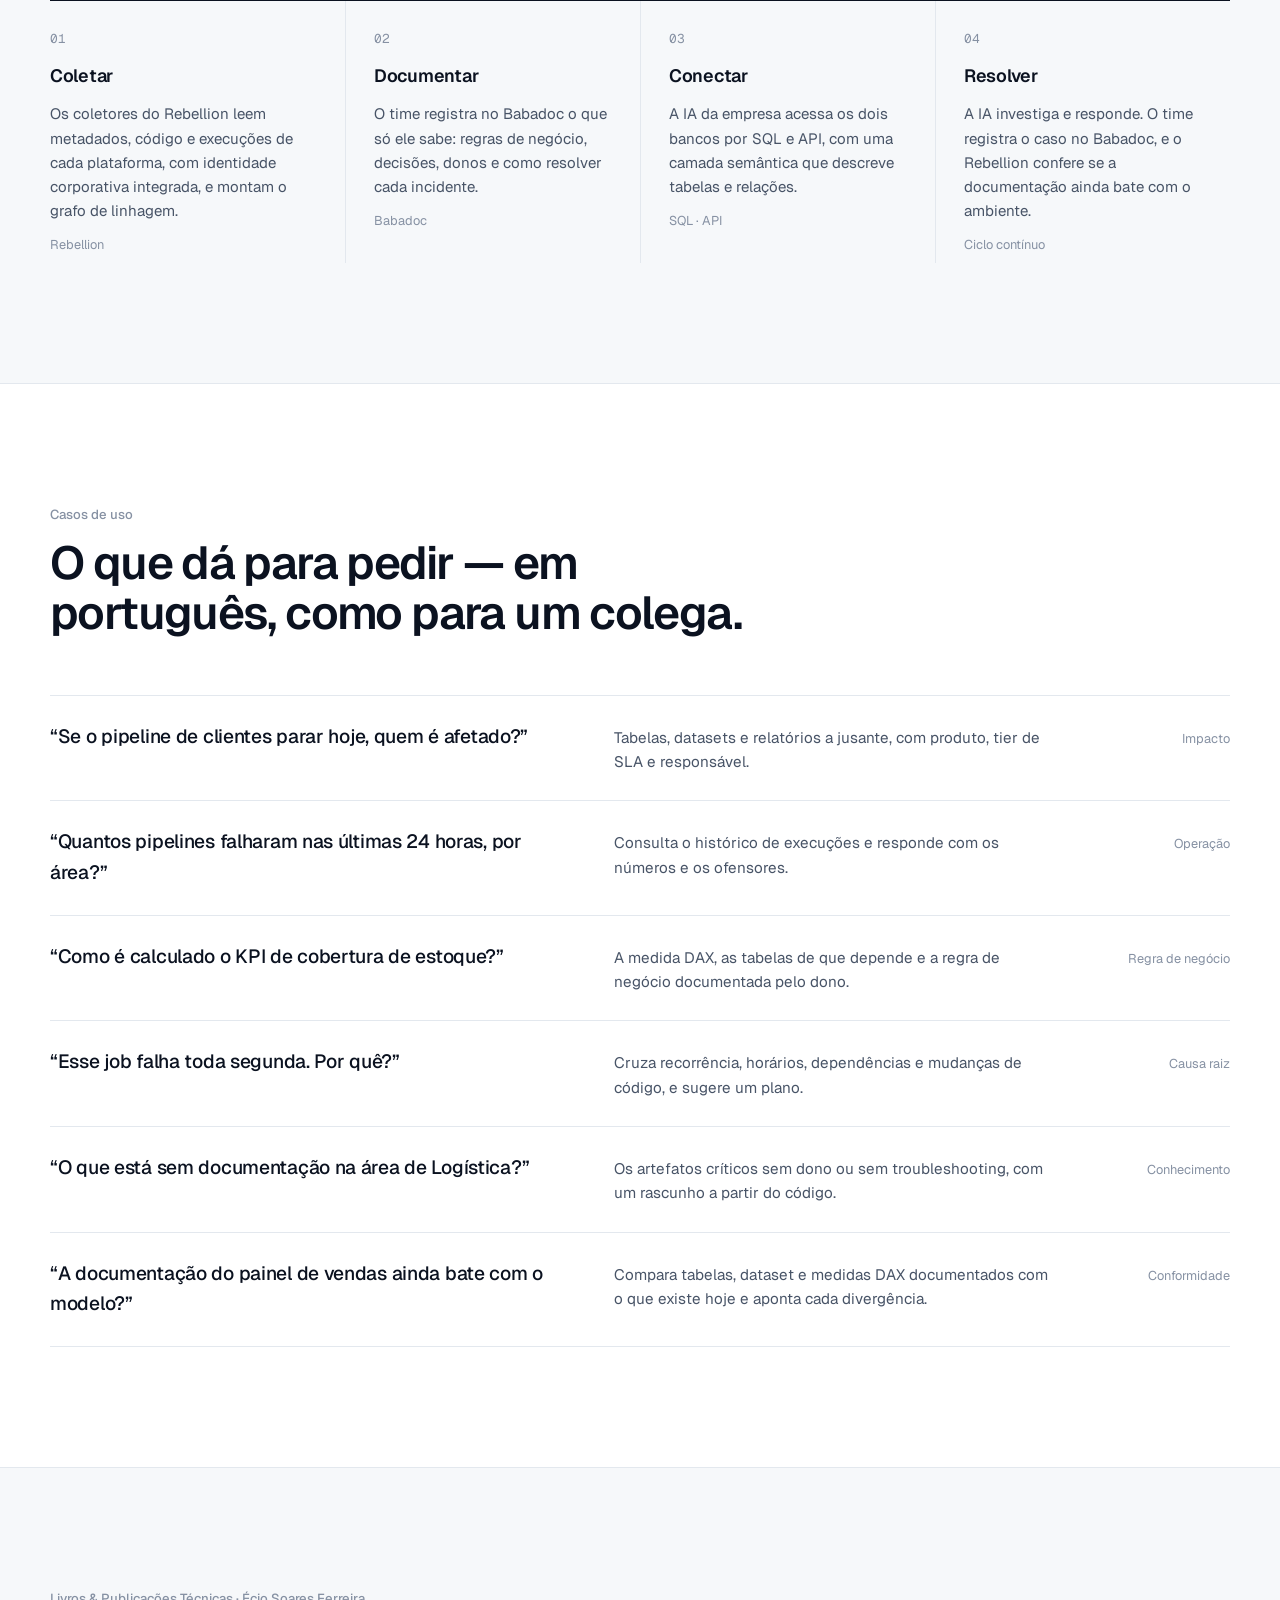
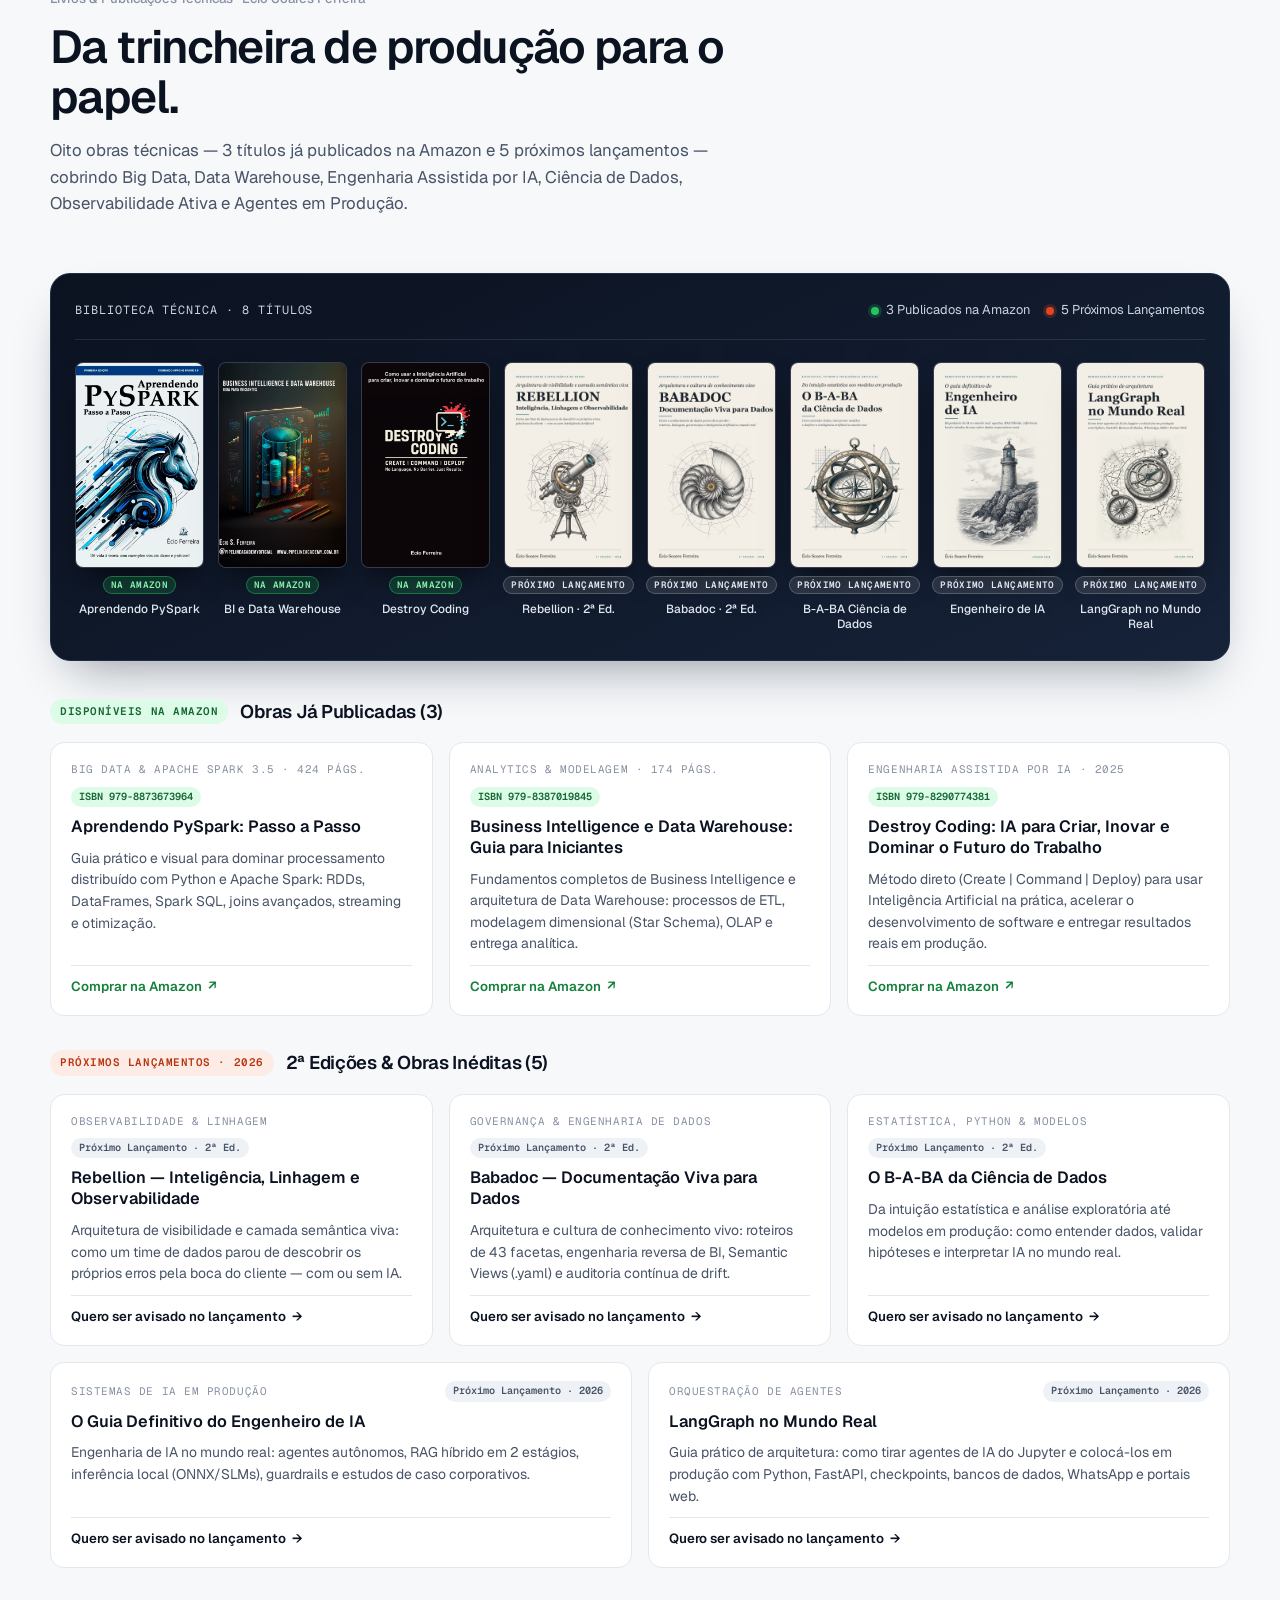
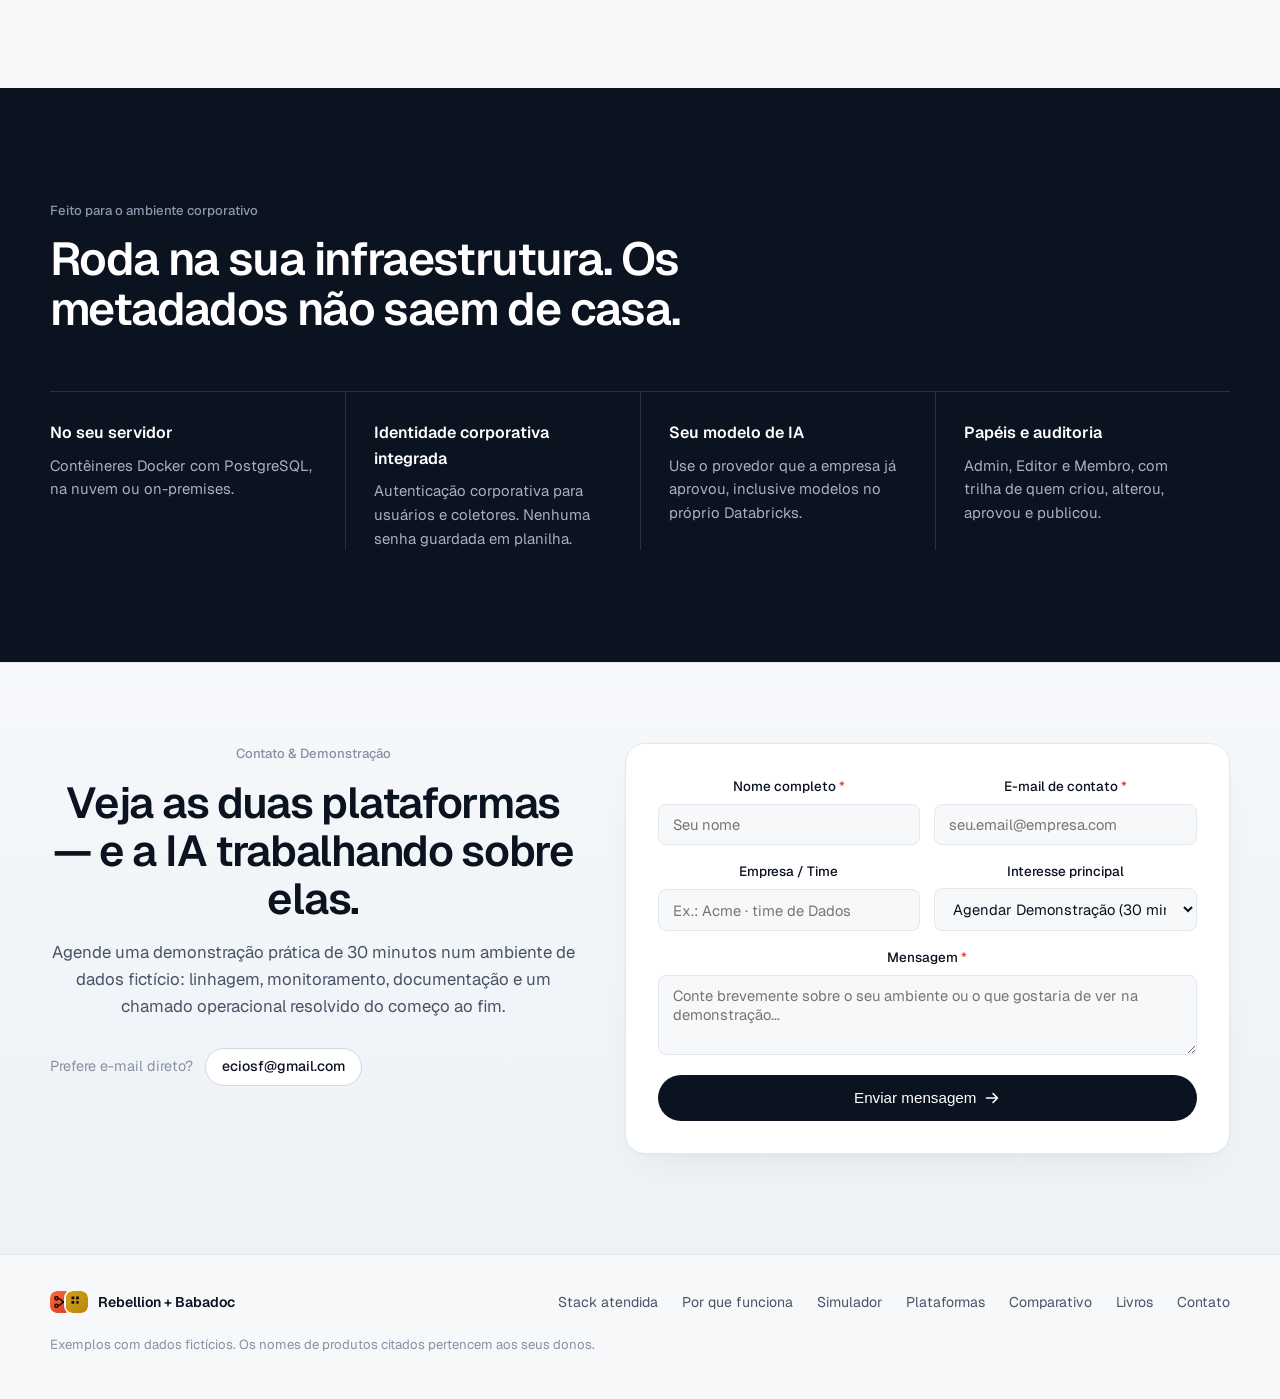
==== commit 90b8ca0d: "feat(comparativo): add market comparison vs Datadog, SageMaker and catalogs" ====
--- a/index.html
+++ b/index.html
@@ -31,8 +31,8 @@
         <a href="#observacao">Por que funciona</a>
         <a href="#exemplo">Simulador</a>
         <a href="#plataformas">Plataformas</a>
+        <a href="#comparativo">Comparativo</a>
         <a href="#livros">Livros</a>
-        <a href="#como">Como funciona</a>
       </nav>
       <a class="btn btn--dark btn--sm" href="#contato">Agendar demo</a>
     </div>
@@ -493,8 +493,180 @@
       </div>
     </section>
 
+    <!-- ================= COMPARATIVO DE MERCADO ================= -->
+    <section class="section section--tint" id="comparativo">
+      <div class="wrap">
+        <div class="head">
+          <p class="eyebrow">Posicionamento de Mercado · Onde cada plataforma atua</p>
+          <h2>Já temos Datadog, SageMaker ou Purview.<br />Por que Rebellion + Babadoc?</h2>
+          <p class="head__lead">Ferramentas de APM monitoram servidores; plataformas de IA treinam e servem modelos; catálogos clássicos inventariam tabelas. Nenhuma delas enxerga dentro da fórmula DAX que alimenta a diretoria nem entrega o contexto vivo para a IA resolver chamados de dados de ponta a ponta.</p>
+        </div>
+
+        <!-- 4 Categorias Lado a Lado -->
+        <div class="mkt-grid" aria-label="Comparativo entre categorias de plataformas do mercado e o combo Rebellion + Babadoc">
+          <article class="mkt-card">
+            <div class="mkt-card__top">
+              <span class="mkt-card__tag">Infra &amp; APM</span>
+              <span class="mono">Datadog · Dynatrace · New Relic</span>
+            </div>
+            <h3>Observabilidade de Infraestrutura</h3>
+            <ul class="mkt-card__points">
+              <li><b>Onde brilha:</b> Saúde de servidores, clusters Kubernetes, APM, latência de rede e logs de microsserviços.</li>
+              <li><b>Onde para:</b> Mostra o container e o job em verde (<code>SUCCEEDED</code>), mas não sabe que a tabela Gold recebeu <code>0 linhas</code> nem por que um indicador no Power BI divergiu do ERP.</li>
+            </ul>
+          </article>
+
+          <article class="mkt-card">
+            <div class="mkt-card__top">
+              <span class="mkt-card__tag">ML &amp; Computação</span>
+              <span class="mono">Amazon SageMaker · Bedrock · Databricks</span>
+            </div>
+            <h3>Plataformas de IA &amp; Lakehouse</h3>
+            <ul class="mkt-card__points">
+              <li><b>Onde brilha:</b> Treinamento de modelos, pipelines Spark/Delta em escala e hospedagem/inferência segura de LLMs.</li>
+              <li><b>Onde para:</b> Entrega o motor de cálculo e de IA, mas sem o mapa até a medida DAX e sem a memória operacional documentada, qualquer modelo responde sem contexto de negócio.</li>
+            </ul>
+          </article>
+
+          <article class="mkt-card">
+            <div class="mkt-card__top">
+              <span class="mkt-card__tag">Governança Clássica</span>
+              <span class="mono">Microsoft Purview · Collibra · Monte Carlo</span>
+            </div>
+            <h3>Catálogos &amp; Qualidade Tradicionais</h3>
+            <ul class="mkt-card__points">
+              <li><b>Onde brilha:</b> Inventário passivo para auditoria LGPD, classificação de sensibilidade e anomalias isoladas de volume.</li>
+              <li><b>Onde para:</b> Exige preenchimento manual que nasce defasado, não lê fórmulas DAX + Power Query (M) até o notebook e não gera prova de causa raiz para tickets em produção.</li>
+            </ul>
+          </article>
+
+          <article class="mkt-card mkt-card--combo">
+            <div class="mkt-card__top">
+              <span class="mkt-card__tag mkt-card__tag--combo">Camada Complementar</span>
+              <span class="mono">Rebellion + Babadoc</span>
+            </div>
+            <h3>Inteligência Analítica &amp; Contexto Vivo</h3>
+            <ul class="mkt-card__points">
+              <li><b>Como conecta:</b> 100% <i>read-only</i> sobre os ativos que você já paga (Databricks, SageMaker/Bedrock, ADF, Airflow, Power BI e ServiceNow) — sem copiar dados de negócio.</li>
+              <li><b>O que só ele faz:</b> Une linhagem até a medida DAX, detector de “Verde Falso” com Delta Time Travel, engenharia reversa em 43 facetas + Semantic Views <code>.yaml</code> e diagnóstico com aprovação humana.</li>
+            </ul>
+          </article>
+        </div>
+
+        <!-- Matriz Comparativa de Capacidades -->
+        <div class="comp-matrix-wrap">
+          <div class="comp-matrix__bar">
+            <b>Matriz de Cobertura Técnica</b>
+            <span class="mono">Infraestrutura × Motor de IA × Governança × Operação Analítica Fim a Ponta</span>
+          </div>
+          <div class="comp-matrix-scroll">
+            <table class="comp-matrix" aria-label="Matriz detalhada de capacidades entre Datadog, Amazon SageMaker, catálogos clássicos e Rebellion + Babadoc">
+              <thead>
+                <tr>
+                  <th scope="col">Capacidade Operacional</th>
+                  <th scope="col">APM &amp; Infra<br /><span class="th-sub">Datadog · New Relic</span></th>
+                  <th scope="col">ML &amp; Cloud IA<br /><span class="th-sub">SageMaker · Bedrock</span></th>
+                  <th scope="col">Catálogos Clássicos<br /><span class="th-sub">Purview · Collibra</span></th>
+                  <th scope="col" class="th-highlight">Rebellion + Babadoc<br /><span class="th-sub">O Mapa e a Memória</span></th>
+                </tr>
+              </thead>
+              <tbody>
+                <tr>
+                  <td><b>Observabilidade de CPU, Kubernetes, APM e logs de API</b></td>
+                  <td><span class="cm-badge cm-badge--ok">✓ Nativo</span></td>
+                  <td><span class="cm-badge cm-badge--mid">Parcial</span></td>
+                  <td><span class="cm-badge cm-badge--no">—</span></td>
+                  <td class="td-highlight"><span class="cm-badge cm-badge--mid">Consome via API</span></td>
+                </tr>
+                <tr>
+                  <td><b>Treinamento, endpoints ML e inferência de LLMs em escala</b></td>
+                  <td><span class="cm-badge cm-badge--no">—</span></td>
+                  <td><span class="cm-badge cm-badge--ok">✓ Nativo</span></td>
+                  <td><span class="cm-badge cm-badge--no">—</span></td>
+                  <td class="td-highlight"><span class="cm-badge cm-badge--mid">BYO-AI (usa o seu modelo)</span></td>
+                </tr>
+                <tr>
+                  <td><b>Linhagem fim a ponta do pipeline até a fórmula DAX do Power BI</b></td>
+                  <td><span class="cm-badge cm-badge--no">—</span></td>
+                  <td><span class="cm-badge cm-badge--no">—</span></td>
+                  <td><span class="cm-badge cm-badge--mid">Parcial (só tabela)</span></td>
+                  <td class="td-highlight"><span class="cm-badge cm-badge--hero">✓ Pipeline → Delta → DAX</span></td>
+                </tr>
+                <tr>
+                  <td><b>Detecção de “Verde Falso” (job OK com 0 linhas / partição D-1)</b></td>
+                  <td><span class="cm-badge cm-badge--no">—</span></td>
+                  <td><span class="cm-badge cm-badge--no">—</span></td>
+                  <td><span class="cm-badge cm-badge--mid">Parcial (atraso)</span></td>
+                  <td class="td-highlight"><span class="cm-badge cm-badge--hero">✓ Nativo + Time Travel</span></td>
+                </tr>
+                <tr>
+                  <td><b>Engenharia reversa automática de BI → 43 Facetas + <code>.yaml</code></b></td>
+                  <td><span class="cm-badge cm-badge--no">—</span></td>
+                  <td><span class="cm-badge cm-badge--no">—</span></td>
+                  <td><span class="cm-badge cm-badge--no">—</span></td>
+                  <td class="td-highlight"><span class="cm-badge cm-badge--hero">✓ Nativo (Babadoc)</span></td>
+                </tr>
+                <tr>
+                  <td><b>Auditoria contínua de <i>drift</i> (Documentação vs. Produção)</b></td>
+                  <td><span class="cm-badge cm-badge--no">—</span></td>
+                  <td><span class="cm-badge cm-badge--no">—</span></td>
+                  <td><span class="cm-badge cm-badge--no">—</span></td>
+                  <td class="td-highlight"><span class="cm-badge cm-badge--hero">✓ Determinístico por PR</span></td>
+                </tr>
+                <tr>
+                  <td><b>Diagnóstico de chamados (ServiceNow) com SQL-RAG e evidência real</b></td>
+                  <td><span class="cm-badge cm-badge--no">—</span></td>
+                  <td><span class="cm-badge cm-badge--mid">Construção manual</span></td>
+                  <td><span class="cm-badge cm-badge--no">—</span></td>
+                  <td class="td-highlight"><span class="cm-badge cm-badge--hero">✓ Causa raiz em ~90s</span></td>
+                </tr>
+                <tr>
+                  <td><b>Implantação 100% <i>Read-Only</i> sem copiar dados de negócio</b></td>
+                  <td><span class="cm-badge cm-badge--ok">✓ Agente/Logs</span></td>
+                  <td><span class="cm-badge cm-badge--mid">Depende do dado</span></td>
+                  <td><span class="cm-badge cm-badge--mid">Parcial</span></td>
+                  <td class="td-highlight"><span class="cm-badge cm-badge--hero">✓ 100% Metadados</span></td>
+                </tr>
+              </tbody>
+            </table>
+          </div>
+        </div>
+
+        <!-- Faixa Executiva de Impacto / ROI para Parceiros e Engenharia -->
+        <div class="roi-strip" aria-label="Impacto operacional para times e parceiros de modernização">
+          <div class="roi-strip__copy">
+            <span class="roi-strip__eyebrow">Por que integra e não compete</span>
+            <h3>O elo que faltava para seu investimento em Cloud e IA gerar retorno imediato.</h3>
+            <p>Em vez de trocar seu Datadog, SageMaker ou Databricks, o Rebellion + Babadoc pluga-se acima dos metadados para eliminar semanas de arqueologia manual e transformar cada chamado ou migração em decisão auditável.</p>
+            <div class="roi-strip__actions">
+              <a href="#contato" class="btn btn--dark btn--sm">Avaliar no seu ambiente</a>
+              <a href="#exemplo" class="btn btn--line btn--sm">Simular um chamado</a>
+            </div>
+          </div>
+
+          <div class="roi-cards">
+            <div class="roi-card">
+              <strong>4h → 90s</strong>
+              <span class="roi-card__kpi">-96% no tempo de triagem</span>
+              <p>Investigação completa de falha silenciosa ou KPI divergente já com prova origem vs. destino.</p>
+            </div>
+            <div class="roi-card">
+              <strong>3 sem → 1 dia</strong>
+              <span class="roi-card__kpi">Engenharia reversa de legado</span>
+              <p>Mapeamento de notebooks, pipelines ADF, medidas DAX e dependências antes de migrar.</p>
+            </div>
+            <div class="roi-card roi-card--wide">
+              <strong>Zero Lock-in · Zero Cópia de Dados</strong>
+              <span class="roi-card__kpi">100% Read-Only &amp; BYO-AI (Bedrock, SageMaker, OpenAI ou Databricks)</span>
+              <p>Roda via Docker dentro da sua própria nuvem usando o provedor de IA que sua equipe de segurança já aprovou.</p>
+            </div>
+          </div>
+        </div>
+      </div>
+    </section>
+
     <!-- ================= COMO FUNCIONA ================= -->
-    <section class="section section--tint" id="como">
+    <section class="section" id="como">
       <div class="wrap">
         <div class="head">
           <p class="eyebrow">Como funciona</p>
@@ -530,7 +702,7 @@
     </section>
 
     <!-- ================= CASOS ================= -->
-    <section class="section" id="casos">
+    <section class="section section--tint" id="casos">
       <div class="wrap">
         <div class="head">
           <p class="eyebrow">Casos de uso</p>
@@ -548,7 +720,7 @@
     </section>
 
     <!-- ================= LIVROS / VITRINE & LANÇAMENTOS ================= -->
-    <section class="section section--tint" id="livros">
+    <section class="section" id="livros">
       <div class="wrap">
         <div class="head">
           <p class="eyebrow">Livros &amp; Publicações Técnicas · Écio Soares Ferreira</p>
@@ -829,6 +1001,7 @@
         <a href="#observacao">Por que funciona</a>
         <a href="#exemplo">Simulador</a>
         <a href="#plataformas">Plataformas</a>
+        <a href="#comparativo">Comparativo</a>
         <a href="#livros">Livros</a>
         <a href="#contato">Contato</a>
       </nav>
--- a/styles.css
+++ b/styles.css
@@ -98,8 +98,8 @@
 .brand__marks img { border-radius: 7px; box-shadow: 0 0 0 2px var(--bg); }
 .brand__marks img + img { margin-left: -6px; }
 .brand__plus { color: var(--ink-3); font-weight: 400; }
-.nav__links { display: flex; gap: 28px; margin-left: auto; }
-.nav__links a { font-size: .9rem; color: var(--ink-2); text-decoration: none; }
+.nav__links { display: flex; gap: 20px; margin-left: auto; }
+.nav__links a { font-size: .88rem; color: var(--ink-2); text-decoration: none; white-space: nowrap; }
 .nav__links a:hover { color: var(--ink); }
 
 /* ---------- Hero ---------- */
@@ -1153,7 +1153,7 @@
 }
 
 .book-desc-card {
-  background: var(--bg);
+  background: var(--surface);
   border: 1px solid var(--line);
   border-radius: var(--r);
   padding: 18px 20px;
@@ -1261,5 +1261,310 @@
   }
 }
 
-
-
+/* ---------- Comparativo de Mercado (#comparativo) ---------- */
+@media (max-width: 960px) {
+  .nav__links { display: none; }
+  .nav .btn { margin-left: auto; }
+}
+
+.mkt-grid {
+  display: grid;
+  grid-template-columns: repeat(4, minmax(0, 1fr));
+  gap: 16px;
+  margin-bottom: 32px;
+}
+.mkt-card {
+  background: var(--bg);
+  border: 1px solid var(--line);
+  border-radius: var(--r-lg);
+  padding: 22px 20px;
+  display: flex;
+  flex-direction: column;
+  gap: 12px;
+  transition: transform .22s var(--ease), box-shadow .22s var(--ease), border-color .2s;
+}
+.mkt-card:hover {
+  transform: translateY(-2px);
+  border-color: var(--line-2);
+  box-shadow: var(--shadow);
+}
+.mkt-card--combo {
+  background: linear-gradient(155deg, #0b1220 0%, #17233b 100%);
+  border-color: #253453;
+  color: #f8fafc;
+  box-shadow: 0 22px 44px -20px rgba(11, 18, 32, .45);
+}
+.mkt-card--combo:hover {
+  border-color: #475d8a;
+}
+.mkt-card__top {
+  display: flex;
+  flex-direction: column;
+  align-items: flex-start;
+  gap: 6px;
+}
+.mkt-card__top .mono {
+  font-size: .72rem;
+  color: var(--ink-2);
+}
+.mkt-card--combo .mkt-card__top .mono {
+  color: #cbd5e1;
+}
+.mkt-card__tag {
+  font-family: var(--mono);
+  font-size: .64rem;
+  font-weight: 600;
+  text-transform: uppercase;
+  letter-spacing: .05em;
+  padding: 3px 9px;
+  border-radius: 999px;
+  background: var(--tint);
+  color: var(--ink-2);
+  border: 1px solid var(--line-2);
+}
+.mkt-card__tag--combo {
+  background: rgba(224, 70, 31, .2);
+  color: #ffbfa8;
+  border-color: rgba(224, 70, 31, .45);
+}
+.mkt-card h3 {
+  font-size: 1.08rem;
+  line-height: 1.25;
+  color: var(--ink);
+}
+.mkt-card--combo h3 {
+  color: #ffffff;
+}
+.mkt-card__points {
+  display: grid;
+  gap: 10px;
+  font-size: .87rem;
+  line-height: 1.5;
+  color: var(--ink-2);
+}
+.mkt-card--combo .mkt-card__points {
+  color: #cbd5e1;
+}
+.mkt-card__points b {
+  color: var(--ink);
+  font-weight: 600;
+}
+.mkt-card--combo .mkt-card__points b {
+  color: #ffffff;
+}
+.mkt-card--combo code {
+  background: rgba(255, 255, 255, .14);
+  border-color: rgba(255, 255, 255, .26);
+  color: #ffffff;
+}
+
+.comp-matrix-wrap {
+  background: var(--bg);
+  border: 1px solid var(--line);
+  border-radius: var(--r-lg);
+  overflow: hidden;
+  margin-bottom: 32px;
+}
+.comp-matrix__bar {
+  display: flex;
+  align-items: center;
+  justify-content: space-between;
+  gap: 12px;
+  flex-wrap: wrap;
+  padding: 16px 22px;
+  background: var(--surface);
+  border-bottom: 1px solid var(--line);
+}
+.comp-matrix__bar b {
+  font-size: .96rem;
+  color: var(--ink);
+}
+.comp-matrix-scroll {
+  overflow-x: auto;
+  -webkit-overflow-scrolling: touch;
+}
+.comp-matrix {
+  width: 100%;
+  border-collapse: collapse;
+  min-width: 760px;
+  font-size: .88rem;
+  text-align: left;
+}
+.comp-matrix th,
+.comp-matrix td {
+  padding: 13px 16px;
+  border-bottom: 1px solid var(--line);
+  vertical-align: middle;
+}
+.comp-matrix thead th {
+  background: var(--tint);
+  color: var(--ink);
+  font-weight: 600;
+  font-size: .84rem;
+  line-height: 1.3;
+  white-space: nowrap;
+}
+.comp-matrix thead th.th-highlight {
+  background: #0b1220;
+  color: #ffffff;
+}
+.th-sub {
+  display: block;
+  margin-top: 2px;
+  font-family: var(--mono);
+  font-size: .68rem;
+  font-weight: 400;
+  color: var(--ink-2);
+}
+.th-highlight .th-sub {
+  color: #94a3b8;
+}
+.comp-matrix tbody tr {
+  background: var(--surface);
+}
+.comp-matrix tbody tr:nth-child(even) {
+  background: var(--bg);
+}
+.comp-matrix tbody tr:last-child td {
+  border-bottom: 0;
+}
+.comp-matrix tbody td:first-child b {
+  color: var(--ink);
+  font-weight: 500;
+}
+.comp-matrix td.td-highlight {
+  background: rgba(253, 236, 230, .42);
+  border-left: 2px solid var(--ember);
+}
+.comp-matrix tbody tr:nth-child(even) td.td-highlight {
+  background: rgba(253, 236, 230, .62);
+}
+.cm-badge {
+  display: inline-block;
+  font-family: var(--mono);
+  font-size: .72rem;
+  font-weight: 600;
+  padding: 4px 10px;
+  border-radius: 999px;
+  white-space: nowrap;
+}
+.cm-badge--ok {
+  background: #dcfce7;
+  color: #166534;
+}
+.cm-badge--mid {
+  background: var(--tint);
+  color: var(--ink-2);
+  border: 1px solid var(--line-2);
+}
+.cm-badge--no {
+  background: transparent;
+  color: var(--ink-3);
+}
+.cm-badge--hero {
+  background: #0b1220;
+  color: #ffffff;
+}
+
+.roi-strip {
+  display: grid;
+  grid-template-columns: 1.05fr 1.25fr;
+  gap: 28px;
+  align-items: center;
+  padding: 32px;
+  border-radius: var(--r-lg);
+  border: 1px solid var(--line-2);
+  background: linear-gradient(135deg, #f8fafc 0%, #eef2ff 55%, #fdf2ee 100%);
+  box-shadow: var(--shadow);
+}
+.roi-strip__copy {
+  display: grid;
+  gap: 14px;
+  align-content: start;
+}
+.roi-strip__eyebrow {
+  font-family: var(--mono);
+  font-size: .72rem;
+  font-weight: 600;
+  letter-spacing: .06em;
+  text-transform: uppercase;
+  color: var(--ember-ink);
+}
+.roi-strip__copy h3 {
+  font-size: clamp(1.25rem, 2.2vw, 1.65rem);
+  line-height: 1.2;
+  color: var(--ink);
+}
+.roi-strip__copy p {
+  font-size: .92rem;
+  color: var(--ink-2);
+  line-height: 1.55;
+}
+.roi-strip__actions {
+  display: flex;
+  flex-wrap: wrap;
+  gap: 10px;
+  margin-top: 4px;
+}
+.roi-cards {
+  display: grid;
+  grid-template-columns: 1fr 1fr;
+  gap: 14px;
+}
+.roi-card {
+  background: var(--surface);
+  border: 1px solid var(--line);
+  border-radius: var(--r);
+  padding: 20px;
+  display: grid;
+  gap: 6px;
+  align-content: start;
+  box-shadow: 0 1px 3px rgba(11, 18, 32, .04);
+}
+.roi-card--wide {
+  grid-column: 1 / -1;
+}
+.roi-card strong {
+  font-size: clamp(1.35rem, 2.4vw, 1.85rem);
+  font-weight: 700;
+  letter-spacing: -.03em;
+  color: var(--ink);
+  line-height: 1.1;
+}
+.roi-card--wide strong {
+  font-size: 1.15rem;
+}
+.roi-card__kpi {
+  font-size: .84rem;
+  font-weight: 600;
+  color: var(--ember-ink);
+}
+.roi-card p {
+  font-size: .83rem;
+  color: var(--ink-2);
+  line-height: 1.45;
+}
+
+@media (max-width: 1080px) {
+  .mkt-grid {
+    grid-template-columns: repeat(2, minmax(0, 1fr));
+  }
+  .roi-strip {
+    grid-template-columns: 1fr;
+  }
+}
+@media (max-width: 640px) {
+  .mkt-grid,
+  .roi-cards {
+    grid-template-columns: 1fr;
+  }
+  .roi-card--wide {
+    grid-column: auto;
+  }
+  .roi-strip {
+    padding: 22px 18px;
+  }
+}
+
+
+
